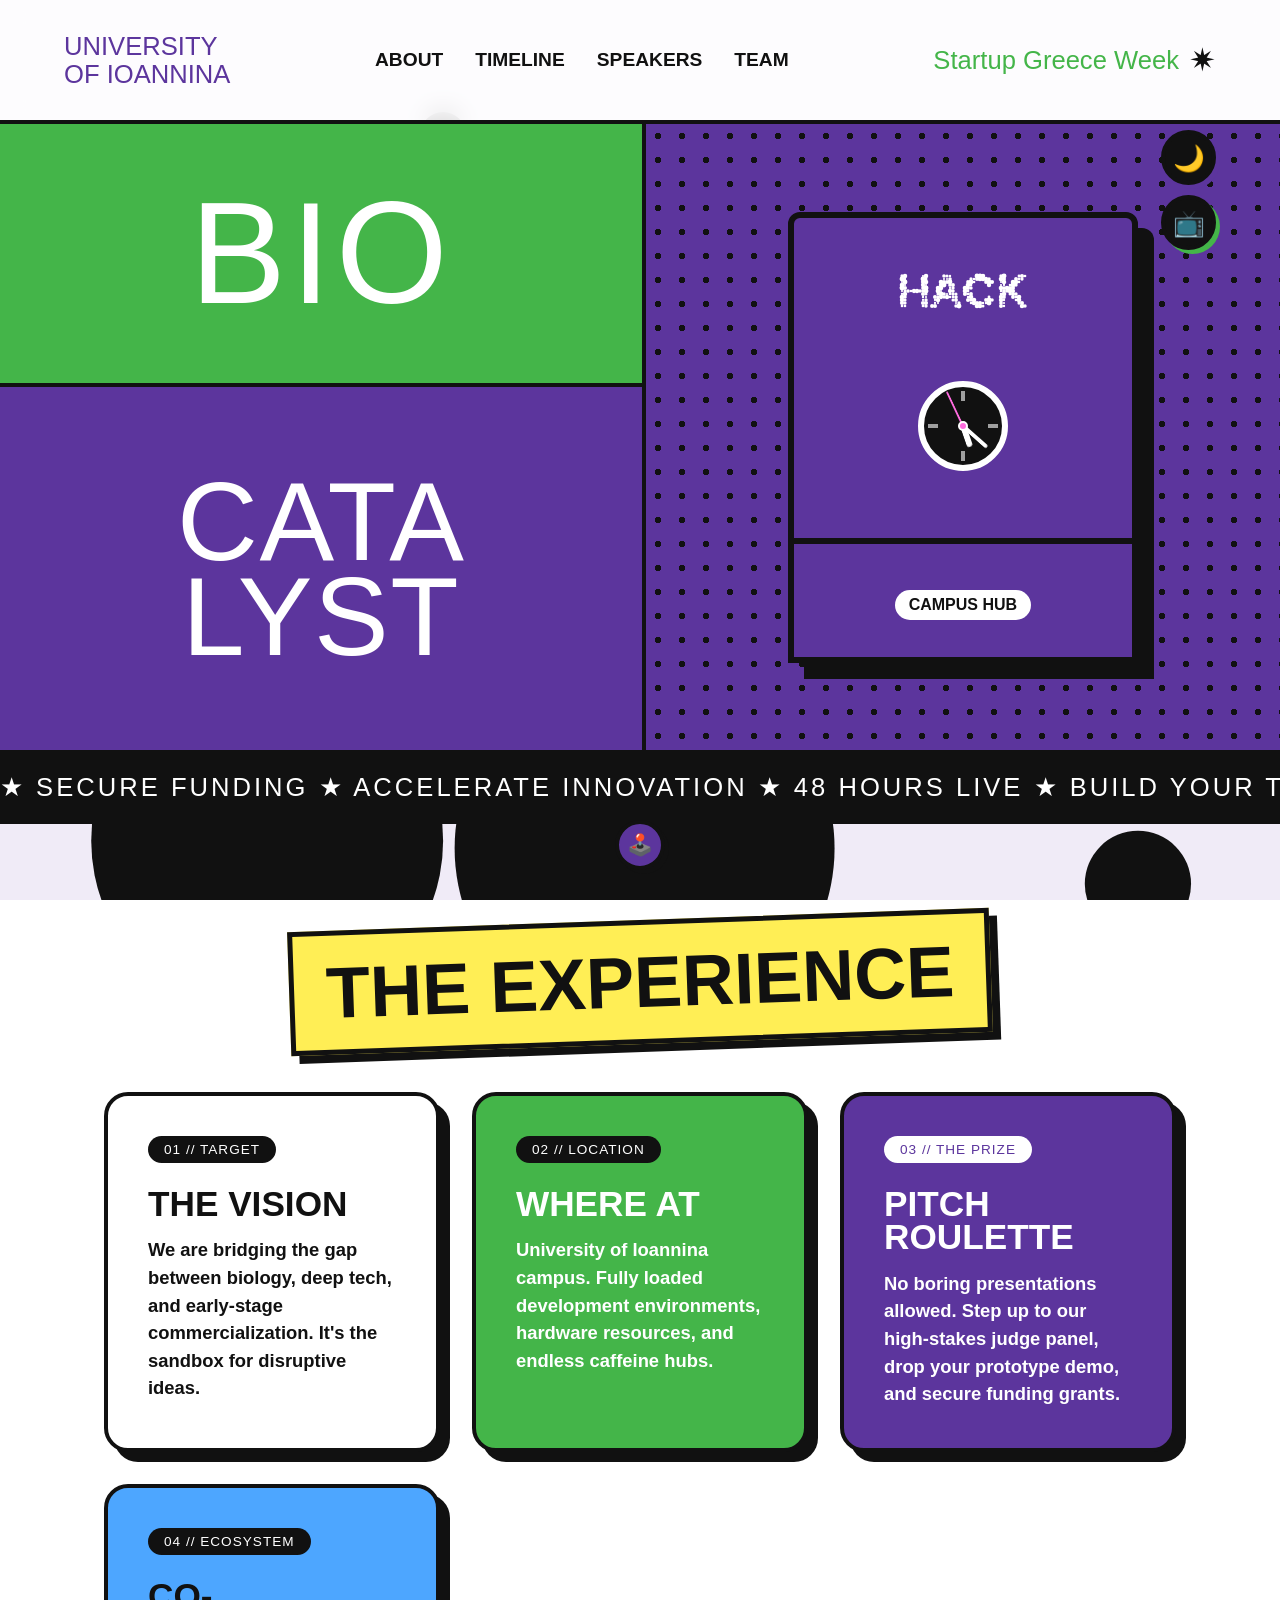
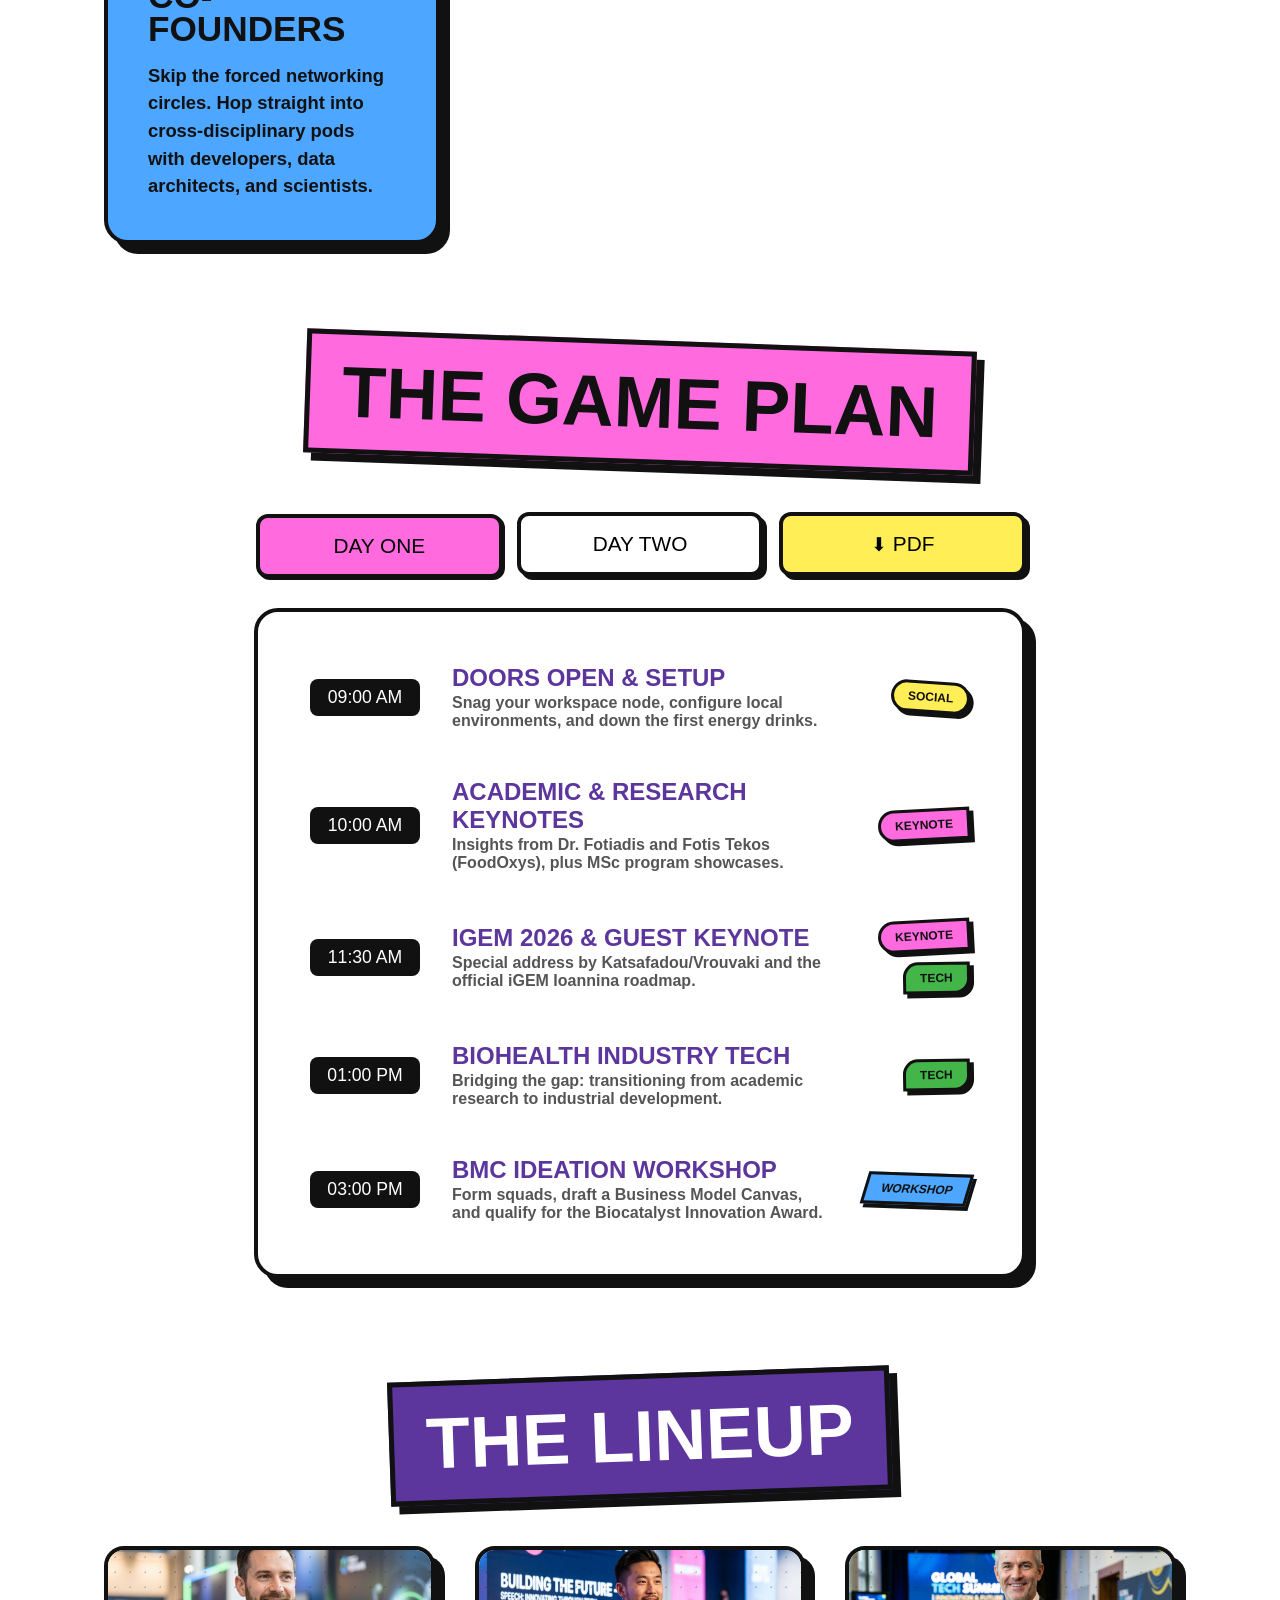
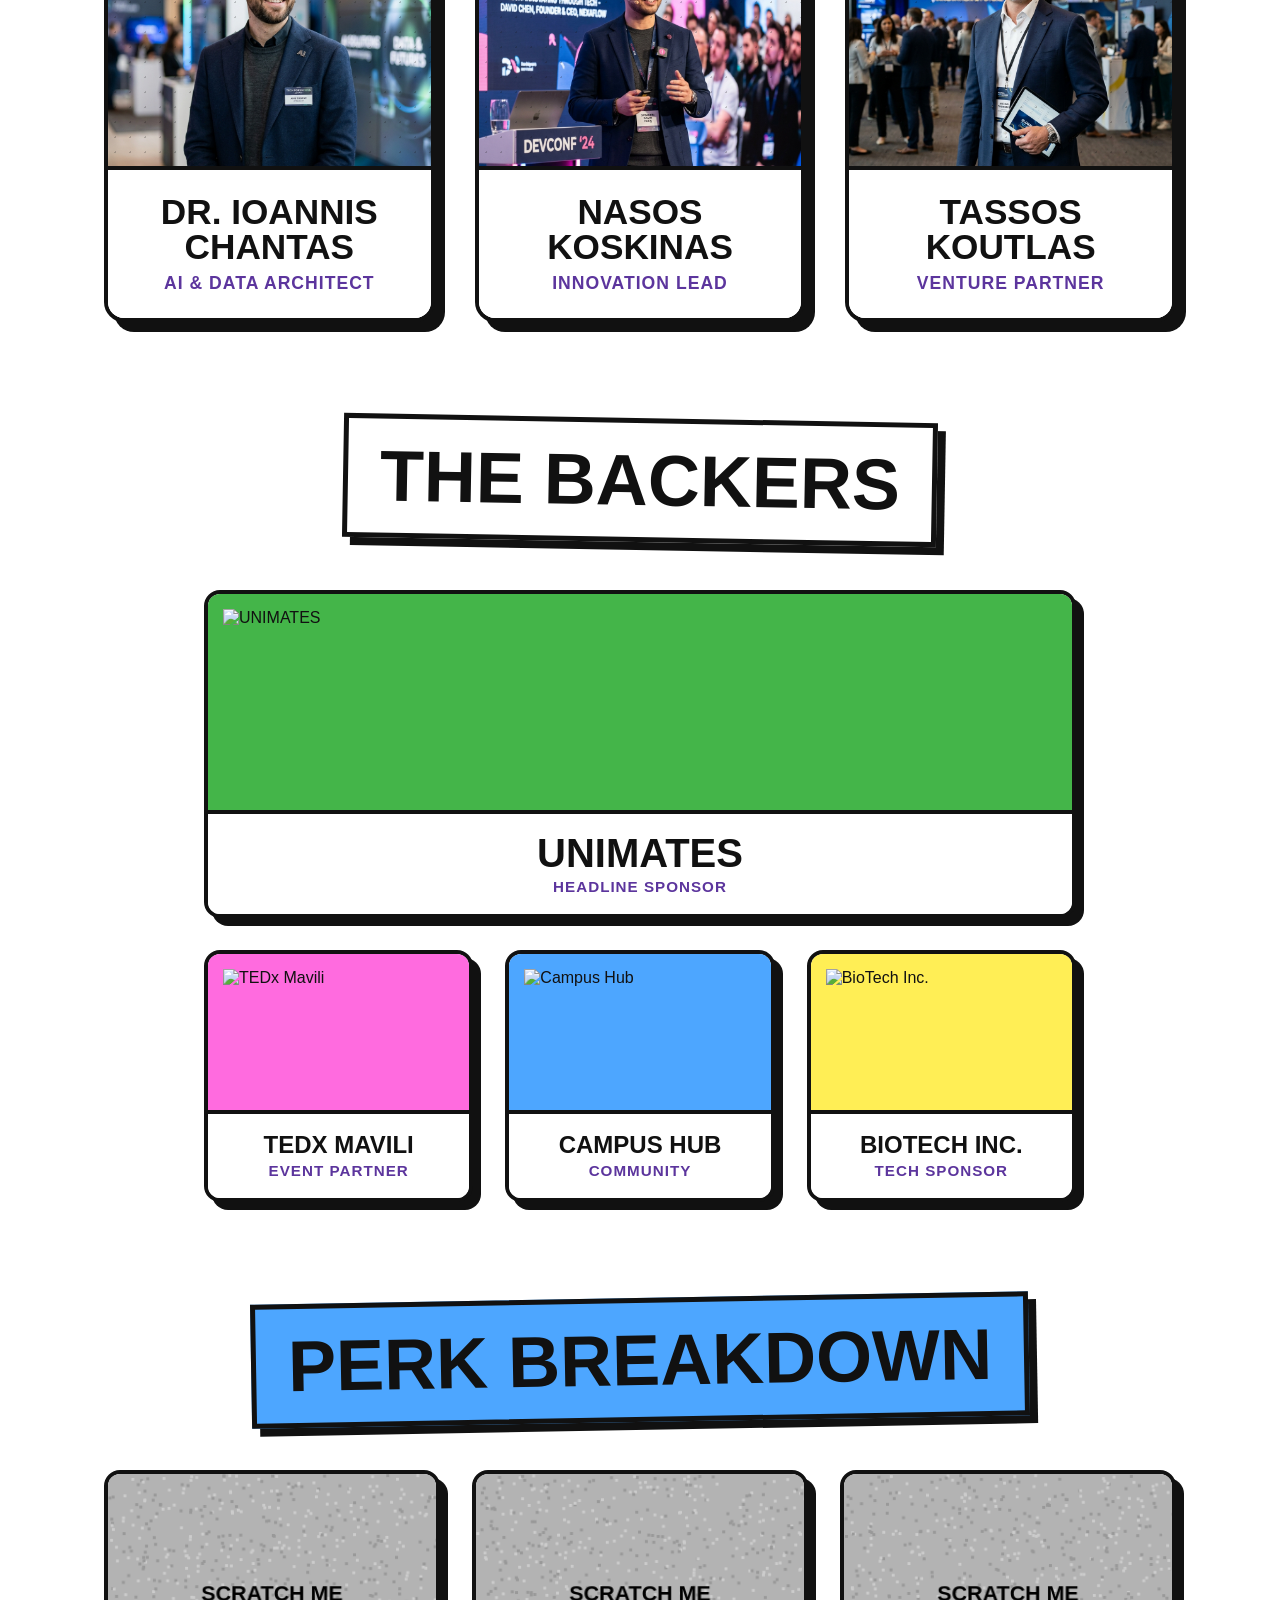
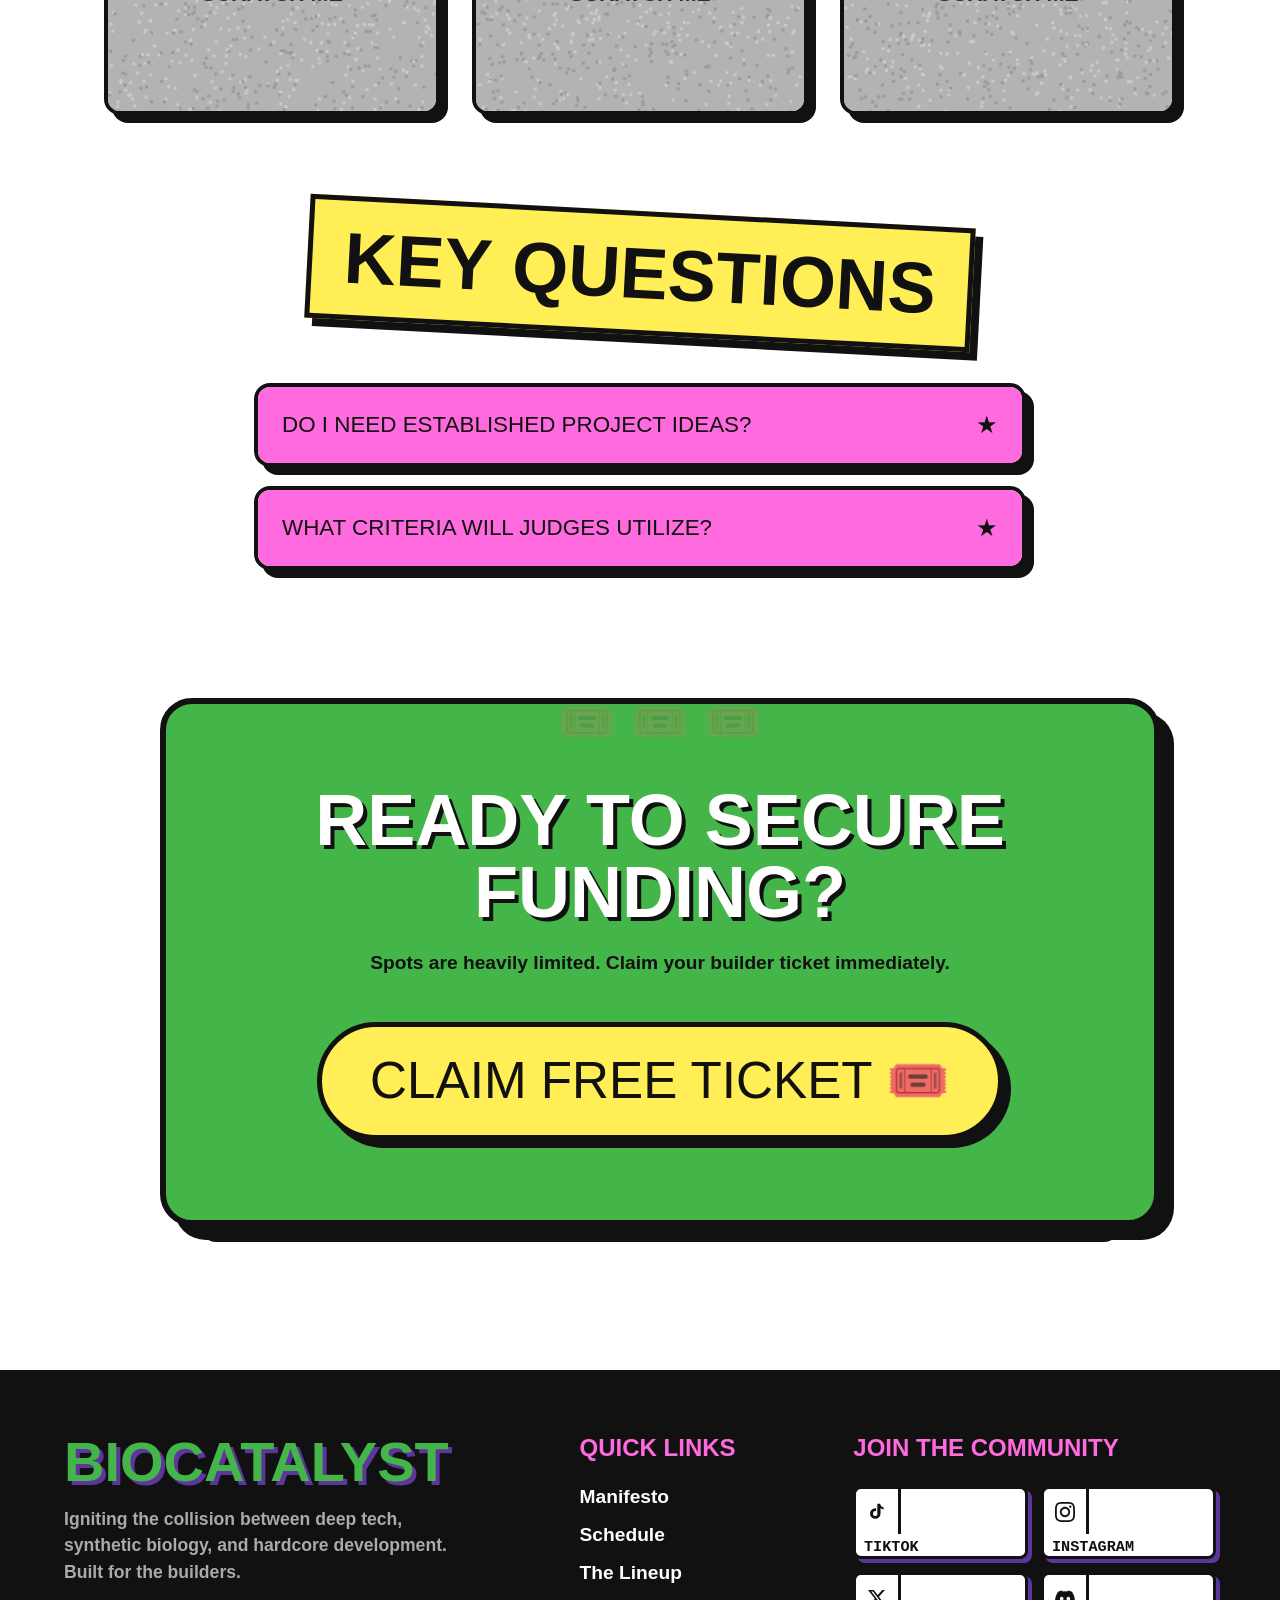
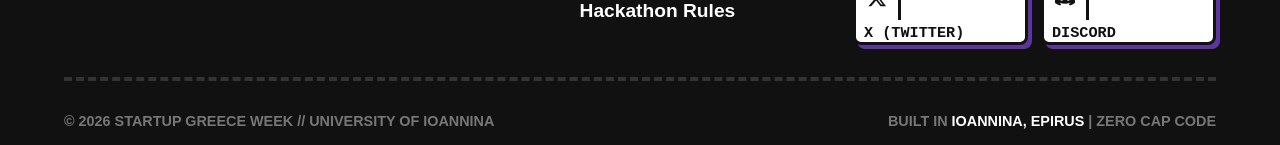
==== index.html @ 29395a61 "Add files via upload" ====
<!DOCTYPE html>
<html lang="en">
<head>
    <meta charset="UTF-8">
    <meta name="viewport" content="width=device-width, initial-scale=1.0">
    <title>BIOCATALYST 2026 | Deep-Tech & Biotech Hackathon — University of Ioannina | Startup Greece Week</title>

    <!-- Primary Meta Tags -->
    <meta name="title" content="BIOCATALYST 2026 | Deep-Tech & Biotech Hackathon — University of Ioannina">
    <meta name="description" content="BIOCATALYST is the premier 48-hour deep-tech and biotech hackathon at the University of Ioannina, Greece. Build prototypes, pitch to investors, and compete for funding grants during Startup Greece Week 2026.">
    <meta name="keywords" content="biocatalyst, hackathon, biotech hackathon, deep tech, university of ioannina, startup greece week, igem, biohealth, innovation, pitch competition, BMC workshop, Greece hackathon 2026, synthetic biology, bioinformatics, startup, entrepreneurship, ioannina, greek universities, tech event">
    <meta name="author" content="Biocatalyst Organizing Committee — University of Ioannina">
    <meta name="robots" content="index, follow, max-image-preview:large, max-snippet:-1, max-video-preview:-1">
    <meta name="googlebot" content="index, follow">
    <meta name="language" content="English">
    <meta name="revisit-after" content="3 days">
    <meta name="rating" content="General">
    <meta name="category" content="Education, Technology, Hackathon, Biotech">
    <link rel="canonical" href="https://biocatalyst.uoi.gr/">

    <!-- Open Graph / Facebook -->
    <meta property="og:type" content="website">
    <meta property="og:url" content="https://biocatalyst.uoi.gr/">
    <meta property="og:title" content="BIOCATALYST 2026 | Deep-Tech & Biotech Hackathon — University of Ioannina">
    <meta property="og:description" content="48 hours. One mission. Build disruptive biotech prototypes, pitch to investors, and secure funding grants at Greece's boldest hackathon during Startup Greece Week.">
    <meta property="og:image" content="https://biocatalyst.uoi.gr/assets/og-cover.png">
    <meta property="og:image:width" content="1200">
    <meta property="og:image:height" content="630">
    <meta property="og:image:alt" content="BIOCATALYST 2026 Hackathon — Bold brutalist design with BIO CATALYST text and event details">
    <meta property="og:site_name" content="BIOCATALYST 2026">
    <meta property="og:locale" content="en_US">
    <meta property="og:locale:alternate" content="el_GR">

    <!-- Twitter Card -->
    <meta name="twitter:card" content="summary_large_image">
    <meta name="twitter:url" content="https://biocatalyst.uoi.gr/">
    <meta name="twitter:title" content="BIOCATALYST 2026 | Deep-Tech & Biotech Hackathon">
    <meta name="twitter:description" content="48 hours of biotech innovation at the University of Ioannina. Build prototypes, compete for funding, and network with deep-tech founders during Startup Greece Week.">
    <meta name="twitter:image" content="https://biocatalyst.uoi.gr/assets/og-cover.png">
    <meta name="twitter:image:alt" content="BIOCATALYST 2026 Hackathon promotional banner">
    <meta name="twitter:site" content="@biocatalyst_uoi">
    <meta name="twitter:creator" content="@biocatalyst_uoi">

    <!-- Geographic & Location Meta -->
    <meta name="geo.region" content="GR-04">
    <meta name="geo.placename" content="Ioannina, Greece">
    <meta name="geo.position" content="39.6186;20.8506">
    <meta name="ICBM" content="39.6186, 20.8506">

    <!-- Theme & App Meta -->
    <meta name="theme-color" content="#5c359d">
    <meta name="msapplication-TileColor" content="#5c359d">
    <meta name="msapplication-navbutton-color" content="#5c359d">
    <meta name="apple-mobile-web-app-status-bar-style" content="black-translucent">
    <meta name="apple-mobile-web-app-capable" content="yes">
    <meta name="apple-mobile-web-app-title" content="BIOCATALYST">
    <meta name="application-name" content="BIOCATALYST 2026">
    <meta name="mobile-web-app-capable" content="yes">
    <meta name="format-detection" content="telephone=no">

    <!-- Structured Data: Event (JSON-LD) -->
    <script type="application/ld+json">
    {
        "@context": "https://schema.org",
        "@type": "Event",
        "name": "BIOCATALYST 2026 — Deep-Tech & Biotech Hackathon",
        "description": "BIOCATALYST is a 48-hour deep-tech and biotech hackathon at the University of Ioannina during Startup Greece Week 2026. Participants build prototypes, pitch to investors, and compete for innovation grants.",
        "startDate": "2026-07-12T09:00:00+03:00",
        "endDate": "2026-07-13T18:00:00+03:00",
        "eventStatus": "https://schema.org/EventScheduled",
        "eventAttendanceMode": "https://schema.org/OfflineEventAttendanceMode",
        "location": {
            "@type": "Place",
            "name": "University of Ioannina — Campus Hub",
            "address": {
                "@type": "PostalAddress",
                "streetAddress": "University Campus",
                "addressLocality": "Ioannina",
                "addressRegion": "Epirus",
                "postalCode": "45110",
                "addressCountry": "GR"
            },
            "geo": {
                "@type": "GeoCoordinates",
                "latitude": 39.6186,
                "longitude": 20.8506
            }
        },
        "image": "https://biocatalyst.uoi.gr/assets/og-cover.png",
        "organizer": {
            "@type": "Organization",
            "name": "Biocatalyst Organizing Committee",
            "url": "https://biocatalyst.uoi.gr"
        },
        "performer": [
            { "@type": "Person", "name": "Dr. Fotiadis" },
            { "@type": "Person", "name": "Fotis Tekos" }
        ],
        "offers": {
            "@type": "Offer",
            "url": "https://biocatalyst.uoi.gr/#register",
            "price": "0",
            "priceCurrency": "EUR",
            "availability": "https://schema.org/InStock",
            "validFrom": "2026-05-01T00:00:00+03:00"
        },
        "isAccessibleForFree": true,
        "inLanguage": ["en", "el"],
        "keywords": ["hackathon", "biotech", "deep tech", "startup", "iGEM", "University of Ioannina", "Startup Greece Week"]
    }
    </script>

    <!-- Structured Data: Organization (JSON-LD) -->
    <script type="application/ld+json">
    {
        "@context": "https://schema.org",
        "@type": "Organization",
        "name": "BIOCATALYST",
        "url": "https://biocatalyst.uoi.gr",
        "logo": "https://biocatalyst.uoi.gr/assets/logo.png",
        "sameAs": [
            "https://www.instagram.com/biocatalyst_uoi",
            "https://www.tiktok.com/@biocatalyst_uoi",
            "https://discord.gg/biocatalyst",
            "https://x.com/biocatalyst_uoi"
        ],
        "contactPoint": {
            "@type": "ContactPoint",
            "contactType": "Customer Support",
            "email": "biocatalyst@uoi.gr",
            "availableLanguage": ["English", "Greek"]
        }
    }
    </script>

    <!-- Structured Data: BreadcrumbList (JSON-LD) -->
    <script type="application/ld+json">
    {
        "@context": "https://schema.org",
        "@type": "BreadcrumbList",
        "itemListElement": [
            {
                "@type": "ListItem",
                "position": 1,
                "name": "Home",
                "item": "https://biocatalyst.uoi.gr/"
            },
            {
                "@type": "ListItem",
                "position": 2,
                "name": "Schedule",
                "item": "https://biocatalyst.uoi.gr/#schedule"
            },
            {
                "@type": "ListItem",
                "position": 3,
                "name": "Register",
                "item": "https://biocatalyst.uoi.gr/#register"
            }
        ]
    }
    </script>

    <!-- Structured Data: FAQ (JSON-LD) -->
    <script type="application/ld+json">
    {
        "@context": "https://schema.org",
        "@type": "FAQPage",
        "mainEntity": [
            {
                "@type": "Question",
                "name": "What is BIOCATALYST?",
                "acceptedAnswer": {
                    "@type": "Answer",
                    "text": "BIOCATALYST is a 48-hour deep-tech and biotech hackathon hosted at the University of Ioannina during Startup Greece Week. It bridges biology, technology, and early-stage commercialization."
                }
            },
            {
                "@type": "Question",
                "name": "Is BIOCATALYST free to attend?",
                "acceptedAnswer": {
                    "@type": "Answer",
                    "text": "Yes, BIOCATALYST is completely free. Registration is open to all students, researchers, developers, and entrepreneurs."
                }
            },
            {
                "@type": "Question",
                "name": "Where is BIOCATALYST held?",
                "acceptedAnswer": {
                    "@type": "Answer",
                    "text": "BIOCATALYST takes place at the University of Ioannina Campus Hub in Ioannina, Greece."
                }
            },
            {
                "@type": "Question",
                "name": "What can participants win?",
                "acceptedAnswer": {
                    "@type": "Answer",
                    "text": "Participants compete for the Biocatalyst Innovation Award and funding grants by pitching their prototypes to a panel of judges and investors."
                }
            }
        ]
    }
    </script>

    <script src="https://cdnjs.cloudflare.com/ajax/libs/jspdf/2.5.1/jspdf.umd.min.js" defer></script>
    <style>
        /* --- CSS Reset & Brutalist Design System --- */
        :root {
            --purple: #5c359d;
            --green: #44b549;
            --white: #ffffff;
            --black: #111111;
            --bg-color: #f0ebf7;
            --pink: #ff6bdf;
            --blue: #4da6ff;
            --yellow: #ffee55;
        }

        * {
            margin: 0;
            padding: 0;
            box-sizing: border-box;
            font-family: 'Arial Black', Impact, sans-serif;
            cursor: none !important; 
        }

        body {
            color: var(--black);
            overflow-x: hidden;
            position: relative;
        }

        /* --- THE DYNAMIC KIRBY KRACKLE CANVAS --- */
        #bgCanvas {
            position: fixed;
            top: 0;
            left: 0;
            width: 100vw;
            height: 100vh;
            z-index: -1;
            pointer-events: none; 
        }

        /* --- Custom Cursor Fix --- */
        #cursorDot {
            position: fixed;
            width: 24px;
            height: 24px;
            background-color: var(--pink);
            border: 3px solid var(--black);
            border-radius: 50%;
            pointer-events: none;
            z-index: 10000;
            transform: translate(-50%, -50%);
            left: -50px;
            top: -50px;
            display: block;
            box-shadow: 2px 2px 0px var(--black);
            transition: width 0.15s, height 0.15s, background-color 0.15s;
        }

        .cursor-hover {
            width: 45px !important;
            height: 45px !important;
            background-color: var(--yellow) !important;
            border: 4px dashed var(--black) !important;
            animation: cursorSpin 3s linear infinite;
        }

        /* --- Animations --- */
        @keyframes cursorSpin {
            from { transform: translate(-50%, -50%) rotate(0deg); }
            to { transform: translate(-50%, -50%) rotate(360deg); }
        }
        @keyframes float {
            0%, 100% { transform: translateY(0px) rotate(-3deg); }
            50% { transform: translateY(-15px) rotate(3deg); }
        }
        @keyframes marquee {
            0% { transform: translateX(0%); }
            100% { transform: translateX(-50%); }
        }
        @keyframes wiggle {
            0%, 100% { transform: rotate(0deg); }
            25% { transform: rotate(-4deg) scale(1.03); }
            50% { transform: rotate(4deg) scale(1.03); }
            75% { transform: rotate(-4deg) scale(1.03); }
        }
        @keyframes spin {
            from { transform: rotate(0deg); }
            to { transform: rotate(360deg); }
        }

        /* --- LOADER --- */
        #brutal-loader {
            position: fixed;
            top: 0;
            left: 0;
            width: 100vw;
            height: 100vh;
            background-color: var(--black);
            z-index: 999999;
            display: flex;
            flex-direction: column;
            align-items: center;
            justify-content: center;
            color: var(--green);
            font-family: 'Courier New', Courier, monospace;
            transition: transform 0.6s cubic-bezier(0.77, 0, 0.175, 1);
        }

        .loader-box {
            border: 4px solid var(--green);
            padding: 2rem;
            background: rgba(0, 255, 0, 0.05);
            box-shadow: 8px 8px 0px var(--purple);
            max-width: 80%;
            width: 400px;
        }

        .loader-text {
            font-size: 1.5rem;
            margin-bottom: 1rem;
            text-transform: uppercase;
            font-weight: bold;
            letter-spacing: 2px;
        }

        .loader-bar {
            width: 100%;
            height: 30px;
            border: 3px solid var(--green);
            position: relative;
            overflow: hidden;
            margin-bottom: 1rem;
        }

        .loader-fill {
            position: absolute;
            top: 0;
            left: 0;
            height: 100%;
            background-color: var(--green);
            width: 0%;
            transition: width 0.15s ease-out;
        }

        .loader-log {
            font-size: 1rem;
            color: var(--pink);
            min-height: 1.2rem;
            font-weight: bold;
        }

        /* --- Header & Nav --- */
        header {
            padding: 2rem 5%;
            display: flex;
            justify-content: space-between;
            align-items: center;
            border-bottom: 4px solid var(--black);
            background-color: rgba(255, 255, 255, 0.85);
            backdrop-filter: blur(12px);
            -webkit-backdrop-filter: blur(12px);
            position: sticky;
            top: 0;
            z-index: 100;
        }
        
        .header-nav { display: flex; gap: 2rem; align-items: center; flex-wrap: wrap; justify-content: center; }
        .nav-link { 
            font-size: 1.2rem; color: var(--black); text-decoration: none; 
            text-transform: uppercase; font-weight: bold; position: relative;
            transition: color 0.1s; display: inline-block; cursor: pointer;
        }
        .nav-link::before, .nav-link::after {
            position: absolute; opacity: 0; font-weight: 900;
            color: var(--pink); transition: all 0.15s cubic-bezier(0.175, 0.885, 0.32, 1.275);
        }
        .nav-link::before { content: '>'; left: -10px; }
        .nav-link::after { content: '<'; right: -10px; }
        .nav-link:hover { color: var(--purple); }
        .nav-link:hover::before { opacity: 1; left: -25px; }
        .nav-link:hover::after { opacity: 1; right: -25px; }

        .uni-text { font-size: 1.6rem; line-height: 1.1; color: var(--purple); text-transform: uppercase; display: inline-block; cursor: pointer; position: relative; }
        .startup-text { font-size: 1.6rem; color: var(--green); text-align: right; line-height: 1.1; display: flex; align-items: center; gap: 10px; cursor: pointer; position: relative; }
        .star-spin { display: inline-block; font-size: 2rem; color: var(--black); animation: spin 4s linear infinite; }
        
        /* Glitch Animation */
        .glitch-hover:hover {
            animation: textGlitch 0.25s cubic-bezier(.25, .46, .45, .94) both infinite;
            color: var(--pink);
        }
        @keyframes textGlitch {
            0% { transform: translate(0) skew(0deg); text-shadow: none; }
            20% { transform: translate(-3px, 3px) skew(10deg); text-shadow: -3px 0 var(--blue), 3px 0 var(--green); }
            40% { transform: translate(-3px, -3px) skew(-10deg); text-shadow: 3px 0 var(--blue), -3px 0 var(--green); }
            60% { transform: translate(3px, 3px) skew(5deg); text-shadow: -3px 0 var(--black), 3px 0 var(--pink); }
            80% { transform: translate(3px, -3px) skew(-5deg); text-shadow: 3px 0 var(--pink), -3px 0 var(--black); }
            100% { transform: translate(0) skew(0deg); text-shadow: none; }
        }

        /* --- Bio-Hazard Toggle Switch --- */
        .hazard-toggle {
            position: fixed;
            top: 130px;
            right: 5%;
            z-index: 99;
            background: var(--black);
            color: var(--yellow);
            border: 4px solid var(--black);
            width: 55px;
            height: 55px;
            border-radius: 50%;
            font-size: 1.6rem;
            display: flex;
            align-items: center;
            justify-content: center;
            box-shadow: 4px 4px 0px var(--purple);
            transition: background 0.2s, color 0.2s;
        }
        @keyframes liquidMorph {
            0% { border-radius: 40% 60% 70% 30% / 40% 50% 60% 50%; }
            34% { border-radius: 70% 30% 50% 50% / 30% 30% 70% 70%; }
            67% { border-radius: 100% 60% 60% 100% / 100% 100% 60% 60%; }
            100% { border-radius: 40% 60% 70% 30% / 40% 50% 60% 50%; }
        }
        @media (hover: hover) {
            .hazard-toggle:hover {
                animation: liquidMorph 1.5s linear infinite;
                background: var(--yellow);
                color: var(--black);
                box-shadow: 2px 2px 0px var(--black);
            }
        }

        /* =========================================
           BIO-HAZARD DARK MODE
           ========================================= */
        body.biohazard {
            --purple: #bb86fc;
            --green: #4ade80;
            --white: #1e1e1e;
            --black: #050505;
            --bg-color: #121212;
            --pink: #f48fb1;
            --blue: #82b1ff;
            --yellow: #fff59d;
            color: #e0e0e0;
        }

        body.biohazard header {
            background-color: rgba(18, 18, 18, 0.85);
            border-bottom-color: var(--black);
        }
        
        body.biohazard .star-spin { color: #e0e0e0; }

        body.biohazard .bento-box:not(.accent-green):not(.accent-purple):not(.accent-blue),
        body.biohazard .speaker-card,
        body.biohazard .speaker-info,
        body.biohazard .sponsor-box:not(.tier-1),
        body.biohazard .perk-card,
        body.biohazard .timeline-pane,
        body.biohazard .faq-content,
        body.biohazard .tab-btn {
            color: #e0e0e0;
        }

        body.biohazard .tab-btn.active { color: #121212; }
        body.biohazard .marquee-container { color: #e0e0e0; }
        body.biohazard .pill-badge { color: #e0e0e0; }
        body.biohazard .time-badge { color: #e0e0e0; }
        
        body.biohazard .event-info p,
        body.biohazard .perk-card p,
        body.biohazard .footer-brand p {
            color: #a1a1aa;
        }

        body.biohazard summary { color: #121212; }
        body.biohazard details[open] summary { color: #1e1e1e; }
        
        body.biohazard .main-footer { color: #e0e0e0; }
        body.biohazard .footer-links-col a { color: #e0e0e0; }
        body.biohazard .footer-bottom span { color: #e0e0e0; }
        
        body.biohazard .social-icon { 
            background-color: #1e1e1e; 
            color: #e0e0e0; 
        }

        body.biohazard .timeline-row { border-bottom-color: #333; }
        body.biohazard .footer-grid { border-bottom-color: #333; }
        
        body.biohazard .speaker-img::after { 
            background-image: radial-gradient(#e0e0e0 1px, transparent 1px); 
        }
        body.biohazard .hero-right { 
            background-image: radial-gradient(#333 3px, transparent 3px); 
        }

        /* --- Hero Grid --- */
        .hero { display: flex; flex-wrap: wrap; min-height: 70vh; border-bottom: 4px solid var(--black); position: relative; }
        
        .sticker {
            position: absolute; background: var(--white); border: 4px solid var(--black); padding: 12px 24px; border-radius: 50px; font-size: 1.4rem; box-shadow: 6px 6px 0px var(--black); z-index: 20; animation: float 5s ease-in-out infinite; user-select: none; will-change: transform;
        }
        .sticker-1 { top: 12%; left: 38%; background: var(--pink); animation-delay: 0s; }
        .sticker-2 { bottom: 18%; right: 42%; background: var(--yellow); animation-delay: 1.5s; }
        
        .hero-left { flex: 1.2; min-width: 320px; display: flex; flex-direction: column; }
        .block-green { background-color: var(--green); color: var(--white); flex: 1; display: flex; align-items: center; justify-content: center; font-size: clamp(4.5rem, 12vw, 9rem); letter-spacing: 0.3rem; border-right: 4px solid var(--black); border-bottom: 4px solid var(--black); transition: text-shadow 0.2s; }
        .block-purple { background-color: var(--purple); color: var(--white); flex: 1.4; display: flex; align-items: center; justify-content: center; font-size: clamp(3.5rem, 9vw, 7rem); line-height: 0.85; text-align: center; letter-spacing: 0.1rem; border-right: 4px solid var(--black); transition: text-shadow 0.2s; }
        .jelly-text { display: inline-block; transform-style: preserve-3d; will-change: transform; transform-origin: center; }
        
        @media (hover: hover) {
            .block-green:hover, .block-purple:hover { text-shadow: 8px 8px 0px var(--black); }
        }

        .hero-right {
            flex: 1; min-width: 320px; background-color: var(--purple); display: flex; align-items: center; justify-content: center; padding: 3rem;
            background-image: radial-gradient(var(--black) 3px, transparent 3px); background-size: 24px 24px; 
        }
        .tower-graphic {
            width: 65%; height: 85%; min-height: 300px; background-color: var(--purple); border: 6px solid var(--black); box-shadow: 16px 16px 0px var(--black); border-radius: 12px 12px 0 0; display: flex; flex-direction: column; align-items: center; justify-content: space-evenly; color: var(--white); text-align: center; background-image: none; 
        }
        .clock-face { 
            width: 90px; height: 90px; border: 6px solid var(--white); border-radius: 50%; position: relative; background: var(--black); 
            transition: transform 0.15s ease-out, box-shadow 0.15s ease-out; transform-style: preserve-3d;
            box-shadow: 0px 0px 0px rgba(0,0,0,0);
        }
        .clock-face:hover {
            transform: scale(1.15) rotate(5deg);
            box-shadow: 6px 6px 0px var(--black);
            cursor: grab;
        }
        .clock-hand { position: absolute; bottom: 50%; left: 50%; background-color: var(--white); transform-origin: bottom center; transform: translateX(-50%); border-radius: 4px; z-index: 2; will-change: transform; }
        .hour-hand { width: 6px; height: 22px; }
        .minute-hand { width: 4px; height: 32px; }
        .second-hand { width: 2px; height: 38px; background-color: var(--pink); z-index: 3; }
        .clock-pivot {
            position: absolute; top: 50%; left: 50%; width: 10px; height: 10px; background: var(--pink); border: 2px solid var(--white);
            border-radius: 50%; transform: translate(-50%, -50%); z-index: 4;
        }
        .clock-marker {
            position: absolute; background: var(--white); opacity: 0.6;
        }
        .mark-12 { top: 4px; left: 50%; width: 4px; height: 10px; transform: translateX(-50%); }
        .mark-6 { bottom: 4px; left: 50%; width: 4px; height: 10px; transform: translateX(-50%); }
        .mark-3 { right: 4px; top: 50%; width: 10px; height: 4px; transform: translateY(-50%); }
        .mark-9 { left: 4px; top: 50%; width: 10px; height: 4px; transform: translateY(-50%); }

        /* --- Continuous Ticker --- */
        .marquee-container { background-color: var(--black); color: var(--white); padding: 18px 0; overflow: hidden; white-space: nowrap; border-bottom: 4px solid var(--black); border-top: 4px solid var(--black); margin-top: -4px;}
        .marquee-content { display: inline-block; font-size: 1.6rem; text-transform: uppercase; letter-spacing: 3px; animation: marquee 20s linear infinite; will-change: transform; }
        .marquee-fast { animation: marquee 4s linear infinite !important; color: var(--yellow); }

        /* --- Section Titles --- */
        .section-header-wrapper { text-align: center; margin: 6rem 0 3rem 0; padding: 0 1rem; }
        .section-header { 
            display: inline-block; font-size: clamp(2rem, 6vw, 4.5rem); text-transform: uppercase; padding: 1rem 2rem; color: var(--black); background-color: var(--yellow); border: 5px solid var(--black); box-shadow: 8px 8px 0px var(--black); transform: rotate(-2deg);
        }

        /* --- Bento Info Grid --- */
        .bento-section { padding: 0 5%; max-width: 1200px; margin: 0 auto; }
        .bento-grid { display: grid; grid-template-columns: repeat(auto-fit, minmax(280px, 1fr)); gap: 2rem; }
        .bento-box {
            border: 4px solid var(--black); padding: 2.5rem; border-radius: 24px; background-color: var(--white); box-shadow: 10px 10px 0px var(--black); display: flex; flex-direction: column; transform-style: preserve-3d; will-change: transform, box-shadow;
        }
        .bento-box.accent-green { background-color: var(--green); color: var(--white); }
        .bento-box.accent-purple { background-color: var(--purple); color: var(--white); }
        .bento-box.accent-blue { background-color: var(--blue); }

        .pill-badge { align-self: flex-start; background-color: var(--black); color: var(--white); padding: 6px 16px; border-radius: 50px; font-size: 0.85rem; margin-bottom: 1.5rem; text-transform: uppercase; letter-spacing: 1px; }
        .bento-box.accent-purple .pill-badge { background-color: var(--white); color: var(--purple); }
        .bento-title { font-size: 2.2rem; margin-bottom: 1rem; text-transform: uppercase; line-height: 0.95; }
        .bento-text { font-family: 'Arial', sans-serif; font-weight: bold; font-size: 1.15rem; line-height: 1.5; }

        /* --- Speakers Section --- */
        .speaker-section { padding: 0 5%; max-width: 1200px; margin: 0 auto; }
        .speaker-grid { display: grid; grid-template-columns: repeat(auto-fit, minmax(300px, 1fr)); gap: 2.5rem; }
        .speaker-card { background: var(--white); border: 4px solid var(--black); border-radius: 20px; overflow: hidden; box-shadow: 10px 10px 0px var(--black); transition: transform 0.2s ease, box-shadow 0.2s ease; display: flex; flex-direction: column; }
        @media (hover: hover) { .speaker-card:hover { transform: translate(-4px, -4px) rotate(-1deg); box-shadow: 14px 14px 0px var(--black); } }
        .speaker-img { height: 220px; border-bottom: 4px solid var(--black); display: flex; align-items: center; justify-content: center; font-size: 6rem; position: relative; }
        .speaker-img::after { content: ''; position: absolute; top: 0; left: 0; width: 100%; height: 100%; background-image: radial-gradient(var(--black) 1px, transparent 1px); background-size: 15px 15px; opacity: 0.2; pointer-events: none; }
        .speaker-info { padding: 1.5rem; text-align: center; background: var(--white); }
        .speaker-name { font-size: 2.2rem; text-transform: uppercase; margin-bottom: 0.5rem; line-height: 1; }
        .speaker-role { font-family: 'Arial', sans-serif; font-weight: bold; color: var(--purple); font-size: 1.1rem; text-transform: uppercase; letter-spacing: 1px; }

        /* --- Schedule Switcher --- */
        .schedule-section { max-width: 900px; margin: 0 auto; padding: 0 5%; }
        .tabs { display: flex; gap: 1rem; margin-bottom: 2rem; justify-content: center; flex-wrap: wrap; }
        .tab-btn { background: var(--white); border: 4px solid var(--black); padding: 1rem 2rem; font-size: 1.3rem; text-transform: uppercase; border-radius: 12px; box-shadow: 4px 4px 0px var(--black); transition: all 0.15s; flex: 1; min-width: 140px; }
        .tab-btn.active { background: var(--pink); transform: translate(2px, 2px); box-shadow: 2px 2px 0px var(--black); }
        .timeline-pane { display: none; background: var(--white); border: 4px solid var(--black); padding: 2.5rem; border-radius: 24px; box-shadow: 10px 10px 0px var(--black); }
        .timeline-pane.active { display: block; }
        .timeline-row { display: flex; gap: 2rem; margin-bottom: 1.5rem; align-items: center; border-bottom: 3px dashed #ddd; padding-bottom: 1.5rem; transition: transform 0.2s, background-color 0.2s; border-radius: 8px; padding: 10px; border: 2px solid transparent; }
        @media (hover: hover) { .timeline-row:hover { transform: translateX(5px); background-color: rgba(0,0,0,0.03); border-bottom: 3px dashed transparent; box-shadow: 4px 4px 0px var(--black); border: 2px solid var(--black); } }
        body.cyber-red .timeline-row:hover { background-color: rgba(255,255,255,0.05); }
        .timeline-row:last-child { margin-bottom: 0; }
        .time-badge { background: var(--black); color: var(--white); padding: 0.5rem 1rem; font-size: 1.1rem; border-radius: 8px; min-width: 110px; text-align: center; }
        .event-info h4 { font-size: 1.5rem; text-transform: uppercase; color: var(--purple); }
        .event-info p { font-family: 'Arial', sans-serif; font-weight: bold; color: #555; margin-top: 2px; }

        /* --- Schedule Filter Bar --- */
        .schedule-filter-bar {
            background: var(--white);
            border: 4px solid var(--black);
            padding: 1.5rem;
            border-radius: 20px;
            box-shadow: 10px 10px 0px var(--black);
            margin-bottom: 2rem;
            display: flex;
            justify-content: center;
        }

        .filter-tags {
            display: flex;
            flex-wrap: wrap;
            gap: 0.8rem;
            justify-content: center;
        }

        .filter-tag-btn {
            background: var(--white);
            border: 3px solid var(--black);
            padding: 0.6rem 1.2rem;
            font-size: 0.9rem;
            font-family: 'Arial Black', Impact, sans-serif;
            text-transform: uppercase;
            border-radius: 8px;
            box-shadow: 4px 4px 0px var(--black);
            transition: all 0.15s;
        }

        .filter-tag-btn.active {
            background: var(--yellow);
            color: var(--black);
            transform: translate(2px, 2px);
            box-shadow: 2px 2px 0px var(--black);
        }
        
        /* Event Stickers */
        .event-tags {
            display: flex;
            gap: 10px;
            margin-left: auto;
            align-items: center;
            flex-wrap: wrap;
            justify-content: flex-end;
        }
        
        .sticker-tag {
            display: inline-block;
            padding: 6px 14px;
            font-size: 0.75rem;
            font-weight: 900;
            font-family: 'Arial Black', Impact, sans-serif;
            text-transform: uppercase;
            color: var(--black);
            position: relative;
            --sticker-bg: var(--white);
            background-color: var(--sticker-bg);
            border: 3px solid var(--black);
            box-shadow: 4px 4px 0px var(--black);
            transition: transform 0.2s, box-shadow 0.2s, border-radius 0.2s;
        }

        /* Unique Quirky Shapes */
        .sticker-tag.tag-keynote {
            --sticker-bg: var(--pink);
            /* Price tag shape (rounded left, flat right) */
            border-radius: 25px 0 0 25px;
            transform: rotate(-3deg);
        }

        .sticker-tag.tag-workshop {
            --sticker-bg: var(--blue);
            /* Fast skewed rectangle */
            border-radius: 0;
            transform: skew(-15deg) rotate(2deg);
        }

        .sticker-tag.tag-tech {
            --sticker-bg: var(--green);
            /* Asymmetric tech block */
            border-radius: 15px 0 15px 0;
            transform: rotate(-1deg);
        }

        .sticker-tag.tag-social {
            --sticker-bg: var(--yellow);
            /* Friendly pill */
            border-radius: 25px;
            transform: rotate(4deg);
        }

        @media (hover: hover) {
            .sticker-tag:hover {
                transform: scale(1.1) rotate(0deg) !important;
                box-shadow: 6px 6px 0px var(--black);
                /* Normalize shape slightly on hover for a morphing animated effect */
                border-radius: 8px;
            }
        }

        @media (max-width: 768px) {
            .event-tags {
                margin-left: 0;
                margin-top: 10px;
                justify-content: flex-start;
                width: 100%;
            }
            .timeline-row {
                flex-wrap: wrap;
            }
        }

        /* Biohazard/Cyber Red Mode Overrides */
        body.biohazard .schedule-filter-bar,
        body.cyber-red .schedule-filter-bar {
            background: #1e1e1e;
            border-color: var(--black);
        }
        body.biohazard .filter-tag-btn,
        body.cyber-red .filter-tag-btn {
            background: #1e1e1e;
            color: #e0e0e0;
            border-color: var(--black);
            box-shadow: 4px 4px 0px var(--black);
        }
        body.biohazard .filter-tag-btn.active,
        body.cyber-red .filter-tag-btn.active {
            background: var(--yellow);
            color: var(--black);
        }

        @media (max-width: 768px) {
            .schedule-filter-bar {
                padding: 1rem;
                box-shadow: 6px 6px 0px var(--black);
            }
            .filter-tag-btn {
                flex: 1 1 40%;
                text-align: center;
            }
        }

        /* --- Schedule Side Panel --- */
        .schedule-sidebar-overlay { position: fixed; top: 0; left: 0; width: 100%; height: 100%; background: rgba(0,0,0,0.6); z-index: 9998; opacity: 0; visibility: hidden; transition: all 0.3s ease; backdrop-filter: blur(4px); }
        .schedule-sidebar-overlay.active { opacity: 1; visibility: visible; }
        .schedule-sidebar { position: fixed; top: 0; right: -450px; width: 100%; max-width: 450px; height: 100%; background: var(--white); border-left: 6px solid var(--black); z-index: 9999; transition: right 0.4s cubic-bezier(0.175, 0.885, 0.32, 1.275); display: flex; flex-direction: column; box-shadow: -10px 0 0 rgba(0,0,0,0.2); }
        .schedule-sidebar-overlay.active .schedule-sidebar { right: 0; }
        .schedule-sidebar-header { padding: 2rem; border-bottom: 4px solid var(--black); display: flex; justify-content: space-between; align-items: center; background: var(--yellow); }
        .schedule-sidebar-header h3 { font-size: 2rem; text-transform: uppercase; line-height: 1; margin: 0; }
        .schedule-sidebar-close { background: var(--white); border: 3px solid var(--black); width: 40px; height: 40px; border-radius: 50%; display: flex; justify-content: center; align-items: center; font-weight: 900; font-size: 1.2rem; box-shadow: 2px 2px 0 var(--black); transition: transform 0.1s; }
        @media (hover: hover) { .schedule-sidebar-close:hover { background: var(--pink); transform: translate(2px, 2px); box-shadow: 0px 0px 0 var(--black); } }
        .schedule-sidebar-content { padding: 2rem; overflow-y: auto; flex-grow: 1; font-family: 'Arial', sans-serif; }
        .schedule-sidebar-time { display: inline-block; background: var(--black); color: var(--white); padding: 0.5rem 1rem; border-radius: 8px; font-weight: bold; margin-bottom: 1.5rem; text-transform: uppercase; font-size: 1.2rem; }
        .schedule-sidebar-desc { font-size: 1.15rem; line-height: 1.6; font-weight: bold; color: #444; margin-bottom: 2rem; }
        .schedule-sidebar-location { font-size: 1rem; color: var(--purple); text-transform: uppercase; border-top: 3px dashed #ddd; padding-top: 1.5rem; }
        body.cyber-red .schedule-sidebar { background: #1a1a1a; color: #eee; }
        body.cyber-red .schedule-sidebar-header { background: #ff073a; color: #000; }
        body.cyber-red .schedule-sidebar-desc { color: #ccc; }
        body.cyber-red .schedule-sidebar-location { border-top-color: #333; color: #ff073a; }

        /* --- Sponsors Section --- */
        .sponsor-section { padding: 0 5%; max-width: 1000px; margin: 0 auto; }
        .sponsor-grid { display: grid; grid-template-columns: repeat(auto-fit, minmax(220px, 1fr)); gap: 2rem; }
        .sponsor-card { background: var(--white); border: 4px solid var(--black); border-radius: 16px; overflow: hidden; box-shadow: 8px 8px 0px var(--black); transition: transform 0.2s ease, box-shadow 0.2s ease; display: flex; flex-direction: column; cursor: none !important; }
        @media (hover: hover) { .sponsor-card:hover { transform: translate(-4px, -4px) rotate(1deg); box-shadow: 12px 12px 0px var(--black); } }
        .sponsor-img { height: 160px; border-bottom: 4px solid var(--black); display: flex; align-items: center; justify-content: center; position: relative; background-color: var(--white); }
        .sponsor-img img { width: 100%; height: 100%; object-fit: contain; padding: 15px; display: block; }
        .sponsor-info { padding: 1.2rem; text-align: center; background: var(--white); flex-grow: 1; display: flex; flex-direction: column; justify-content: center; }
        .sponsor-name { font-size: 1.5rem; text-transform: uppercase; margin-bottom: 0.3rem; line-height: 1; color: var(--black); }
        .sponsor-role { font-family: 'Arial', sans-serif; font-weight: bold; color: var(--purple); font-size: 0.95rem; text-transform: uppercase; letter-spacing: 1px; }
        
        .sponsor-card.tier-1 { grid-column: 1 / -1; }
        .sponsor-card.tier-1 .sponsor-img { height: 220px; background-color: var(--green); }
        .sponsor-card.tier-1 .sponsor-name { font-size: 2.5rem; }
        
        body.cyber-red .sponsor-card { background: #1e1e1e; color: #e0e0e0; }
        body.cyber-red .sponsor-info { background: #1e1e1e; }
        body.cyber-red .sponsor-name { color: #e0e0e0; }

        /* --- Swag & Perks Section --- */
        .perks-grid { display: grid; grid-template-columns: repeat(auto-fit, minmax(220px, 1fr)); gap: 2rem; max-width: 1200px; margin: 0 auto; padding: 0 5%; }
        .perk-card { background: var(--white); border: 4px solid var(--black); padding: 2rem; border-radius: 16px; text-align: center; box-shadow: 8px 8px 0px var(--black); position: relative; overflow: hidden; }
        .perk-icon { font-size: 3.5rem; margin-bottom: 1rem; }
        .perk-card h4 { font-size: 1.6rem; text-transform: uppercase; margin-bottom: 0.5rem; }
        .perk-card p { font-family: 'Arial', sans-serif; font-weight: bold; font-size: 1rem; color: #444; }
        .scratch-pad {
            position: absolute; top: 0; left: 0; width: 100%; height: 100%; z-index: 10; cursor: crosshair; transition: opacity 0.5s ease-out;
        }
        .emoji-particle {
            position: fixed; pointer-events: none; font-size: 2.5rem; z-index: 9999;
            animation: burstUp forwards cubic-bezier(.25, 1, .5, 1);
            will-change: transform, opacity;
        }
        @keyframes burstUp {
            0% { transform: translateY(0) scale(0.5) rotate(0deg); opacity: 1; }
            100% { transform: translateY(-250px) scale(1.8) rotate(180deg); opacity: 0; }
        }

        /* --- FAQ Dropdowns --- */
        .faq-section { padding: 0 5%; max-width: 900px; margin: 0 auto; }
        .faq-item { background: var(--white); border: 4px solid var(--black); margin-bottom: 1.2rem; border-radius: 16px; box-shadow: 8px 8px 0px var(--black); overflow: hidden; }
        .faq-summary { padding: 1.5rem; font-size: 1.4rem; text-transform: uppercase; background: var(--pink); display: flex; justify-content: space-between; align-items: center; cursor: pointer; user-select: none; transition: background 0.2s; }
        .faq-icon { font-size: 1.5rem; display: inline-block; will-change: transform; transform-origin: center; }
        .faq-item[data-open="true"] .faq-summary { background: var(--purple); color: var(--white); }
        .faq-content-wrapper { height: 0; overflow: hidden; will-change: height; transform: translateZ(0); }
        .faq-content { padding: 1.5rem; font-family: 'Arial', sans-serif; font-weight: bold; font-size: 1.1rem; line-height: 1.6; background: var(--white); border-top: 4px solid var(--black); }

        /* --- MASSIVE TICKET REGISTRATION SECTION --- */
        .registration-wrapper { max-width: 1000px; margin: 8rem auto; position: relative; width: calc(100% - 40px); left: 20px; z-index: 5; perspective: 1000px; }
        .registration-box {
            background: var(--green); border: 6px solid var(--black); border-radius: 32px; padding: 5rem 2rem; text-align: center; box-shadow: 14px 14px 0px var(--black); position: relative; overflow: hidden; z-index: 2; transform-style: preserve-3d;
        }
        .registration-box::before { content: "🎟️ 🎟️ 🎟️"; position: absolute; top: -10px; font-size: 3rem; opacity: 0.2; width: 100%; left: 0; white-space: nowrap; pointer-events: none; }
        .reg-title { font-size: clamp(2.2rem, 6vw, 4.5rem); text-transform: uppercase; line-height: 1; margin-bottom: 1.5rem; color: var(--white); text-shadow: 4px 4px 0px var(--black); }
        .reg-sub { font-family: 'Arial', sans-serif; font-weight: bold; font-size: 1.2rem; margin-bottom: 3rem; color: var(--black); }
        
        .cta-btn {
            background-color: var(--yellow); color: var(--black); font-size: clamp(1.8rem, 4vw, 3.5rem); padding: 1.5rem 3rem; border: 5px solid var(--black); border-radius: 100px; text-transform: uppercase; box-shadow: 8px 8px 0px var(--black); transition: all 0.15s ease; display: inline-block; text-decoration: none; position: relative; z-index: 1;
        }
        @media (hover: hover) { .cta-btn:hover { animation: wiggle 0.4s ease-in-out infinite; transform: translate(4px, 4px); box-shadow: 4px 4px 0px var(--black); background-color: var(--white); } }

        .puncher-tool { position: absolute; top: -50px; right: 10px; width: 60px; height: 100px; background: var(--purple); border: 4px solid var(--black); border-radius: 10px; z-index: 10; opacity: 0; transform: translateY(-50px); transition: all 0.2s; pointer-events: none; }
        .puncher-tool::after { content: ''; position: absolute; bottom: -10px; left: 50%; transform: translateX(-50%); width: 20px; height: 30px; background: silver; border: 4px solid var(--black); border-radius: 0 0 10px 10px; }
        .puncher-tool.active { opacity: 1; transform: translateY(20px); }
        .puncher-tool.punching { transform: translateY(40px) scaleY(0.8); }
        
        .star-scrap { position: fixed; font-size: 2rem; color: var(--white); z-index: 9999; text-shadow: 2px 2px 0 #000; animation: scrapDrop 1s forwards cubic-bezier(.5, 0, 1, 1); pointer-events: none; }
        @keyframes scrapDrop { 0% { transform: translateY(0) rotate(0deg); opacity: 1; } 100% { transform: translateY(300px) rotate(180deg); opacity: 0; } }

        .printer-slot { height: 16px; background: var(--black); border-radius: 0 0 16px 16px; margin: 0 40px; position: relative; z-index: 1; box-shadow: inset 0px 8px 0px rgba(0,0,0,0.5); }
        .printed-ticket-container { height: 0; overflow: hidden; margin: 0 60px; position: relative; z-index: 0; transition: height 1s cubic-bezier(0.25, 1, 0.5, 1); }
        .printed-ticket { background: var(--white); border: 4px solid var(--black); border-top: none; padding: 2rem; text-align: center; box-shadow: 8px 8px 0px var(--black); transform-origin: top; position: relative; cursor: grab; }
        .printed-ticket.ripped { position: fixed; z-index: 9999; animation: floatUpRip 0.5s ease-out forwards; box-shadow: 16px 16px 0px rgba(0,0,0,0.3); cursor: grabbing; border-top: 4px solid var(--black); border-radius: 8px; }
        @keyframes floatUpRip { 0% { transform: scale(1); } 50% { transform: scale(1.1) rotate(5deg); } 100% { transform: scale(1) rotate(-5deg); } }
        
        .ticket-top-jagged { position: absolute; top: -10px; left: 0; width: 100%; height: 20px; background-image: radial-gradient(circle at 10px 0, transparent 10px, var(--white) 11px); background-size: 20px 20px; background-position: top; }
        .barcode { font-family: monospace; font-size: 2.5rem; letter-spacing: -2px; margin: 1rem 0; font-weight: 900; color: var(--black); }
        .rip-line { border-top: 4px dashed var(--black); margin-top: 1.5rem; padding-top: 0.5rem; font-weight: bold; font-family: monospace; color: #666; font-size: 0.9rem; user-select: none; }
        .punch-hole-result { position: absolute; top: 1rem; right: 1rem; font-size: 2rem; color: var(--white); text-shadow: 2px 2px 0 #000; opacity: 0; transform: scale(0); transition: all 0.3s; }
        .punch-hole-result.visible { opacity: 1; transform: scale(1); }

        /* --- BRUTALIST FOOTER WITH SOCIALS --- */
        .main-footer {
            background-color: var(--black);
            color: var(--white);
            padding: 3rem 5% 1rem 5%;
            position: relative;
            z-index: 10;
        }
        .slime-border {
            position: absolute; top: -40px; left: 0; width: 100%; height: 42px; pointer-events: none; z-index: 11;
        }
        .social-icon { transition: none !important; will-change: transform; transform-origin: center; display: flex; align-items: center; }
        .footer-grid {
            display: grid;
            grid-template-columns: 2fr 1fr 1.5fr;
            gap: 2rem;
            max-width: 1200px;
            margin: 0 auto;
            border-bottom: 4px dashed #333;
            padding-bottom: 2rem;
        }

        .footer-brand h2 {
            font-size: 3.5rem;
            text-transform: uppercase;
            color: var(--green);
            line-height: 1;
            margin-bottom: 1rem;
            text-shadow: 4px 4px 0px var(--purple);
        }
        .footer-brand p {
            font-family: 'Arial', sans-serif;
            font-weight: bold;
            font-size: 1.1rem;
            color: #aaa;
            max-width: 400px;
            line-height: 1.5;
        }

        .footer-links-col h4 {
            font-size: 1.5rem;
            text-transform: uppercase;
            margin-bottom: 1.5rem;
            color: var(--pink);
        }
        .footer-links-col ul {
            list-style: none;
            display: flex;
            flex-direction: column;
            gap: 1rem;
        }
        .footer-links-col a {
            color: var(--white);
            text-decoration: none;
            font-family: 'Arial', sans-serif;
            font-weight: bold;
            font-size: 1.2rem;
            transition: all 0.2s ease;
            display: inline-block;
        }
        @media (hover: hover) { 
            .footer-links-col a:hover { color: var(--yellow); transform: translateX(5px); } 
        }

        .social-icons {
            display: grid;
            grid-template-columns: 1fr 1fr;
            gap: 0.8rem;
            width: 100%;
        }
        .social-icon {
            display: flex;
            align-items: center;
            width: 100%;
            background-color: var(--white) !important;
            color: var(--black) !important;
            border: 3px solid var(--black);
            border-radius: 8px;
            box-shadow: 4px 4px 0px var(--purple);
            transition: all 0.2s ease;
            text-decoration: none !important;
            overflow: hidden;
            max-width: 100%;
        }
        .icon-wrap {
            width: 45px;
            height: 45px;
            display: flex;
            align-items: center;
            justify-content: center;
            border-right: 3px solid var(--black);
            transition: all 0.2s ease;
            flex-shrink: 0;
        }
        .social-icon svg {
            width: 20px;
            height: 20px;
            fill: currentColor;
        }
        .social-name {
            font-family: 'Courier New', Courier, monospace;
            font-weight: bold;
            font-size: 0.95rem;
            padding: 0 0.5rem;
            text-transform: uppercase;
            transition: all 0.2s ease;
            white-space: nowrap;
            overflow: hidden;
            text-overflow: ellipsis;
        }
        
        @media (hover: hover) {
            .tiktok-btn:hover {
                transform: translate(-4px, -4px);
                box-shadow: 6px 6px 0px #00f2fe; 
                background-color: #111 !important; 
                color: #ff0050 !important;
            }
            .tiktok-btn:hover .icon-wrap { background-color: #ff0050; color: #111; border-color: transparent; }
            
            .ig-btn:hover {
                transform: translate(-4px, -4px);
                box-shadow: 6px 6px 0px #fd5949; 
                background-color: #d6249f !important; 
                color: var(--white) !important;
            }
            .ig-btn:hover .icon-wrap { background-color: #fd5949; color: var(--white); border-color: transparent; }
            
            .x-btn:hover {
                transform: translate(-4px, -4px);
                box-shadow: 6px 6px 0px var(--black);
                background-color: #333 !important;
                color: var(--white) !important;
            }
            .x-btn:hover .icon-wrap { background-color: var(--black); color: var(--white); border-color: transparent; }
            
            .discord-btn:hover {
                transform: translate(-4px, -4px);
                box-shadow: 6px 6px 0px #5865F2; 
                background-color: #111 !important;
                color: #5865F2 !important;
            }
            .discord-btn:hover .icon-wrap { background-color: #5865F2; color: #111; border-color: transparent; }
        }

        .footer-bottom {
            max-width: 1200px;
            margin: 2rem auto 0 auto;
            display: flex;
            justify-content: space-between;
            align-items: center;
            font-family: 'Arial', sans-serif;
            font-weight: bold;
            text-transform: uppercase;
            font-size: 0.9rem;
            color: #777;
            flex-wrap: wrap;
            gap: 1rem;
        }
        .footer-bottom span {
            color: var(--white);
        }

        /* =========================================
           MOBILE SPECIFIC ADJUSTMENTS 
           ========================================= */
        @media (max-width: 768px) {
            * { cursor: auto !important; }
            #cursorDot { display: none !important; }
            header { flex-direction: column; align-items: center; text-align: center; gap: 0.8rem; padding: 1.5rem 5%; }
            .uni-text { font-size: 1.3rem; }
            .startup-text { text-align: center; justify-content: center; font-size: 1.3rem; }
            
            .hazard-toggle { top: auto; bottom: 80px; right: 20px; width: 48px; height: 48px; font-size: 1.4rem; z-index: 1000; position: fixed; }
            #crtToggle { top: auto !important; bottom: 140px !important; right: 20px !important; }
            
            .hero-left, .hero-right { min-width: 100%; border-right: none; }
            .block-green, .block-purple { font-size: clamp(3.5rem, 15vw, 5rem); border-right: none; padding: 2.5rem 1rem; }
            .block-purple { border-bottom: 4px solid var(--black); }
            .hero-right { padding: 3rem 1rem; }
            .tower-graphic { width: 90%; height: auto; padding: 2rem 0; box-shadow: 8px 8px 0px var(--black); min-height: 250px; }
            
            .sticker-1 { top: 2%; left: 2%; transform: scale(0.6); }
            .sticker-2 { display: block; bottom: 2%; right: 2%; transform: scale(0.6); }
            
            .bento-grid, .speaker-grid, .sponsor-grid, .perks-grid { grid-template-columns: 1fr; gap: 1.5rem; }
            .bento-box, .speaker-card, .sponsor-box, .perk-card, .timeline-pane { box-shadow: 6px 6px 0px var(--black); }
            .bento-box { padding: 1.5rem; }
            
            .timeline-row { flex-direction: column; gap: 0.8rem; align-items: flex-start; text-align: left; }
            .time-badge { align-self: flex-start; font-size: 1rem; padding: 0.4rem 0.8rem; }
            .event-info h4 { font-size: 1.3rem; }
            
            .registration-box { margin: 3rem 5%; padding: 3rem 1.5rem; border-width: 4px; box-shadow: 8px 8px 0px var(--black); border-radius: 20px; width: 90%; left: 0; }
            .reg-title { font-size: clamp(1.8rem, 6vw, 3rem); }
            .reg-sub { font-size: 1rem; margin-bottom: 2rem; }
            .cta-btn { width: 100%; padding: 1rem; box-shadow: 6px 6px 0px var(--black); border-width: 4px; font-size: 1.5rem; }
            
            .section-header { padding: 0.6rem 1rem; border-width: 4px; box-shadow: 6px 6px 0px var(--black); font-size: clamp(1.6rem, 6vw, 2.5rem); }
            
            /* Footer mobile wrapping */
            .footer-grid { grid-template-columns: 1fr; gap: 2rem; }
            .footer-brand h2 { font-size: 2.4rem; text-align: center; }
            .footer-brand p { text-align: center; margin: 0 auto; }
            .footer-links-col { text-align: center; }
            .footer-links-col ul { align-items: center; }
            .footer-bottom { flex-direction: column; text-align: center; gap: 1rem; padding-top: 1rem; }
            .social-icons { grid-template-columns: 1fr; max-width: 250px; margin: 0 auto; }
            
            .tabs { flex-direction: column; align-items: stretch; gap: 0.5rem; }
            .tab-btn { width: 100%; margin: 0; }
        }

        /* --- ARCADE MINI-GAME --- */
        .arcade-trigger {
            position: fixed; bottom: 30px; left: 50%; transform: translateX(-50%);
            z-index: 99; background: var(--purple); color: var(--white);
            border: 4px solid var(--black); width: 50px; height: 50px;
            border-radius: 50%; font-size: 1.3rem;
            display: flex; align-items: center; justify-content: center;
            box-shadow: 4px 4px 0px var(--black);
            cursor: none !important; transition: background 0.2s, color 0.2s, box-shadow 0.2s;
            animation: arcadePulse 2s ease-in-out infinite;
        }
        @keyframes arcadePulse {
            0%, 100% { box-shadow: 4px 4px 0px var(--black); }
            50% { box-shadow: 4px 4px 0px var(--black), 0 0 18px rgba(92,53,157,0.4); }
        }
        @media (hover: hover) { .arcade-trigger:hover { background: var(--pink); animation: liquidMorph 1.5s linear infinite, arcadePulse 2s ease-in-out infinite; } }
        /* Arcade biohazard styling removed for true dark mode */
        .arcade-overlay {
            position: fixed; top: 0; left: 0; width: 100vw; height: 100vh;
            background: rgba(0,0,0,0.85); z-index: 9998;
            display: none; align-items: center; justify-content: center;
            backdrop-filter: blur(4px);
        }
        .arcade-overlay.open { display: flex; }
        .arcade-window {
            background: #1e1e1e; border: 6px solid #111;
            border-radius: 20px; width: 420px; max-width: 95vw;
            box-shadow: 12px 12px 0px var(--purple), 12px 12px 0px 6px #111;
            overflow: hidden; position: relative;
        }
        .arcade-titlebar {
            background: var(--yellow); color: #111; padding: 12px 16px;
            display: flex; justify-content: space-between; align-items: center;
            font-family: 'Arial', sans-serif; font-weight: 900;
            font-size: 1.1rem; text-transform: uppercase; letter-spacing: 1px;
            border-bottom: 6px solid #111;
        }
        .arcade-close-btn {
            background: #ff073a; border: 3px solid #111; color: #111;
            width: 28px; height: 28px; font-size: 0.9rem; font-weight: bold;
            display: flex; align-items: center; justify-content: center;
            cursor: none !important; border-radius: 6px; box-shadow: 2px 2px 0px #111;
            transition: all 0.1s;
        }
        @media (hover: hover) { .arcade-close-btn:hover { transform: translate(-2px, -2px); box-shadow: 4px 4px 0px #111; } }
        .arcade-close-btn:active { transform: translate(2px, 2px); box-shadow: 0px 0px 0px #111; }
        
        .arcade-body { padding: 24px; position: relative; }
        .arcade-screen { 
            height: 420px; max-height: 50vh; aspect-ratio: 1/2; 
            border: 6px solid #111; border-radius: 8px; background: #050505; 
            display: block; margin: 0 auto; box-shadow: inset 0 0 20px rgba(0,0,0,0.9);
        }
        .arcade-screen-wrap { position: relative; }
        .arcade-screen-wrap::after {
            content: ''; position: absolute; top: 0; left: 0; width: 100%; height: 100%;
            background: repeating-linear-gradient(0deg, rgba(0,0,0,0.15) 0px, rgba(0,0,0,0.15) 1px, transparent 1px, transparent 3px);
            pointer-events: none; border-radius: 8px;
        }
        .arcade-hud {
            display: flex; justify-content: space-between; align-items: flex-end; 
            margin-top: 15px; padding: 10px 15px; background: #111;
            border: 4px solid #050505; border-radius: 8px;
            font-family: 'Courier New', Courier, monospace; color: var(--green);
            font-size: 0.8rem; font-weight: bold; text-transform: uppercase;
        }
        .arcade-hud .score-display { font-size: 1.3rem; color: var(--yellow); }
        .arcade-hud .lines-display { color: var(--pink); }
        .arcade-next-piece {
            display: flex; justify-content: center; align-items: center; gap: 12px; margin-top: 12px;
        }
        .arcade-next-piece canvas { border: 4px solid #111; background: #050505; border-radius: 6px; box-shadow: inset 0 0 10px rgba(0,0,0,0.8); }
        .arcade-mobile-controls { display: none; flex-direction: column; gap: 10px; margin-top: 12px; }
        .arcade-mobile-controls .arcade-dpad { display: flex; justify-content: center; gap: 15px; }
        .arcade-mobile-controls .arcade-action { display: flex; justify-content: space-around; margin-top: 5px; }
        .physical-btn {
            background: #1a1a1a; color: #44b549; font-family: 'Courier New', Courier, monospace;
            font-weight: bold; font-size: 1.4rem; padding: 12px 16px; border-radius: 8px;
            border: 3px solid #333; cursor: none !important;
            box-shadow: 0 6px 0px #111, 0 10px 10px rgba(0,0,0,0.5);
            transition: all 0.1s; text-align: center;
        }
        .physical-btn:active {
            transform: translateY(4px); box-shadow: 0 2px 0px #111, 0 4px 4px rgba(0,0,0,0.5);
            background: #2a2a2a; border-color: #44b549; color: #fff;
        }
        .action-btn { background: #331a44; color: #ff6bdf; border-color: #ff6bdf; box-shadow: 0 6px 0px #220533, 0 10px 10px rgba(0,0,0,0.5); border-radius: 50%; width: 60px; height: 60px; padding: 0; display: flex; justify-content: center; align-items: center; font-size: 1.8rem; }
        .action-btn:active { transform: translateY(4px); box-shadow: 0 2px 0px #220533, 0 4px 4px rgba(0,0,0,0.5); background: #442a55; color: #fff; }
        .action-btn.drop-btn { background: #44b549; color: #0a0a0a; border-color: #2e8a31; box-shadow: 0 6px 0px #1e5a1f, 0 10px 10px rgba(0,0,0,0.5); font-size: 1.4rem; }
        .action-btn.drop-btn:active { background: #55c65a; box-shadow: 0 2px 0px #1e5a1f, 0 4px 4px rgba(0,0,0,0.5); color: #fff; }
        .arcade-start-screen, .arcade-gameover-screen {
            position: absolute; top: 0; left: 0; width: 100%; height: 100%;
            background: rgba(0,0,0,0.92); display: flex; flex-direction: column;
            align-items: center; justify-content: center; z-index: 2;
            font-family: 'Courier New', Courier, monospace; color: #44b549;
            text-align: center; gap: 10px; padding: 1rem;
        }
        .arcade-start-screen h3, .arcade-gameover-screen h3 { font-size: 1.3rem; text-transform: uppercase; color: #ffee55; text-shadow: 2px 2px 0px #111; }
        .arcade-start-btn, .arcade-restart-btn {
            background: #44b549; color: #0a0a0a; border: 3px solid #111;
            padding: 8px 20px; font-family: 'Courier New', Courier, monospace;
            font-weight: bold; font-size: 0.9rem; text-transform: uppercase;
            border-radius: 8px; box-shadow: 4px 4px 0px #111; cursor: none !important;
        }
        .arcade-unlock-msg { color: #ff073a; font-size: 0.8rem; font-weight: bold; text-transform: uppercase; }

        @media (max-width: 768px) {
            .arcade-mobile-controls { display: flex; }
            .pocket-operator { bottom: 20px; right: 15px; }
            .po-panel { width: 230px; padding: 0.8rem; }
            .arcade-trigger { bottom: 20px; width: 42px; height: 42px; font-size: 1.1rem; }
            .arcade-window { border-width: 4px; border-radius: 12px; }
            .arcade-screen { height: 350px; }
        }

        /* --- CYBER-RED MODE (Unlocked via Game) --- */
        body.cyber-red {
            --purple: #3f1010;
            --green: #f43f5e;
            --white: #1e1e1e;
            --black: #050505;
            --bg-color: #121212;
            --pink: #fb7185;
            --blue: #fb923c;
            --yellow: #f87171;
            color: #e0e0e0;
        }
        body.cyber-red header { background-color: rgba(18, 18, 18, 0.85); border-bottom-color: var(--black); }
        body.cyber-red .star-spin { color: #e0e0e0; }

        body.cyber-red .bento-box:not(.accent-green):not(.accent-purple):not(.accent-blue),
        body.cyber-red .speaker-card,
        body.cyber-red .speaker-info,
        body.cyber-red .sponsor-box:not(.tier-1),
        body.cyber-red .perk-card,
        body.cyber-red .timeline-pane,
        body.cyber-red .faq-content,
        body.cyber-red .tab-btn { color: #e0e0e0; }

        body.cyber-red .tab-btn.active { color: #121212; }
        body.cyber-red .marquee-container { color: #e0e0e0; }
        body.cyber-red .pill-badge { color: #e0e0e0; }
        body.cyber-red .time-badge { color: #e0e0e0; }
        body.cyber-red .event-info p, body.cyber-red .perk-card p, body.cyber-red .footer-brand p { color: #a1a1aa; }
        body.cyber-red summary { color: #121212; }
        body.cyber-red details[open] summary { color: #1e1e1e; }
        body.cyber-red .main-footer { color: #e0e0e0; }
        body.cyber-red .footer-links-col a { color: #e0e0e0; }
        body.cyber-red .footer-bottom span { color: #e0e0e0; }
        body.cyber-red .social-icon { background-color: #1e1e1e; color: #e0e0e0; }
        body.cyber-red .timeline-row, body.cyber-red .footer-grid { border-bottom-color: #333; }
        body.cyber-red .speaker-img::after { background-image: radial-gradient(#e0e0e0 1px, transparent 1px); }
        body.cyber-red .hero-right { background-image: radial-gradient(#333 3px, transparent 3px); }

        /* Confetti */
        @keyframes confettiFall {
            0% { transform: translateY(-10vh) rotate(0deg); opacity: 1; }
            100% { transform: translateY(110vh) rotate(720deg); opacity: 0; }
        }
        .confetti-piece { position: fixed; top: -20px; width: 10px; height: 16px; z-index: 99999; animation: confettiFall 3s ease-in forwards; pointer-events: none; border-radius: 2px; }

        /* CRT scanlines and screen curved vignette overlay */
        #crtOverlay {
            position: fixed;
            top: 0;
            left: 0;
            width: 100vw;
            height: 100vh;
            background: linear-gradient(rgba(18, 16, 16, 0) 50%, rgba(0, 0, 0, 0.25) 50%), linear-gradient(90deg, rgba(255, 0, 0, 0.06), rgba(0, 255, 0, 0.02), rgba(0, 0, 255, 0.06));
            background-size: 100% 4px, 6px 100%;
            pointer-events: none;
            z-index: 999999;
            opacity: 0;
            transition: opacity 0.3s ease;
        }
        #crtOverlay::after {
            content: ' ';
            display: block;
            position: absolute;
            top: 0; left: 0; bottom: 0; right: 0;
            background: radial-gradient(circle, rgba(0,0,0,0) 60%, rgba(0,0,0,0.45) 100%);
            pointer-events: none;
        }
        body.crt-active #crtOverlay {
            opacity: 1;
        }
        @keyframes crtFlicker {
            0% { opacity: 0.985; }
            50% { opacity: 0.995; }
            100% { opacity: 0.985; }
        }
        body.crt-active {
            animation: crtFlicker 0.15s infinite;
        }
        .synth-btn:active {
            transform: translateY(2px) !important;
            box-shadow: 0 2px 0px #111 !important;
        }

        /* --- SPEAKER MODAL --- */
        .speaker-modal-overlay {
            position: fixed;
            top: 0; left: 0; width: 100vw; height: 100vh;
            background: rgba(17, 17, 17, 0.85);
            backdrop-filter: blur(5px);
            z-index: 9999;
            display: none;
            justify-content: center;
            align-items: center;
            padding: 20px;
        }
        .speaker-modal-overlay.active { display: flex; }
        
        .speaker-modal-box {
            background: var(--bg-color);
            border: 6px solid var(--black);
            width: 100%;
            max-width: 600px;
            box-shadow: 12px 12px 0px var(--black);
            display: flex;
            flex-direction: column;
            position: relative;
            transform: rotate(-1deg);
            transition: transform 0.2s;
        }
        .speaker-modal-box:hover { transform: rotate(0deg); }
        
        .speaker-modal-header {
            background: var(--purple);
            color: var(--white);
            padding: 15px 20px;
            display: flex;
            justify-content: space-between;
            align-items: center;
            border-bottom: 6px solid var(--black);
        }
        .speaker-modal-header h3 { font-size: 1.5rem; text-transform: uppercase; }
        .speaker-modal-close {
            background: var(--pink);
            border: 4px solid var(--black);
            width: 36px; height: 36px;
            display: flex; justify-content: center; align-items: center;
            font-size: 1.2rem; font-weight: bold; cursor: none !important;
            box-shadow: 4px 4px 0px var(--black);
            transition: all 0.1s;
        }
        .speaker-modal-close:active { transform: translate(2px, 2px); box-shadow: 2px 2px 0px var(--black); }
        
        .speaker-modal-content {
            display: flex;
            flex-direction: column;
            gap: 20px;
            padding: 20px;
            background: var(--white);
        }
        @media (min-width: 600px) {
            .speaker-modal-content { flex-direction: row; }
        }
        .speaker-modal-img {
            flex-shrink: 0;
            width: 150px; height: 150px;
            border: 4px solid var(--black);
            background: var(--blue);
            box-shadow: 6px 6px 0px var(--black);
            overflow: hidden;
            position: relative;
        }
        .speaker-modal-img img { width: 100%; height: 100%; object-fit: cover; display: block; }
        .speaker-modal-img::after {
            content: ''; position: absolute; top: 0; left: 0; width: 100%; height: 100%;
            background-image: radial-gradient(var(--black) 1px, transparent 1px);
            background-size: 4px 4px; opacity: 0.3; pointer-events: none;
        }
        .speaker-modal-info {
            flex-grow: 1;
            display: flex;
            flex-direction: column;
            gap: 15px;
        }
        .speaker-modal-role {
            font-size: 1.2rem;
            color: var(--green);
            text-transform: uppercase;
            text-shadow: 1px 1px 0px var(--black);
            border-bottom: 3px dashed var(--black);
            padding-bottom: 5px;
            display: inline-block;
        }
        .speaker-modal-bio {
            font-family: 'Courier New', Courier, monospace;
            font-size: 0.95rem;
            line-height: 1.4;
            font-weight: bold;
        }
        .speaker-modal-socials {
            display: flex;
            flex-wrap: wrap;
            gap: 10px;
            margin-top: auto;
        }
        .speaker-social-btn {
            background: var(--yellow);
            color: var(--black);
            text-decoration: none;
            padding: 8px 12px;
            border: 3px solid var(--black);
            font-size: 0.9rem;
            font-weight: bold;
            text-transform: uppercase;
            box-shadow: 4px 4px 0px var(--black);
            transition: all 0.1s;
            cursor: none !important;
        }
        .speaker-social-btn:active { transform: translate(2px, 2px); box-shadow: 2px 2px 0px var(--black); }
        
        body.cyber-red .speaker-modal-box { background: #121212; }
        body.cyber-red .speaker-modal-header { background: var(--purple); color: #e0e0e0; }
        body.cyber-red .speaker-modal-content { background: #1e1e1e; color: #e0e0e0; }
        body.cyber-red .speaker-modal-bio { color: #a1a1aa; }
        body.cyber-red .speaker-social-btn { background: var(--blue); color: #1e1e1e; }

        /* =========================================
           MOBILE NAV & BURGER MENU
           ========================================= */
        .burger-btn {
            display: none; flex-direction: column; gap: 6px; background: none; border: none; cursor: none !important; z-index: 1001; padding: 10px; position: fixed; top: 1.5rem; right: 5%;
        }
        .burger-btn span {
            width: 35px; height: 5px; background: var(--black); border-radius: 2px; transition: transform 0.3s cubic-bezier(0.77, 0, 0.175, 1), opacity 0.3s;
        }
        .burger-btn.open span:nth-child(1) { transform: translateY(11px) rotate(45deg); }
        .burger-btn.open span:nth-child(2) { opacity: 0; transform: scaleX(0); }
        .burger-btn.open span:nth-child(3) { transform: translateY(-11px) rotate(-45deg); }

        .mobile-nav-overlay {
            position: fixed; top: 0; left: 0; width: 100vw; height: 100vh; background: rgba(255, 255, 255, 0.95); z-index: 1000;
            display: flex; flex-direction: column; justify-content: center; align-items: center; gap: 2rem;
            transform: translateX(100%); transition: transform 0.4s cubic-bezier(0.77, 0, 0.175, 1);
            backdrop-filter: blur(12px); -webkit-backdrop-filter: blur(12px); border-left: 8px solid var(--black);
        }
        .mobile-nav-overlay.open { transform: translateX(0); }
        body.biohazard .mobile-nav-overlay { background: rgba(18, 18, 18, 0.95); }
        body.biohazard .burger-btn span { background: #e0e0e0; }
        
        .mobile-nav-overlay .nav-link { font-size: 2.5rem; text-shadow: 4px 4px 0px var(--yellow); border-bottom: 4px solid var(--black); display: inline-block; }
        body.biohazard .mobile-nav-overlay .nav-link { text-shadow: 4px 4px 0px var(--purple); border-bottom-color: #333; color: #e0e0e0; }


        /* =========================================
           MOBILE RESPONSIVE FIXES (OVERRIDES)
           ========================================= */
        @media (max-width: 768px) {
            /* Typography & Padding */
            .bento-box { padding: 1.5rem !important; }
            .timeline-pane { padding: 1.5rem !important; }
            .faq-content { padding: 1.25rem !important; font-size: 1.1rem; }
            .registration-box { padding: 2rem 1.5rem !important; }
            .section-header { 
                font-size: clamp(1.2rem, 7vw, 2.2rem) !important; 
                padding: 0.6rem 1rem !important; 
                max-width: 90vw !important; 
                box-sizing: border-box !important;
                word-wrap: break-word !important;
            }

            /* Header & Navigation */
            header {
                flex-direction: row !important;
                justify-content: space-between !important;
                padding: 1rem 5% !important;
            }
            .header-nav { display: none !important; }
            .startup-text { display: none !important; }
            .burger-btn { display: flex !important; }

            /* Hero Section */
            .hero-left, .hero-right { min-width: 100% !important; }
            .block-green { font-size: clamp(3rem, 15vw, 4.5rem) !important; padding: 2.5rem 1rem !important; border-bottom: 4px solid var(--black); }
            .block-purple { font-size: clamp(2.5rem, 12vw, 3.5rem) !important; padding: 2.5rem 1rem !important; }
            .hero-right { padding: 2rem 1rem !important; }
            .tower-graphic { width: 95% !important; min-height: 250px !important; }

            /* Footer */
            .footer-grid {
                grid-template-columns: 1fr !important;
                gap: 2rem !important;
                text-align: center !important;
            }
            .footer-links-col ul {
                display: flex !important;
                flex-direction: row !important;
                flex-wrap: wrap !important;
                justify-content: center !important;
                gap: 0.8rem 1.5rem !important;
            }
            .social-icons {
                display: grid !important;
                grid-template-columns: 1fr 1fr !important;
                gap: 1rem !important;
                max-width: 100% !important;
            }
            .social-icon {
                flex-direction: column !important;
                gap: 8px !important;
                padding: 12px 5px !important;
                text-align: center !important;
                justify-content: center !important;
            }

            /* Floating Utility Buttons */
            .hazard-toggle {
                width: 45px !important; height: 45px !important; font-size: 1.2rem !important;
                right: 15px !important; top: 80px !important; bottom: auto !important;
            }
            #crtToggle { top: 135px !important; bottom: auto !important; }
            .arcade-trigger {
                width: 45px !important; height: 45px !important; font-size: 1.1rem !important; bottom: 15px !important;
            }
            
            /* Interactive Ticket Section */
            .registration-wrapper { width: 100% !important; left: 0 !important; padding: 0 1rem; box-sizing: border-box; }
            .punch-hole-result { right: 0.5rem !important; top: 0.5rem !important; font-size: 1.5rem !important; }
            .printed-ticket-container { margin: 0 20px !important; }
            .printer-slot { margin: 0 10px !important; }
            .printed-ticket { padding: 1.5rem 1rem !important; }
            .barcode { font-size: 1.4rem !important; }
            .rip-line { font-size: 0.8rem !important; }
        }
    </style>
</head>
<body>


    <!-- CRT SCANLINE OVERLAY -->
    <div id="crtOverlay"></div>

    <!-- BRUTALIST LOADER -->
    <div id="brutal-loader">
        <div class="loader-box">
            <div class="loader-text">BIO_CORE BOOT</div>
            <div class="loader-bar"><div class="loader-fill" id="loaderFill"></div></div>
            <div class="loader-log" id="loaderLog">> Initializing...</div>
        </div>
    </div>

    <canvas id="bgCanvas"></canvas>

    <div id="cursorDot"></div>

    <header class="hover-trigger">
        <div class="uni-text glitch-hover" onclick="window.scrollTo({top: 0, behavior: 'smooth'})">University<br>of Ioannina</div>
        <nav class="header-nav">
            <a class="nav-link hover-trigger" onclick="document.querySelector('.bento-section').scrollIntoView({behavior: 'smooth'})">ABOUT</a>
            <a class="nav-link hover-trigger" onclick="document.querySelector('.schedule-section').scrollIntoView({behavior: 'smooth'})">TIMELINE</a>
            <a class="nav-link hover-trigger" onclick="document.querySelector('.speaker-section').scrollIntoView({behavior: 'smooth'})">SPEAKERS</a>
            <a class="nav-link hover-trigger" href="team.html">TEAM</a>
        </nav>
        <div class="startup-text glitch-hover">Startup Greece Week <span class="star-spin">✷</span></div>
    </header>
    
    <button class="burger-btn hover-trigger" id="burgerBtn" aria-label="Toggle Menu">
        <span></span><span></span><span></span>
    </button>
    
    <div class="mobile-nav-overlay" id="mobileNav">
        <a class="nav-link hover-trigger mobile-link" onclick="toggleMobileMenu(); document.querySelector('.bento-section').scrollIntoView({behavior: 'smooth'})">ABOUT</a>
        <a class="nav-link hover-trigger mobile-link" onclick="toggleMobileMenu(); document.querySelector('.schedule-section').scrollIntoView({behavior: 'smooth'})">TIMELINE</a>
        <a class="nav-link hover-trigger mobile-link" onclick="toggleMobileMenu(); document.querySelector('.speaker-section').scrollIntoView({behavior: 'smooth'})">SPEAKERS</a>
        <a class="nav-link hover-trigger mobile-link" href="team.html">TEAM</a>
    </div>
    
    <button class="hazard-toggle hover-trigger" id="hazardToggle" aria-label="Toggle Theme">🌙</button>
    <button class="hazard-toggle hover-trigger" id="crtToggle" style="display: none; top: 195px; background: var(--black); color: var(--pink); box-shadow: 4px 4px 0px var(--green);" aria-label="Toggle CRT Mode">📺</button>

    <section class="hero">

        <div class="hero-left">
            <div class="block-green hover-trigger"><span class="jelly-text">BIO</span></div>
            <div class="block-purple hover-trigger"><span class="jelly-text">CATA<br>LYST</span></div>
        </div>
        <div class="hero-right">
            <div class="tower-graphic">
                <canvas id="kineticText" width="200" height="80" style="margin-bottom: 10px; cursor: crosshair;"></canvas>
                <div class="clock-face hover-trigger" id="clockFace">
                    <div class="clock-marker mark-12"></div>
                    <div class="clock-marker mark-3"></div>
                    <div class="clock-marker mark-6"></div>
                    <div class="clock-marker mark-9"></div>
                    <div class="clock-hand hour-hand" id="hourHand"></div>
                    <div class="clock-hand minute-hand" id="minuteHand"></div>
                    <div class="clock-hand second-hand" id="secondHand"></div>
                    <div class="clock-pivot"></div>
                </div>
                <div style="border-top: 6px solid var(--black); width: 100%; margin-top: 30px; margin-bottom: 10px;"></div>
                <div style="font-family: 'Arial', sans-serif; font-weight: bold; color: var(--black); background: var(--white); padding: 6px 14px; border-radius: 30px;">CAMPUS HUB</div>
            </div>
        </div>
    </section>

    <div class="marquee-container hover-trigger" id="marqueeBox">
        <div class="marquee-content" id="marqueeText">
            ★ SECURE FUNDING ★ ACCELERATE INNOVATION ★ 48 HOURS LIVE ★ BUILD YOUR TEAM ★ SECURE FUNDING ★ ACCELERATE INNOVATION ★ 48 HOURS LIVE ★ BUILD YOUR TEAM ★ 
        </div>
    </div>

    <div class="section-header-wrapper">
        <h2 class="section-header hover-trigger">The Experience</h2>
    </div>
    <section class="bento-section">
        <div class="bento-grid">
            <div class="bento-box hover-trigger">
                <div class="pill-badge">01 // Target</div>
                <h3 class="bento-title">The Vision</h3>
                <p class="bento-text">We are bridging the gap between biology, deep tech, and early-stage commercialization. It's the sandbox for disruptive ideas.</p>
            </div>
            <div class="bento-box accent-green hover-trigger">
                <div class="pill-badge">02 // Location</div>
                <h3 class="bento-title">Where At</h3>
                <p class="bento-text">University of Ioannina campus. Fully loaded development environments, hardware resources, and endless caffeine hubs.</p>
            </div>
            <div class="bento-box accent-purple hover-trigger">
                <div class="pill-badge">03 // The Prize</div>
                <h3 class="bento-title">Pitch Roulette</h3>
                <p class="bento-text">No boring presentations allowed. Step up to our high-stakes judge panel, drop your prototype demo, and secure funding grants.</p>
            </div>
            <div class="bento-box accent-blue hover-trigger">
                <div class="pill-badge">04 // Ecosystem</div>
                <h3 class="bento-title">Co-Founders</h3>
                <p class="bento-text">Skip the forced networking circles. Hop straight into cross-disciplinary pods with developers, data architects, and scientists.</p>
            </div>

        </div>
    </section>

    <div class="section-header-wrapper">
        <h2 class="section-header hover-trigger" style="transform: rotate(2deg); background-color: var(--pink);">The Game Plan</h2>
    </div>
    <section class="schedule-section">
        <div class="tabs">
            <button class="tab-btn active hover-trigger" onclick="switchTab('day1', this)">Day One</button>
            <button class="tab-btn hover-trigger" onclick="switchTab('day2', this)">Day Two</button>
            <button class="tab-btn hover-trigger" id="downloadPdfBtn" style="background: var(--yellow);"><span style="font-size: 1.2rem;">⬇</span> PDF</button>
        </div>

        <div id="day1" class="timeline-pane active">
            <div class="timeline-row hover-trigger" data-event="Doors Open" data-tags="social">
                <div class="time-badge">09:00 AM</div>
                <div class="event-info">
                    <h4>Doors Open & Setup</h4>
                    <p>Snag your workspace node, configure local environments, and down the first energy drinks.</p>
                </div>
                <div class="event-tags">
                    <span class="sticker-tag tag-social hover-trigger">SOCIAL</span>
                </div>
            </div>
            <div class="timeline-row hover-trigger" data-event="Academic Insights" data-tags="keynote">
                <div class="time-badge">10:00 AM</div>
                <div class="event-info">
                    <h4>Academic & Research Keynotes</h4>
                    <p>Insights from Dr. Fotiadis and Fotis Tekos (FoodOxys), plus MSc program showcases.</p>
                </div>
                <div class="event-tags">
                    <span class="sticker-tag tag-keynote hover-trigger">KEYNOTE</span>
                </div>
            </div>
            <div class="timeline-row hover-trigger" data-event="iGEM & Keynote" data-tags="keynote,tech">
                <div class="time-badge">11:30 AM</div>
                <div class="event-info">
                    <h4>iGEM 2026 & Guest Keynote</h4>
                    <p>Special address by Katsafadou/Vrouvaki and the official iGEM Ioannina roadmap.</p>
                </div>
                <div class="event-tags">
                    <span class="sticker-tag tag-keynote hover-trigger">KEYNOTE</span>
                    <span class="sticker-tag tag-tech hover-trigger">TECH</span>
                </div>
            </div>
            <div class="timeline-row hover-trigger" data-event="Industry Transition" data-tags="tech">
                <div class="time-badge">01:00 PM</div>
                <div class="event-info">
                    <h4>BioHealth Industry Tech</h4>
                    <p>Bridging the gap: transitioning from academic research to industrial development.</p>
                </div>
                <div class="event-tags">
                    <span class="sticker-tag tag-tech hover-trigger">TECH</span>
                </div>
            </div>
            <div class="timeline-row hover-trigger" data-event="BMC Workshop" data-tags="workshop">
                <div class="time-badge">03:00 PM</div>
                <div class="event-info">
                    <h4>BMC Ideation Workshop</h4>
                    <p>Form squads, draft a Business Model Canvas, and qualify for the Biocatalyst Innovation Award.</p>
                </div>
                <div class="event-tags">
                    <span class="sticker-tag tag-workshop hover-trigger">WORKSHOP</span>
                </div>
            </div>
        </div>

        <div id="day2" class="timeline-pane">
            <div class="timeline-row hover-trigger" data-event="Forbes Panel" data-tags="keynote,social">
                <div class="time-badge">10:00 AM</div>
                <div class="event-info">
                    <h4>Forbes 30U30 Founders Panel</h4>
                    <p>Learn from Greek university alumni who successfully launched deep-tech startups.</p>
                </div>
                <div class="event-tags">
                    <span class="sticker-tag tag-keynote hover-trigger">KEYNOTE</span>
                    <span class="sticker-tag tag-social hover-trigger">SOCIAL</span>
                </div>
            </div>
            <div class="timeline-row hover-trigger" data-event="Prototype Lock-in" data-tags="tech">
                <div class="time-badge">12:30 PM</div>
                <div class="event-info">
                    <h4>Prototype Lock-in</h4>
                    <p>Final diagnostic review. Code freezes approach while presentation assets get built.</p>
                </div>
                <div class="event-tags">
                    <span class="sticker-tag tag-tech hover-trigger">TECH</span>
                </div>
            </div>
            <div class="timeline-row hover-trigger" data-event="Grand Pitch" data-tags="workshop,tech">
                <div class="time-badge">03:00 PM</div>
                <div class="event-info">
                    <h4>The Grand Pitch</h4>
                    <p>3 minutes to pitch, 2 minutes of Q&A. Judges evaluate innovation, feasibility, and impact.</p>
                </div>
                <div class="event-tags">
                    <span class="sticker-tag tag-workshop hover-trigger">WORKSHOP</span>
                    <span class="sticker-tag tag-tech hover-trigger">TECH</span>
                </div>
            </div>
            <div class="timeline-row hover-trigger" data-event="Awards & Wrap" data-tags="social">
                <div class="time-badge">06:00 PM</div>
                <div class="event-info">
                    <h4>Awards & Wrap Party</h4>
                    <p>Funding grants announced, networking with investors, and celebrating the survivors.</p>
                </div>
                <div class="event-tags">
                    <span class="sticker-tag tag-social hover-trigger">SOCIAL</span>
                </div>
            </div>
        </div>
    </section>

    <div class="section-header-wrapper">
        <h2 class="section-header hover-trigger" style="transform: rotate(-2deg); background-color: var(--purple); color: var(--white);">The Lineup</h2>
    </div>
    <section class="speaker-section">
        <div class="speaker-grid">
            <div class="speaker-card hover-trigger">
                <div class="speaker-img" style="background-color: var(--green);">
                    <img src="speaker_chantas.png" alt="Dr. Ioannis Chantas" style="width: 100%; height: 100%; object-fit: cover; display: block;">
                </div>
                <div class="speaker-info">
                    <h3 class="speaker-name">Dr. Ioannis Chantas</h3>
                    <p class="speaker-role">AI & Data Architect</p>
                </div>
            </div>
            <div class="speaker-card hover-trigger">
                <div class="speaker-img" style="background-color: var(--pink);">
                    <img src="speaker_koskinas.png" alt="Nasos Koskinas" style="width: 100%; height: 100%; object-fit: cover; display: block;">
                </div>
                <div class="speaker-info">
                    <h3 class="speaker-name">Nasos Koskinas</h3>
                    <p class="speaker-role">Innovation Lead</p>
                </div>
            </div>
            <div class="speaker-card hover-trigger">
                <div class="speaker-img" style="background-color: var(--blue);">
                    <img src="speaker_koutlas.png" alt="Tassos Koutlas" style="width: 100%; height: 100%; object-fit: cover; display: block;">
                </div>
                <div class="speaker-info">
                    <h3 class="speaker-name">Tassos Koutlas</h3>
                    <p class="speaker-role">Venture Partner</p>
                </div>
            </div>
        </div>
    </section>

    <div class="section-header-wrapper">
        <h2 class="section-header hover-trigger" style="transform: rotate(1deg); background-color: var(--white);">The Backers</h2>
    </div>
    <section class="sponsor-section">
        <div class="sponsor-grid">
            <div class="sponsor-card tier-1 hover-trigger" data-name="UNIMATES">
                <div class="sponsor-img">
                    <img src="logo_unimates_1782424150873.png" alt="UNIMATES">
                </div>
                <div class="sponsor-info">
                    <h3 class="sponsor-name">UNIMATES</h3>
                    <p class="sponsor-role">Headline Sponsor</p>
                </div>
            </div>
            <div class="sponsor-card hover-trigger" data-name="TEDx Mavili">
                <div class="sponsor-img" style="background-color: var(--pink);">
                    <img src="logo_tedx_1782424157933.png" alt="TEDx Mavili">
                </div>
                <div class="sponsor-info">
                    <h3 class="sponsor-name">TEDx Mavili</h3>
                    <p class="sponsor-role">Event Partner</p>
                </div>
            </div>
            <div class="sponsor-card hover-trigger" data-name="Campus Hub">
                <div class="sponsor-img" style="background-color: var(--blue);">
                    <img src="logo_campus_1782424165723.png" alt="Campus Hub">
                </div>
                <div class="sponsor-info">
                    <h3 class="sponsor-name">Campus Hub</h3>
                    <p class="sponsor-role">Community</p>
                </div>
            </div>
            <div class="sponsor-card hover-trigger" data-name="BioTech Inc.">
                <div class="sponsor-img" style="background-color: var(--yellow);">
                    <img src="logo_biotech_1782424172847.png" alt="BioTech Inc.">
                </div>
                <div class="sponsor-info">
                    <h3 class="sponsor-name">BioTech Inc.</h3>
                    <p class="sponsor-role">Tech Sponsor</p>
                </div>
            </div>
        </div>
    </section>

    <div class="section-header-wrapper">
        <h2 class="section-header hover-trigger" style="transform: rotate(-1deg); background-color: var(--blue);">Perk Breakdown</h2>
    </div>
    <section class="perks-grid">
        <div class="perk-card hover-trigger" data-perk="merch">
            <canvas class="scratch-pad"></canvas>
            <div class="perk-icon">👕</div>
            <h4>Exclusive Merch</h4>
            <p>Premium custom tees, custom dye sticker packs, and tailored accessories.</p>
        </div>
        <div class="perk-card hover-trigger" data-perk="catering">
            <canvas class="scratch-pad"></canvas>
            <div class="perk-icon">🍕</div>
            <h4>Premium Catering</h4>
            <p>High-tier meals, artisan snacks, and specialty espresso bars on-demand.</p>
        </div>
        <div class="perk-card hover-trigger" data-perk="hardware">
            <canvas class="scratch-pad"></canvas>
            <div class="perk-icon">🔋</div>
            <h4>Hardware Access</h4>
            <p>Dedicated compute nodes, high-speed arrays, and physical lab asset utilities.</p>
        </div>
    </section>

    <div class="section-header-wrapper">
        <h2 class="section-header hover-trigger" style="transform: rotate(3deg); background-color: var(--yellow);">Key Questions</h2>
    </div>
    <section class="faq-section">
        <div class="faq-item" data-open="false">
            <div class="faq-summary hover-trigger">
                <span>Do I need established project ideas?</span>
                <span class="faq-icon">★</span>
            </div>
            <div class="faq-content-wrapper">
                <div class="faq-content">Not at all. You can join the session completely open-minded, link up with an active workspace collective during team formations, and launch right into development.</div>
            </div>
        </div>
        <div class="faq-item" data-open="false">
            <div class="faq-summary hover-trigger">
                <span>What criteria will judges utilize?</span>
                <span class="faq-icon">★</span>
            </div>
            <div class="faq-content-wrapper">
                <div class="faq-content">Real utility, raw prototype functionality, architectural execution, and how creative your solution addresses complex bottlenecks. No fluff slides allowed.</div>
            </div>
        </div>
    </section>

    <section class="registration-wrapper" id="registrationWrapper">
        <div class="registration-box hover-trigger" id="registrationBox">
            <h2 class="reg-title">Ready To Secure Funding?</h2>
            <p class="reg-sub">Spots are heavily limited. Claim your builder ticket immediately.</p>
            <div style="position: relative; display: inline-block;">
                <button class="cta-btn hover-trigger" id="claimBtn">Claim Free Ticket 🎟️</button>
                <div id="puncherTool" class="puncher-tool"></div>
            </div>
        </div>
        <div class="printer-slot"></div>
        <div class="printed-ticket-container" id="ticketContainer">
            <div class="printed-ticket hover-trigger" id="printedTicket">
                <div class="ticket-top-jagged"></div>
                <div class="ticket-body">
                    <h3 style="font-size: 2rem; margin: 0; color: var(--black);">ADMIT ONE</h3>
                    <p style="margin: 0; font-weight: bold; font-size: 1.2rem; color: var(--purple);">BIOCATALYST BUILDER</p>
                    <div class="barcode">||| || | |||| | || | |||</div>
                    <div class="punch-hole-result" id="punchedHole">★</div>
                    <div class="rip-line" id="ripLine"><span>SWIPE TO RIP</span></div>
                </div>
            </div>
        </div>
    </section>


    <!-- ARCADE MINI GAME -->
    <button class="arcade-trigger hover-trigger" id="arcadeTrigger" aria-label="Play Game">🕹️</button>
    <div class="arcade-overlay" id="arcadeOverlay">
        <div class="arcade-window">
            <div class="arcade-titlebar">
                <span>GENOME_SEQ.exe</span>
                <button class="arcade-close-btn hover-trigger" id="arcadeCloseBtn">X</button>
            </div>
            <div class="arcade-body">
                <div class="arcade-screen-wrap">
                    <canvas class="arcade-screen" id="arcadeScreen"></canvas>
                    <div id="milestoneAlert" style="display: none; position: absolute; top: 25%; left: 10px; right: 10px; background: var(--yellow); border: 4px solid var(--black); box-shadow: 4px 4px 0 var(--black); padding: 15px; text-align: center; z-index: 10; font-family: monospace; font-weight: bold; font-size: 0.85rem; color: var(--black); text-transform: uppercase;">
                        <div style="font-size: 1.1rem; color: #ff073a; margin-bottom: 5px; font-weight: 900;">★ SYS_UNLOCK ★</div>
                        <div id="milestoneAlertText">CRITICAL UPGRADE ACTIVE</div>
                    </div>
                    <div class="arcade-start-screen" id="arcadeStartScreen">
                        <h3>BIO-TETRIS</h3>
                        <p>ENDLESS CHALLENGE<br>REACH MILESTONES TO UNLOCK</p>
                        <p style="font-size: 0.6rem; color: #888;">USE ARROWS TO PLAY</p>
                        <button class="arcade-start-btn hover-trigger" id="arcadeStartBtn">START</button>
                    </div>
                    <div class="arcade-gameover-screen" id="arcadeGameoverScreen" style="display: none;">
                        <h3 id="arcadeGameoverTitle">SYS_FAILURE</h3>
                        <p>SCORE: <span id="gameoverScore">0</span></p>
                        <p id="arcadeUnlockMsg" class="arcade-unlock-msg"></p>
                        <button class="arcade-restart-btn hover-trigger" id="arcadeRestartBtn">RETRY</button>
                    </div>
                </div>
                <div class="arcade-mobile-controls">
                    <div class="arcade-dpad">
                        <button class="hover-trigger physical-btn" id="arcadeLeftBtn">◀</button>
                        <button class="hover-trigger physical-btn" id="arcadeDownBtn">▼</button>
                        <button class="hover-trigger physical-btn" id="arcadeRightBtn">▶</button>
                    </div>
                    <div class="arcade-action">
                        <button class="hover-trigger physical-btn action-btn drop-btn" id="arcadeDropBtn">⤓</button>
                        <button class="hover-trigger physical-btn action-btn" id="arcadeRotateBtn">↻</button>
                    </div>
                </div>
                <div class="arcade-hud">
                    <span>LVL <span id="arcadeLvl">1</span></span>
                    <span class="lines-display">LNS <span id="arcadeLines">0</span></span>
                    <span class="score-display" id="arcadeScore">0</span>
                </div>
                <div class="arcade-next-piece">
                    <span style="font-size: 0.6rem; color: #888; text-transform: uppercase;">NEXT</span>
                    <canvas id="arcadeNextCanvas" width="60" height="60"></canvas>
                </div>
                <div class="arcade-synth-pad" id="arcadeSynthPad" style="display: none; margin-top: 15px; border-top: 4px dashed #333; padding-top: 15px; text-align: center;">
                    <div style="font-size: 0.7rem; color: #888; text-transform: uppercase; margin-bottom: 8px; font-family: monospace; font-weight: bold;">BIO_SYNTH ACTIVATED (A-T-C-G)</div>
                    <div class="synth-buttons" style="display: flex; gap: 8px; justify-content: center;">
                        <button class="hover-trigger physical-btn synth-btn" id="synthBtnA" style="background: #ff6bdf; color: #000; font-size: 1.1rem; width: 45px; height: 45px; border-radius: 50%; box-shadow: 0 4px 0 #111; padding: 0; display: flex; align-items: center; justify-content: center; font-weight: 900;">A</button>
                        <button class="hover-trigger physical-btn synth-btn" id="synthBtnT" style="background: #4da6ff; color: #000; font-size: 1.1rem; width: 45px; height: 45px; border-radius: 50%; box-shadow: 0 4px 0 #111; padding: 0; display: flex; align-items: center; justify-content: center; font-weight: 900;">T</button>
                        <button class="hover-trigger physical-btn synth-btn" id="synthBtnC" style="background: #ffee55; color: #000; font-size: 1.1rem; width: 45px; height: 45px; border-radius: 50%; box-shadow: 0 4px 0 #111; padding: 0; display: flex; align-items: center; justify-content: center; font-weight: 900;">C</button>
                        <button class="hover-trigger physical-btn synth-btn" id="synthBtnG" style="background: #44b549; color: #000; font-size: 1.1rem; width: 45px; height: 45px; border-radius: 50%; box-shadow: 0 4px 0 #111; padding: 0; display: flex; align-items: center; justify-content: center; font-weight: 900;">G</button>
                    </div>
                </div>
            </div>
        </div>
    </div>

    <footer class="main-footer hover-trigger" style="border-top: none; padding-top: 4rem;">
        <canvas class="slime-border" id="slimeCanvas"></canvas>
        <div class="footer-grid">
            
            <div class="footer-brand">
                <h2 id="footerBrand">BIOCATALYST</h2>
                <p>Igniting the collision between deep tech, synthetic biology, and hardcore development. Built for the builders.</p>
            </div>

            <div class="footer-links-col">
                <h4>Quick Links</h4>
                <ul>
                    <li><a href="#" class="hover-trigger">Manifesto</a></li>
                    <li><a href="#" class="hover-trigger">Schedule</a></li>
                    <li><a href="#" class="hover-trigger">The Lineup</a></li>
                    <li><a href="#" class="hover-trigger">Hackathon Rules</a></li>
                </ul>
            </div>

            <div class="footer-links-col">
                <h4>Join the Community</h4>
                <div class="social-icons">
                    <a href="#" class="social-icon hover-trigger tiktok-btn" aria-label="TikTok">
                        <div class="icon-wrap">
                            <svg viewBox="0 0 24 24">
                                <path d="M19.59 6.69a4.83 4.83 0 0 1-3.77-4.25V2h-3.45v13.67a2.89 2.89 0 0 1-5.2-1.94 2.89 2.89 0 0 1 2.86-2.89c.33 0 .65.06.94.18V7.53a6.32 6.32 0 0 0-1-.08 6.34 6.34 0 0 0 0 12.68 6.34 6.34 0 0 0 6.25-6.34V7.5a8.2 8.2 0 0 0 4.37 1.25z"/>
                            </svg>
                        </div>
                        <span class="social-name">TikTok</span>
                    </a>
                    <a href="#" class="social-icon hover-trigger ig-btn" aria-label="Instagram">
                        <div class="icon-wrap">
                            <svg viewBox="0 0 24 24">
                                <path d="M12 2.163c3.204 0 3.584.012 4.85.07 3.252.148 4.771 1.691 4.919 4.919.058 1.265.069 1.645.069 4.849 0 3.205-.012 3.584-.069 4.849-.149 3.225-1.664 4.771-4.919 4.919-1.266.058-1.644.07-4.85.07-3.204 0-3.584-.012-4.849-.07-3.26-.149-4.771-1.699-4.919-4.92-.058-1.265-.07-1.644-.07-4.849 0-3.204.013-3.583.07-4.849.149-3.227 1.664-4.771 4.919-4.919 1.266-.057 1.645-.069 4.849-.069zm0-2.163c-3.259 0-3.667.014-4.947.072-4.358.2-6.78 2.618-6.98 6.98-.059 1.281-.073 1.689-.073 4.948 0 3.259.014 3.668.072 4.948.2 4.358 2.618 6.78 6.98 6.98 1.281.058 1.689.072 4.948.072 3.259 0 3.668-.014 4.948-.072 4.354-.2 6.782-2.618 6.979-6.98.059-1.28.073-1.689.073-4.948 0-3.259-.014-3.667-.072-4.947-.196-4.354-2.617-6.78-6.979-6.98-1.281-.059-1.69-.073-4.949-.073zm0 5.838c-3.403 0-6.162 2.759-6.162 6.162s2.759 6.163 6.162 6.163 6.162-2.759 6.162-6.163c0-3.403-2.759-6.162-6.162-6.162zm0 10.162c-2.209 0-4-1.79-4-4 0-2.209 1.791-4 4-4s4 1.791 4 4c0 2.21-1.791 4-4 4zm6.406-11.845c-.796 0-1.441.645-1.441 1.44s.645 1.44 1.441 1.44c.795 0 1.439-.645 1.439-1.44s-.644-1.44-1.439-1.44z"/>
                            </svg>
                        </div>
                        <span class="social-name">Instagram</span>
                    </a>
                    <a href="#" class="social-icon hover-trigger x-btn" aria-label="X (Twitter)">
                        <div class="icon-wrap">
                            <svg viewBox="0 0 24 24">
                                <path d="M18.244 2.25h3.308l-7.227 8.26 8.502 11.24H16.17l-5.214-6.817L4.99 21.75H1.68l7.73-8.835L1.254 2.25H8.08l4.713 6.231zm-1.161 17.52h1.833L7.084 4.126H5.117z"/>
                            </svg>
                        </div>
                        <span class="social-name">X (Twitter)</span>
                    </a>
                    <a href="#" class="social-icon hover-trigger discord-btn" aria-label="Discord">
                        <div class="icon-wrap">
                            <svg viewBox="0 0 24 24">
                                <path d="M20.317 4.37a19.791 19.791 0 0 0-4.885-1.515a.074.074 0 0 0-.079.037c-.21.375-.444.864-.608 1.25a18.27 18.27 0 0 0-5.487 0a12.64 12.64 0 0 0-.617-1.25a.077.077 0 0 0-.079-.037A19.736 19.736 0 0 0 3.677 4.37a.07.07 0 0 0-.032.027C.533 9.046-.32 13.58.099 18.057a.082.082 0 0 0 .031.057a19.9 19.9 0 0 0 5.993 3.03a.078.078 0 0 0 .084-.028a14.09 14.09 0 0 0 1.226-1.994a.076.076 0 0 0-.041-.106a13.107 13.107 0 0 1-1.872-.892a.077.077 0 0 1-.008-.128a10.2 10.2 0 0 0 .372-.292a.074.074 0 0 1 .077-.01c3.928 1.793 8.18 1.793 12.062 0a.074.074 0 0 1 .078.01c.12.098.246.198.373.292a.077.077 0 0 1-.006.127a12.299 12.299 0 0 1-1.873.892a.077.077 0 0 0-.041.107c.36.698.772 1.362 1.225 1.993a.076.076 0 0 0 .084.028a19.839 19.839 0 0 0 6.002-3.03a.077.077 0 0 0 .032-.054c.5-5.177-.838-9.674-3.549-13.66a.061.061 0 0 0-.031-.028zM8.02 15.33c-1.183 0-2.157-1.085-2.157-2.419c0-1.333.956-2.419 2.157-2.419c1.21 0 2.176 1.096 2.157 2.42c0 1.333-.956 2.418-2.157 2.418zm7.975 0c-1.183 0-2.157-1.085-2.157-2.419c0-1.333.955-2.419 2.157-2.419c1.21 0 2.176 1.096 2.157 2.42c0 1.333-.946 2.418-2.157 2.418z"/>
                            </svg>
                        </div>
                        <span class="social-name">Discord</span>
                    </a>
                </div>
            </div>

        </div>
        
        <div class="footer-bottom">
            <div>&copy; 2026 Startup Greece Week // University of Ioannina</div>
            <div>Built in <span>Ioannina, Epirus</span> | Zero Cap Code</div>
        </div>
    </footer>

    <script>
        // 0. Brutalist Loader & Preloader
        const loader = document.getElementById('brutal-loader');
        const loaderFill = document.getElementById('loaderFill');
        const loaderLog = document.getElementById('loaderLog');
        
        const loadingLogs = [
            "> Synthesizing DNA strands...",
            "> Compiling Kirby Krackle Engine...",
            "> Fetching exclusive merch assets...",
            "> Allocating compute nodes...",
            "> Securing funding..."
        ];
        
        let loadProgress = 0;
        let logIdx = 0;
        let isWindowLoaded = false;
        
        window.addEventListener('load', () => {
            isWindowLoaded = true;
            loadState();
        });

        const simInterval = setInterval(() => {
            // Fast progress until 85%, then wait for actual load
            if (loadProgress < 85 || isWindowLoaded) {
                loadProgress += Math.random() * 15 + 5;
            }
            
            if (loadProgress > 100) loadProgress = 100;
            loaderFill.style.width = loadProgress + '%';
            
            let expectedLogIdx = Math.floor((loadProgress / 100) * loadingLogs.length);
            if (expectedLogIdx >= loadingLogs.length) expectedLogIdx = loadingLogs.length - 1;
            if (expectedLogIdx > logIdx) {
                logIdx = expectedLogIdx;
                loaderLog.innerText = loadingLogs[logIdx];
            }

            if (loadProgress >= 100 && isWindowLoaded) {
                clearInterval(simInterval);
                loaderLog.innerText = "> SYSTEM ONLINE. READY TO BUILD.";
                loaderLog.style.color = "var(--yellow)";
                
                setTimeout(() => {
                    loader.style.transform = 'translateY(-100vh)';
                    setTimeout(() => loader.remove(), 800);
                }, 600);
            }
        }, 120);

        // 1. Dynamic Canvas Animation (Kirby Krackle) with Mouse Physics
        const canvas = document.getElementById('bgCanvas');
        const ctx = canvas.getContext('2d');
        let width, height;
        let isBiohazard = false;
        const MOUSE_REPEL_RADIUS = 150;
        const MOUSE_REPEL_FORCE = 8;
        const MAX_BUBBLES = 60;
        let mouseCanvasX = -999;
        let mouseCanvasY = -999;

        // Matrix Rain State
        let canvasMode = 'kirby'; 
        const matrixChars = ['A', 'T', 'C', 'G', 'U', 'H₂O', 'CO₂', '🧬', '🔬', '☣️'];
        const fontSize = 16;
        let columns = [];

        function initMatrixMode() {
            const colCount = Math.floor(window.innerWidth / fontSize) + 1;
            columns = [];
            for (let i = 0; i < colCount; i++) {
                columns.push({
                    x: i * fontSize,
                    y: Math.random() * -window.innerHeight - 100,
                    speed: Math.random() * 3 + 2
                });
            }
        }

        function drawMatrixRain() {
            ctx.fillStyle = 'rgba(18, 18, 18, 0.08)';
            ctx.fillRect(0, 0, width, height);

            ctx.font = 'bold ' + fontSize + 'px monospace';

            columns.forEach(col => {
                const char = matrixChars[Math.floor(Math.random() * matrixChars.length)];
                
                if (document.body.classList.contains('cyber-red')) {
                    ctx.fillStyle = '#f43f5e';
                } else if (document.body.classList.contains('biohazard')) {
                    ctx.fillStyle = '#4ade80';
                } else {
                    ctx.fillStyle = '#5c359d'; // Purple in light theme
                }

                ctx.fillText(char, col.x, col.y);

                col.y += col.speed;
                if (col.y > height && Math.random() > 0.975) {
                    col.y = Math.random() * -100;
                    col.speed = Math.random() * 3 + 2;
                }
            });
        }

        function resizeCanvas() {
            width = canvas.width = window.innerWidth;
            height = canvas.height = window.innerHeight;
            if (canvasMode === 'matrix') initMatrixMode();
        }
        
        let resizeTimeout;
        window.addEventListener('resize', () => {
            clearTimeout(resizeTimeout);
            resizeTimeout = setTimeout(resizeCanvas, 200);
        });
        resizeCanvas();

        const bubbles = [];
        const numStandardBubbles = 20; 
        const numMassiveBubbles = 4;

        for (let i = 0; i < numStandardBubbles; i++) {
            bubbles.push({
                x: Math.random() * width,
                y: Math.random() * height,
                r: Math.random() * 50 + 15,
                vx: (Math.random() - 0.5) * 1.2,
                vy: (Math.random() - 0.5) * 1.2
            });
        }
        
        for (let i = 0; i < numMassiveBubbles; i++) {
            bubbles.push({
                x: Math.random() * width,
                y: Math.random() * height,
                r: Math.random() * 120 + 80,
                vx: (Math.random() - 0.5) * 0.5,
                vy: (Math.random() - 0.5) * 0.5
            });
        }

        // Track mouse position for canvas repulsion
        document.addEventListener('mousemove', (e) => {
            mouseCanvasX = e.clientX;
            mouseCanvasY = e.clientY;
        });
        document.addEventListener('mouseleave', () => {
            mouseCanvasX = -999;
            mouseCanvasY = -999;
        });

        // Click to split: find the closest bubble and divide it
        document.addEventListener('click', (e) => {
            if (bubbles.length >= MAX_BUBBLES) return;
            let closestIdx = -1;
            let closestDist = Infinity;

            bubbles.forEach((b, i) => {
                const dx = b.x - e.clientX;
                const dy = b.y - e.clientY;
                const dist = Math.sqrt(dx * dx + dy * dy);
                if (dist < b.r + 60 && dist < closestDist) {
                    closestDist = dist;
                    closestIdx = i;
                }
            });

            if (closestIdx !== -1) {
                const parent = bubbles[closestIdx];
                if (parent.r < 12) return; // too small to split
                const childR = parent.r * 0.65;
                const angle = Math.random() * Math.PI * 2;
                const offset = childR * 1.2;

                // Replace parent with two children
                bubbles.splice(closestIdx, 1,
                    {
                        x: parent.x + Math.cos(angle) * offset,
                        y: parent.y + Math.sin(angle) * offset,
                        r: childR,
                        vx: Math.cos(angle) * 2.5 + parent.vx,
                        vy: Math.sin(angle) * 2.5 + parent.vy
                    },
                    {
                        x: parent.x - Math.cos(angle) * offset,
                        y: parent.y - Math.sin(angle) * offset,
                        r: childR,
                        vx: -Math.cos(angle) * 2.5 + parent.vx,
                        vy: -Math.sin(angle) * 2.5 + parent.vy
                    }
                );
            }
        });

        function animateCanvas() {
            if (canvasMode === 'matrix') {
                drawMatrixRain();
            } else {
                // Background color
                ctx.fillStyle = document.body.classList.contains('cyber-red') ? '#18181b' : (isBiohazard ? '#18181b' : '#f0ebf7');
                ctx.fillRect(0, 0, width, height);

                // Draw grid lines in biohazard mode
                if (isBiohazard) {
                    ctx.strokeStyle = 'rgba(57, 255, 20, 0.06)';
                    ctx.lineWidth = 1;
                    const gridSize = 40;
                    for (let gx = 0; gx < width; gx += gridSize) {
                        ctx.beginPath();
                        ctx.moveTo(gx, 0);
                        ctx.lineTo(gx, height);
                        ctx.stroke();
                    }
                    for (let gy = 0; gy < height; gy += gridSize) {
                        ctx.beginPath();
                        ctx.moveTo(0, gy);
                        ctx.lineTo(width, gy);
                        ctx.stroke();
                    }
                }

                const isCyberRed = document.body.classList.contains('cyber-red');

                // Draw Mycelium connections
                ctx.lineWidth = 1.5;
                for (let i = 0; i < bubbles.length; i++) {
                    for (let j = i + 1; j < bubbles.length; j++) {
                        const dx = bubbles[i].x - bubbles[j].x;
                        const dy = bubbles[i].y - bubbles[j].y;
                        const dist = Math.sqrt(dx * dx + dy * dy);
                        const maxDist = 200;
                        if (dist < maxDist) {
                            const opacity = 1 - (dist / maxDist);
                            if (isCyberRed) {
                                ctx.strokeStyle = `rgba(244, 63, 94, ${opacity * 0.5})`;
                            } else if (isBiohazard) {
                                ctx.strokeStyle = `rgba(74, 222, 128, ${opacity * 0.8})`;
                            } else {
                                ctx.strokeStyle = `rgba(17, 17, 17, ${opacity * 0.3})`;
                            }
                            ctx.beginPath();
                            ctx.moveTo(bubbles[i].x, bubbles[i].y);
                            ctx.lineTo(bubbles[j].x, bubbles[j].y);
                            ctx.stroke();
                        }
                    }
                }

                bubbles.forEach(b => {
                    // Mouse repulsion physics
                    const dx = b.x - mouseCanvasX;
                    const dy = b.y - mouseCanvasY;
                    const dist = Math.sqrt(dx * dx + dy * dy);
                    if (dist < MOUSE_REPEL_RADIUS && dist > 0) {
                        const force = (MOUSE_REPEL_RADIUS - dist) / MOUSE_REPEL_RADIUS * MOUSE_REPEL_FORCE;
                        b.vx += (dx / dist) * force * 0.15;
                        b.vy += (dy / dist) * force * 0.15;
                    }

                    // Dampen velocity slightly so they don't fly off forever
                    b.vx *= 0.995;
                    b.vy *= 0.995;

                    b.x += b.vx;
                    b.y += b.vy;

                    if (b.x - b.r > width) b.x = -b.r;
                    if (b.x + b.r < 0) b.x = width + b.r;
                    if (b.y - b.r > height) b.y = -b.r;
                    if (b.y + b.r < 0) b.y = height + b.r;

                    if (isCyberRed) {
                        ctx.fillStyle = '#f43f5e';
                    } else if (isBiohazard) {
                        ctx.fillStyle = '#bb86fc';
                    } else {
                        ctx.fillStyle = '#111111';
                    }

                    ctx.beginPath();
                    ctx.arc(b.x, b.y, b.r, 0, Math.PI * 2);
                    ctx.fill();
                });
            }

            requestAnimationFrame(animateCanvas);
        }
        animateCanvas();

        // 2. Fix and Drive Custom Tracking Cursor
        const cursorDot = document.getElementById('cursorDot');
        let cursorX = -50;
        let cursorY = -50;
        let isCursorMoving = false;

        document.addEventListener('mousemove', (e) => {
            cursorX = e.clientX;
            cursorY = e.clientY;
            if (!isCursorMoving) {
                isCursorMoving = true;
                requestAnimationFrame(updateCursor);
            }
        });

        function updateCursor() {
            cursorDot.style.left = cursorX + 'px';
            cursorDot.style.top = cursorY + 'px';
            isCursorMoving = false;
        }

        // Track and Attach Hover Status for Click Elements (Updated with event delegation for dynamic elements)
        document.addEventListener('mouseover', (e) => {
            if (e.target.closest('.hover-trigger, button, summary, .bento-box, .perk-card, .speaker-card, .sponsor-card, a')) {
                cursorDot.classList.add('cursor-hover');
            }
        });
        
        document.addEventListener('mouseout', (e) => {
            if (e.target.closest('.hover-trigger, button, summary, .bento-box, .perk-card, .speaker-card, .sponsor-card, a')) {
                cursorDot.classList.remove('cursor-hover');
            }
        });

        // 3. Schedule View Controller & Filter Engine
        function filterSchedule() {
            const activeTagBtn = document.querySelector('.filter-tag-btn.active');
            const activeTag = activeTagBtn ? activeTagBtn.getAttribute('data-tag') : 'all';

            document.querySelectorAll('.timeline-pane').forEach(pane => {
                const isPaneActive = pane.classList.contains('active');
                const rows = pane.querySelectorAll('.timeline-row');
                let matchCount = 0;

                rows.forEach(row => {
                    const tagsStr = row.getAttribute('data-tags') || '';
                    const tags = tagsStr.split(',').map(t => t.trim());

                    const matchesTag = activeTag === 'all' || tags.includes(activeTag);

                    if (matchesTag) {
                        row.style.display = 'flex';
                        matchCount++;
                    } else {
                        row.style.display = 'none';
                    }
                });

                let emptyMsg = pane.querySelector('.empty-schedule-msg');
                if (matchCount === 0 && isPaneActive) {
                    if (!emptyMsg) {
                        emptyMsg = document.createElement('div');
                        emptyMsg.className = 'empty-schedule-msg';
                        emptyMsg.style.textAlign = 'center';
                        emptyMsg.style.padding = '3rem 1.5rem';
                        emptyMsg.style.fontWeight = 'bold';
                        emptyMsg.style.fontSize = '1.2rem';
                        emptyMsg.style.textTransform = 'uppercase';
                        emptyMsg.style.color = 'var(--pink)';
                        emptyMsg.style.fontFamily = 'monospace';
                        emptyMsg.innerText = '⚠️ NO BIO_EVENTS MATCH TAG CONFIG';
                        pane.appendChild(emptyMsg);
                    }
                } else if (emptyMsg) {
                    emptyMsg.remove();
                }
            });
        }

        // Attach listeners for schedule search & filtering
        document.addEventListener('DOMContentLoaded', () => {
            
            document.querySelectorAll('.filter-tag-btn').forEach(btn => {
                btn.addEventListener('click', (e) => {
                    e.stopPropagation();
                    document.querySelectorAll('.filter-tag-btn').forEach(b => b.classList.remove('active'));
                    btn.classList.add('active');
                    filterSchedule();
                    
                    if (typeof audioCtx !== 'undefined' && audioCtx) {
                        const now = audioCtx.currentTime;
                        const osc = audioCtx.createOscillator();
                        const gain = audioCtx.createGain();
                        osc.connect(gain);
                        gain.connect(audioCtx.destination);
                        osc.type = 'sine';
                        osc.frequency.setValueAtTime(500, now);
                        gain.gain.setValueAtTime(0.05, now);
                        gain.gain.linearRampToValueAtTime(0, now + 0.04);
                        osc.start(now);
                        osc.stop(now + 0.04);
                    }
                });
            });
        });

        function switchTab(tabId, btnElement) {
            document.querySelectorAll('.timeline-pane').forEach(p => p.classList.remove('active'));
            document.querySelectorAll('.tab-btn').forEach(b => b.classList.remove('active'));
            
            document.getElementById(tabId).classList.add('active');
            if (btnElement) {
                btnElement.classList.add('active');
            }
            filterSchedule();
        }

        // 4. Hyper-Marquee Accelerate Loop
        const marqueeBox = document.getElementById('marqueeBox');
        const marqueeText = document.getElementById('marqueeText');
        
        if (window.matchMedia("(hover: hover)").matches) {
            marqueeBox.addEventListener('mouseenter', () => marqueeText.classList.add('marquee-fast'));
            marqueeBox.addEventListener('mouseleave', () => marqueeText.classList.remove('marquee-fast'));
        }

        // 5. Time Warp Interactive Clock Loop
        const clockFace = document.getElementById('clockFace');
        const hourHand = document.getElementById('hourHand');
        const minuteHand = document.getElementById('minuteHand');
        const secondHand = document.getElementById('secondHand');

        let isTimeWarping = false;
        let warpOffset = 0;
        let warpVelocity = 0;
        let springOffset = 0;
        let springVel = 0;

        if (clockFace) {
            clockFace.addEventListener('mouseenter', () => { isTimeWarping = true; });
            clockFace.addEventListener('mouseleave', () => { isTimeWarping = false; });
        }

        function updateClockTime() {
            const current = new Date();
            let baseSec = current.getSeconds() + (current.getMilliseconds() / 1000);
            
            if (isTimeWarping) {
                warpVelocity = Math.min(60, warpVelocity + 0.5);
                warpOffset += warpVelocity;
                springOffset = warpOffset;
            } else {
                warpVelocity = 0;
                const tension = 0.08;
                const friction = 0.82;
                springVel += (0 - springOffset) * tension;
                springVel *= friction;
                springOffset += springVel;
                warpOffset = springOffset;
            }

            const totalSec = baseSec + warpOffset;
            const secRatio = totalSec / 60;
            const minRatio = (totalSec / 60 + current.getMinutes()) / 60;
            const hrRatio = (minRatio + current.getHours()) / 12;

            hourHand.style.transform = `translateX(-50%) rotate(${hrRatio * 360}deg)`;
            minuteHand.style.transform = `translateX(-50%) rotate(${minRatio * 360}deg)`;
            secondHand.style.transform = `translateX(-50%) rotate(${secRatio * 360}deg)`;
            
            requestAnimationFrame(updateClockTime);
        }
        updateClockTime();

        // 6. High Intensity Action Confirmation for Target Button
        const claimBtn = document.getElementById('claimBtn');
        const puncherTool = document.getElementById('puncherTool');
        const ticketContainer = document.getElementById('ticketContainer');
        const printedTicket = document.getElementById('printedTicket');
        const punchedHole = document.getElementById('punchedHole');
        let ticketPrinted = false;
        let isRipped = false;

        claimBtn.addEventListener('mouseenter', () => {
            if (!ticketPrinted) puncherTool.classList.add('active');
        });
        claimBtn.addEventListener('mouseleave', () => {
            if (!ticketPrinted) puncherTool.classList.remove('active');
        });

        claimBtn.addEventListener('click', (e) => {
            e.stopPropagation();
            if (ticketPrinted) return;
            ticketPrinted = true;
            
            // 1. Punch Animation
            puncherTool.classList.add('punching');
            
            // 2. Drop Star Scrap
            const scrap = document.createElement('div');
            scrap.className = 'star-scrap';
            scrap.innerText = '★';
            const rect = puncherTool.getBoundingClientRect();
            scrap.style.left = rect.left + 20 + 'px';
            scrap.style.top = rect.bottom + 'px';
            document.body.appendChild(scrap);
            setTimeout(() => scrap.remove(), 1000);

            // 3. Update Button
            setTimeout(() => {
                puncherTool.classList.remove('punching');
                puncherTool.classList.remove('active');
                claimBtn.innerHTML = "TICKET PUNCHED 💸";
                claimBtn.style.backgroundColor = "var(--purple)";
                claimBtn.style.color = "var(--white)";
                
                // 4. Roll out Receipt
                setTimeout(() => {
                    claimBtn.innerHTML = "PRINTING RECEIPT...";
                    ticketContainer.style.height = printedTicket.scrollHeight + 'px';
                    punchedHole.classList.add('visible');
                }, 400);
            }, 200);
        });

        // Rip mechanics
        let dragStartX = 0;
        let isDraggingTicket = false;
        
        printedTicket.addEventListener('mousedown', (e) => {
            if (!ticketPrinted || isRipped) return;
            isDraggingTicket = true;
            dragStartX = e.clientX;
        });
        window.addEventListener('mouseup', () => { isDraggingTicket = false; });
        window.addEventListener('mousemove', (e) => {
            if (!isDraggingTicket || isRipped) return;
            const deltaX = Math.abs(e.clientX - dragStartX);
            if (deltaX > 150) { // Rip threshold
                isRipped = true;
                isDraggingTicket = false;
                
                // Rip effect
                document.body.style.animation = 'wiggle 0.2s';
                setTimeout(() => document.body.style.animation = '', 200);
                
                const rect = printedTicket.getBoundingClientRect();
                printedTicket.classList.add('ripped');
                printedTicket.style.left = rect.left + 'px';
                printedTicket.style.top = rect.top + 'px';
                printedTicket.style.width = rect.width + 'px';
                ticketContainer.style.display = 'none';
                
                document.getElementById('ripLine').innerHTML = 'TICKET SECURED';
                
                // Confetti
                for(let i=0; i<40; i++) {
                    const particle = document.createElement('div');
                    particle.className = 'emoji-particle';
                    particle.innerText = Math.random() > 0.5 ? '🎟️' : '💸';
                    particle.style.left = e.clientX + 'px';
                    particle.style.top = e.clientY + 'px';
                    particle.style.animationDuration = (0.5 + Math.random()) + 's';
                    document.body.appendChild(particle);
                    setTimeout(() => particle.remove(), 1500);
                }
            }
        });

        // 7. Bio-Hazard / Cyber-Red Dark Mode Toggle
        let currentTheme = 0; // 0 = Default, 1 = Biohazard, 2 = Cyber-Red
        let cyberRedUnlocked = false;

        const hazardToggle = document.getElementById('hazardToggle');
        hazardToggle.addEventListener('click', (e) => {
            e.stopPropagation(); // Prevent bubble-split on toggle click
            
            let maxTheme = cyberRedUnlocked ? 2 : 1;
            currentTheme = (currentTheme + 1) % (maxTheme + 1);

            document.body.classList.remove('biohazard', 'cyber-red');
            isBiohazard = false;

            if (currentTheme === 1) {
                document.body.classList.add('biohazard');
                isBiohazard = true;
                hazardToggle.innerHTML = '☀️';
            } else if (currentTheme === 2) {
                document.body.classList.add('cyber-red');
                hazardToggle.innerHTML = '☢️';
            } else {
                hazardToggle.innerHTML = '🌙';
            }
        });

        // 10. ARCADE GAME: GENOME SEQUENCER
        let audioCtx = null;
        function initAudio() {
            if (audioCtx) return;
            const AudioContext = window.AudioContext || window.webkitAudioContext;
            audioCtx = new AudioContext();
            window.audioCtx = audioCtx;
        }

        function playSound(type) {
            if (!audioCtx) return;
            const osc = audioCtx.createOscillator();
            const gain = audioCtx.createGain();
            osc.connect(gain);
            gain.connect(audioCtx.destination);
            const now = audioCtx.currentTime;
            
            switch(type) {
                case 1: // line clear
                    osc.type = 'square';
                    osc.frequency.setValueAtTime(400, now);
                    osc.frequency.setValueAtTime(600, now + 0.1);
                    gain.gain.setValueAtTime(0.1, now);
                    gain.gain.linearRampToValueAtTime(0, now + 0.2);
                    osc.start(now); osc.stop(now + 0.2);
                    break;
                case 4: // soft drop
                    osc.type = 'sine';
                    osc.frequency.setValueAtTime(200, now);
                    gain.gain.setValueAtTime(0.05, now);
                    gain.gain.exponentialRampToValueAtTime(0.01, now + 0.05);
                    osc.start(now); osc.stop(now + 0.05);
                    break;
                case 5: // hard drop kick
                    osc.type = 'sine';
                    osc.frequency.setValueAtTime(150, now);
                    osc.frequency.exponentialRampToValueAtTime(20, now + 0.2);
                    gain.gain.setValueAtTime(0.2, now);
                    gain.gain.exponentialRampToValueAtTime(0.01, now + 0.2);
                    osc.start(now); osc.stop(now + 0.2);
                    break;
            }
        }

        const arcadeTrigger = document.getElementById('arcadeTrigger');
        const arcadeOverlay = document.getElementById('arcadeOverlay');
        const arcadeCloseBtn = document.getElementById('arcadeCloseBtn');
        
        arcadeTrigger.addEventListener('click', (e) => {
            e.stopPropagation();
            arcadeOverlay.classList.add('open');
        });
        arcadeCloseBtn.addEventListener('click', (e) => {
            e.stopPropagation();
            arcadeOverlay.classList.remove('open');
            stopGame();
        });

        const gCanvas = document.getElementById('arcadeScreen');
        const gCtx = gCanvas.getContext('2d');
        const btnStart = document.getElementById('arcadeStartBtn');
        const btnRestart = document.getElementById('arcadeRestartBtn');
        const screenStart = document.getElementById('arcadeStartScreen');
        const screenGameover = document.getElementById('arcadeGameoverScreen');
        
        let gWidth = 200;
        let gHeight = 400;
        gCanvas.width = gWidth;
        gCanvas.height = gHeight;
        
        let gameReq;
        let isPlaying = false;
        
        btnStart.addEventListener('click', startGame);
        btnRestart.addEventListener('click', startGame);
        
        let board = Array(20).fill().map(() => Array(10).fill(0));
        let score = 0;
        let lines = 0;
        let level = 1;

        // Unlocked Milestones state & functions
        let unlockedMilestones = {
            cyberRed: false,
            crtMode: false,
            bioSynth: false,
            matrixRain: false
        };

        function saveState() {
            sessionStorage.setItem('biocatalyst_unlocked_milestones', JSON.stringify(unlockedMilestones));
            sessionStorage.setItem('biocatalyst_cyberRedUnlocked', cyberRedUnlocked ? 'true' : 'false');
            sessionStorage.setItem('biocatalyst_canvasMode', canvasMode);
        }

        function loadState() {
            const stored = sessionStorage.getItem('biocatalyst_unlocked_milestones');
            if (stored) {
                unlockedMilestones = JSON.parse(stored);
                if (unlockedMilestones.cyberRed) {
                    cyberRedUnlocked = true;
                }
                if (unlockedMilestones.crtMode) {
                    document.getElementById('crtToggle').style.display = 'flex';
                }
                if (unlockedMilestones.bioSynth) {
                    document.getElementById('arcadeSynthPad').style.display = 'block';
                }
                if (unlockedMilestones.matrixRain) {
                    canvasMode = 'matrix';
                    initMatrixMode();
                }
            }
        }

        function checkMilestones() {
            let unlockedSomething = false;
            let alertMsg = "";
            
            // Milestone 1: 5 lines - Cyber-Red Mode
            if (lines >= 5 && !unlockedMilestones.cyberRed) {
                unlockedMilestones.cyberRed = true;
                cyberRedUnlocked = true;
                unlockedSomething = true;
                alertMsg = "MUTATION: CYBER-RED THEME!";
                triggerUnlockConfetti();
            }
            
            // Milestone 2: 15 lines - CRT Glitch Vision
            if (lines >= 15 && !unlockedMilestones.crtMode) {
                unlockedMilestones.crtMode = true;
                unlockedSomething = true;
                alertMsg = "UPGRADE: CRT SCANLINE MODE!";
                document.getElementById('crtToggle').style.display = 'flex';
                triggerUnlockConfetti();
            }
            
            // Milestone 3: 30 lines - Bio-Synth Drum Pad
            if (lines >= 30 && !unlockedMilestones.bioSynth) {
                unlockedMilestones.bioSynth = true;
                unlockedSomething = true;
                alertMsg = "HARDWARE: BIO-SYNTH PAD KEYPAD!";
                document.getElementById('arcadeSynthPad').style.display = 'block';
                triggerUnlockConfetti();
            }
            
            // Milestone 4: 50 lines - DNA Matrix Rain Canvas
            if (lines >= 50 && !unlockedMilestones.matrixRain) {
                unlockedMilestones.matrixRain = true;
                unlockedSomething = true;
                alertMsg = "SYSTEM: DNA MATRIX RAIN CANVAS!";
                canvasMode = 'matrix';
                initMatrixMode();
                triggerUnlockConfetti();
            }
            
            if (unlockedSomething) {
                saveState();
                displayMilestoneAlert(alertMsg);
            }
        }

        function displayMilestoneAlert(msg) {
            const alertDiv = document.getElementById('milestoneAlert');
            const textDiv = document.getElementById('milestoneAlertText');
            textDiv.innerText = msg;
            alertDiv.style.display = 'block';
            
            if (window.audioCtx) {
                // Triumphant sound
                const now = audioCtx.currentTime;
                const osc1 = audioCtx.createOscillator();
                const osc2 = audioCtx.createOscillator();
                const gain = audioCtx.createGain();
                osc1.connect(gain);
                osc2.connect(gain);
                gain.connect(audioCtx.destination);
                
                osc1.type = 'triangle';
                osc2.type = 'square';
                osc1.frequency.setValueAtTime(523.25, now); // C5
                osc1.frequency.setValueAtTime(659.25, now + 0.1); // E5
                osc1.frequency.setValueAtTime(783.99, now + 0.2); // G5
                osc1.frequency.setValueAtTime(1046.50, now + 0.3); // C6
                
                osc2.frequency.setValueAtTime(523.25 / 2, now);
                osc2.frequency.setValueAtTime(659.25 / 2, now + 0.1);
                osc2.frequency.setValueAtTime(783.99 / 2, now + 0.2);
                osc2.frequency.setValueAtTime(1046.50 / 2, now + 0.3);
                
                gain.gain.setValueAtTime(0.12, now);
                gain.gain.linearRampToValueAtTime(0, now + 0.6);
                
                osc1.start(now);
                osc2.start(now);
                osc1.stop(now + 0.6);
                osc2.stop(now + 0.6);
            }
            
            setTimeout(() => {
                alertDiv.style.display = 'none';
            }, 3500);
        }

        function triggerUnlockConfetti() {
            for(let i=0; i<60; i++) {
                const c = document.createElement('div');
                c.className = 'confetti-piece';
                c.style.left = Math.random() * 100 + 'vw';
                c.style.background = COLORS[Math.floor(Math.random() * 7) + 1];
                c.style.animationDuration = (Math.random() * 2 + 2) + 's';
                c.style.animationDelay = (Math.random() * 0.5) + 's';
                document.body.appendChild(c);
                setTimeout(() => c.remove(), 5000);
            }
        }
        
        const COLORS = [
            null,
            '#ff6bdf', // I (pink)
            '#4da6ff', // J (blue)
            '#ffb84d', // L (orange)
            '#ffee55', // O (yellow)
            '#44b549', // S (green)
            '#9d4edd', // T (purple)
            '#ff073a'  // Z (red)
        ];

        const PIECES = [
            [],
            [[0,0,0,0],[1,1,1,1],[0,0,0,0],[0,0,0,0]], // I
            [[2,0,0],[2,2,2],[0,0,0]],                 // J
            [[0,0,3],[3,3,3],[0,0,0]],                 // L
            [[4,4],[4,4]],                             // O
            [[0,5,5],[5,5,0],[0,0,0]],                 // S
            [[0,6,0],[6,6,6],[0,0,0]],                 // T
            [[7,7,0],[0,7,7],[0,0,0]]                  // Z
        ];

        let piece = null;
        let nextPieceType = 0;
        let dropCounter = 0;
        let dropInterval = 1000;
        let lastTime = 0;
        
        const nCanvas = document.getElementById('arcadeNextCanvas');
        const nCtx = nCanvas.getContext('2d');

        function createPiece(type) {
            return {
                matrix: PIECES[type],
                pos: {x: type === 4 ? 4 : 3, y: 0},
                type: type
            };
        }

        function drawMatrix(matrix, offset, ctxToDraw, isGhost = false) {
            matrix.forEach((row, y) => {
                row.forEach((value, x) => {
                    if (value !== 0) {
                        if (isGhost) {
                            ctxToDraw.fillStyle = 'rgba(255,255,255,0.05)';
                            ctxToDraw.fillRect(x + offset.x, y + offset.y, 1, 1);
                            ctxToDraw.lineWidth = 0.05;
                            ctxToDraw.strokeStyle = 'rgba(255,255,255,0.3)';
                            ctxToDraw.strokeRect(x + offset.x, y + offset.y, 1, 1);
                        } else {
                            ctxToDraw.fillStyle = COLORS[value];
                            ctxToDraw.fillRect(x + offset.x, y + offset.y, 1, 1);
                            ctxToDraw.lineWidth = 0.05;
                            ctxToDraw.strokeStyle = '#111';
                            ctxToDraw.strokeRect(x + offset.x, y + offset.y, 1, 1);
                            
                            // Inner highlight
                            ctxToDraw.fillStyle = 'rgba(255,255,255,0.2)';
                            ctxToDraw.fillRect(x + offset.x, y + offset.y, 1, 0.2);
                        }
                    }
                });
            });
        }

        function merge(board, piece) {
            piece.matrix.forEach((row, y) => {
                row.forEach((value, x) => {
                    if (value !== 0) {
                        board[y + piece.pos.y][x + piece.pos.x] = value;
                    }
                });
            });
        }

        function collide(board, piece) {
            const m = piece.matrix;
            const o = piece.pos;
            for (let y = 0; y < m.length; ++y) {
                for (let x = 0; x < m[y].length; ++x) {
                    if (m[y][x] !== 0 &&
                       (board[y + o.y] && board[y + o.y][x + o.x]) !== 0) {
                        return true;
                    }
                }
            }
            return false;
        }

        function rotate(matrix, dir) {
            const transposed = matrix.map((_, colIndex) => matrix.map(row => row[colIndex]));
            if (dir > 0) return transposed.map(row => row.reverse());
            return transposed.reverse();
        }

        function playerRotate() {
            if (!piece) return;
            const pos = piece.pos.x;
            let offset = 1;
            const rotated = rotate(piece.matrix, 1);
            const oldMatrix = piece.matrix;
            piece.matrix = rotated;
            while (collide(board, piece)) {
                piece.pos.x += offset;
                offset = -(offset + (offset > 0 ? 1 : -1));
                if (offset > rotated[0].length) {
                    piece.matrix = oldMatrix;
                    piece.pos.x = pos;
                    return;
                }
            }
            if (window.audioCtx) {
                const now = audioCtx.currentTime;
                const osc = audioCtx.createOscillator();
                const gain = audioCtx.createGain();
                osc.connect(gain);
                gain.connect(audioCtx.destination);
                osc.type = 'sine';
                osc.frequency.setValueAtTime(400, now);
                osc.frequency.exponentialRampToValueAtTime(800, now + 0.05);
                gain.gain.setValueAtTime(0.1, now);
                gain.gain.linearRampToValueAtTime(0, now + 0.05);
                osc.start(now);
                osc.stop(now + 0.05);
            }
        }

        function playerMove(offset) {
            if (!piece) return;
            piece.pos.x += offset;
            if (collide(board, piece)) {
                piece.pos.x -= offset;
            } else {
                if (window.audioCtx) {
                    const now = audioCtx.currentTime;
                    const osc = audioCtx.createOscillator();
                    const gain = audioCtx.createGain();
                    osc.connect(gain);
                    gain.connect(audioCtx.destination);
                    osc.type = 'sine';
                    osc.frequency.setValueAtTime(1200, now);
                    gain.gain.setValueAtTime(0.05, now);
                    gain.gain.linearRampToValueAtTime(0, now + 0.02);
                    osc.start(now);
                    osc.stop(now + 0.02);
                }
            }
        }

        function sweep() {
            let rowCount = 0;
            outer: for (let y = board.length - 1; y >= 0; --y) {
                for (let x = 0; x < board[y].length; ++x) {
                    if (board[y][x] === 0) continue outer;
                }
                const row = board.splice(y, 1)[0].fill(0);
                board.unshift(row);
                ++y;
                rowCount++;
            }
            if (rowCount > 0) {
                lines += rowCount;
                score += [0, 40, 100, 300, 1200][rowCount] * level;
                if (audioCtx) playSound(1); // Play sound on line clear
                if (lines >= level * 5) {
                    level++;
                    dropInterval *= 0.8;
                }
                updateHUD();

                checkMilestones();
            }
        }

        function playerDrop() {
            piece.pos.y++;
            if (collide(board, piece)) {
                piece.pos.y--;
                merge(board, piece);
                sweep();
                if(!isPlaying) return; // if game over triggered inside sweep
                piece = createPiece(nextPieceType);
                nextPieceType = Math.floor(Math.random() * 7) + 1;
                drawNextPiece();
                if (collide(board, piece)) {
                    gameOver();
                }
                if (audioCtx) playSound(4); // Drop sound
            }
            dropCounter = 0;
        }

        function drawNextPiece() {
            nCtx.fillStyle = '#050505';
            nCtx.fillRect(0, 0, nCanvas.width, nCanvas.height);
            const m = PIECES[nextPieceType];
            const offset = {
                x: m[0].length === 4 ? 0 : (m.length === 2 ? 1 : 0.5),
                y: m.length === 2 ? 1 : (m[0].length === 4 ? -0.5 : 0.5)
            };
            nCtx.save();
            nCtx.scale(15, 15); // Scale up to fit 60x60
            drawMatrix(m, offset, nCtx);
            nCtx.restore();
        }

        function updateHUD() {
            document.getElementById('arcadeScore').innerText = score;
            document.getElementById('arcadeLines').innerText = lines;
            document.getElementById('arcadeLvl').innerText = level;
        }

        function startGame(e) {
            if(e) e.stopPropagation();
            screenStart.style.display = 'none';
            screenGameover.style.display = 'none';
            
            board = Array(20).fill().map(() => Array(10).fill(0));
            score = 0;
            lines = 0;
            level = 1;
            dropInterval = 800;
            
            nextPieceType = Math.floor(Math.random() * 7) + 1;
            piece = createPiece(Math.floor(Math.random() * 7) + 1);
            drawNextPiece();
            
            updateHUD();
            isPlaying = true;
            lastTime = 0;
            gameLoop();
        }

        function stopGame() {
            isPlaying = false;
            cancelAnimationFrame(gameReq);
        }

        function gameOver() {
            stopGame();
            document.getElementById('gameoverScore').innerText = score;
            screenGameover.style.display = 'flex';
            document.getElementById('arcadeGameoverTitle').innerText = "SYS_FAILURE";
            
            let msg = "";
            if (lines >= 50) msg = "ALL MILESTONES CLEARED!";
            else if (lines >= 30) msg = "UNLOCKED: BIO-SYNTH PAD";
            else if (lines >= 15) msg = "UNLOCKED: CRT SCANLINES";
            else if (lines >= 5) msg = "UNLOCKED: CYBER-RED MODE";
            else msg = "CLEAR 5 LINES TO BEGIN UNLOCKS";
            
            document.getElementById('arcadeUnlockMsg').innerText = msg;
        }

        function gameLoop(time = 0) {
            if (!isPlaying) return;
            const deltaTime = time - lastTime;
            lastTime = time;

            dropCounter += deltaTime;
            if (dropCounter > dropInterval) {
                playerDrop();
            }

            gCtx.fillStyle = '#050505';
            gCtx.fillRect(0, 0, gWidth, gHeight);
            
            gCtx.save();
            gCtx.scale(gWidth / 10, gHeight / 20);
            
            drawMatrix(board, {x: 0, y: 0}, gCtx);
            if(piece) {
                // Draw ghost piece
                const ghost = {
                    matrix: piece.matrix,
                    pos: { x: piece.pos.x, y: piece.pos.y },
                    type: piece.type
                };
                while (!collide(board, ghost)) {
                    ghost.pos.y++;
                }
                ghost.pos.y--;
                drawMatrix(ghost.matrix, ghost.pos, gCtx, true);
                
                // Draw active piece
                drawMatrix(piece.matrix, piece.pos, gCtx);
            }
            
            gCtx.restore();

            gameReq = requestAnimationFrame(gameLoop);
        }

        function handleInput(action) {
            if(!isPlaying) return;
            if(!window.audioCtx) initAudio();
            else if(window.audioCtx.state === 'suspended') window.audioCtx.resume();
            
            if(action === 'left') playerMove(-1);
            if(action === 'right') playerMove(1);
            if(action === 'down') playerDrop();
            if(action === 'rotate') playerRotate();
            if(action === 'hardDrop') {
                if(!piece) return;
                while(!collide(board, piece)) {
                    piece.pos.y++;
                }
                piece.pos.y--;
                playerDrop();
                if (window.audioCtx) playSound(5); // Hard drop kick sound
            }
        }

        window.addEventListener('keydown', (e) => {
            if(!isPlaying) return;
            if(e.key === 'ArrowLeft') handleInput('left');
            if(e.key === 'ArrowRight') handleInput('right');
            if(e.key === 'ArrowDown') handleInput('down');
            if(e.key === 'ArrowUp') handleInput('rotate');
            if(e.key === ' ') handleInput('hardDrop');
            if(['ArrowLeft','ArrowRight','ArrowDown','ArrowUp',' '].includes(e.key)) e.preventDefault();
        });

        const mLeftBtn = document.getElementById('arcadeLeftBtn');
        const mRightBtn = document.getElementById('arcadeRightBtn');
        const mDownBtn = document.getElementById('arcadeDownBtn');
        const mRotBtn = document.getElementById('arcadeRotateBtn');
        const mDropBtn = document.getElementById('arcadeDropBtn');
        
        let softDropInterval;
        
        mLeftBtn.addEventListener('pointerdown', (e) => { e.stopPropagation(); handleInput('left'); });
        mRightBtn.addEventListener('pointerdown', (e) => { e.stopPropagation(); handleInput('right'); });
        mRotBtn.addEventListener('pointerdown', (e) => { e.stopPropagation(); handleInput('rotate'); });
        
        mDownBtn.addEventListener('pointerdown', (e) => {
            e.stopPropagation();
            handleInput('down');
            softDropInterval = setInterval(() => handleInput('down'), 100);
        });
        mDownBtn.addEventListener('pointerup', () => clearInterval(softDropInterval));
        mDownBtn.addEventListener('pointerleave', () => clearInterval(softDropInterval));

        mDropBtn.addEventListener('pointerdown', (e) => {
            e.stopPropagation();
            handleInput('hardDrop');
        });

        // CRT Toggle Listener
        const crtToggle = document.getElementById('crtToggle');
        crtToggle.addEventListener('click', (e) => {
            e.stopPropagation();
            document.body.classList.toggle('crt-active');
            
            // Save state of CRT toggle active
            const isCrt = document.body.classList.contains('crt-active');
            sessionStorage.setItem('biocatalyst_crt_active', isCrt ? 'true' : 'false');
            
            // Subtle sound click
            if (audioCtx) {
                const now = audioCtx.currentTime;
                const osc = audioCtx.createOscillator();
                const gain = audioCtx.createGain();
                osc.connect(gain);
                gain.connect(audioCtx.destination);
                osc.type = 'sine';
                osc.frequency.setValueAtTime(isCrt ? 800 : 400, now);
                gain.gain.setValueAtTime(0.08, now);
                gain.gain.linearRampToValueAtTime(0, now + 0.05);
                osc.start(now);
                osc.stop(now + 0.05);
            }
        });

        // Restore active CRT vision from storage
        if (sessionStorage.getItem('biocatalyst_crt_active') === 'true') {
            document.body.classList.add('crt-active');
        }

        // Bio-Synth drum machine synthesizer sound trigger function
        function triggerSynth(note) {
            if (!audioCtx) initAudio();
            if (audioCtx.state === 'suspended') audioCtx.resume();
            
            const now = audioCtx.currentTime;
            const osc = audioCtx.createOscillator();
            const gain = audioCtx.createGain();
            osc.connect(gain);
            gain.connect(audioCtx.destination);
            
            let freq = 440;
            let type = 'sine';
            
            switch(note) {
                case 'A': freq = 220; type = 'sawtooth'; break;
                case 'T': freq = 277.18; type = 'triangle'; break;
                case 'C': freq = 329.63; type = 'square'; break;
                case 'G': freq = 392.00; type = 'sine'; break;
            }
            
            osc.type = type;
            osc.frequency.setValueAtTime(freq, now);
            osc.frequency.exponentialRampToValueAtTime(freq * 1.5, now + 0.12);
            
            gain.gain.setValueAtTime(0.18, now);
            gain.gain.exponentialRampToValueAtTime(0.01, now + 0.3);
            
            osc.start(now);
            osc.stop(now + 0.3);
        }

        // Synth pad button hooks
        const btnA = document.getElementById('synthBtnA');
        const btnT = document.getElementById('synthBtnT');
        const btnC = document.getElementById('synthBtnC');
        const btnG = document.getElementById('synthBtnG');

        btnA.addEventListener('pointerdown', (e) => { e.stopPropagation(); triggerSynth('A'); });
        btnT.addEventListener('pointerdown', (e) => { e.stopPropagation(); triggerSynth('T'); });
        btnC.addEventListener('pointerdown', (e) => { e.stopPropagation(); triggerSynth('C'); });
        btnG.addEventListener('pointerdown', (e) => { e.stopPropagation(); triggerSynth('G'); });
    </script>

    <!-- SPEAKER MODAL -->
    <div id="speakerModalOverlay" class="speaker-modal-overlay">
        <div class="speaker-modal-box">
            <div class="speaker-modal-header hover-trigger">
                <h3 id="modalSpeakerName">Name</h3>
                <button class="speaker-modal-close hover-trigger" id="closeSpeakerModal">X</button>
            </div>
            <div class="speaker-modal-content">
                <div class="speaker-modal-img" id="modalSpeakerImgBg">
                    <img id="modalSpeakerImg" src="" alt="Speaker">
                </div>
                <div class="speaker-modal-info">
                    <div class="speaker-modal-role" id="modalSpeakerRole">Role</div>
                    <div class="speaker-modal-bio" id="modalSpeakerBio">Bio goes here.</div>
                    <div class="speaker-modal-socials" id="modalSpeakerSocials">
                        <!-- injected by js -->
                    </div>
                </div>
            </div>
        </div>
    </div>

    <script>
        // Speaker Modal Logic
        const speakerData = {
            "Dr. Ioannis Chantas": {
                role: "AI & Data Architect",
                bio: "Dr. Chantas leads the AI infrastructure initiative at the University, focusing on scalable neural network architectures and decentralized data processing. He previously engineered predictive models for top European tech firms.",
                img: "speaker_chantas.png",
                color: "var(--green)",
                socials: [
                    { name: "LinkedIn", link: "#" },
                    { name: "Twitter", link: "#" }
                ]
            },
            "Nasos Koskinas": {
                role: "Innovation Lead",
                bio: "Spearheading the transition from academic research to market-ready products. Koskinas has a proven track record of nurturing deep-tech startups and establishing vital industry partnerships across the Mediterranean.",
                img: "speaker_koskinas.png",
                color: "var(--pink)",
                socials: [
                    { name: "LinkedIn", link: "#" },
                    { name: "GitHub", link: "#" }
                ]
            },
            "Tassos Koutlas": {
                role: "Venture Partner",
                bio: "With over a decade of experience in early-stage venture capital, Koutlas identifies and accelerates high-potential bio-tech and software startups. He actively mentors the next generation of founders.",
                img: "speaker_koutlas.png",
                color: "var(--blue)",
                socials: [
                    { name: "LinkedIn", link: "#" },
                    { name: "Website", link: "#" }
                ]
            }
        };

        const speakerCards = document.querySelectorAll('.speaker-card');
        const modalOverlay = document.getElementById('speakerModalOverlay');
        const btnCloseModal = document.getElementById('closeSpeakerModal');
        
        const modName = document.getElementById('modalSpeakerName');
        const modRole = document.getElementById('modalSpeakerRole');
        const modBio = document.getElementById('modalSpeakerBio');
        const modImg = document.getElementById('modalSpeakerImg');
        const modImgBg = document.getElementById('modalSpeakerImgBg');
        const modSocials = document.getElementById('modalSpeakerSocials');

        function openSpeakerModal(name) {
            const data = speakerData[name];
            if (!data) return;
            
            modName.textContent = name;
            modRole.textContent = data.role;
            modBio.textContent = data.bio;
            modImg.src = data.img;
            modImgBg.style.backgroundColor = data.color;
            
            modSocials.innerHTML = '';
            data.socials.forEach(s => {
                const a = document.createElement('a');
                a.className = 'speaker-social-btn hover-trigger';
                a.href = s.link;
                a.target = '_blank';
                a.textContent = s.name;
                modSocials.appendChild(a);
            });
            
            modalOverlay.classList.add('active');
            
            if (typeof audioCtx !== 'undefined' && audioCtx) {
                const now = audioCtx.currentTime;
                const osc = audioCtx.createOscillator();
                const gain = audioCtx.createGain();
                osc.connect(gain);
                gain.connect(audioCtx.destination);
                osc.type = 'square';
                osc.frequency.setValueAtTime(600, now);
                osc.frequency.exponentialRampToValueAtTime(800, now + 0.05);
                gain.gain.setValueAtTime(0.05, now);
                gain.gain.exponentialRampToValueAtTime(0.01, now + 0.05);
                osc.start(now);
                osc.stop(now + 0.05);
            }
        }

        function closeSpeakerModal() {
            modalOverlay.classList.remove('active');
        }

        if (speakerCards.length > 0 && modalOverlay) {
            speakerCards.forEach(card => {
                card.addEventListener('click', () => {
                    const name = card.querySelector('.speaker-name').textContent.trim();
                    openSpeakerModal(name);
                });
            });

            btnCloseModal.addEventListener('click', closeSpeakerModal);
            modalOverlay.addEventListener('click', (e) => {
                if (e.target === modalOverlay) {
                    closeSpeakerModal();
                }
            });
        }
    </script>

    <!-- SPONSOR MODAL -->
    <div id="sponsorModalOverlay" class="speaker-modal-overlay">
        <div class="speaker-modal-box">
            <div class="speaker-modal-header hover-trigger">
                <h3 id="modalSponsorName">Company</h3>
                <button class="speaker-modal-close hover-trigger" id="closeSponsorModal">X</button>
            </div>
            <div class="speaker-modal-content">
                <div class="speaker-modal-img" id="modalSponsorImgBg" style="border-radius: 50%; width: 120px; height: 120px; box-shadow: 4px 4px 0px var(--black);">
                    <img id="modalSponsorImg" src="" alt="Sponsor" style="object-fit: contain; padding: 10px; mix-blend-mode: multiply;">
                </div>
                <div class="speaker-modal-info">
                    <div class="speaker-modal-role" id="modalSponsorTier">Tier</div>
                    <div class="speaker-modal-bio" id="modalSponsorBio">Bio goes here.</div>
                    <div class="speaker-modal-socials" id="modalSponsorLinks">
                        <!-- injected by js -->
                    </div>
                </div>
            </div>
        </div>
    </div>

    <script>
        // Sponsor Modal Logic
        const sponsorData = {
            "UNIMATES": {
                tier: "HEADLINE SPONSOR",
                bio: "UNIMATES is the premier startup incubator and tech community in the region. They provide the necessary capital, mentorship, and cloud credits to help student founders go from zero to one.",
                img: "logo_unimates_1782424150873.png",
                color: "var(--green)",
                links: [{ name: "Website", link: "#" }, { name: "Careers", link: "#" }]
            },
            "TEDx Mavili": {
                tier: "EVENT PARTNER",
                bio: "TEDx Mavili brings 'Ideas Worth Spreading' to the vibrant city of Ioannina. They support the hackathon by sourcing incredible speakers and providing presentation coaching.",
                img: "logo_tedx_1782424157933.png",
                color: "var(--pink)",
                links: [{ name: "Website", link: "#" }]
            },
            "Campus Hub": {
                tier: "COMMUNITY SPONSOR",
                bio: "Campus Hub is the ultimate student networking platform. They've sponsored our hardware labs and are providing free premium accounts for all hackathon attendees.",
                img: "logo_campus_1782424165723.png",
                color: "var(--blue)",
                links: [{ name: "App Store", link: "#" }]
            },
            "BioTech Inc.": {
                tier: "TECH SPONSOR",
                bio: "BioTech Inc. is a leading pioneer in computational biology. They've supplied the dataset APIs and bio-informatics tools that participants are using to build their prototypes.",
                img: "logo_biotech_1782424172847.png",
                color: "var(--yellow)",
                links: [{ name: "API Docs", link: "#" }, { name: "Website", link: "#" }]
            }
        };

        const sponsorCards = document.querySelectorAll('.sponsor-card');
        const spModalOverlay = document.getElementById('sponsorModalOverlay');
        const btnCloseSpModal = document.getElementById('closeSponsorModal');
        
        const spModName = document.getElementById('modalSponsorName');
        const spModTier = document.getElementById('modalSponsorTier');
        const spModBio = document.getElementById('modalSponsorBio');
        const spModImg = document.getElementById('modalSponsorImg');
        const spModImgBg = document.getElementById('modalSponsorImgBg');
        const spModLinks = document.getElementById('modalSponsorLinks');

        function openSponsorModal(name) {
            const data = sponsorData[name];
            if (!data) return;
            
            spModName.textContent = name;
            spModTier.textContent = data.tier;
            spModBio.textContent = data.bio;
            spModImg.src = data.img;
            spModImgBg.style.backgroundColor = data.color;
            
            spModLinks.innerHTML = '';
            data.links.forEach(s => {
                const a = document.createElement('a');
                a.className = 'speaker-social-btn hover-trigger';
                a.href = s.link;
                a.target = '_blank';
                a.textContent = s.name;
                spModLinks.appendChild(a);
            });
            
            spModalOverlay.classList.add('active');
            
            if (typeof audioCtx !== 'undefined' && audioCtx) {
                const now = audioCtx.currentTime;
                const osc = audioCtx.createOscillator();
                const gain = audioCtx.createGain();
                osc.connect(gain);
                gain.connect(audioCtx.destination);
                osc.type = 'triangle';
                osc.frequency.setValueAtTime(400, now);
                osc.frequency.exponentialRampToValueAtTime(600, now + 0.05);
                gain.gain.setValueAtTime(0.05, now);
                gain.gain.exponentialRampToValueAtTime(0.01, now + 0.05);
                osc.start(now);
                osc.stop(now + 0.05);
            }
        }

        function closeSponsorModal() {
            spModalOverlay.classList.remove('active');
        }

        if (sponsorCards.length > 0 && spModalOverlay) {
            sponsorCards.forEach(card => {
                card.addEventListener('click', () => {
                    const name = card.getAttribute('data-name');
                    openSponsorModal(name);
                });
            });

            btnCloseSpModal.addEventListener('click', closeSponsorModal);
            spModalOverlay.addEventListener('click', (e) => {
                if (e.target === spModalOverlay) {
                    closeSponsorModal();
                }
            });
        }
    </script>

    <!-- SCHEDULE SIDE PANEL -->
    <div id="scheduleSidebarOverlay" class="schedule-sidebar-overlay">
        <div class="schedule-sidebar">
            <div class="schedule-sidebar-header">
                <h3 id="sidebarEventTitle">Event</h3>
                <button class="schedule-sidebar-close hover-trigger" id="closeSidebarBtn">X</button>
            </div>
            <div class="schedule-sidebar-content">
                <div class="schedule-sidebar-time" id="sidebarEventTime">00:00</div>
                <div class="schedule-sidebar-desc" id="sidebarEventDesc">Description</div>
                <div class="schedule-sidebar-location" id="sidebarEventLoc">📍 Location: MAIN HALL</div>
            </div>
        </div>
    </div>

    <script>
        // Schedule Sidebar Logic
        const scheduleData = {
            "Doors Open": {
                title: "Doors Open & Setup",
                time: "09:00 AM",
                desc: "Check-in at the front desk to receive your RFID badge and premium swag bag. Find your designated zone, boot up your rigs, hook up to the Gigabit network, and grab a complementary nitro cold brew to start the day. Mentors will be circulating to assist with hardware constraints.",
                loc: "📍 LOBBY & MAIN ATRIUM"
            },
            "Academic Insights": {
                title: "Academic & Research Keynotes",
                time: "10:00 AM",
                desc: "Dive into cutting-edge research with talks from leading academic figures, including Dr. Fotiadis (BME UoI) and Fotis Tekos (Biochemistry, FoodOxys). This session also features comprehensive presentations on the 'Digital Health' and 'Bio-entrepreneurship' MSc programs.",
                loc: "📍 AUDITORIUM A"
            },
            "iGEM & Keynote": {
                title: "iGEM 2026 & Guest Keynote",
                time: "11:30 AM",
                desc: "An exclusive keynote address featuring industry pioneers (Katsafadou / Vrouvaki), followed by the official roadmap presentation for the iGEM Ioannina 2026 initiative. Discover how synthetic biology is shaping the future.",
                loc: "📍 AUDITORIUM A"
            },
            "Industry Transition": {
                title: "BioHealth Industry Tech",
                time: "01:00 PM",
                desc: "A series of corporate talks focusing on the BioHealth sector. Learn how to bridge the gap between academic theory and modern technologies, exploring the practical transition from academic research to industrial development.",
                loc: "📍 VIRTUAL & MAIN STAGE"
            },
            "BMC Workshop": {
                title: "BMC Ideation Workshop",
                time: "03:00 PM",
                desc: "Time to build. Attendees will be grouped into cross-disciplinary squads to draft a raw Business Model Canvas (BMC). Mentors will evaluate the frameworks, and the highest-potential teams will be selected to pitch tomorrow for the 'Biocatalyst Innovation Award'.",
                loc: "📍 HACKER BAY 1 & 2"
            },
            "Forbes Panel": {
                title: "Forbes 30 Under 30 Panel",
                time: "10:00 AM",
                desc: "Start Day Two with pure inspiration. Listen to successful Greek startup founders who transitioned directly from the university community to making the Forbes 30 Under 30 list. Q&A session included.",
                loc: "📍 MAIN STAGE"
            },
            "Prototype Lock-in": {
                title: "Prototype Lock-in",
                time: "12:30 PM",
                desc: "All code repositories must be committed. No new features can be pushed after this deadline. Spend this time debugging critical crashes, polishing the UI, and building your final BMC presentation deck.",
                loc: "📍 HACKER BAY 1 & 2"
            },
            "Grand Pitch": {
                title: "The Grand Pitch Runway",
                time: "03:30 PM",
                desc: "The spotlight is on you. Each selected team gets exactly 3 minutes to pitch their BMC and prototype, followed by intense Q&A from our judge panel. The winner will be crowned and awarded the Biocatalyst Innovation Award.",
                loc: "📍 MAIN STAGE"
            }
        };

        const timelineRows = document.querySelectorAll('.timeline-row');
        const sidebarOverlay = document.getElementById('scheduleSidebarOverlay');
        const btnCloseSidebar = document.getElementById('closeSidebarBtn');
        
        const sbTitle = document.getElementById('sidebarEventTitle');
        const sbTime = document.getElementById('sidebarEventTime');
        const sbDesc = document.getElementById('sidebarEventDesc');
        const sbLoc = document.getElementById('sidebarEventLoc');

        function openScheduleSidebar(eventId) {
            const data = scheduleData[eventId];
            if (!data) return;
            
            sbTitle.textContent = data.title;
            sbTime.textContent = data.time;
            sbDesc.textContent = data.desc;
            sbLoc.textContent = data.loc;
            
            sidebarOverlay.classList.add('active');
            
            if (typeof audioCtx !== 'undefined' && audioCtx) {
                const now = audioCtx.currentTime;
                const osc = audioCtx.createOscillator();
                const gain = audioCtx.createGain();
                osc.connect(gain);
                gain.connect(audioCtx.destination);
                osc.type = 'sawtooth';
                osc.frequency.setValueAtTime(300, now);
                osc.frequency.exponentialRampToValueAtTime(100, now + 0.1);
                gain.gain.setValueAtTime(0.05, now);
                gain.gain.exponentialRampToValueAtTime(0.01, now + 0.1);
                osc.start(now);
                osc.stop(now + 0.1);
            }
        }

        function closeScheduleSidebar() {
            sidebarOverlay.classList.remove('active');
        }

        if (timelineRows.length > 0 && sidebarOverlay) {
            timelineRows.forEach(row => {
                row.addEventListener('click', () => {
                    const eventId = row.getAttribute('data-event');
                    openScheduleSidebar(eventId);
                });
            });

            btnCloseSidebar.addEventListener('click', closeScheduleSidebar);
            sidebarOverlay.addEventListener('click', (e) => {
                if (e.target === sidebarOverlay) {
                    closeScheduleSidebar();
                }
            });
        }

        // Direct PDF Download via jsPDF — Brutalist Bio-Hackathon Theme
        const downloadPdfBtn = document.getElementById('downloadPdfBtn');

        if(downloadPdfBtn && typeof jspdf !== 'undefined') {
            downloadPdfBtn.addEventListener('click', () => {
                const originalText = downloadPdfBtn.innerHTML;
                downloadPdfBtn.innerHTML = 'GENERATING...';
                downloadPdfBtn.style.pointerEvents = 'none';

                try {
                    const { jsPDF } = jspdf;
                    const doc = new jsPDF({ orientation: 'portrait', unit: 'mm', format: 'a4' });
                    const pageW = doc.internal.pageSize.getWidth();
                    const pageH = doc.internal.pageSize.getHeight();
                    const mL = 15;
                    const mR = 15;
                    const cW = pageW - mL - mR;
                    let y = 0;
                    let pageNum = 1;

                    const C = {
                        purple: [92, 53, 157],
                        green: [68, 181, 73],
                        pink: [255, 107, 223],
                        yellow: [255, 238, 85],
                        blue: [77, 166, 255],
                        black: [17, 17, 17],
                        white: [255, 255, 255],
                        grey: [200, 200, 200]
                    };

                    function checkPage(needed) {
                        if (y + needed > pageH - 18) {
                            addPageFooter();
                            doc.addPage();
                            pageNum++;
                            y = 12;
                        }
                    }

                    function addPageFooter() {
                        const stripeY = pageH - 10;
                        doc.setFillColor(...C.yellow);
                        doc.rect(0, stripeY, pageW, 10, 'F');
                        for (let sx = -5; sx < pageW + 20; sx += 8) {
                            doc.setFillColor(...C.black);
                            doc.triangle(sx, stripeY, sx + 4, stripeY, sx + 4, pageH, 'F');
                        }
                        doc.setFontSize(7);
                        doc.setFont('courier', 'normal');
                        doc.setTextColor(...C.black);
                        doc.text('PAGE ' + pageNum, pageW - mR - 14, pageH - 3);
                    }

                    // ============ PAGE 1 HEADER ============
                    doc.setFillColor(...C.black);
                    doc.rect(0, 0, pageW, 65, 'F');

                    doc.setFillColor(...C.purple);
                    doc.rect(0, 0, pageW, 4, 'F');

                    doc.setFillColor(...C.green);
                    for (let dx = mL; dx < pageW - mR; dx += 12) {
                        const dotY = 8 + Math.sin(dx * 0.15) * 3;
                        doc.circle(dx, dotY, 1.2, 'F');
                    }

                    doc.setTextColor(...C.white);
                    doc.setFontSize(36);
                    doc.setFont('helvetica', 'bold');
                    doc.text('BIOCATALYST', mL, 28);

                    doc.setTextColor(...C.pink);
                    doc.setFontSize(16);
                    doc.setFont('courier', 'bold');
                    doc.text('// THE GAME PLAN', mL, 38);

                    doc.setTextColor(...C.grey);
                    doc.setFontSize(9);
                    doc.setFont('helvetica', 'normal');
                    doc.text('STARTUP GREECE WEEK  |  UNIVERSITY OF IOANNINA', mL, 47);

                    doc.setFillColor(...C.yellow);
                    doc.rect(mL, 52, 55, 8, 'F');
                    doc.setTextColor(...C.black);
                    doc.setFontSize(8);
                    doc.setFont('courier', 'bold');
                    doc.text('OFFICIAL SCHEDULE', mL + 3, 57.5);

                    doc.setFillColor(...C.green);
                    doc.rect(0, 63, pageW, 2, 'F');

                    y = 74;

                    // ============ SCHEDULE EVENTS ============
                    const days = [
                        { name: 'DAY ONE', color: C.purple, keys: ['Doors Open', 'Academic Insights', 'iGEM & Keynote', 'Industry Transition', 'BMC Workshop'] },
                        { name: 'DAY TWO', color: C.green, keys: ['Forbes Panel', 'Prototype Lock-in', 'Grand Pitch'] }
                    ];

                    days.forEach((day, dayIdx) => {
                        checkPage(22);

                        doc.setFillColor(...C.black);
                        doc.rect(mL, y - 2, cW, 14, 'F');
                        doc.setFillColor(...day.color);
                        doc.rect(mL, y - 2, 4, 14, 'F');

                        doc.setTextColor(...C.white);
                        doc.setFontSize(16);
                        doc.setFont('helvetica', 'bold');
                        doc.text(day.name, mL + 10, y + 8);

                        doc.setTextColor(...C.yellow);
                        doc.setFontSize(14);
                        doc.text('*', mL + cW - 10, y + 8);

                        y += 20;

                        day.keys.forEach((k, evIdx) => {
                            const d = scheduleData[k];
                            if (!d) return;

                            const locClean = d.loc.replace(/[^\x00-\x7F]/g, '').trim();
                            const descLines = doc.splitTextToSize(d.desc, cW - 22);
                            const blockH = 12 + (descLines.length * 4.5) + 10 + 8;
                            checkPage(blockH);

                            const isAlt = evIdx % 2 === 0;
                            doc.setFillColor(isAlt ? 245 : 252, isAlt ? 243 : 250, isAlt ? 250 : 255);
                            doc.rect(mL, y - 3, cW, blockH, 'F');

                            doc.setFillColor(...day.color);
                            doc.rect(mL, y - 3, 4, blockH, 'F');

                            doc.setFillColor(...C.black);
                            doc.circle(mL + 12, y + 3, 4, 'F');
                            doc.setTextColor(...C.white);
                            doc.setFontSize(8);
                            doc.setFont('courier', 'bold');
                            const globalIdx = dayIdx * 5 + evIdx + 1;
                            doc.text(String(globalIdx).padStart(2, '0'), mL + 9.8, y + 4.8);

                            doc.setFillColor(...C.black);
                            doc.setFontSize(9);
                            doc.setFont('courier', 'bold');
                            const tw = doc.getTextWidth(d.time) + 8;
                            doc.roundedRect(mL + 20, y - 1, tw, 7, 1.5, 1.5, 'F');
                            doc.setTextColor(...C.yellow);
                            doc.text(d.time, mL + 24, y + 4);

                            y += 12;

                            doc.setTextColor(...C.black);
                            doc.setFontSize(12);
                            doc.setFont('helvetica', 'bold');
                            doc.text(d.title.toUpperCase(), mL + 10, y);
                            y += 6;

                            doc.setTextColor(70, 70, 70);
                            doc.setFontSize(9);
                            doc.setFont('helvetica', 'normal');
                            descLines.forEach(line => {
                                doc.text(line, mL + 10, y);
                                y += 4.5;
                            });
                            y += 2;

                            doc.setDrawColor(...C.grey);
                            doc.setLineWidth(0.2);
                            doc.setLineDashPattern([2, 2], 0);
                            doc.line(mL + 10, y, mL + 10 + 60, y);
                            doc.setLineDashPattern([], 0);
                            y += 4;
                            doc.setTextColor(...day.color);
                            doc.setFontSize(7);
                            doc.setFont('courier', 'bold');
                            doc.text(locClean, mL + 10, y);

                            y += 10;
                        });

                        y += 6;
                    });

                    // ============ FOOTER ============
                    checkPage(25);
                    doc.setFillColor(...C.black);
                    doc.rect(mL, y, cW, 0.8, 'F');
                    y += 6;
                    doc.setTextColor(150, 150, 150);
                    doc.setFontSize(7);
                    doc.setFont('courier', 'normal');
                    doc.text('GENERATED FROM BIOCATALYST.GR  //  ALL TIMES APPROXIMATE  //  SCHEDULE SUBJECT TO CHANGE', mL, y);
                    y += 5;
                    doc.setTextColor(...C.purple);
                    doc.setFontSize(8);
                    doc.setFont('courier', 'bold');
                    doc.text('#BIOCATALYST  #STARTUPGREECEWEEK  #UOI', mL, y);

                    addPageFooter();

                    doc.save('Biocatalyst_GamePlan.pdf');
                } catch(err) {
                    console.error('PDF generation error:', err);
                }

                downloadPdfBtn.innerHTML = originalText;
                downloadPdfBtn.style.pointerEvents = 'auto';
            });
        }
    </script>

    <script>
        // Speed-Inertia Skewing (Scroll Dynamics)
        const skewElements = document.querySelectorAll('.bento-grid, .speaker-grid, .sponsor-grid, .perks-grid');
        let currentScroll = window.scrollY;
        let skewVelocity = 0;

        function animateSkew() {
            const newScroll = window.scrollY;
            const delta = newScroll - currentScroll;
            currentScroll = newScroll;
            
            skewVelocity = skewVelocity * 0.8 + (delta * 0.05);
            const skewAngle = Math.max(-12, Math.min(12, skewVelocity));
            
            skewElements.forEach(el => {
                el.style.transform = `skewY(${skewAngle}deg)`;
            });

            if (Math.abs(delta) < 1 && Math.abs(skewAngle) < 0.1) {
                skewVelocity = 0;
                skewElements.forEach(el => el.style.transform = 'skewY(0deg)');
            } else {
                window.skewRafId = requestAnimationFrame(animateSkew);
            }
        }
        window.addEventListener('scroll', () => {
            if (!window.skewRafId) window.skewRafId = requestAnimationFrame(animateSkew);
        });
        window.skewRafId = requestAnimationFrame(animateSkew);

        // Kinetic Particle Typography
        const kCanvas = document.getElementById('kineticText');
        if (kCanvas) {
            const kCtx = kCanvas.getContext('2d', { willReadFrequently: true });
            const pWidth = kCanvas.width;
            const pHeight = kCanvas.height;
            let particles = [];
            
            const words = ['HACK', 'BUILD', 'CODE', 'MUTATE', 'SOLVE'];
            let currentWordIndex = 0;
            
            const osCanvas = document.createElement('canvas');
            osCanvas.width = pWidth;
            osCanvas.height = pHeight;
            const osCtx = osCanvas.getContext('2d', { willReadFrequently: true });
            
            function sampleWord(word) {
                osCtx.clearRect(0, 0, pWidth, pHeight);
                osCtx.fillStyle = 'white';
                osCtx.font = 'bold 45px "Arial Black", Impact, sans-serif';
                osCtx.textAlign = 'center';
                osCtx.textBaseline = 'middle';
                osCtx.fillText(word, pWidth/2, pHeight/2);
                
                const imgData = osCtx.getImageData(0, 0, pWidth, pHeight).data;
                const newTargets = [];
                for (let y = 0; y < pHeight; y += 3) {
                    for (let x = 0; x < pWidth; x += 3) {
                        const idx = (y * pWidth + x) * 4;
                        if (imgData[idx + 3] > 128) {
                            newTargets.push({x, y});
                        }
                    }
                }
                
                while (particles.length < newTargets.length) {
                    particles.push({
                        x: Math.random() * pWidth,
                        y: Math.random() * pHeight,
                        baseX: pWidth/2,
                        baseY: pHeight/2,
                        vx: 0, vy: 0,
                        size: Math.random() * 1.5 + 1
                    });
                }
                if (particles.length > newTargets.length) {
                    particles.length = newTargets.length;
                }
                
                newTargets.sort(() => Math.random() - 0.5);
                for (let i = 0; i < newTargets.length; i++) {
                    particles[i].baseX = newTargets[i].x;
                    particles[i].baseY = newTargets[i].y;
                }
            }
            
            sampleWord(words[currentWordIndex]);
            
            let kmouse = { x: -999, y: -999 };
            kCanvas.addEventListener('mousemove', (e) => {
                const rect = kCanvas.getBoundingClientRect();
                kmouse.x = e.clientX - rect.left;
                kmouse.y = e.clientY - rect.top;
            });
            kCanvas.addEventListener('mouseleave', () => {
                kmouse.x = -999;
                kmouse.y = -999;
            });
            
            kCanvas.addEventListener('click', () => {
                particles.forEach(p => {
                    p.vx = (Math.random() - 0.5) * 50;
                    p.vy = (Math.random() - 0.5) * 50;
                });
                
                currentWordIndex = (currentWordIndex + 1) % words.length;
                sampleWord(words[currentWordIndex]);
                
                if (window.audioCtx) {
                    const now = window.audioCtx.currentTime;
                    const osc = window.audioCtx.createOscillator();
                    osc.connect(window.audioCtx.destination);
                    osc.type = 'sawtooth';
                    osc.frequency.setValueAtTime(100, now);
                    osc.frequency.exponentialRampToValueAtTime(800, now + 0.1);
                    osc.start(now); osc.stop(now + 0.1);
                }
            });

            function animateKinetic() {
                kCtx.clearRect(0, 0, pWidth, pHeight);
                kCtx.fillStyle = document.body.classList.contains('cyber-red') ? '#f43f5e' : (document.body.classList.contains('biohazard') ? '#4ade80' : '#ffffff');
                
                particles.forEach(p => {
                    const dx = p.x - kmouse.x;
                    const dy = p.y - kmouse.y;
                    const dist = Math.sqrt(dx*dx + dy*dy);
                    
                    if (dist < 40) {
                        const force = (40 - dist) / 40;
                        p.vx += (dx / dist) * force * 5;
                        p.vy += (dy / dist) * force * 5;
                    }
                    
                    p.vx += (p.baseX - p.x) * 0.05;
                    p.vy += (p.baseY - p.y) * 0.05;
                    
                    p.vx *= 0.8;
                    p.vy *= 0.8;
                    
                    p.x += p.vx;
                    p.y += p.vy;
                    
                    kCtx.beginPath();
                    kCtx.arc(p.x, p.y, p.size, 0, Math.PI*2);
                    kCtx.fill();
                });
                
                requestAnimationFrame(animateKinetic);
            }
            animateKinetic();
        }


        // Wobbly "Bio-Wave" Headers
        const wobblyHeaders = document.querySelectorAll('h1, h2.section-header');
        wobblyHeaders.forEach(header => {
            const text = header.innerText;
            header.innerHTML = '';
            header.style.display = 'inline-block';
            text.split('').forEach(char => {
                const span = document.createElement('span');
                span.innerText = char === ' ' ? '\u00A0' : char;
                span.style.display = 'inline-block';
                span.style.transition = 'transform 0.15s cubic-bezier(0.175, 0.885, 0.32, 1.275)';
                header.appendChild(span);
            });
            
            header.addEventListener('mouseenter', () => {
                const spans = header.querySelectorAll('span');
                spans.forEach((span, i) => {
                    setTimeout(() => {
                        span.style.transform = 'translateY(-15px) scaleY(1.3) skewX(-10deg)';
                        setTimeout(() => {
                            span.style.transform = 'translateY(0) scaleY(1) skewX(0)';
                        }, 200);
                    }, i * 35);
                });
            });
        });

        // Spring-Loaded CTA Buttons
        const springBtns = document.querySelectorAll('.cta-btn, .tab-btn, button');
        springBtns.forEach(btn => {
            btn.style.transformOrigin = 'center';
            btn.style.display = 'inline-block';
            let sScale = 1; let vScale = 0; let tScale = 1;
            
            btn.addEventListener('mousedown', () => { tScale = 0.85; if (!btn.rafId) btn.rafId = requestAnimationFrame(animateBtn); });
            btn.addEventListener('mouseup', () => { tScale = 1; vScale = 0.2; if (!btn.rafId) btn.rafId = requestAnimationFrame(animateBtn); });
            btn.addEventListener('mouseleave', () => { tScale = 1; if (!btn.rafId) btn.rafId = requestAnimationFrame(animateBtn); });
            
            function animateBtn() {
                vScale += (tScale - sScale) * 0.3;
                vScale *= 0.7;
                sScale += vScale;
                if (Math.abs(vScale) > 0.001 || Math.abs(tScale - sScale) > 0.001) {
                    btn.style.transform = `scale(${sScale})`;
                    btn.rafId = requestAnimationFrame(animateBtn);
                } else {
                    btn.rafId = null;
                }
            }
        });

        // 6. Elastic "Jelly" Bento Cards Physics
        const bentoBoxes = document.querySelectorAll('.bento-box');
        bentoBoxes.forEach(box => {
            box.spring = {
                rotX: 0, vRotX: 0, tRotX: 0,
                rotY: 0, vRotY: 0, tRotY: 0,
                scaleX: 1, vScaleX: 0, tScaleX: 1,
                scaleY: 1, vScaleY: 0, tScaleY: 1,
                transX: 0, vTransX: 0, tTransX: 0,
                transY: 0, vTransY: 0, tTransY: 0,
                shadow: 10, vShadow: 0, tShadow: 10
            };
            
            box.addEventListener('mousemove', (e) => {
                const rect = box.getBoundingClientRect();
                const x = e.clientX - rect.left;
                const y = e.clientY - rect.top;
                const centerX = rect.width / 2;
                const centerY = rect.height / 2;
                
                box.spring.tRotX = ((y - centerY) / centerY) * -10; 
                box.spring.tRotY = ((x - centerX) / centerX) * 10;
                box.spring.tScaleX = 1.02;
                box.spring.tScaleY = 1.02;
                box.spring.tTransX = 4;
                box.spring.tTransY = 4;
                box.spring.tShadow = 4;
                if (!window.jellyRafId) window.jellyRafId = requestAnimationFrame(animateJelly);
            });

            box.addEventListener('mouseleave', () => {
                box.spring.tRotX = 0;
                box.spring.tRotY = 0;
                box.spring.tScaleX = 1;
                box.spring.tScaleY = 1;
                box.spring.tTransX = 0;
                box.spring.tTransY = 0;
                box.spring.tShadow = 10;
                
                // Organic wobble on exit
                box.spring.vScaleX = (Math.random() > 0.5 ? 0.04 : -0.04);
                box.spring.vScaleY = (Math.random() > 0.5 ? 0.04 : -0.04);
                box.spring.vRotX = (Math.random() > 0.5 ? 2 : -2);
                box.spring.vRotY = (Math.random() > 0.5 ? 2 : -2);
                if (!window.jellyRafId) window.jellyRafId = requestAnimationFrame(animateJelly);
            });
            
            box.addEventListener('mousedown', () => {
                box.spring.tScaleX = 0.95;
                box.spring.tScaleY = 0.95;
                if (!window.jellyRafId) window.jellyRafId = requestAnimationFrame(animateJelly);
            });
            
            box.addEventListener('mouseup', () => {
                box.spring.tScaleX = 1.02;
                box.spring.tScaleY = 1.02;
                box.spring.vScaleX = 0.08;
                box.spring.vScaleY = 0.08;
                if (!window.jellyRafId) window.jellyRafId = requestAnimationFrame(animateJelly);
            });
        });

        function animateJelly() {
            const tension = 0.15;
            const friction = 0.75;
            let active = false;
            
            bentoBoxes.forEach(box => {
                const s = box.spring;
                
                s.vRotX += (s.tRotX - s.rotX) * tension; s.vRotX *= friction; s.rotX += s.vRotX;
                s.vRotY += (s.tRotY - s.rotY) * tension; s.vRotY *= friction; s.rotY += s.vRotY;
                s.vScaleX += (s.tScaleX - s.scaleX) * tension; s.vScaleX *= friction; s.scaleX += s.vScaleX;
                s.vScaleY += (s.tScaleY - s.scaleY) * tension; s.vScaleY *= friction; s.scaleY += s.vScaleY;
                s.vTransX += (s.tTransX - s.transX) * tension; s.vTransX *= friction; s.transX += s.vTransX;
                s.vTransY += (s.tTransY - s.transY) * tension; s.vTransY *= friction; s.transY += s.vTransY;
                s.vShadow += (s.tShadow - s.shadow) * tension; s.vShadow *= friction; s.shadow += s.vShadow;
                
                if (Math.abs(s.vRotX)>0.01 || Math.abs(s.tRotX-s.rotX)>0.01 || Math.abs(s.vRotY)>0.01 || Math.abs(s.tRotY-s.rotY)>0.01 || Math.abs(s.vScaleX)>0.01 || Math.abs(s.tScaleX-s.scaleX)>0.01 || Math.abs(s.vScaleY)>0.01 || Math.abs(s.tScaleY-s.scaleY)>0.01 || Math.abs(s.vTransX)>0.01 || Math.abs(s.tTransX-s.transX)>0.01 || Math.abs(s.vTransY)>0.01 || Math.abs(s.tTransY-s.transY)>0.01 || Math.abs(s.vShadow)>0.01 || Math.abs(s.tShadow-s.shadow)>0.01) {
                    active = true;
                    box.style.transform = `perspective(1000px) translate(${s.transX}px, ${s.transY}px) rotateX(${s.rotX}deg) rotateY(${s.rotY}deg) scale3d(${s.scaleX}, ${s.scaleY}, 1)`;
                    box.style.boxShadow = `${s.shadow}px ${s.shadow}px 0px var(--black)`;
                }
            });
            
            if (active) window.jellyRafId = requestAnimationFrame(animateJelly);
            else window.jellyRafId = null;
        }

        // 7. Hero Jelly Blocks Physics
        const heroContainers = document.querySelectorAll('.block-green, .block-purple');
        heroContainers.forEach(container => {
            const jellyText = container.querySelector('.jelly-text');
            if (!jellyText) return;
            
            jellyText.spring = {
                rotX: 0, vRotX: 0, tRotX: 0,
                rotY: 0, vRotY: 0, tRotY: 0,
                scaleX: 1, vScaleX: 0, tScaleX: 1,
                scaleY: 1, vScaleY: 0, tScaleY: 1
            };
            
            container.addEventListener('mousemove', (e) => {
                const rect = container.getBoundingClientRect();
                const x = e.clientX - rect.left;
                const y = e.clientY - rect.top;
                const centerX = rect.width / 2;
                const centerY = rect.height / 2;
                
                jellyText.spring.tRotX = ((y - centerY) / centerY) * -25;
                jellyText.spring.tRotY = ((x - centerX) / centerX) * 25;
                jellyText.spring.tScaleX = 1.1;
                jellyText.spring.tScaleY = 1.1;
                if (!window.heroJellyRafId) window.heroJellyRafId = requestAnimationFrame(animateHeroJelly);
            });

            container.addEventListener('mouseleave', () => {
                jellyText.spring.tRotX = 0;
                jellyText.spring.tRotY = 0;
                jellyText.spring.tScaleX = 1;
                jellyText.spring.tScaleY = 1;
                
                jellyText.spring.vScaleX = (Math.random() > 0.5 ? 0.1 : -0.1);
                jellyText.spring.vScaleY = (Math.random() > 0.5 ? 0.1 : -0.1);
                jellyText.spring.vRotX = (Math.random() > 0.5 ? 8 : -8);
                jellyText.spring.vRotY = (Math.random() > 0.5 ? 8 : -8);
                if (!window.heroJellyRafId) window.heroJellyRafId = requestAnimationFrame(animateHeroJelly);
            });
            
            container.addEventListener('mousedown', () => {
                jellyText.spring.tScaleX = 0.85;
                jellyText.spring.tScaleY = 0.85;
                if (!window.heroJellyRafId) window.heroJellyRafId = requestAnimationFrame(animateHeroJelly);
            });
            
            container.addEventListener('mouseup', () => {
                jellyText.spring.tScaleX = 1.1;
                jellyText.spring.tScaleY = 1.1;
                jellyText.spring.vScaleX = 0.2;
                jellyText.spring.vScaleY = 0.2;
                if (!window.heroJellyRafId) window.heroJellyRafId = requestAnimationFrame(animateHeroJelly);
            });
        });

        function animateHeroJelly() {
            const tension = 0.12;
            const friction = 0.70;
            let active = false;
            
            const jellyTexts = document.querySelectorAll('.jelly-text');
            jellyTexts.forEach(jellyText => {
                if (!jellyText.spring) return;
                const s = jellyText.spring;
                
                s.vRotX += (s.tRotX - s.rotX) * tension; s.vRotX *= friction; s.rotX += s.vRotX;
                s.vRotY += (s.tRotY - s.rotY) * tension; s.vRotY *= friction; s.rotY += s.vRotY;
                s.vScaleX += (s.tScaleX - s.scaleX) * tension; s.vScaleX *= friction; s.scaleX += s.vScaleX;
                s.vScaleY += (s.tScaleY - s.scaleY) * tension; s.vScaleY *= friction; s.scaleY += s.vScaleY;
                
                if (Math.abs(s.vRotX)>0.01 || Math.abs(s.tRotX-s.rotX)>0.01 || Math.abs(s.vRotY)>0.01 || Math.abs(s.tRotY-s.rotY)>0.01 || Math.abs(s.vScaleX)>0.01 || Math.abs(s.tScaleX-s.scaleX)>0.01 || Math.abs(s.vScaleY)>0.01 || Math.abs(s.tScaleY-s.scaleY)>0.01) {
                    active = true;
                    jellyText.style.transform = `perspective(800px) rotateX(${s.rotX}deg) rotateY(${s.rotY}deg) scale3d(${s.scaleX}, ${s.scaleY}, 1)`;
                }
            });
            
            if (active) window.heroJellyRafId = requestAnimationFrame(animateHeroJelly);
            else window.heroJellyRafId = null;
        }

        // 8. Perk Scratch & Burst Physics
        const perkCards = document.querySelectorAll('.perk-card');
        const burstThemes = {
            'merch': ['👕', '🧢', '🕶️', '🏷️', '✨'],
            'catering': ['🍕', '☕', '🍔', '🍩', '🥤'],
            'hardware': ['🔋', '💻', '⚡', '💾', '⚙️']
        };

        perkCards.forEach(card => {
            const canvas = card.querySelector('.scratch-pad');
            if (!canvas) return;
            const ctx = canvas.getContext('2d');
            let isDrawing = false;
            let isRevealed = false;

            function initCanvas() {
                canvas.width = card.offsetWidth;
                canvas.height = card.offsetHeight;
                
                ctx.fillStyle = '#b3b3b3';
                ctx.fillRect(0, 0, canvas.width, canvas.height);
                
                for(let i=0; i<800; i++) {
                    ctx.fillStyle = Math.random() > 0.5 ? '#999' : '#ccc';
                    ctx.fillRect(Math.random() * canvas.width, Math.random() * canvas.height, 3, 3);
                }
                
                ctx.fillStyle = '#000';
                ctx.font = 'bold 22px Arial';
                ctx.textAlign = 'center';
                ctx.fillText('SCRATCH ME', canvas.width/2, canvas.height/2 + 8);
                
                ctx.lineJoin = 'round';
                ctx.lineCap = 'round';
                ctx.lineWidth = 45;
                ctx.globalCompositeOperation = 'destination-out';
            }
            setTimeout(initCanvas, 150);
            window.addEventListener('resize', () => { if(!isRevealed) initCanvas(); });

            function getMousePos(e) {
                const rect = canvas.getBoundingClientRect();
                return { x: e.clientX - rect.left, y: e.clientY - rect.top };
            }

            function scratch(e) {
                if (!isDrawing || isRevealed) return;
                const pos = getMousePos(e);
                ctx.lineTo(pos.x, pos.y);
                ctx.stroke();
                
                if (Math.random() > 0.8) checkReveal();
            }

            canvas.addEventListener('mousedown', (e) => {
                if(isRevealed) return;
                isDrawing = true;
                const pos = getMousePos(e);
                ctx.beginPath();
                ctx.moveTo(pos.x, pos.y);
            });

            canvas.addEventListener('mousemove', scratch);
            window.addEventListener('mouseup', () => { isDrawing = false; });

            function checkReveal() {
                const pixels = ctx.getImageData(0, 0, canvas.width, canvas.height).data;
                let transparentPixels = 0;
                for (let i = 3; i < pixels.length; i += 4) {
                    if (pixels[i] === 0) transparentPixels++;
                }
                const clearPercentage = transparentPixels / (pixels.length / 4);
                
                if (clearPercentage > 0.40) { 
                    isRevealed = true;
                    canvas.style.opacity = '0';
                    setTimeout(() => canvas.style.pointerEvents = 'none', 500);
                    triggerBurst(card);
                }
            }

            function triggerBurst(card) {
                const rect = card.getBoundingClientRect();
                const theme = card.getAttribute('data-perk');
                const emojis = burstThemes[theme] || ['✨'];
                
                for(let i=0; i<30; i++) {
                    const particle = document.createElement('div');
                    particle.className = 'emoji-particle';
                    particle.innerText = emojis[Math.floor(Math.random() * emojis.length)];
                    
                    const startX = rect.left + (Math.random() * rect.width);
                    const startY = rect.top + (rect.height / 2);
                    particle.style.left = startX + 'px';
                    particle.style.top = startY + 'px';
                    
                    const duration = 0.8 + Math.random() * 0.7;
                    particle.style.animationDuration = duration + 's';
                    
                    document.body.appendChild(particle);
                    setTimeout(() => particle.remove(), duration * 1000);
                }
            }
        });

        // 9. Tactile Elastic Accordion
        const faqItems = document.querySelectorAll('.faq-item');
        faqItems.forEach(item => {
            const summary = item.querySelector('.faq-summary');
            const icon = item.querySelector('.faq-icon');
            const wrapper = item.querySelector('.faq-content-wrapper');
            const content = item.querySelector('.faq-content');
            
            let isOpen = false;
            let currentHeight = 0;
            let targetHeight = 0;
            let currentRot = 0;
            let targetRot = 0;
            
            let vHeight = 0;
            let vRot = 0;
            
            const tension = 0.15;
            const friction = 0.75;
            
            summary.addEventListener('click', () => {
                isOpen = !isOpen;
                item.setAttribute('data-open', isOpen);
                targetHeight = isOpen ? content.offsetHeight : 0;
                targetRot = isOpen ? 180 : 0;
                if (!item.faqRafId) item.faqRafId = requestAnimationFrame(animateFAQ);
            });

            function animateFAQ() {
                vHeight += (targetHeight - currentHeight) * tension;
                vHeight *= friction;
                currentHeight += vHeight;
                
                vRot += (targetRot - currentRot) * tension;
                vRot *= friction;
                currentRot += vRot;
                
                let active = false;
                if (Math.abs(vHeight) > 0.01 || Math.abs(targetHeight - currentHeight) > 0.01) {
                    wrapper.style.height = Math.max(0, currentHeight) + 'px';
                    active = true;
                }
                if (Math.abs(vRot) > 0.01 || Math.abs(targetRot - currentRot) > 0.01) {
                    icon.style.transform = `rotate(${currentRot}deg)`;
                    active = true;
                }
                
                if (active) {
                    item.faqRafId = requestAnimationFrame(animateFAQ);
                } else {
                    item.faqRafId = null;
                }
            }
        });

        // 10. Footer Bio-Slime Wave
        const slimeCanvas = document.getElementById('slimeCanvas');
        if (slimeCanvas) {
            const ctxSlime = slimeCanvas.getContext('2d');
            let nodes = [];
            const numNodes = 100;

            function initSlime() {
                slimeCanvas.width = window.innerWidth;
                slimeCanvas.height = 42;
                nodes = [];
                for (let i = 0; i <= numNodes; i++) {
                    nodes.push({ x: (i / numNodes) * slimeCanvas.width, y: 35, vy: 0, targetY: 35 });
                }
            }
            initSlime();
            window.addEventListener('resize', initSlime);

            window.addEventListener('mousemove', (e) => {
                const rect = slimeCanvas.getBoundingClientRect();
                const mouseX = e.clientX - rect.left;
                const mouseY = e.clientY - rect.top;
                
                // If cursor is near the canvas top edge (which is at top -40)
                if (mouseX > 0 && mouseX < slimeCanvas.width && mouseY > -50 && mouseY < 100) {
                    const index = Math.round((mouseX / slimeCanvas.width) * numNodes);
                    if (index >= 0 && index <= numNodes) {
                        // Push node down
                        nodes[index].vy += 15;
                        if (index > 0) nodes[index-1].vy += 8;
                        if (index < numNodes) nodes[index+1].vy += 8;
                        if (index > 1) nodes[index-2].vy += 4;
                        if (index < numNodes-1) nodes[index+2].vy += 4;
                    }
                    if (!slimeCanvas.slimeRafId) slimeCanvas.slimeRafId = requestAnimationFrame(drawSlime);
                }
            });

            function drawSlime() {
                ctxSlime.clearRect(0, 0, slimeCanvas.width, slimeCanvas.height);
                
                const tension = 0.05;
                const friction = 0.85;
                let active = false;
                for (let i = 0; i <= numNodes; i++) {
                    let n = nodes[i];
                    n.vy += (n.targetY - n.y) * tension;
                    n.vy *= friction;
                    n.y += n.vy;
                    if (Math.abs(n.vy) > 0.01 || Math.abs(n.targetY - n.y) > 0.01) active = true;
                }

                ctxSlime.beginPath();
                ctxSlime.moveTo(nodes[0].x, nodes[0].y);
                for (let i = 1; i <= numNodes; i++) {
                    ctxSlime.lineTo(nodes[i].x, nodes[i].y);
                }
                ctxSlime.strokeStyle = '#00ff00';
                ctxSlime.lineWidth = 6;
                ctxSlime.lineJoin = 'round';
                ctxSlime.stroke();

                ctxSlime.lineTo(slimeCanvas.width, slimeCanvas.height);
                ctxSlime.lineTo(0, slimeCanvas.height);
                ctxSlime.closePath();
                ctxSlime.fillStyle = '#111111'; // var(--black) equivalent
                ctxSlime.fill();
                
                if (active) slimeCanvas.slimeRafId = requestAnimationFrame(drawSlime);
                else slimeCanvas.slimeRafId = null;
            }
        }

        // 11. Springy Socials

        const socialIconsList = document.querySelectorAll('.social-icon');
        socialIconsList.forEach(icon => {
            icon.spring = { rot: 0, vRot: 0, tRot: 0, y: 0, vY: 0, tY: 0 };
            icon.addEventListener('mouseenter', () => { 
                icon.spring.tY = -15; 
                icon.spring.tRot = -10 + Math.random() * 20; 
                if (!window.socialsRafId) window.socialsRafId = requestAnimationFrame(animateSocials);
            });
            icon.addEventListener('mouseleave', () => { 
                icon.spring.tY = 0; 
                icon.spring.tRot = 0; 
                if (!window.socialsRafId) window.socialsRafId = requestAnimationFrame(animateSocials);
            });
        });
        
        function animateSocials() {
            let active = false;
            socialIconsList.forEach(icon => {
                let s = icon.spring;
                s.vY += (s.tY - s.y) * 0.2; s.vY *= 0.7; s.y += s.vY;
                s.vRot += (s.tRot - s.rot) * 0.2; s.vRot *= 0.7; s.rot += s.vRot;
                if (Math.abs(s.vY) > 0.01 || Math.abs(s.vRot) > 0.01 || Math.abs(s.tY - s.y) > 0.01) {
                    active = true;
                    icon.style.transform = `translateY(${s.y}px) rotate(${s.rot}deg)`;
                }
            });
            if (active) window.socialsRafId = requestAnimationFrame(animateSocials);
            else window.socialsRafId = null;
        }

        // 12. Liquid Squish Physics for Floating Buttons
        const liquidBtns = [document.getElementById('hazardToggle'), document.getElementById('crtToggle'), document.getElementById('arcadeTrigger')].filter(Boolean);
        
        liquidBtns.forEach(btn => {
            btn.liquidSpring = { x: 0, y: 0, vx: 0, vy: 0, tx: 0, ty: 0, squish: 1, vs: 0 };
            
            // On Click Squish
            btn.addEventListener('click', () => {
                btn.liquidSpring.squish = 0.4; // flatten vertically
                if (!window.liquidRafId) window.liquidRafId = requestAnimationFrame(animateLiquidBtns);
            });
            btn.addEventListener('mouseenter', () => { if (!window.liquidRafId) window.liquidRafId = requestAnimationFrame(animateLiquidBtns); });
            btn.addEventListener('mouseleave', () => { if (!window.liquidRafId) window.liquidRafId = requestAnimationFrame(animateLiquidBtns); });
        });

        function animateLiquidBtns() {
            let active = false;
            liquidBtns.forEach(btn => {
                const isArcade = btn.id === 'arcadeTrigger';

                // Spring Physics
                btn.liquidSpring.vx += (btn.liquidSpring.tx - btn.liquidSpring.x) * 0.15;
                btn.liquidSpring.vx *= 0.75;
                btn.liquidSpring.x += btn.liquidSpring.vx;

                btn.liquidSpring.vy += (btn.liquidSpring.ty - btn.liquidSpring.y) * 0.15;
                btn.liquidSpring.vy *= 0.75;
                btn.liquidSpring.y += btn.liquidSpring.vy;

                // Squish physics
                btn.liquidSpring.vs += (1 - btn.liquidSpring.squish) * 0.25;
                btn.liquidSpring.vs *= 0.7;
                btn.liquidSpring.squish += btn.liquidSpring.vs;

                if (Math.abs(btn.liquidSpring.vx)>0.01 || Math.abs(btn.liquidSpring.vy)>0.01 || Math.abs(btn.liquidSpring.vs)>0.01 || Math.abs(btn.liquidSpring.tx-btn.liquidSpring.x)>0.01 || Math.abs(btn.liquidSpring.ty-btn.liquidSpring.y)>0.01 || Math.abs(1-btn.liquidSpring.squish)>0.01) {
                    active = true;
                    let transformStr = isArcade ? `translateX(calc(-50% + ${btn.liquidSpring.x}px))` : `translateX(${btn.liquidSpring.x}px)`;
                    transformStr += ` translateY(${btn.liquidSpring.y}px) scaleY(${btn.liquidSpring.squish}) scaleX(${1 + (1 - btn.liquidSpring.squish) * 0.5})`;
                    btn.style.transform = transformStr;
                }
            });
            if (active) window.liquidRafId = requestAnimationFrame(animateLiquidBtns);
            else window.liquidRafId = null;
        }
        // 13. Mobile Burger Menu Toggle
        function toggleMobileMenu() {
            document.getElementById('mobileNav').classList.toggle('open');
            document.getElementById('burgerBtn').classList.toggle('open');
        }
        document.getElementById('burgerBtn')?.addEventListener('click', toggleMobileMenu);

    </script>
</body>
</html>
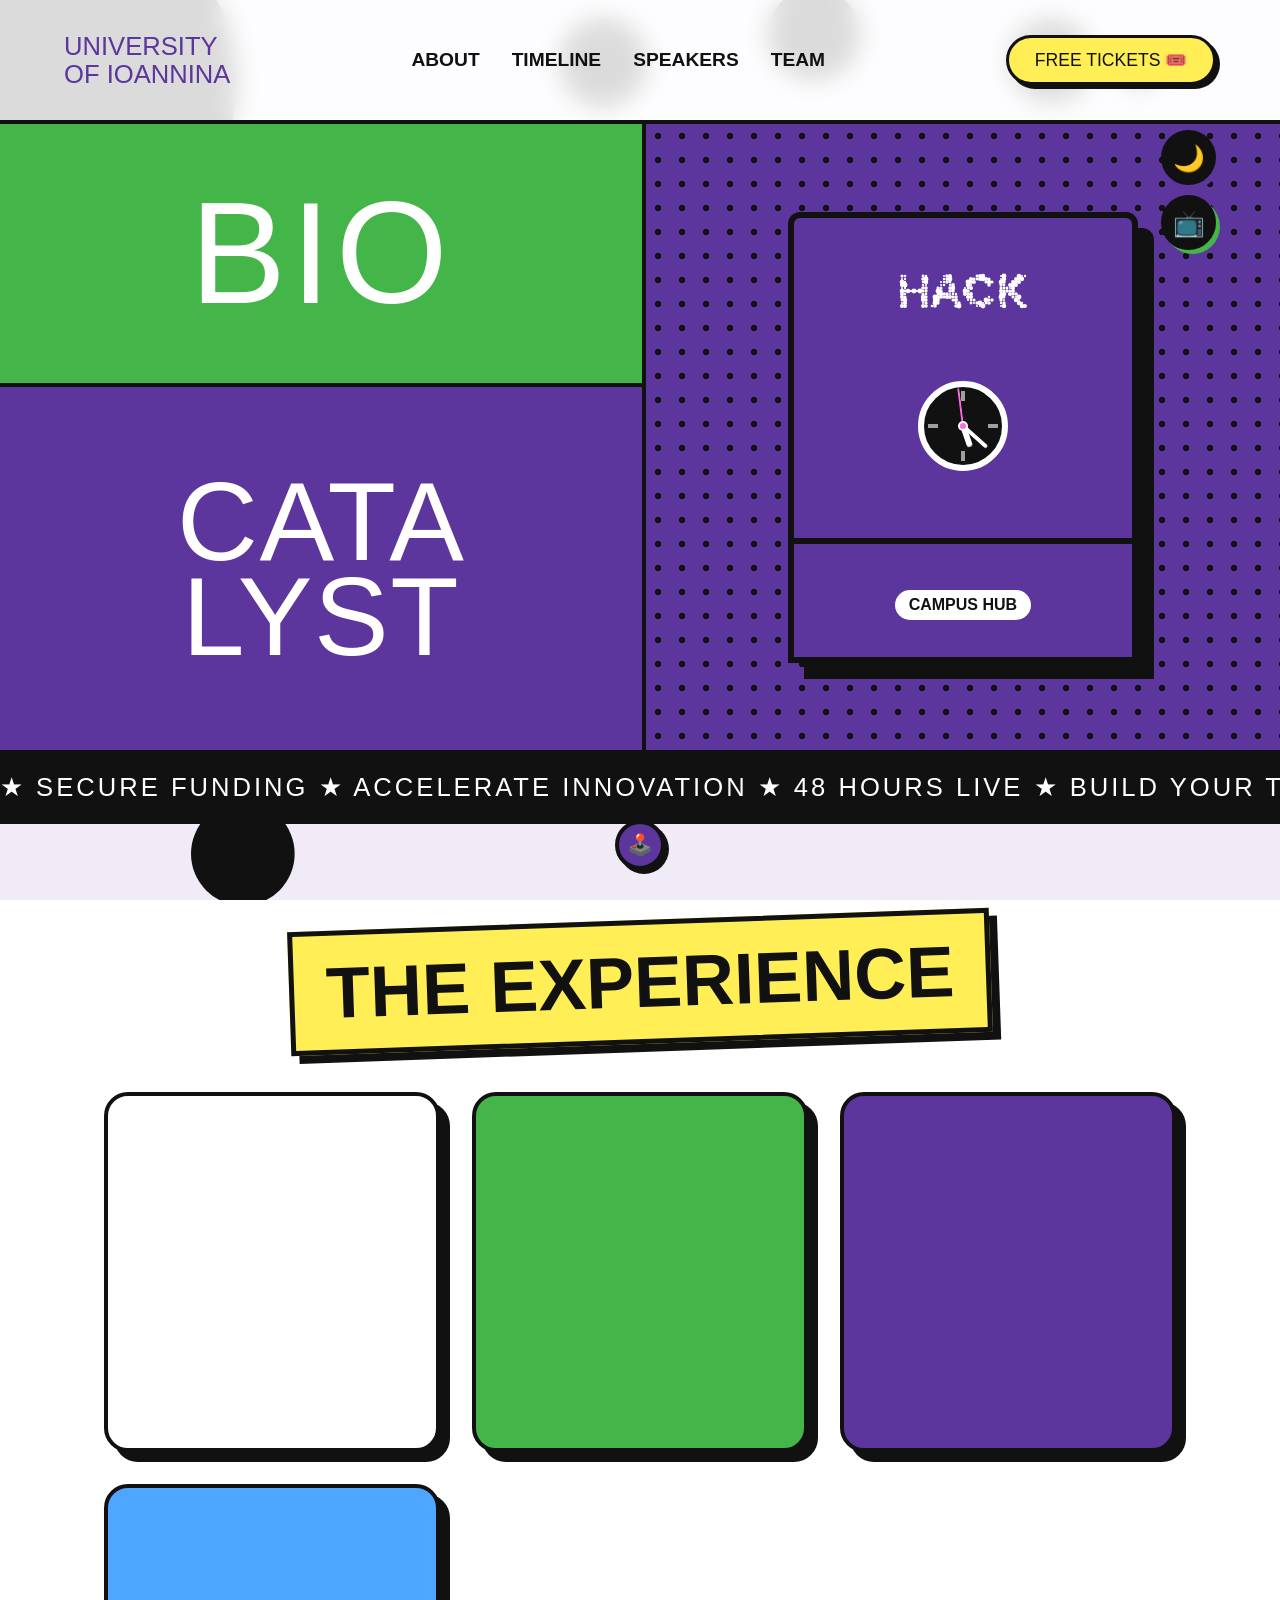
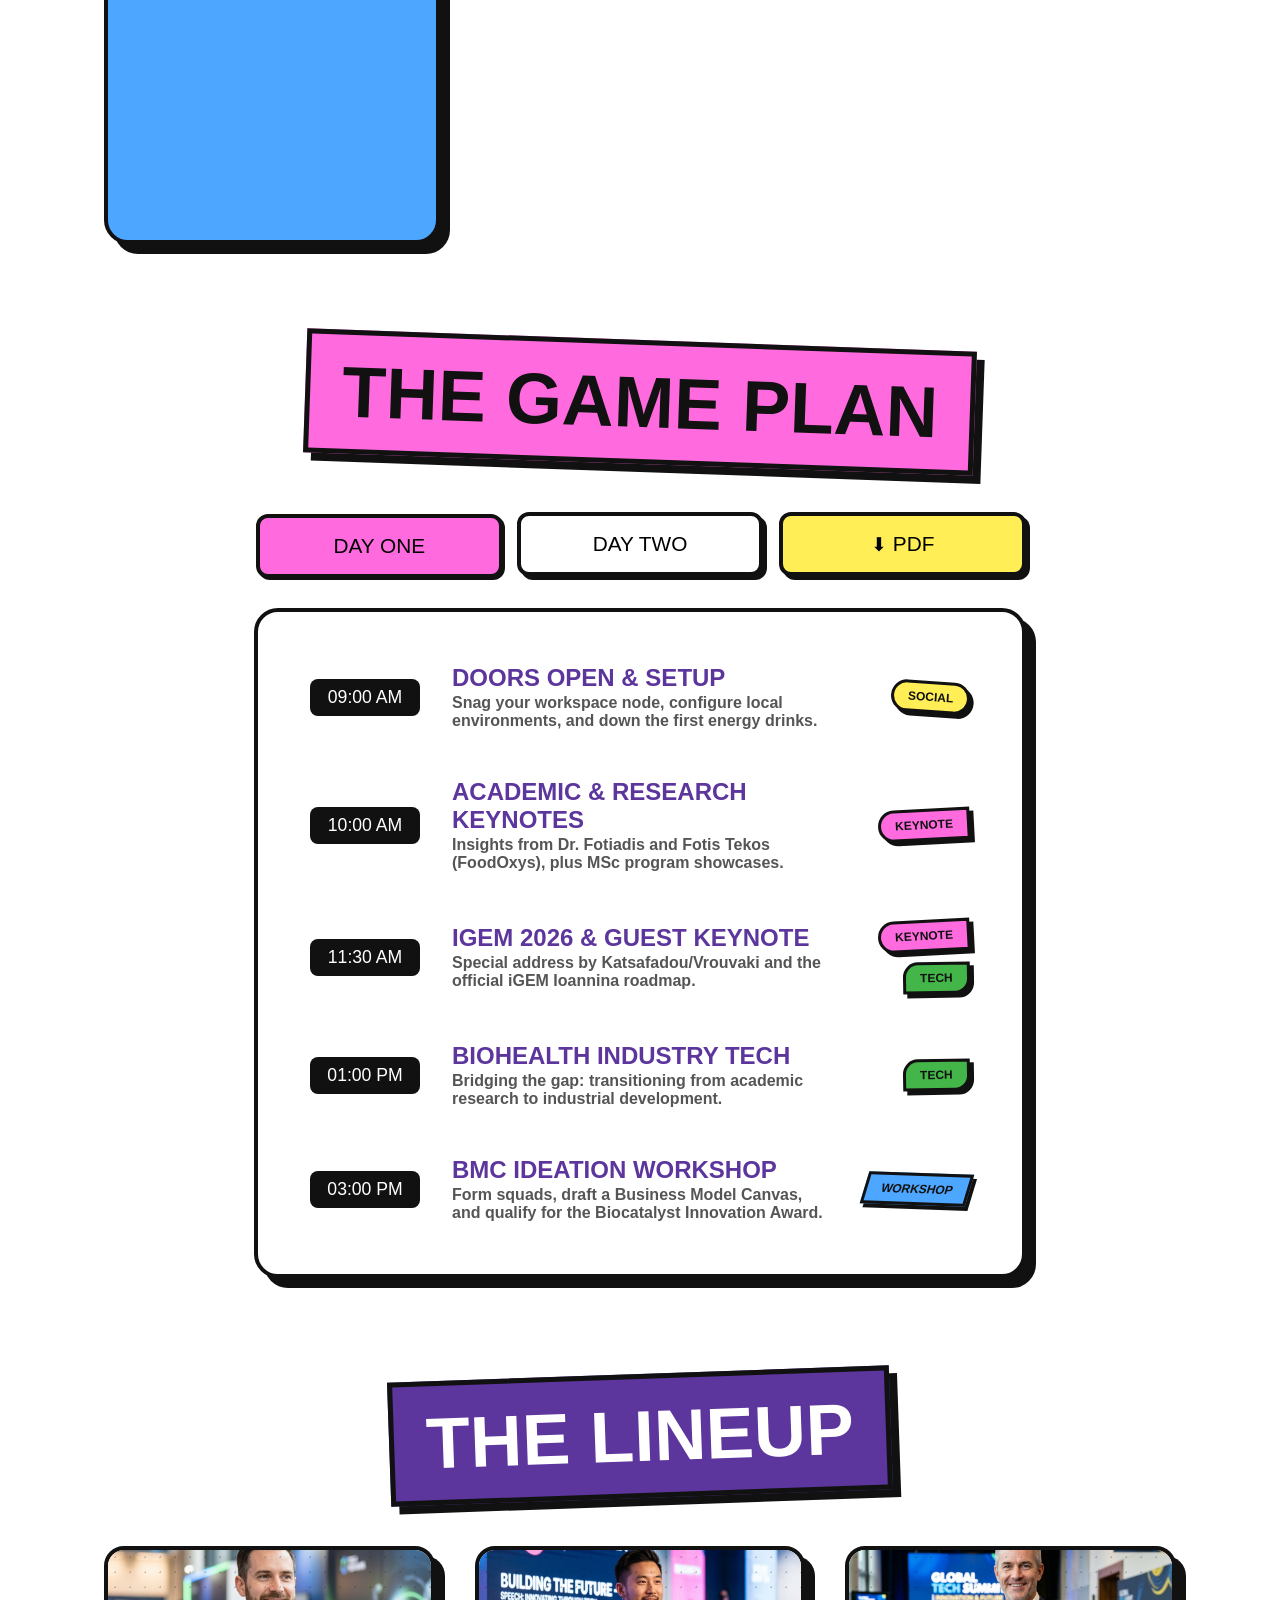
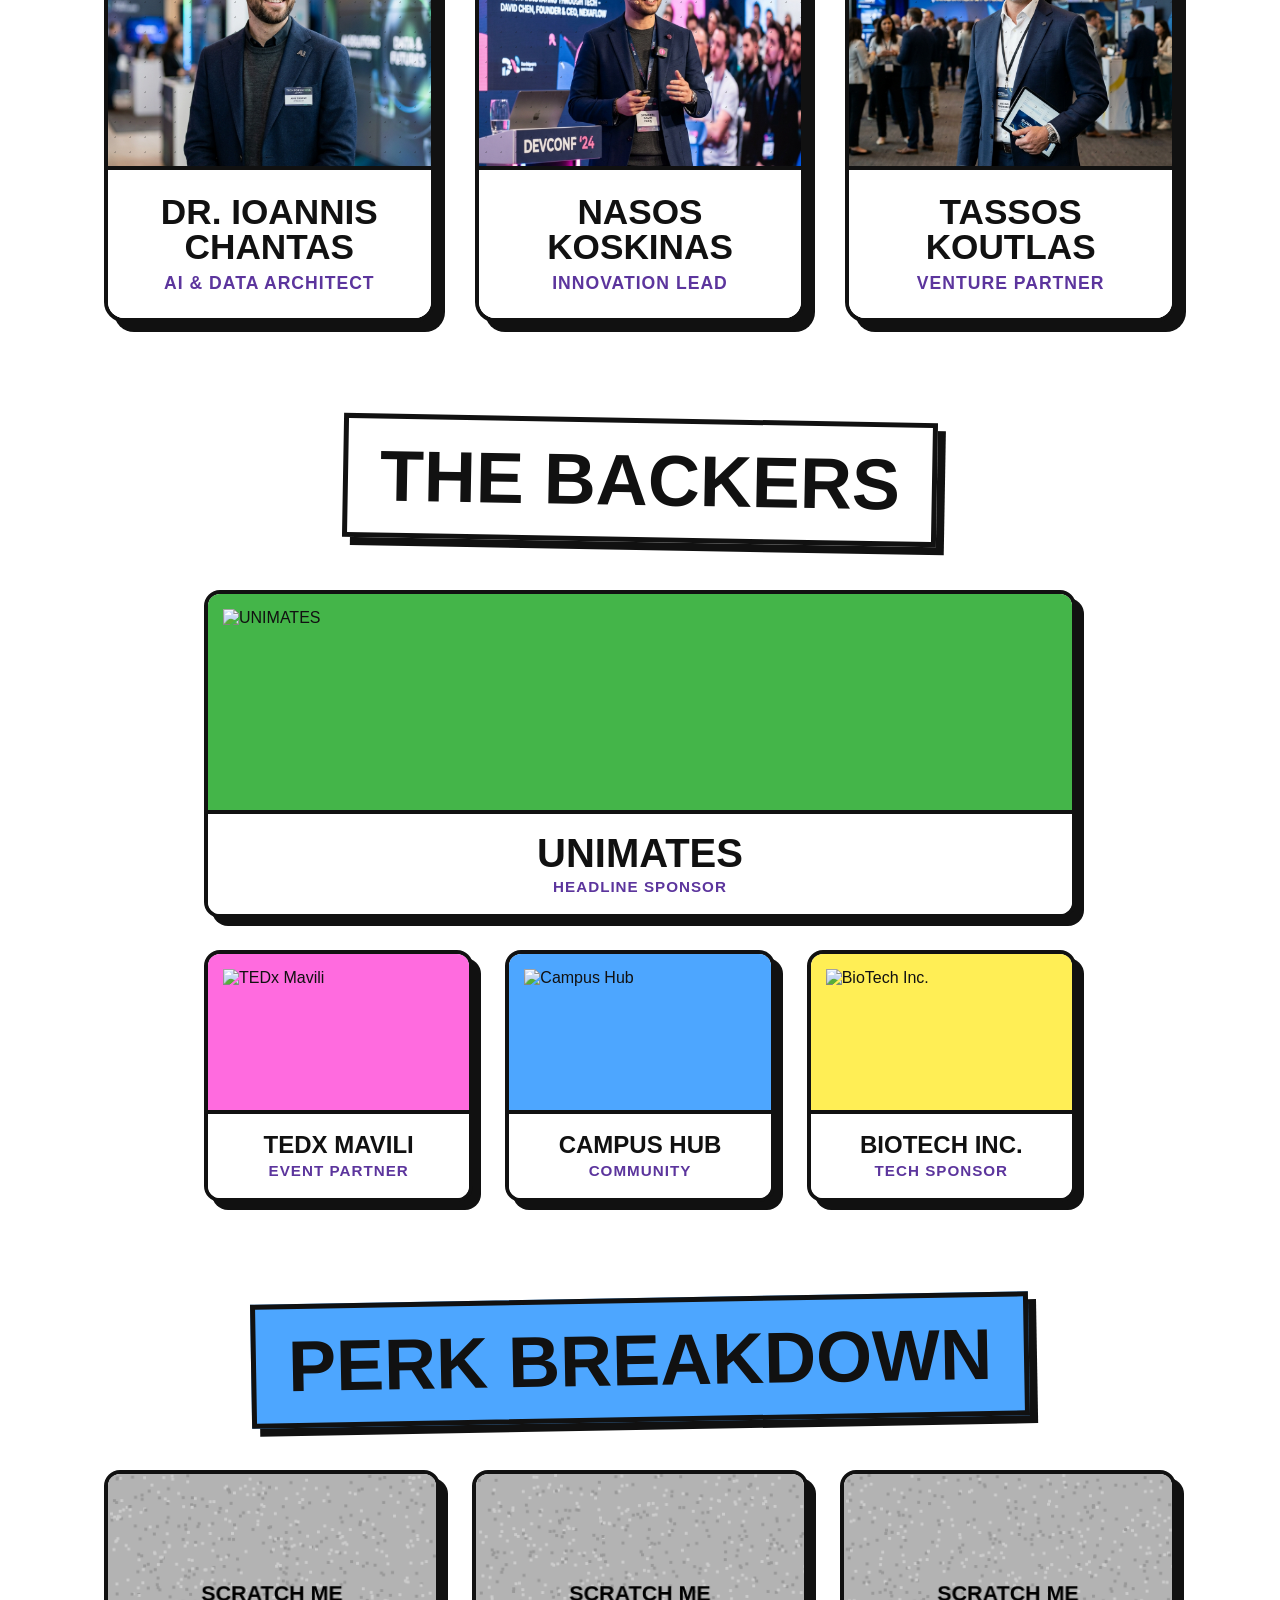
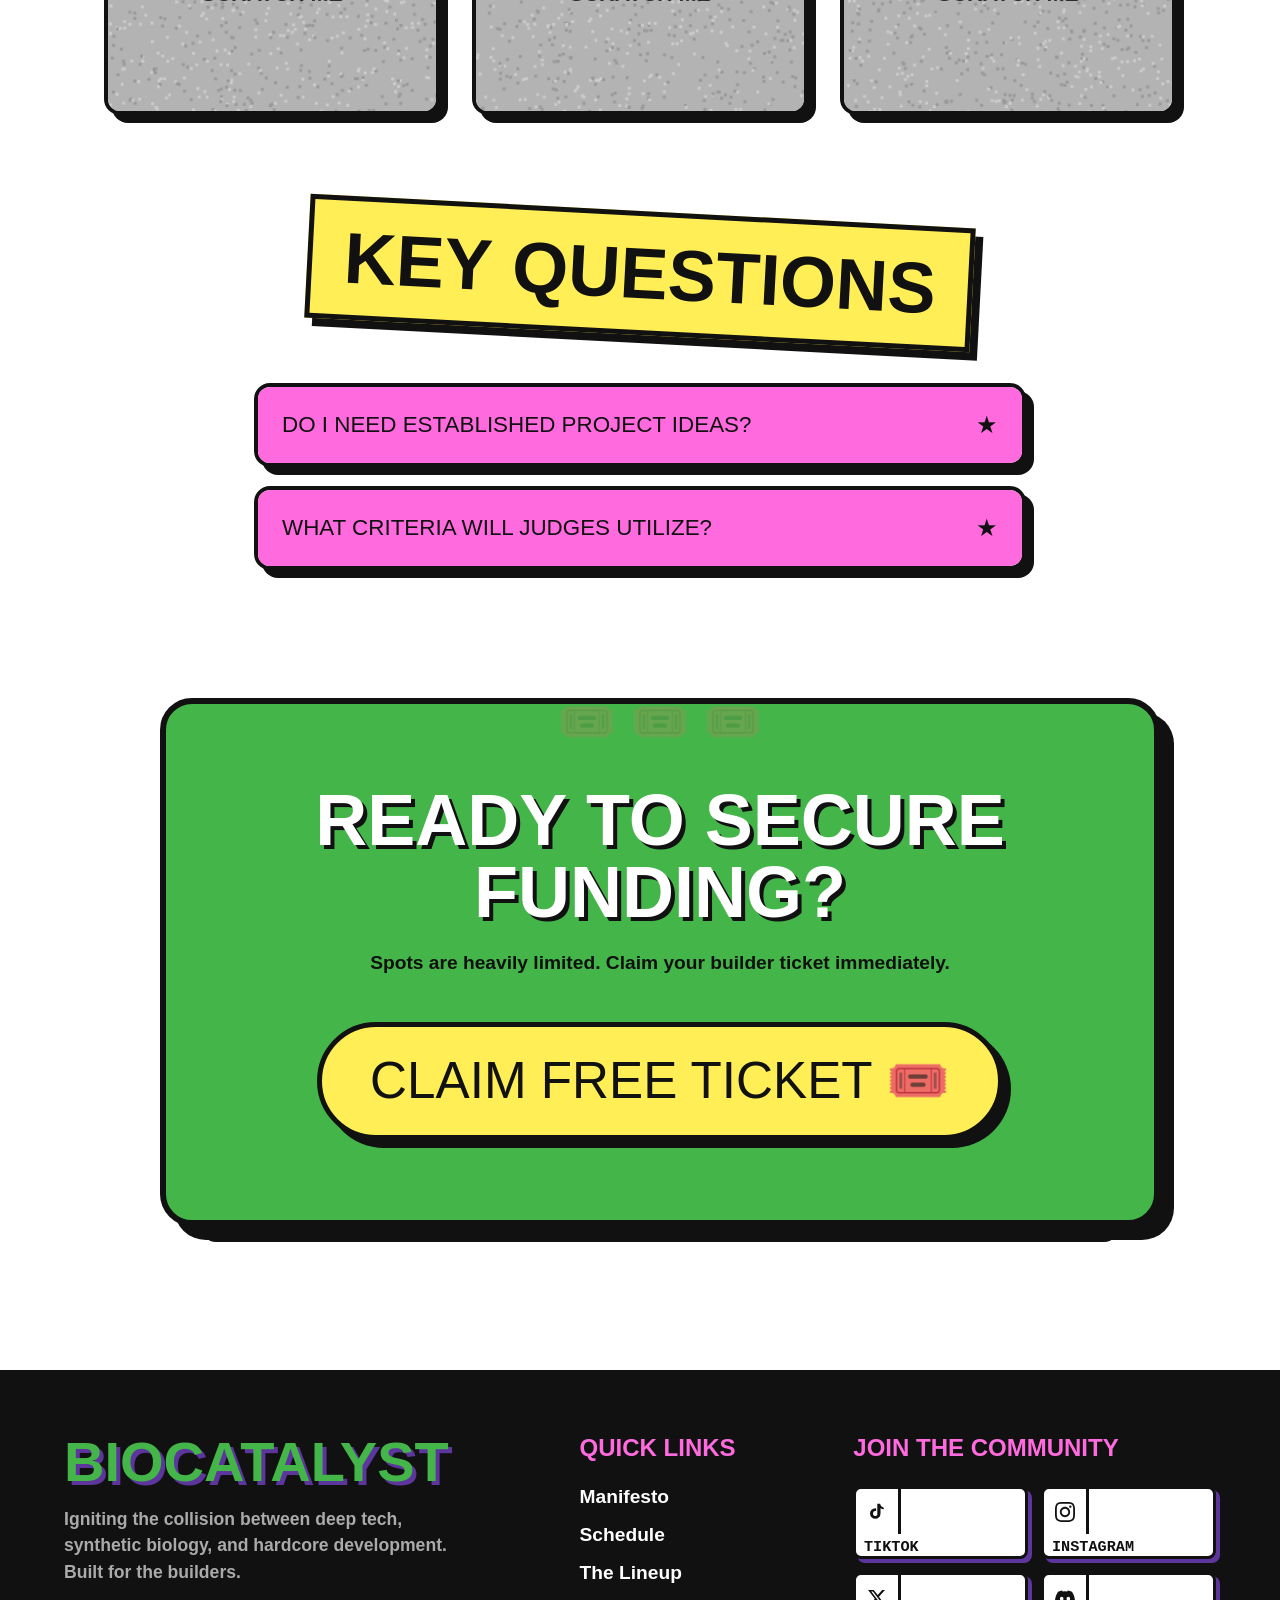
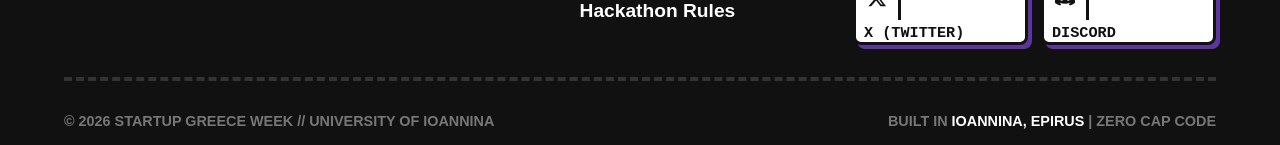
==== commit 73e301d0: "Fix the team page and the header" ====
--- a/index.html
+++ b/index.html
@@ -385,9 +385,8 @@
         .nav-link:hover::after { opacity: 1; right: -25px; }
 
         .uni-text { font-size: 1.6rem; line-height: 1.1; color: var(--purple); text-transform: uppercase; display: inline-block; cursor: pointer; position: relative; }
-        .startup-text { font-size: 1.6rem; color: var(--green); text-align: right; line-height: 1.1; display: flex; align-items: center; gap: 10px; cursor: pointer; position: relative; }
-        .star-spin { display: inline-block; font-size: 2rem; color: var(--black); animation: spin 4s linear infinite; }
-        
+        .header-cta-btn { background-color: var(--yellow); color: var(--black); font-size: 1.1rem; padding: 0.7rem 1.6rem; border: 3px solid var(--black); border-radius: 50px; text-transform: uppercase; box-shadow: 4px 4px 0px var(--black); transition: all 0.15s ease; text-decoration: none; cursor: pointer; white-space: nowrap; }
+        @media (hover: hover) { .header-cta-btn:hover { animation: wiggle 0.4s ease-in-out infinite; transform: translate(2px, 2px); box-shadow: 2px 2px 0px var(--black); background-color: var(--white); } }
         /* Glitch Animation */
         .glitch-hover:hover {
             animation: textGlitch 0.25s cubic-bezier(.25, .46, .45, .94) both infinite;
@@ -456,8 +455,6 @@
             border-bottom-color: var(--black);
         }
         
-        body.biohazard .star-spin { color: #e0e0e0; }
-
         body.biohazard .bento-box:not(.accent-green):not(.accent-purple):not(.accent-blue),
         body.biohazard .speaker-card,
         body.biohazard .speaker-info,
@@ -1019,8 +1016,7 @@
             #cursorDot { display: none !important; }
             header { flex-direction: column; align-items: center; text-align: center; gap: 0.8rem; padding: 1.5rem 5%; }
             .uni-text { font-size: 1.3rem; }
-            .startup-text { text-align: center; justify-content: center; font-size: 1.3rem; }
-            
+
             .hazard-toggle { top: auto; bottom: 80px; right: 20px; width: 48px; height: 48px; font-size: 1.4rem; z-index: 1000; position: fixed; }
             #crtToggle { top: auto !important; bottom: 140px !important; right: 20px !important; }
             
@@ -1189,8 +1185,6 @@
             color: #e0e0e0;
         }
         body.cyber-red header { background-color: rgba(18, 18, 18, 0.85); border-bottom-color: var(--black); }
-        body.cyber-red .star-spin { color: #e0e0e0; }
-
         body.cyber-red .bento-box:not(.accent-green):not(.accent-purple):not(.accent-blue),
         body.cyber-red .speaker-card,
         body.cyber-red .speaker-info,
@@ -1433,7 +1427,7 @@
                 padding: 1rem 5% !important;
             }
             .header-nav { display: none !important; }
-            .startup-text { display: none !important; }
+            .header-cta-btn { display: none !important; }
             .burger-btn { display: flex !important; }
 
             /* Hero Section */
@@ -1518,7 +1512,7 @@
             <a class="nav-link hover-trigger" onclick="document.querySelector('.speaker-section').scrollIntoView({behavior: 'smooth'})">SPEAKERS</a>
             <a class="nav-link hover-trigger" href="team.html">TEAM</a>
         </nav>
-        <div class="startup-text glitch-hover">Startup Greece Week <span class="star-spin">✷</span></div>
+        <a class="header-cta-btn hover-trigger" onclick="document.querySelector('.registration-wrapper').scrollIntoView({behavior: 'smooth'})">Free Tickets 🎟️</a>
     </header>
     
     <button class="burger-btn hover-trigger" id="burgerBtn" aria-label="Toggle Menu">
@@ -1530,6 +1524,7 @@
         <a class="nav-link hover-trigger mobile-link" onclick="toggleMobileMenu(); document.querySelector('.schedule-section').scrollIntoView({behavior: 'smooth'})">TIMELINE</a>
         <a class="nav-link hover-trigger mobile-link" onclick="toggleMobileMenu(); document.querySelector('.speaker-section').scrollIntoView({behavior: 'smooth'})">SPEAKERS</a>
         <a class="nav-link hover-trigger mobile-link" href="team.html">TEAM</a>
+        <a class="nav-link hover-trigger mobile-link" onclick="toggleMobileMenu(); document.querySelector('.registration-wrapper').scrollIntoView({behavior: 'smooth'})">Free Tickets</a>
     </div>
     
     <button class="hazard-toggle hover-trigger" id="hazardToggle" aria-label="Toggle Theme">🌙</button>
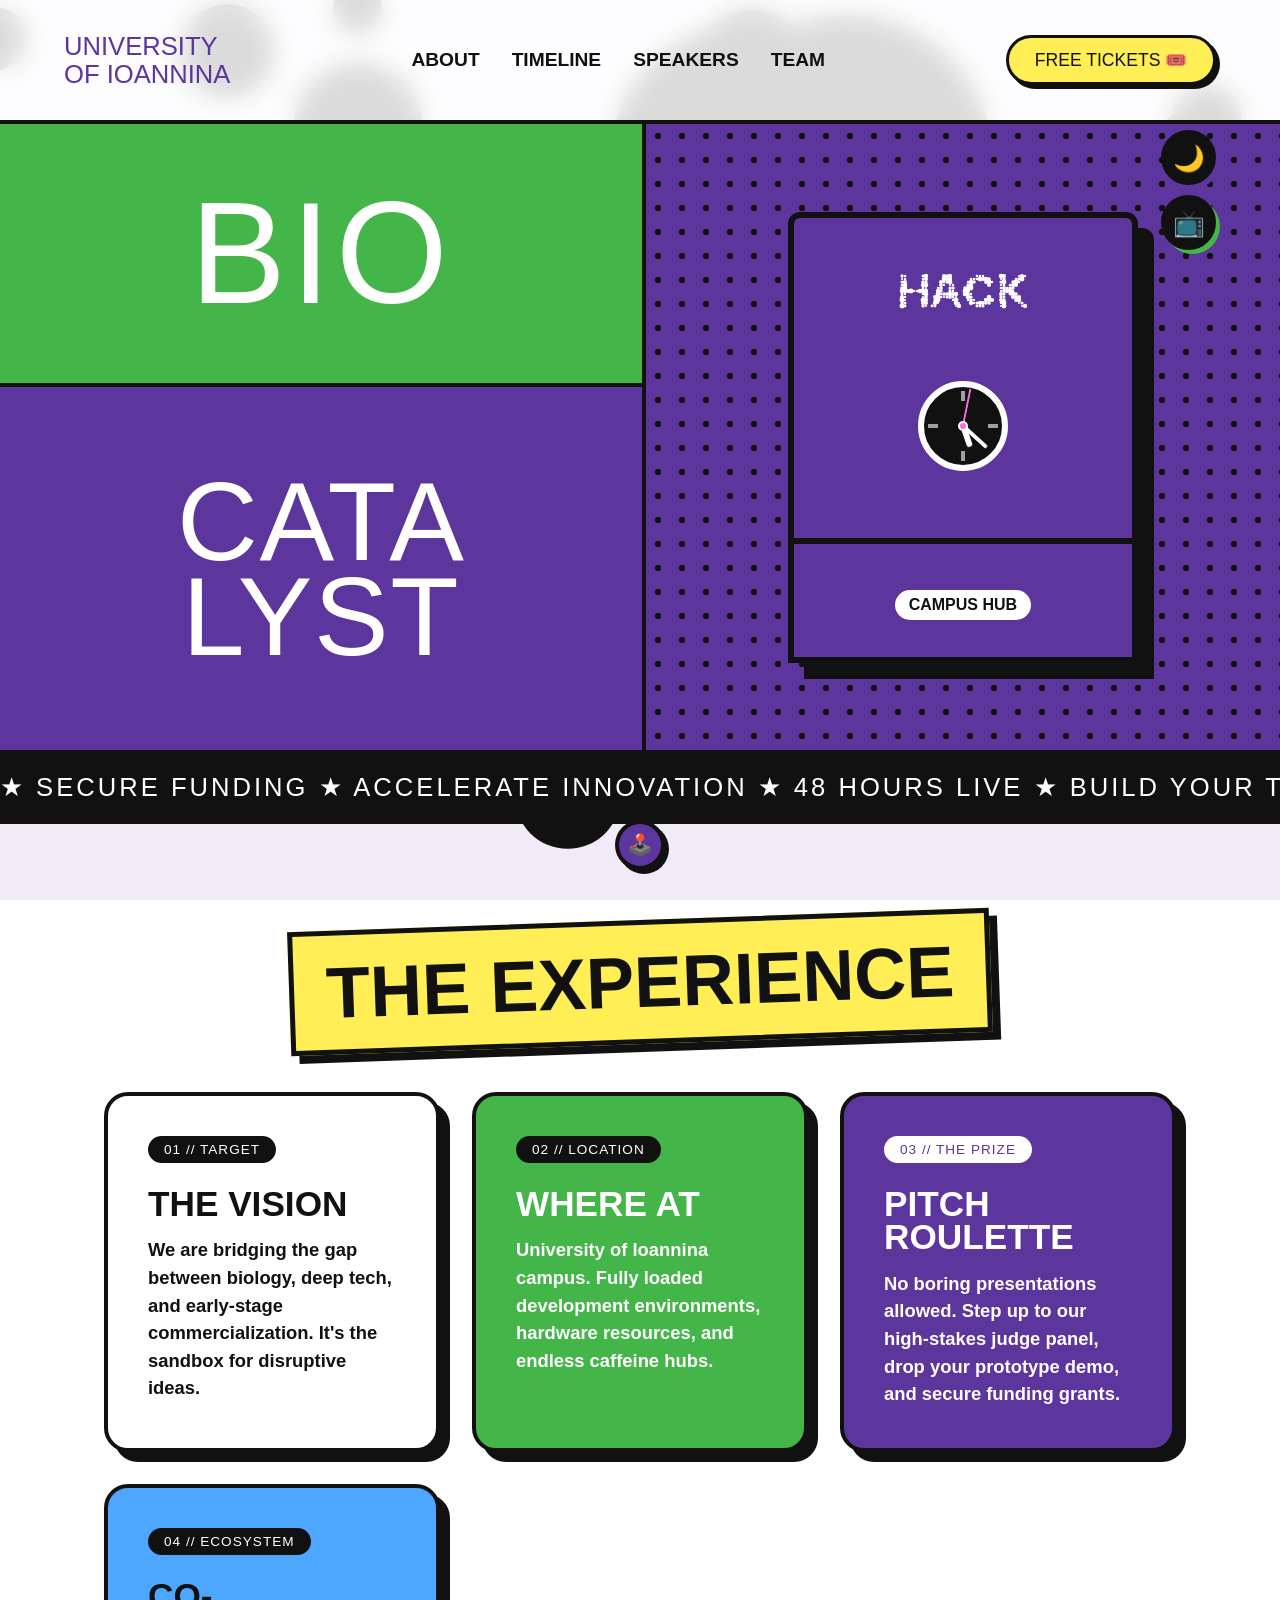
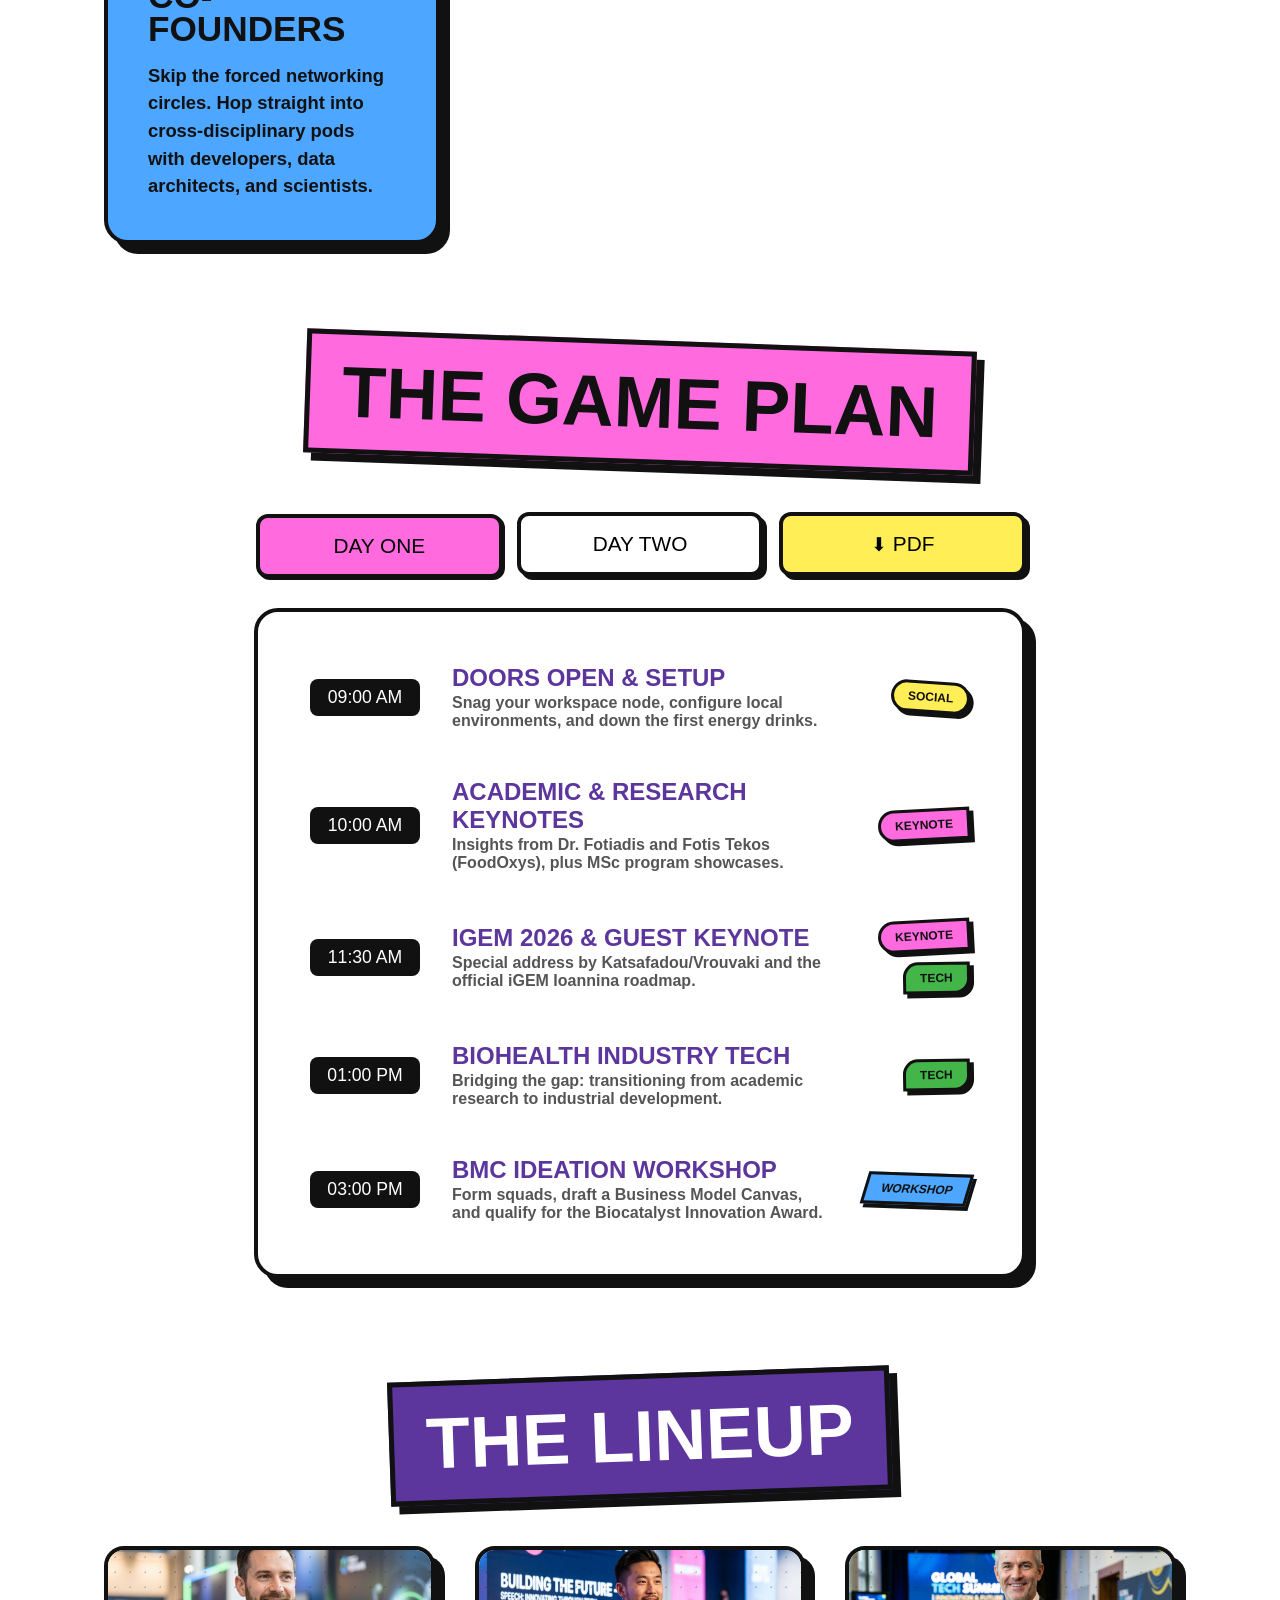
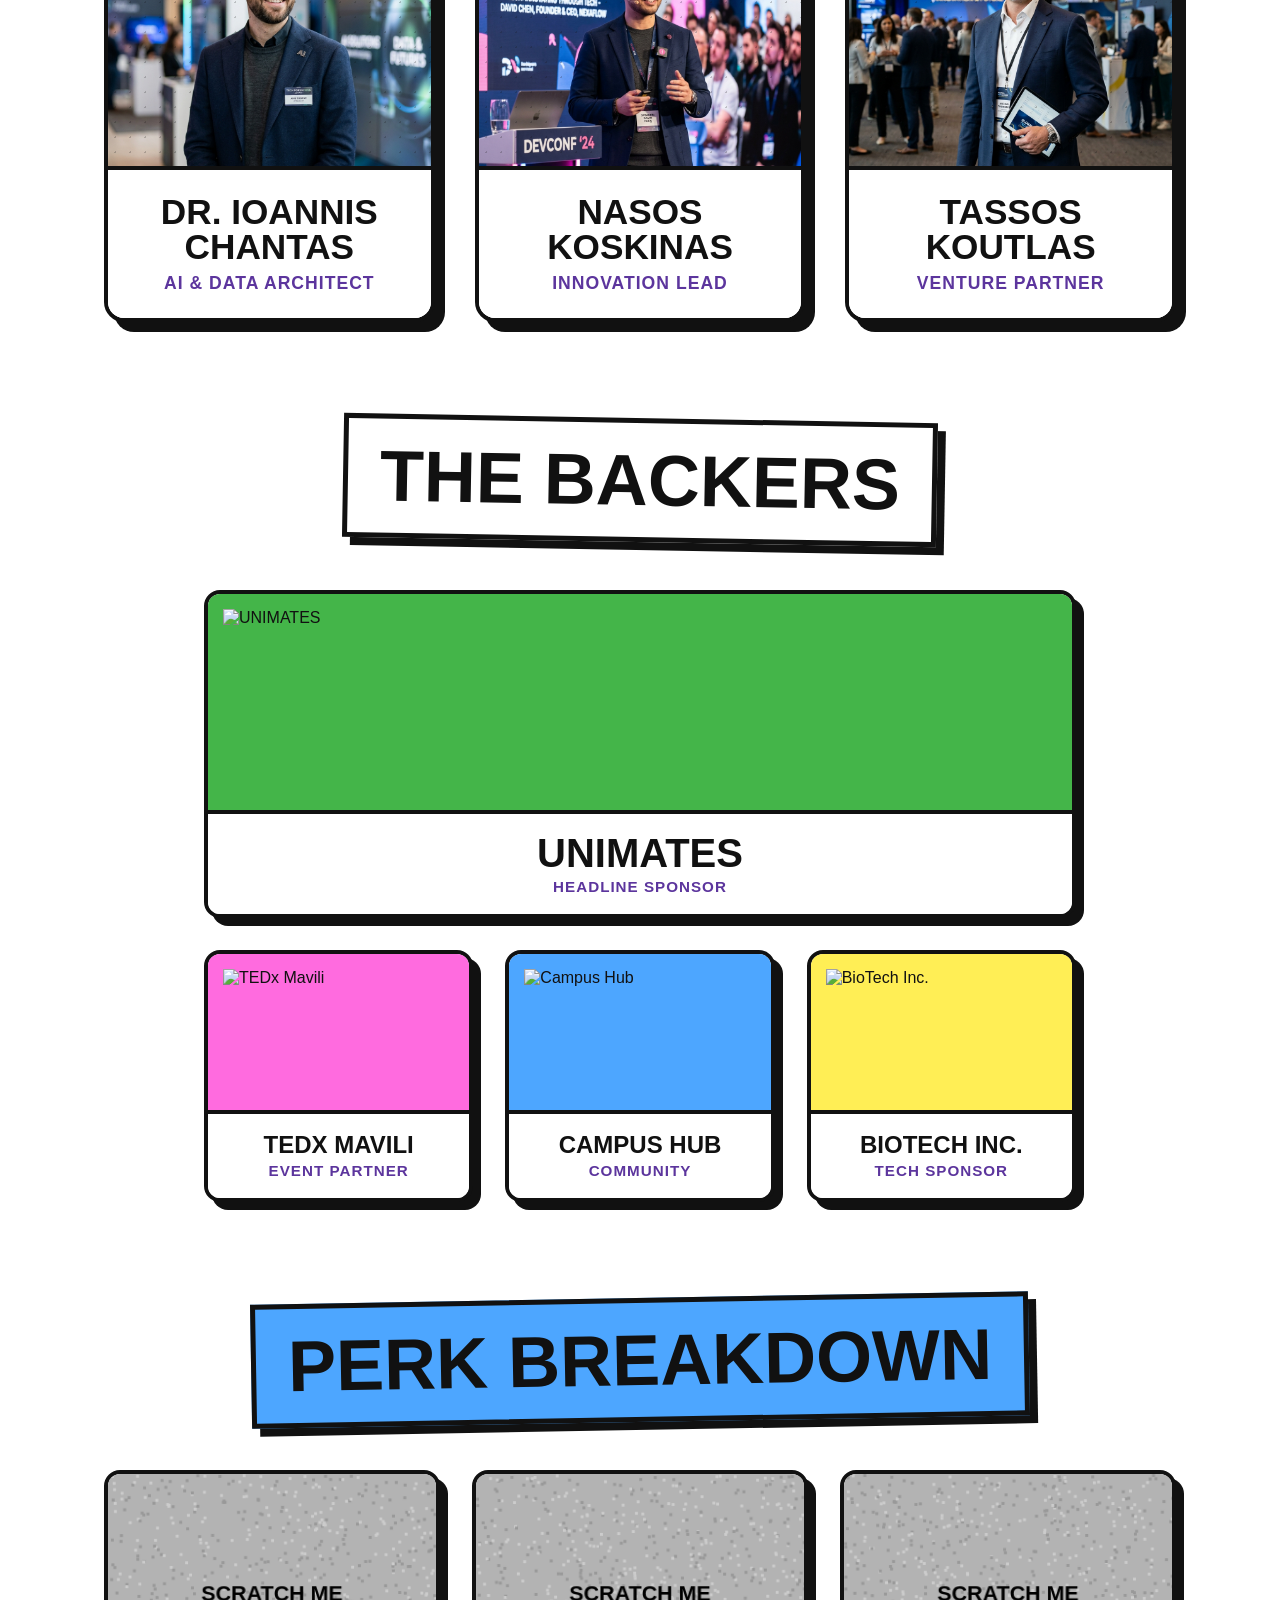
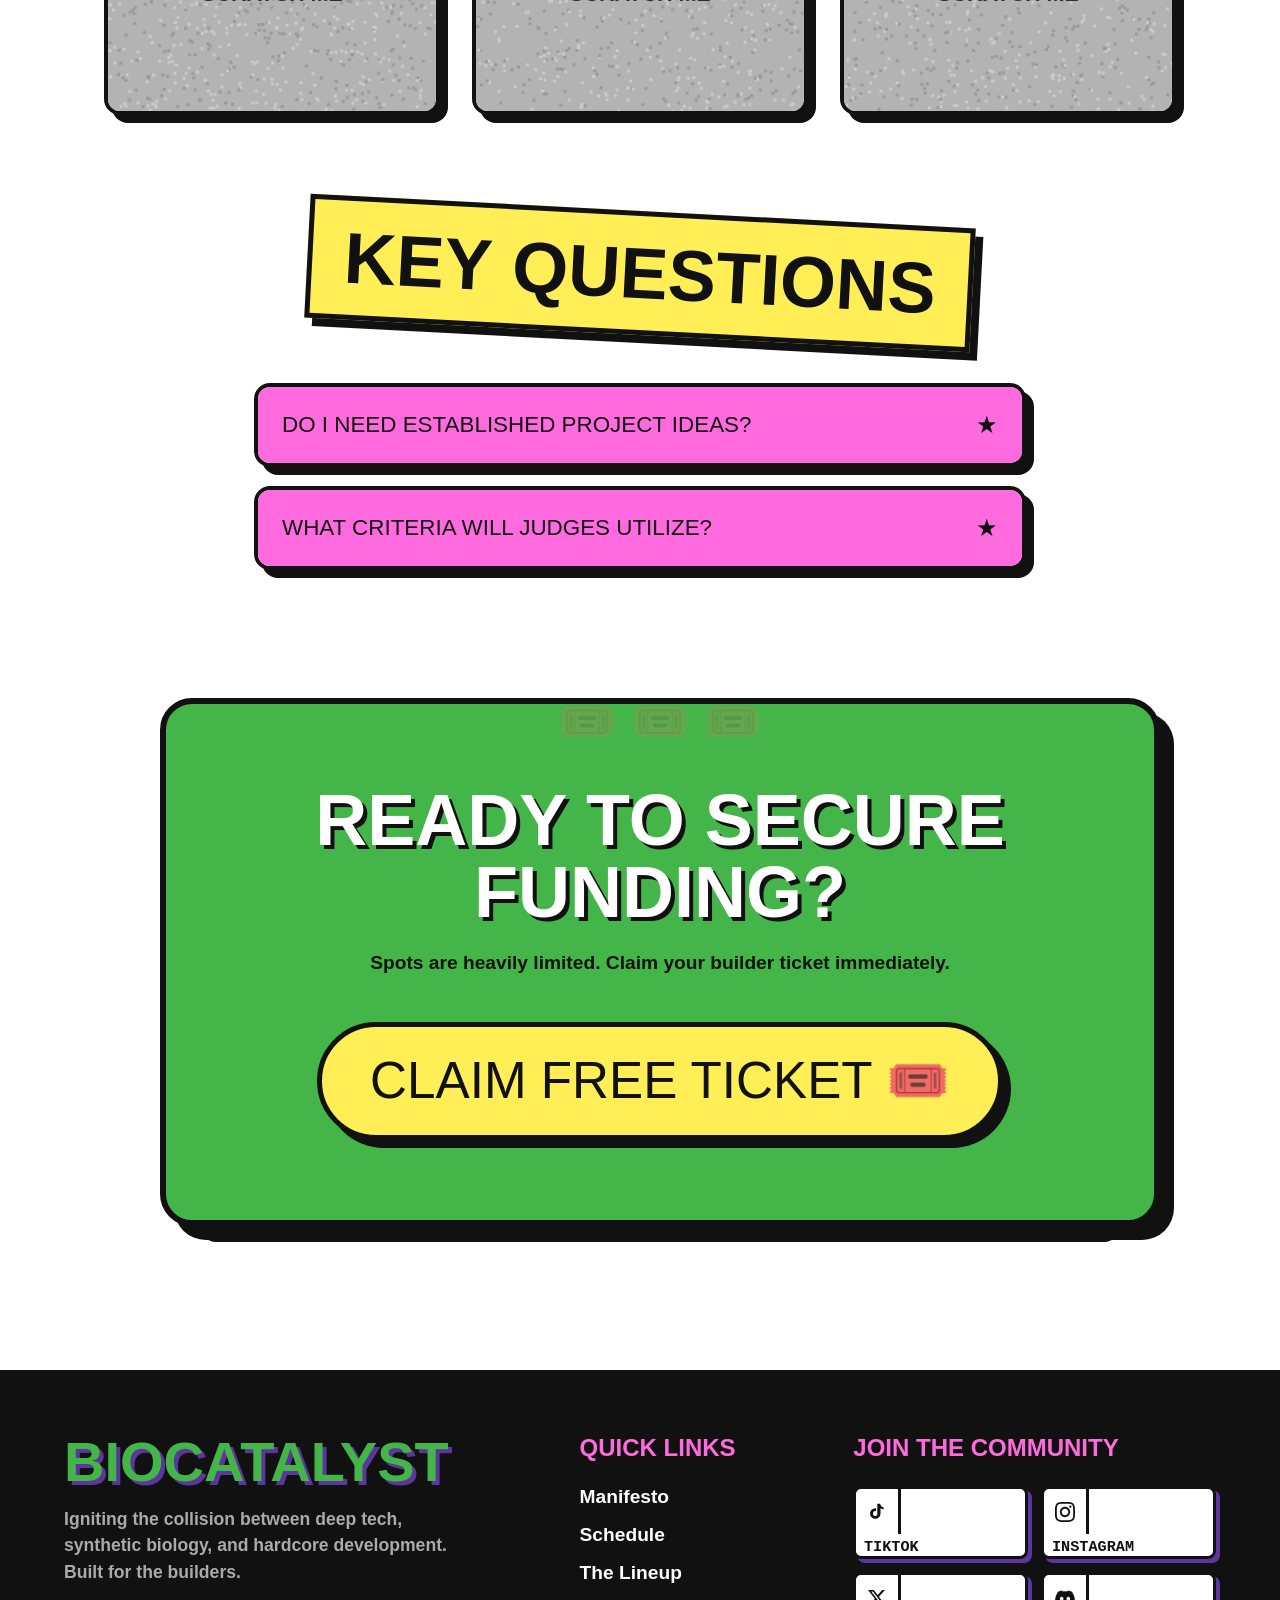
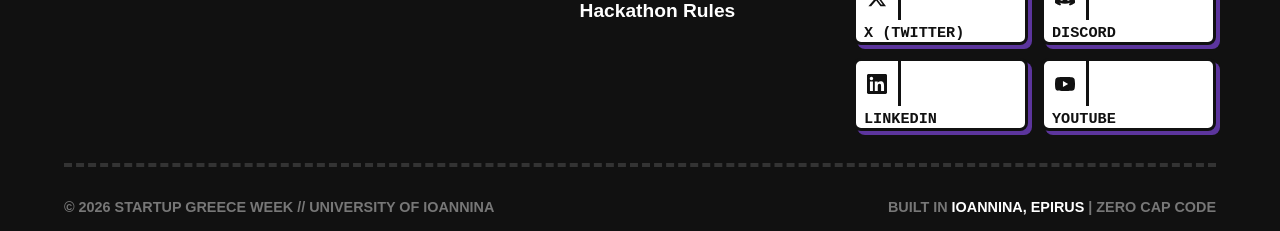
==== commit 341a452e: "Fix the footer" ====
--- a/index.html
+++ b/index.html
@@ -988,6 +988,22 @@
                 color: #5865F2 !important;
             }
             .discord-btn:hover .icon-wrap { background-color: #5865F2; color: #111; border-color: transparent; }
+
+            .linkedin-btn:hover {
+                transform: translate(-4px, -4px);
+                box-shadow: 6px 6px 0px #0A66C2;
+                background-color: #111 !important;
+                color: #0A66C2 !important;
+            }
+            .linkedin-btn:hover .icon-wrap { background-color: #0A66C2; color: #111; border-color: transparent; }
+
+            .youtube-btn:hover {
+                transform: translate(-4px, -4px);
+                box-shadow: 6px 6px 0px #FF0000;
+                background-color: #111 !important;
+                color: #FF0000 !important;
+            }
+            .youtube-btn:hover .icon-wrap { background-color: #FF0000; color: #111; border-color: transparent; }
         }
 
         .footer-bottom {
@@ -1967,6 +1983,22 @@
                         </div>
                         <span class="social-name">Discord</span>
                     </a>
+                    <a href="#" class="social-icon hover-trigger linkedin-btn" aria-label="LinkedIn">
+                        <div class="icon-wrap">
+                            <svg viewBox="0 0 24 24">
+                                <path d="M20.447 20.452h-3.554v-5.569c0-1.328-.027-3.037-1.852-3.037-1.853 0-2.136 1.445-2.136 2.939v5.667H9.351V9h3.414v1.561h.046c.477-.9 1.637-1.85 3.37-1.85 3.601 0 4.267 2.37 4.267 5.455v6.286zM5.337 7.433c-1.144 0-2.063-.926-2.063-2.065 0-1.138.92-2.063 2.063-2.063 1.14 0 2.064.925 2.064 2.063 0 1.139-.925 2.065-2.064 2.065zm1.782 13.019H3.555V9h3.564v11.452zM22.225 0H1.771C.792 0 0 .774 0 1.729v20.542C0 23.227.792 24 1.771 24h20.451C23.2 24 24 23.227 24 22.271V1.729C24 .774 23.2 0 22.222 0h.003z"/>
+                            </svg>
+                        </div>
+                        <span class="social-name">LinkedIn</span>
+                    </a>
+                    <a href="#" class="social-icon hover-trigger youtube-btn" aria-label="YouTube">
+                        <div class="icon-wrap">
+                            <svg viewBox="0 0 24 24">
+                                <path d="M23.498 6.186a2.997 2.997 0 0 0-2.11-2.12C19.505 3.545 12 3.545 12 3.545s-7.505 0-9.388.521a2.997 2.997 0 0 0-2.11 2.12A31.32 31.32 0 0 0 0 12a31.32 31.32 0 0 0 .502 5.814 2.997 2.997 0 0 0 2.11 2.12c1.883.521 9.388.521 9.388.521s7.505 0 9.388-.521a2.997 2.997 0 0 0 2.11-2.12A31.32 31.32 0 0 0 24 12a31.32 31.32 0 0 0-.502-5.814zM9.545 15.568V8.432L15.818 12l-6.273 3.568z"/>
+                            </svg>
+                        </div>
+                        <span class="social-name">YouTube</span>
+                    </a>
                 </div>
             </div>
 
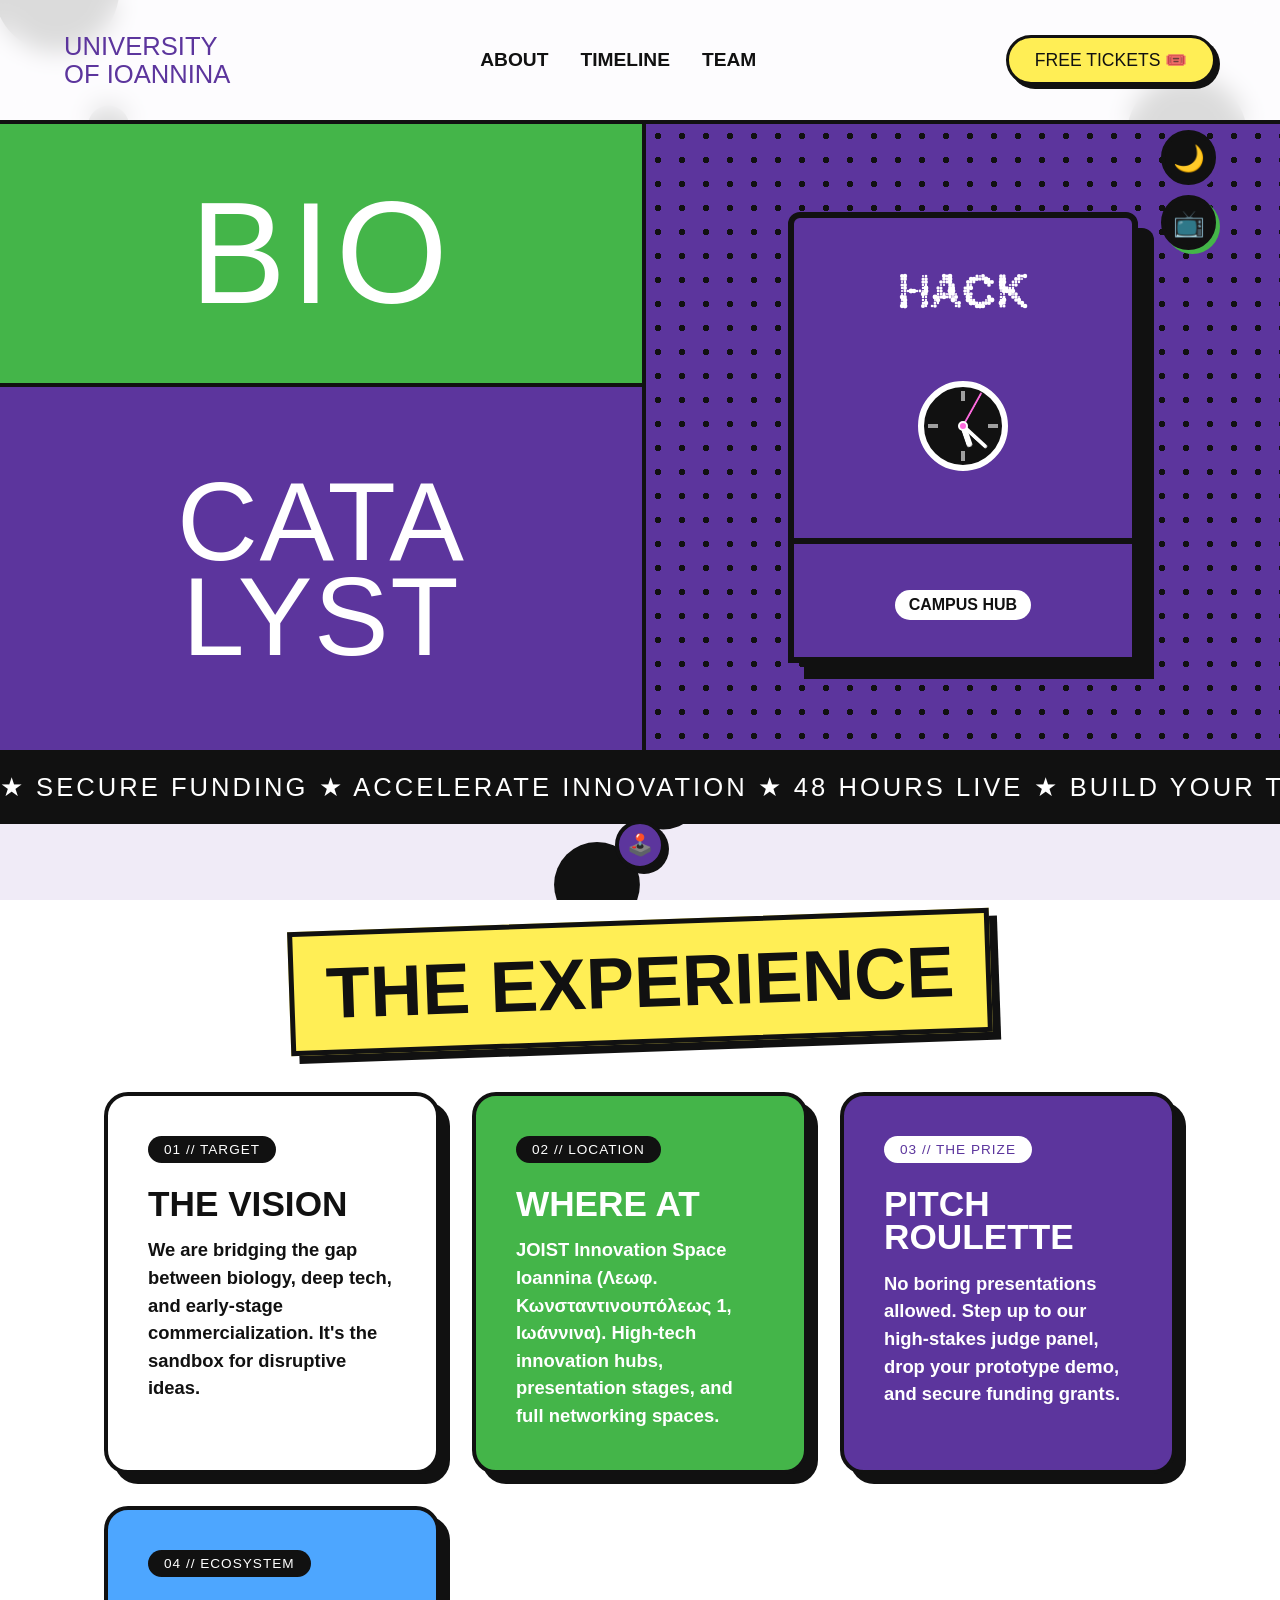
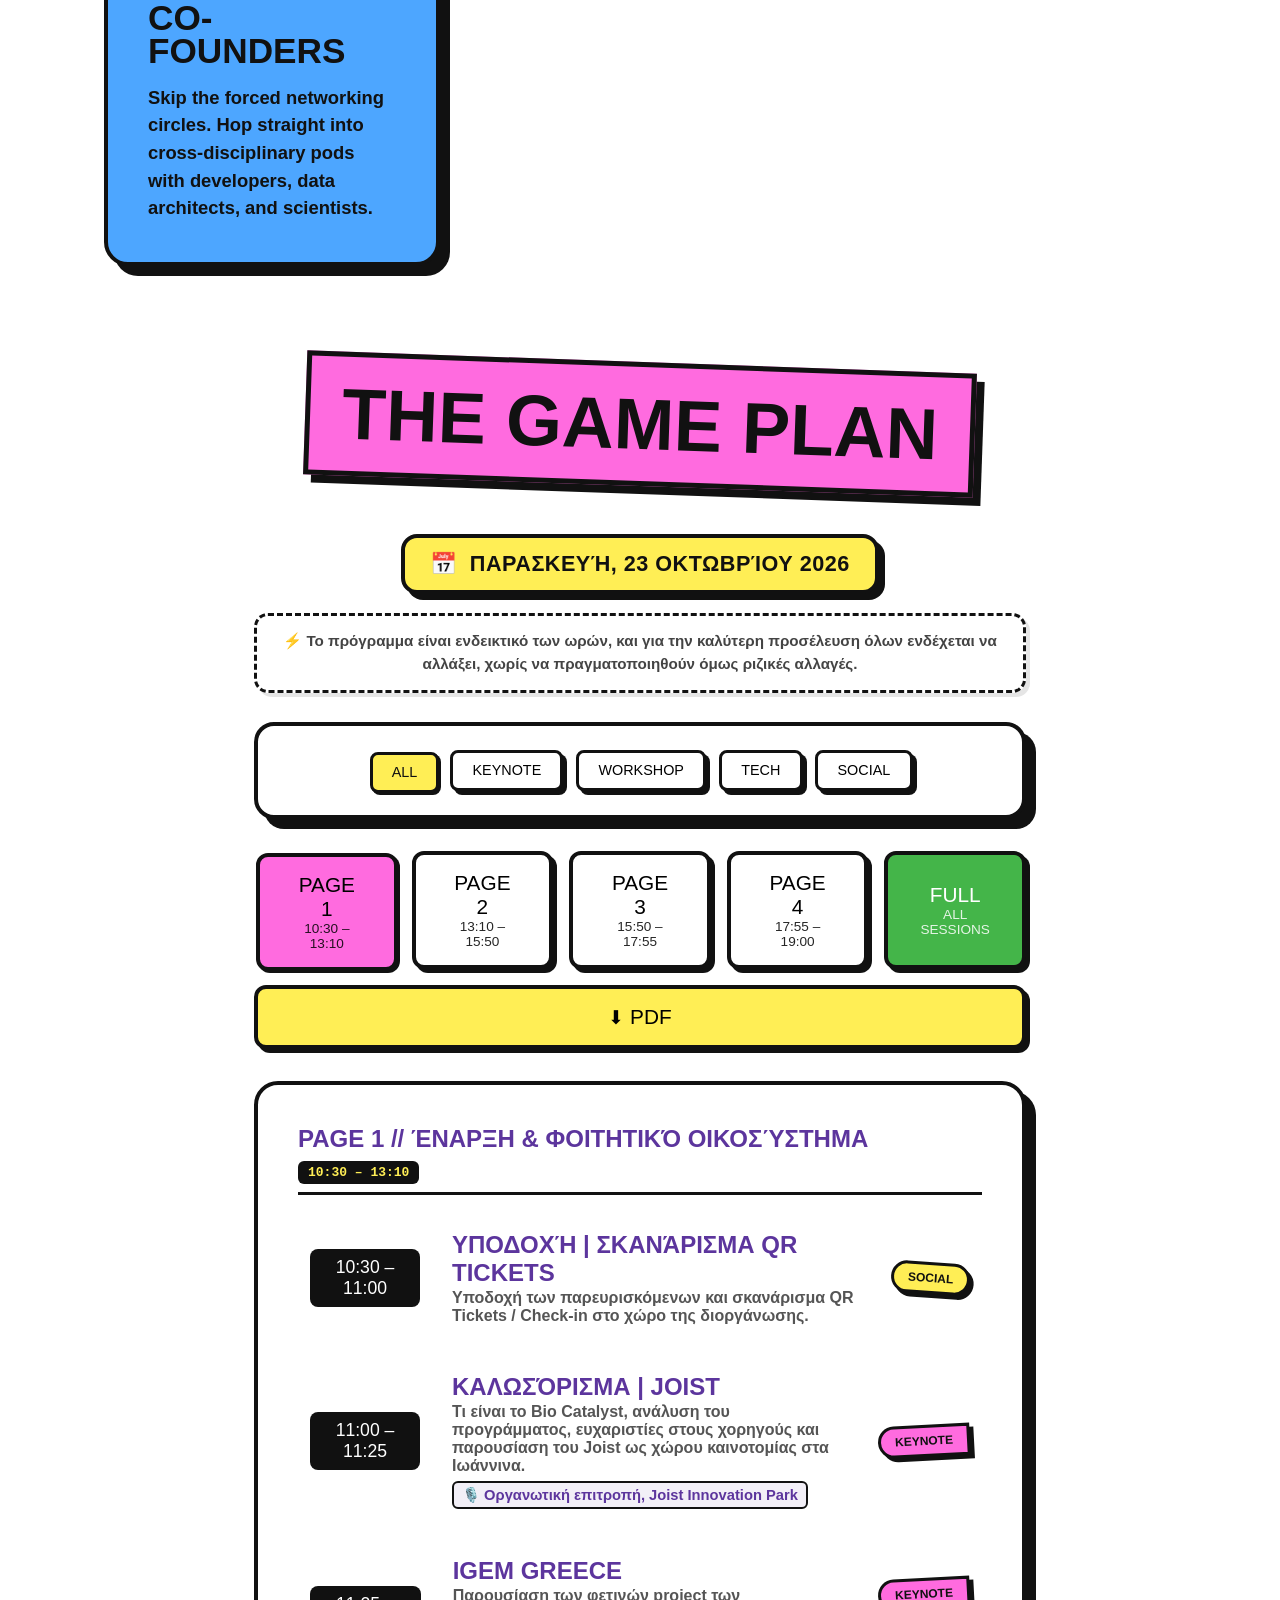
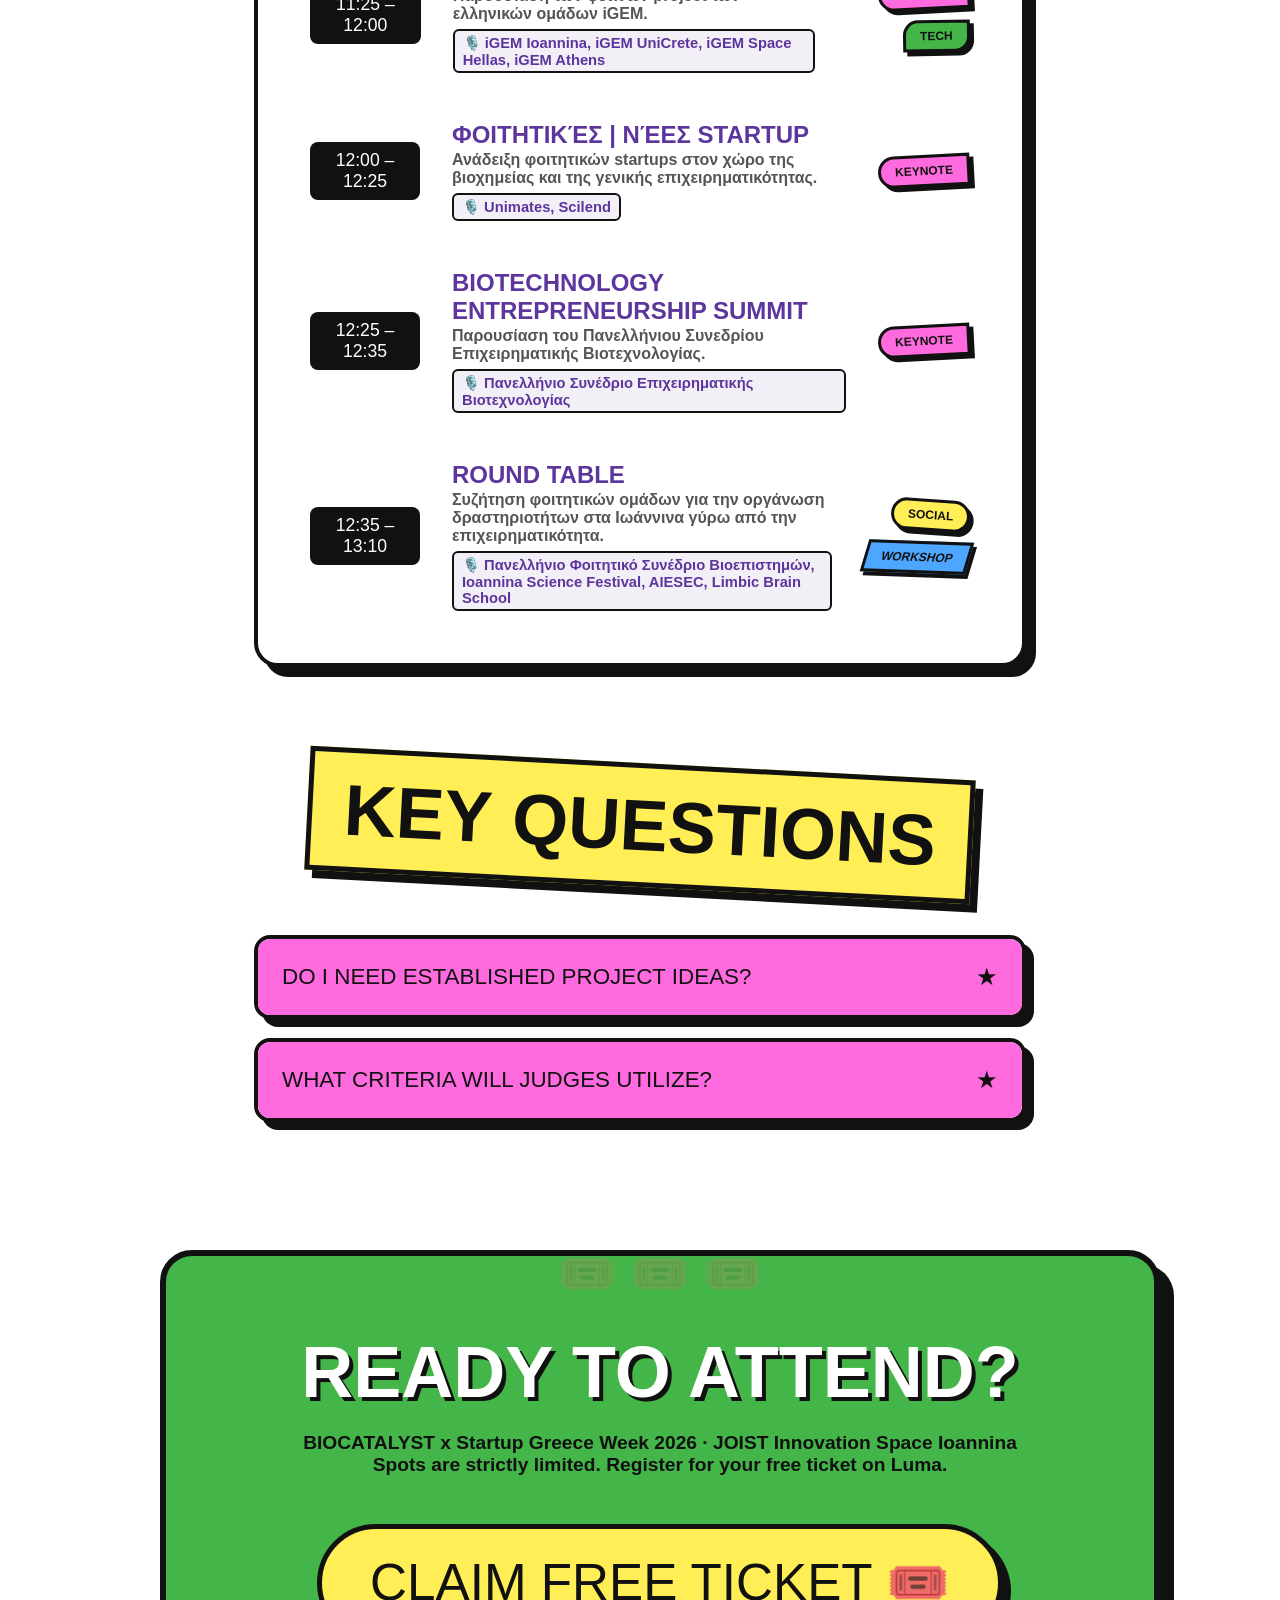
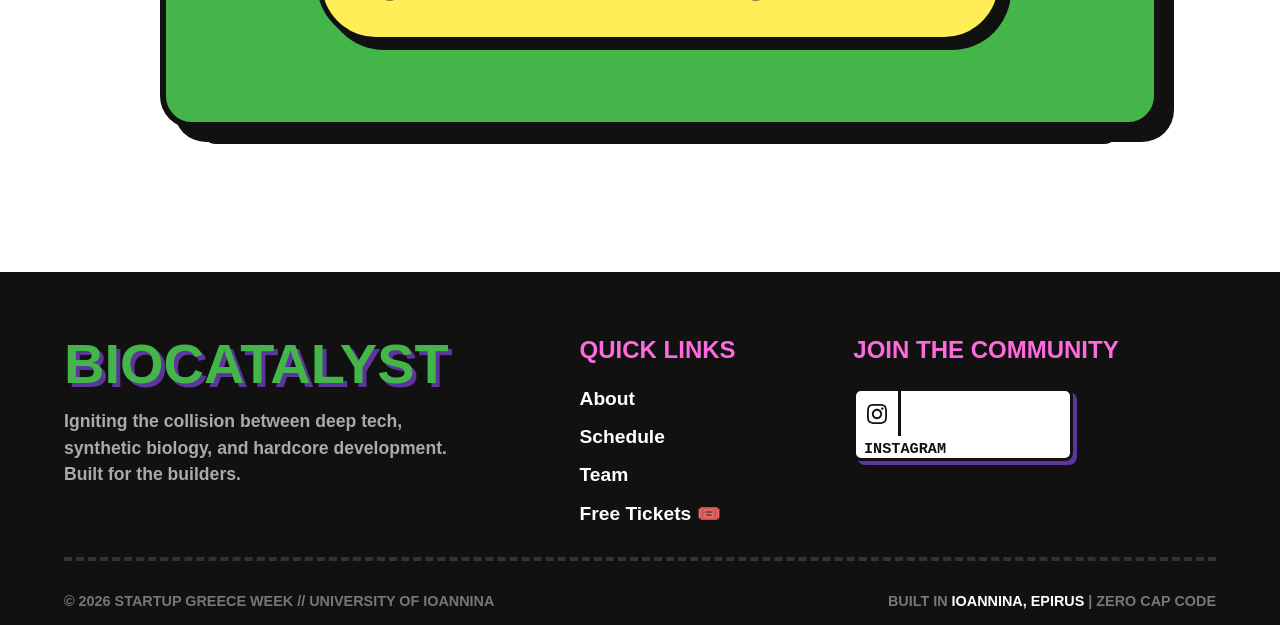
==== commit 4b1fa340: "Update team cards with bio popups, draft agenda, Luma tickets, and clean Instagram footer" ====
--- a/index.html
+++ b/index.html
@@ -63,10 +63,10 @@
     {
         "@context": "https://schema.org",
         "@type": "Event",
-        "name": "BIOCATALYST 2026 — Deep-Tech & Biotech Hackathon",
-        "description": "BIOCATALYST is a 48-hour deep-tech and biotech hackathon at the University of Ioannina during Startup Greece Week 2026. Participants build prototypes, pitch to investors, and compete for innovation grants.",
-        "startDate": "2026-07-12T09:00:00+03:00",
-        "endDate": "2026-07-13T18:00:00+03:00",
+        "name": "BIOCATALYST 2026 — Deep-Tech & Biotech Event",
+        "description": "BIOCATALYST is the premier deep-tech and biotech event at the University of Ioannina during Startup Greece Week 2026 on Friday, October 23, 2026. Participants explore synthetic biology, join the BMC Ideation workshop, pitch prototypes to investors, and compete for innovation grants.",
+        "startDate": "2026-10-23T10:30:00+03:00",
+        "endDate": "2026-10-23T19:00:00+03:00",
         "eventStatus": "https://schema.org/EventScheduled",
         "eventAttendanceMode": "https://schema.org/OfflineEventAttendanceMode",
         "location": {
@@ -93,8 +93,11 @@
             "url": "https://biocatalyst.uoi.gr"
         },
         "performer": [
-            { "@type": "Person", "name": "Dr. Fotiadis" },
-            { "@type": "Person", "name": "Fotis Tekos" }
+            { "@type": "Person", "name": "Prof. Dimitrios Fotiadis" },
+            { "@type": "Person", "name": "Roula Bachtalia" },
+            { "@type": "Person", "name": "Thodoris Zervas" },
+            { "@type": "Person", "name": "Prof. Dimitrios Leonidas" },
+            { "@type": "Person", "name": "George Gkoletsis" }
         ],
         "offers": {
             "@type": "Offer",
@@ -204,1302 +207,7 @@
     </script>
 
     <script src="https://cdnjs.cloudflare.com/ajax/libs/jspdf/2.5.1/jspdf.umd.min.js" defer></script>
-    <style>
-        /* --- CSS Reset & Brutalist Design System --- */
-        :root {
-            --purple: #5c359d;
-            --green: #44b549;
-            --white: #ffffff;
-            --black: #111111;
-            --bg-color: #f0ebf7;
-            --pink: #ff6bdf;
-            --blue: #4da6ff;
-            --yellow: #ffee55;
-        }
-
-        * {
-            margin: 0;
-            padding: 0;
-            box-sizing: border-box;
-            font-family: 'Arial Black', Impact, sans-serif;
-            cursor: none !important; 
-        }
-
-        body {
-            color: var(--black);
-            overflow-x: hidden;
-            position: relative;
-        }
-
-        /* --- THE DYNAMIC KIRBY KRACKLE CANVAS --- */
-        #bgCanvas {
-            position: fixed;
-            top: 0;
-            left: 0;
-            width: 100vw;
-            height: 100vh;
-            z-index: -1;
-            pointer-events: none; 
-        }
-
-        /* --- Custom Cursor Fix --- */
-        #cursorDot {
-            position: fixed;
-            width: 24px;
-            height: 24px;
-            background-color: var(--pink);
-            border: 3px solid var(--black);
-            border-radius: 50%;
-            pointer-events: none;
-            z-index: 10000;
-            transform: translate(-50%, -50%);
-            left: -50px;
-            top: -50px;
-            display: block;
-            box-shadow: 2px 2px 0px var(--black);
-            transition: width 0.15s, height 0.15s, background-color 0.15s;
-        }
-
-        .cursor-hover {
-            width: 45px !important;
-            height: 45px !important;
-            background-color: var(--yellow) !important;
-            border: 4px dashed var(--black) !important;
-            animation: cursorSpin 3s linear infinite;
-        }
-
-        /* --- Animations --- */
-        @keyframes cursorSpin {
-            from { transform: translate(-50%, -50%) rotate(0deg); }
-            to { transform: translate(-50%, -50%) rotate(360deg); }
-        }
-        @keyframes float {
-            0%, 100% { transform: translateY(0px) rotate(-3deg); }
-            50% { transform: translateY(-15px) rotate(3deg); }
-        }
-        @keyframes marquee {
-            0% { transform: translateX(0%); }
-            100% { transform: translateX(-50%); }
-        }
-        @keyframes wiggle {
-            0%, 100% { transform: rotate(0deg); }
-            25% { transform: rotate(-4deg) scale(1.03); }
-            50% { transform: rotate(4deg) scale(1.03); }
-            75% { transform: rotate(-4deg) scale(1.03); }
-        }
-        @keyframes spin {
-            from { transform: rotate(0deg); }
-            to { transform: rotate(360deg); }
-        }
-
-        /* --- LOADER --- */
-        #brutal-loader {
-            position: fixed;
-            top: 0;
-            left: 0;
-            width: 100vw;
-            height: 100vh;
-            background-color: var(--black);
-            z-index: 999999;
-            display: flex;
-            flex-direction: column;
-            align-items: center;
-            justify-content: center;
-            color: var(--green);
-            font-family: 'Courier New', Courier, monospace;
-            transition: transform 0.6s cubic-bezier(0.77, 0, 0.175, 1);
-        }
-
-        .loader-box {
-            border: 4px solid var(--green);
-            padding: 2rem;
-            background: rgba(0, 255, 0, 0.05);
-            box-shadow: 8px 8px 0px var(--purple);
-            max-width: 80%;
-            width: 400px;
-        }
-
-        .loader-text {
-            font-size: 1.5rem;
-            margin-bottom: 1rem;
-            text-transform: uppercase;
-            font-weight: bold;
-            letter-spacing: 2px;
-        }
-
-        .loader-bar {
-            width: 100%;
-            height: 30px;
-            border: 3px solid var(--green);
-            position: relative;
-            overflow: hidden;
-            margin-bottom: 1rem;
-        }
-
-        .loader-fill {
-            position: absolute;
-            top: 0;
-            left: 0;
-            height: 100%;
-            background-color: var(--green);
-            width: 0%;
-            transition: width 0.15s ease-out;
-        }
-
-        .loader-log {
-            font-size: 1rem;
-            color: var(--pink);
-            min-height: 1.2rem;
-            font-weight: bold;
-        }
-
-        /* --- Header & Nav --- */
-        header {
-            padding: 2rem 5%;
-            display: flex;
-            justify-content: space-between;
-            align-items: center;
-            border-bottom: 4px solid var(--black);
-            background-color: rgba(255, 255, 255, 0.85);
-            backdrop-filter: blur(12px);
-            -webkit-backdrop-filter: blur(12px);
-            position: sticky;
-            top: 0;
-            z-index: 100;
-        }
-        
-        .header-nav { display: flex; gap: 2rem; align-items: center; flex-wrap: wrap; justify-content: center; }
-        .nav-link { 
-            font-size: 1.2rem; color: var(--black); text-decoration: none; 
-            text-transform: uppercase; font-weight: bold; position: relative;
-            transition: color 0.1s; display: inline-block; cursor: pointer;
-        }
-        .nav-link::before, .nav-link::after {
-            position: absolute; opacity: 0; font-weight: 900;
-            color: var(--pink); transition: all 0.15s cubic-bezier(0.175, 0.885, 0.32, 1.275);
-        }
-        .nav-link::before { content: '>'; left: -10px; }
-        .nav-link::after { content: '<'; right: -10px; }
-        .nav-link:hover { color: var(--purple); }
-        .nav-link:hover::before { opacity: 1; left: -25px; }
-        .nav-link:hover::after { opacity: 1; right: -25px; }
-
-        .uni-text { font-size: 1.6rem; line-height: 1.1; color: var(--purple); text-transform: uppercase; display: inline-block; cursor: pointer; position: relative; }
-        .header-cta-btn { background-color: var(--yellow); color: var(--black); font-size: 1.1rem; padding: 0.7rem 1.6rem; border: 3px solid var(--black); border-radius: 50px; text-transform: uppercase; box-shadow: 4px 4px 0px var(--black); transition: all 0.15s ease; text-decoration: none; cursor: pointer; white-space: nowrap; }
-        @media (hover: hover) { .header-cta-btn:hover { animation: wiggle 0.4s ease-in-out infinite; transform: translate(2px, 2px); box-shadow: 2px 2px 0px var(--black); background-color: var(--white); } }
-        /* Glitch Animation */
-        .glitch-hover:hover {
-            animation: textGlitch 0.25s cubic-bezier(.25, .46, .45, .94) both infinite;
-            color: var(--pink);
-        }
-        @keyframes textGlitch {
-            0% { transform: translate(0) skew(0deg); text-shadow: none; }
-            20% { transform: translate(-3px, 3px) skew(10deg); text-shadow: -3px 0 var(--blue), 3px 0 var(--green); }
-            40% { transform: translate(-3px, -3px) skew(-10deg); text-shadow: 3px 0 var(--blue), -3px 0 var(--green); }
-            60% { transform: translate(3px, 3px) skew(5deg); text-shadow: -3px 0 var(--black), 3px 0 var(--pink); }
-            80% { transform: translate(3px, -3px) skew(-5deg); text-shadow: 3px 0 var(--pink), -3px 0 var(--black); }
-            100% { transform: translate(0) skew(0deg); text-shadow: none; }
-        }
-
-        /* --- Bio-Hazard Toggle Switch --- */
-        .hazard-toggle {
-            position: fixed;
-            top: 130px;
-            right: 5%;
-            z-index: 99;
-            background: var(--black);
-            color: var(--yellow);
-            border: 4px solid var(--black);
-            width: 55px;
-            height: 55px;
-            border-radius: 50%;
-            font-size: 1.6rem;
-            display: flex;
-            align-items: center;
-            justify-content: center;
-            box-shadow: 4px 4px 0px var(--purple);
-            transition: background 0.2s, color 0.2s;
-        }
-        @keyframes liquidMorph {
-            0% { border-radius: 40% 60% 70% 30% / 40% 50% 60% 50%; }
-            34% { border-radius: 70% 30% 50% 50% / 30% 30% 70% 70%; }
-            67% { border-radius: 100% 60% 60% 100% / 100% 100% 60% 60%; }
-            100% { border-radius: 40% 60% 70% 30% / 40% 50% 60% 50%; }
-        }
-        @media (hover: hover) {
-            .hazard-toggle:hover {
-                animation: liquidMorph 1.5s linear infinite;
-                background: var(--yellow);
-                color: var(--black);
-                box-shadow: 2px 2px 0px var(--black);
-            }
-        }
-
-        /* =========================================
-           BIO-HAZARD DARK MODE
-           ========================================= */
-        body.biohazard {
-            --purple: #bb86fc;
-            --green: #4ade80;
-            --white: #1e1e1e;
-            --black: #050505;
-            --bg-color: #121212;
-            --pink: #f48fb1;
-            --blue: #82b1ff;
-            --yellow: #fff59d;
-            color: #e0e0e0;
-        }
-
-        body.biohazard header {
-            background-color: rgba(18, 18, 18, 0.85);
-            border-bottom-color: var(--black);
-        }
-        
-        body.biohazard .bento-box:not(.accent-green):not(.accent-purple):not(.accent-blue),
-        body.biohazard .speaker-card,
-        body.biohazard .speaker-info,
-        body.biohazard .sponsor-box:not(.tier-1),
-        body.biohazard .perk-card,
-        body.biohazard .timeline-pane,
-        body.biohazard .faq-content,
-        body.biohazard .tab-btn {
-            color: #e0e0e0;
-        }
-
-        body.biohazard .tab-btn.active { color: #121212; }
-        body.biohazard .marquee-container { color: #e0e0e0; }
-        body.biohazard .pill-badge { color: #e0e0e0; }
-        body.biohazard .time-badge { color: #e0e0e0; }
-        
-        body.biohazard .event-info p,
-        body.biohazard .perk-card p,
-        body.biohazard .footer-brand p {
-            color: #a1a1aa;
-        }
-
-        body.biohazard summary { color: #121212; }
-        body.biohazard details[open] summary { color: #1e1e1e; }
-        
-        body.biohazard .main-footer { color: #e0e0e0; }
-        body.biohazard .footer-links-col a { color: #e0e0e0; }
-        body.biohazard .footer-bottom span { color: #e0e0e0; }
-        
-        body.biohazard .social-icon { 
-            background-color: #1e1e1e; 
-            color: #e0e0e0; 
-        }
-
-        body.biohazard .timeline-row { border-bottom-color: #333; }
-        body.biohazard .footer-grid { border-bottom-color: #333; }
-        
-        body.biohazard .speaker-img::after { 
-            background-image: radial-gradient(#e0e0e0 1px, transparent 1px); 
-        }
-        body.biohazard .hero-right { 
-            background-image: radial-gradient(#333 3px, transparent 3px); 
-        }
-
-        /* --- Hero Grid --- */
-        .hero { display: flex; flex-wrap: wrap; min-height: 70vh; border-bottom: 4px solid var(--black); position: relative; }
-        
-        .sticker {
-            position: absolute; background: var(--white); border: 4px solid var(--black); padding: 12px 24px; border-radius: 50px; font-size: 1.4rem; box-shadow: 6px 6px 0px var(--black); z-index: 20; animation: float 5s ease-in-out infinite; user-select: none; will-change: transform;
-        }
-        .sticker-1 { top: 12%; left: 38%; background: var(--pink); animation-delay: 0s; }
-        .sticker-2 { bottom: 18%; right: 42%; background: var(--yellow); animation-delay: 1.5s; }
-        
-        .hero-left { flex: 1.2; min-width: 320px; display: flex; flex-direction: column; }
-        .block-green { background-color: var(--green); color: var(--white); flex: 1; display: flex; align-items: center; justify-content: center; font-size: clamp(4.5rem, 12vw, 9rem); letter-spacing: 0.3rem; border-right: 4px solid var(--black); border-bottom: 4px solid var(--black); transition: text-shadow 0.2s; }
-        .block-purple { background-color: var(--purple); color: var(--white); flex: 1.4; display: flex; align-items: center; justify-content: center; font-size: clamp(3.5rem, 9vw, 7rem); line-height: 0.85; text-align: center; letter-spacing: 0.1rem; border-right: 4px solid var(--black); transition: text-shadow 0.2s; }
-        .jelly-text { display: inline-block; transform-style: preserve-3d; will-change: transform; transform-origin: center; }
-        
-        @media (hover: hover) {
-            .block-green:hover, .block-purple:hover { text-shadow: 8px 8px 0px var(--black); }
-        }
-
-        .hero-right {
-            flex: 1; min-width: 320px; background-color: var(--purple); display: flex; align-items: center; justify-content: center; padding: 3rem;
-            background-image: radial-gradient(var(--black) 3px, transparent 3px); background-size: 24px 24px; 
-        }
-        .tower-graphic {
-            width: 65%; height: 85%; min-height: 300px; background-color: var(--purple); border: 6px solid var(--black); box-shadow: 16px 16px 0px var(--black); border-radius: 12px 12px 0 0; display: flex; flex-direction: column; align-items: center; justify-content: space-evenly; color: var(--white); text-align: center; background-image: none; 
-        }
-        .clock-face { 
-            width: 90px; height: 90px; border: 6px solid var(--white); border-radius: 50%; position: relative; background: var(--black); 
-            transition: transform 0.15s ease-out, box-shadow 0.15s ease-out; transform-style: preserve-3d;
-            box-shadow: 0px 0px 0px rgba(0,0,0,0);
-        }
-        .clock-face:hover {
-            transform: scale(1.15) rotate(5deg);
-            box-shadow: 6px 6px 0px var(--black);
-            cursor: grab;
-        }
-        .clock-hand { position: absolute; bottom: 50%; left: 50%; background-color: var(--white); transform-origin: bottom center; transform: translateX(-50%); border-radius: 4px; z-index: 2; will-change: transform; }
-        .hour-hand { width: 6px; height: 22px; }
-        .minute-hand { width: 4px; height: 32px; }
-        .second-hand { width: 2px; height: 38px; background-color: var(--pink); z-index: 3; }
-        .clock-pivot {
-            position: absolute; top: 50%; left: 50%; width: 10px; height: 10px; background: var(--pink); border: 2px solid var(--white);
-            border-radius: 50%; transform: translate(-50%, -50%); z-index: 4;
-        }
-        .clock-marker {
-            position: absolute; background: var(--white); opacity: 0.6;
-        }
-        .mark-12 { top: 4px; left: 50%; width: 4px; height: 10px; transform: translateX(-50%); }
-        .mark-6 { bottom: 4px; left: 50%; width: 4px; height: 10px; transform: translateX(-50%); }
-        .mark-3 { right: 4px; top: 50%; width: 10px; height: 4px; transform: translateY(-50%); }
-        .mark-9 { left: 4px; top: 50%; width: 10px; height: 4px; transform: translateY(-50%); }
-
-        /* --- Continuous Ticker --- */
-        .marquee-container { background-color: var(--black); color: var(--white); padding: 18px 0; overflow: hidden; white-space: nowrap; border-bottom: 4px solid var(--black); border-top: 4px solid var(--black); margin-top: -4px;}
-        .marquee-content { display: inline-block; font-size: 1.6rem; text-transform: uppercase; letter-spacing: 3px; animation: marquee 20s linear infinite; will-change: transform; }
-        .marquee-fast { animation: marquee 4s linear infinite !important; color: var(--yellow); }
-
-        /* --- Section Titles --- */
-        .section-header-wrapper { text-align: center; margin: 6rem 0 3rem 0; padding: 0 1rem; }
-        .section-header { 
-            display: inline-block; font-size: clamp(2rem, 6vw, 4.5rem); text-transform: uppercase; padding: 1rem 2rem; color: var(--black); background-color: var(--yellow); border: 5px solid var(--black); box-shadow: 8px 8px 0px var(--black); transform: rotate(-2deg);
-        }
-
-        /* --- Bento Info Grid --- */
-        .bento-section { padding: 0 5%; max-width: 1200px; margin: 0 auto; }
-        .bento-grid { display: grid; grid-template-columns: repeat(auto-fit, minmax(280px, 1fr)); gap: 2rem; }
-        .bento-box {
-            border: 4px solid var(--black); padding: 2.5rem; border-radius: 24px; background-color: var(--white); box-shadow: 10px 10px 0px var(--black); display: flex; flex-direction: column; transform-style: preserve-3d; will-change: transform, box-shadow;
-        }
-        .bento-box.accent-green { background-color: var(--green); color: var(--white); }
-        .bento-box.accent-purple { background-color: var(--purple); color: var(--white); }
-        .bento-box.accent-blue { background-color: var(--blue); }
-
-        .pill-badge { align-self: flex-start; background-color: var(--black); color: var(--white); padding: 6px 16px; border-radius: 50px; font-size: 0.85rem; margin-bottom: 1.5rem; text-transform: uppercase; letter-spacing: 1px; }
-        .bento-box.accent-purple .pill-badge { background-color: var(--white); color: var(--purple); }
-        .bento-title { font-size: 2.2rem; margin-bottom: 1rem; text-transform: uppercase; line-height: 0.95; }
-        .bento-text { font-family: 'Arial', sans-serif; font-weight: bold; font-size: 1.15rem; line-height: 1.5; }
-
-        /* --- Speakers Section --- */
-        .speaker-section { padding: 0 5%; max-width: 1200px; margin: 0 auto; }
-        .speaker-grid { display: grid; grid-template-columns: repeat(auto-fit, minmax(300px, 1fr)); gap: 2.5rem; }
-        .speaker-card { background: var(--white); border: 4px solid var(--black); border-radius: 20px; overflow: hidden; box-shadow: 10px 10px 0px var(--black); transition: transform 0.2s ease, box-shadow 0.2s ease; display: flex; flex-direction: column; }
-        @media (hover: hover) { .speaker-card:hover { transform: translate(-4px, -4px) rotate(-1deg); box-shadow: 14px 14px 0px var(--black); } }
-        .speaker-img { height: 220px; border-bottom: 4px solid var(--black); display: flex; align-items: center; justify-content: center; font-size: 6rem; position: relative; }
-        .speaker-img::after { content: ''; position: absolute; top: 0; left: 0; width: 100%; height: 100%; background-image: radial-gradient(var(--black) 1px, transparent 1px); background-size: 15px 15px; opacity: 0.2; pointer-events: none; }
-        .speaker-info { padding: 1.5rem; text-align: center; background: var(--white); }
-        .speaker-name { font-size: 2.2rem; text-transform: uppercase; margin-bottom: 0.5rem; line-height: 1; }
-        .speaker-role { font-family: 'Arial', sans-serif; font-weight: bold; color: var(--purple); font-size: 1.1rem; text-transform: uppercase; letter-spacing: 1px; }
-
-        /* --- Schedule Switcher --- */
-        .schedule-section { max-width: 900px; margin: 0 auto; padding: 0 5%; }
-        .tabs { display: flex; gap: 1rem; margin-bottom: 2rem; justify-content: center; flex-wrap: wrap; }
-        .tab-btn { background: var(--white); border: 4px solid var(--black); padding: 1rem 2rem; font-size: 1.3rem; text-transform: uppercase; border-radius: 12px; box-shadow: 4px 4px 0px var(--black); transition: all 0.15s; flex: 1; min-width: 140px; }
-        .tab-btn.active { background: var(--pink); transform: translate(2px, 2px); box-shadow: 2px 2px 0px var(--black); }
-        .timeline-pane { display: none; background: var(--white); border: 4px solid var(--black); padding: 2.5rem; border-radius: 24px; box-shadow: 10px 10px 0px var(--black); }
-        .timeline-pane.active { display: block; }
-        .timeline-row { display: flex; gap: 2rem; margin-bottom: 1.5rem; align-items: center; border-bottom: 3px dashed #ddd; padding-bottom: 1.5rem; transition: transform 0.2s, background-color 0.2s; border-radius: 8px; padding: 10px; border: 2px solid transparent; }
-        @media (hover: hover) { .timeline-row:hover { transform: translateX(5px); background-color: rgba(0,0,0,0.03); border-bottom: 3px dashed transparent; box-shadow: 4px 4px 0px var(--black); border: 2px solid var(--black); } }
-        body.cyber-red .timeline-row:hover { background-color: rgba(255,255,255,0.05); }
-        .timeline-row:last-child { margin-bottom: 0; }
-        .time-badge { background: var(--black); color: var(--white); padding: 0.5rem 1rem; font-size: 1.1rem; border-radius: 8px; min-width: 110px; text-align: center; }
-        .event-info h4 { font-size: 1.5rem; text-transform: uppercase; color: var(--purple); }
-        .event-info p { font-family: 'Arial', sans-serif; font-weight: bold; color: #555; margin-top: 2px; }
-
-        /* --- Schedule Filter Bar --- */
-        .schedule-filter-bar {
-            background: var(--white);
-            border: 4px solid var(--black);
-            padding: 1.5rem;
-            border-radius: 20px;
-            box-shadow: 10px 10px 0px var(--black);
-            margin-bottom: 2rem;
-            display: flex;
-            justify-content: center;
-        }
-
-        .filter-tags {
-            display: flex;
-            flex-wrap: wrap;
-            gap: 0.8rem;
-            justify-content: center;
-        }
-
-        .filter-tag-btn {
-            background: var(--white);
-            border: 3px solid var(--black);
-            padding: 0.6rem 1.2rem;
-            font-size: 0.9rem;
-            font-family: 'Arial Black', Impact, sans-serif;
-            text-transform: uppercase;
-            border-radius: 8px;
-            box-shadow: 4px 4px 0px var(--black);
-            transition: all 0.15s;
-        }
-
-        .filter-tag-btn.active {
-            background: var(--yellow);
-            color: var(--black);
-            transform: translate(2px, 2px);
-            box-shadow: 2px 2px 0px var(--black);
-        }
-        
-        /* Event Stickers */
-        .event-tags {
-            display: flex;
-            gap: 10px;
-            margin-left: auto;
-            align-items: center;
-            flex-wrap: wrap;
-            justify-content: flex-end;
-        }
-        
-        .sticker-tag {
-            display: inline-block;
-            padding: 6px 14px;
-            font-size: 0.75rem;
-            font-weight: 900;
-            font-family: 'Arial Black', Impact, sans-serif;
-            text-transform: uppercase;
-            color: var(--black);
-            position: relative;
-            --sticker-bg: var(--white);
-            background-color: var(--sticker-bg);
-            border: 3px solid var(--black);
-            box-shadow: 4px 4px 0px var(--black);
-            transition: transform 0.2s, box-shadow 0.2s, border-radius 0.2s;
-        }
-
-        /* Unique Quirky Shapes */
-        .sticker-tag.tag-keynote {
-            --sticker-bg: var(--pink);
-            /* Price tag shape (rounded left, flat right) */
-            border-radius: 25px 0 0 25px;
-            transform: rotate(-3deg);
-        }
-
-        .sticker-tag.tag-workshop {
-            --sticker-bg: var(--blue);
-            /* Fast skewed rectangle */
-            border-radius: 0;
-            transform: skew(-15deg) rotate(2deg);
-        }
-
-        .sticker-tag.tag-tech {
-            --sticker-bg: var(--green);
-            /* Asymmetric tech block */
-            border-radius: 15px 0 15px 0;
-            transform: rotate(-1deg);
-        }
-
-        .sticker-tag.tag-social {
-            --sticker-bg: var(--yellow);
-            /* Friendly pill */
-            border-radius: 25px;
-            transform: rotate(4deg);
-        }
-
-        @media (hover: hover) {
-            .sticker-tag:hover {
-                transform: scale(1.1) rotate(0deg) !important;
-                box-shadow: 6px 6px 0px var(--black);
-                /* Normalize shape slightly on hover for a morphing animated effect */
-                border-radius: 8px;
-            }
-        }
-
-        @media (max-width: 768px) {
-            .event-tags {
-                margin-left: 0;
-                margin-top: 10px;
-                justify-content: flex-start;
-                width: 100%;
-            }
-            .timeline-row {
-                flex-wrap: wrap;
-            }
-        }
-
-        /* Biohazard/Cyber Red Mode Overrides */
-        body.biohazard .schedule-filter-bar,
-        body.cyber-red .schedule-filter-bar {
-            background: #1e1e1e;
-            border-color: var(--black);
-        }
-        body.biohazard .filter-tag-btn,
-        body.cyber-red .filter-tag-btn {
-            background: #1e1e1e;
-            color: #e0e0e0;
-            border-color: var(--black);
-            box-shadow: 4px 4px 0px var(--black);
-        }
-        body.biohazard .filter-tag-btn.active,
-        body.cyber-red .filter-tag-btn.active {
-            background: var(--yellow);
-            color: var(--black);
-        }
-
-        @media (max-width: 768px) {
-            .schedule-filter-bar {
-                padding: 1rem;
-                box-shadow: 6px 6px 0px var(--black);
-            }
-            .filter-tag-btn {
-                flex: 1 1 40%;
-                text-align: center;
-            }
-        }
-
-        /* --- Schedule Side Panel --- */
-        .schedule-sidebar-overlay { position: fixed; top: 0; left: 0; width: 100%; height: 100%; background: rgba(0,0,0,0.6); z-index: 9998; opacity: 0; visibility: hidden; transition: all 0.3s ease; backdrop-filter: blur(4px); }
-        .schedule-sidebar-overlay.active { opacity: 1; visibility: visible; }
-        .schedule-sidebar { position: fixed; top: 0; right: -450px; width: 100%; max-width: 450px; height: 100%; background: var(--white); border-left: 6px solid var(--black); z-index: 9999; transition: right 0.4s cubic-bezier(0.175, 0.885, 0.32, 1.275); display: flex; flex-direction: column; box-shadow: -10px 0 0 rgba(0,0,0,0.2); }
-        .schedule-sidebar-overlay.active .schedule-sidebar { right: 0; }
-        .schedule-sidebar-header { padding: 2rem; border-bottom: 4px solid var(--black); display: flex; justify-content: space-between; align-items: center; background: var(--yellow); }
-        .schedule-sidebar-header h3 { font-size: 2rem; text-transform: uppercase; line-height: 1; margin: 0; }
-        .schedule-sidebar-close { background: var(--white); border: 3px solid var(--black); width: 40px; height: 40px; border-radius: 50%; display: flex; justify-content: center; align-items: center; font-weight: 900; font-size: 1.2rem; box-shadow: 2px 2px 0 var(--black); transition: transform 0.1s; }
-        @media (hover: hover) { .schedule-sidebar-close:hover { background: var(--pink); transform: translate(2px, 2px); box-shadow: 0px 0px 0 var(--black); } }
-        .schedule-sidebar-content { padding: 2rem; overflow-y: auto; flex-grow: 1; font-family: 'Arial', sans-serif; }
-        .schedule-sidebar-time { display: inline-block; background: var(--black); color: var(--white); padding: 0.5rem 1rem; border-radius: 8px; font-weight: bold; margin-bottom: 1.5rem; text-transform: uppercase; font-size: 1.2rem; }
-        .schedule-sidebar-desc { font-size: 1.15rem; line-height: 1.6; font-weight: bold; color: #444; margin-bottom: 2rem; }
-        .schedule-sidebar-location { font-size: 1rem; color: var(--purple); text-transform: uppercase; border-top: 3px dashed #ddd; padding-top: 1.5rem; }
-        body.cyber-red .schedule-sidebar { background: #1a1a1a; color: #eee; }
-        body.cyber-red .schedule-sidebar-header { background: #ff073a; color: #000; }
-        body.cyber-red .schedule-sidebar-desc { color: #ccc; }
-        body.cyber-red .schedule-sidebar-location { border-top-color: #333; color: #ff073a; }
-
-        /* --- Sponsors Section --- */
-        .sponsor-section { padding: 0 5%; max-width: 1000px; margin: 0 auto; }
-        .sponsor-grid { display: grid; grid-template-columns: repeat(auto-fit, minmax(220px, 1fr)); gap: 2rem; }
-        .sponsor-card { background: var(--white); border: 4px solid var(--black); border-radius: 16px; overflow: hidden; box-shadow: 8px 8px 0px var(--black); transition: transform 0.2s ease, box-shadow 0.2s ease; display: flex; flex-direction: column; cursor: none !important; }
-        @media (hover: hover) { .sponsor-card:hover { transform: translate(-4px, -4px) rotate(1deg); box-shadow: 12px 12px 0px var(--black); } }
-        .sponsor-img { height: 160px; border-bottom: 4px solid var(--black); display: flex; align-items: center; justify-content: center; position: relative; background-color: var(--white); }
-        .sponsor-img img { width: 100%; height: 100%; object-fit: contain; padding: 15px; display: block; }
-        .sponsor-info { padding: 1.2rem; text-align: center; background: var(--white); flex-grow: 1; display: flex; flex-direction: column; justify-content: center; }
-        .sponsor-name { font-size: 1.5rem; text-transform: uppercase; margin-bottom: 0.3rem; line-height: 1; color: var(--black); }
-        .sponsor-role { font-family: 'Arial', sans-serif; font-weight: bold; color: var(--purple); font-size: 0.95rem; text-transform: uppercase; letter-spacing: 1px; }
-        
-        .sponsor-card.tier-1 { grid-column: 1 / -1; }
-        .sponsor-card.tier-1 .sponsor-img { height: 220px; background-color: var(--green); }
-        .sponsor-card.tier-1 .sponsor-name { font-size: 2.5rem; }
-        
-        body.cyber-red .sponsor-card { background: #1e1e1e; color: #e0e0e0; }
-        body.cyber-red .sponsor-info { background: #1e1e1e; }
-        body.cyber-red .sponsor-name { color: #e0e0e0; }
-
-        /* --- Swag & Perks Section --- */
-        .perks-grid { display: grid; grid-template-columns: repeat(auto-fit, minmax(220px, 1fr)); gap: 2rem; max-width: 1200px; margin: 0 auto; padding: 0 5%; }
-        .perk-card { background: var(--white); border: 4px solid var(--black); padding: 2rem; border-radius: 16px; text-align: center; box-shadow: 8px 8px 0px var(--black); position: relative; overflow: hidden; }
-        .perk-icon { font-size: 3.5rem; margin-bottom: 1rem; }
-        .perk-card h4 { font-size: 1.6rem; text-transform: uppercase; margin-bottom: 0.5rem; }
-        .perk-card p { font-family: 'Arial', sans-serif; font-weight: bold; font-size: 1rem; color: #444; }
-        .scratch-pad {
-            position: absolute; top: 0; left: 0; width: 100%; height: 100%; z-index: 10; cursor: crosshair; transition: opacity 0.5s ease-out;
-        }
-        .emoji-particle {
-            position: fixed; pointer-events: none; font-size: 2.5rem; z-index: 9999;
-            animation: burstUp forwards cubic-bezier(.25, 1, .5, 1);
-            will-change: transform, opacity;
-        }
-        @keyframes burstUp {
-            0% { transform: translateY(0) scale(0.5) rotate(0deg); opacity: 1; }
-            100% { transform: translateY(-250px) scale(1.8) rotate(180deg); opacity: 0; }
-        }
-
-        /* --- FAQ Dropdowns --- */
-        .faq-section { padding: 0 5%; max-width: 900px; margin: 0 auto; }
-        .faq-item { background: var(--white); border: 4px solid var(--black); margin-bottom: 1.2rem; border-radius: 16px; box-shadow: 8px 8px 0px var(--black); overflow: hidden; }
-        .faq-summary { padding: 1.5rem; font-size: 1.4rem; text-transform: uppercase; background: var(--pink); display: flex; justify-content: space-between; align-items: center; cursor: pointer; user-select: none; transition: background 0.2s; }
-        .faq-icon { font-size: 1.5rem; display: inline-block; will-change: transform; transform-origin: center; }
-        .faq-item[data-open="true"] .faq-summary { background: var(--purple); color: var(--white); }
-        .faq-content-wrapper { height: 0; overflow: hidden; will-change: height; transform: translateZ(0); }
-        .faq-content { padding: 1.5rem; font-family: 'Arial', sans-serif; font-weight: bold; font-size: 1.1rem; line-height: 1.6; background: var(--white); border-top: 4px solid var(--black); }
-
-        /* --- MASSIVE TICKET REGISTRATION SECTION --- */
-        .registration-wrapper { max-width: 1000px; margin: 8rem auto; position: relative; width: calc(100% - 40px); left: 20px; z-index: 5; perspective: 1000px; }
-        .registration-box {
-            background: var(--green); border: 6px solid var(--black); border-radius: 32px; padding: 5rem 2rem; text-align: center; box-shadow: 14px 14px 0px var(--black); position: relative; overflow: hidden; z-index: 2; transform-style: preserve-3d;
-        }
-        .registration-box::before { content: "🎟️ 🎟️ 🎟️"; position: absolute; top: -10px; font-size: 3rem; opacity: 0.2; width: 100%; left: 0; white-space: nowrap; pointer-events: none; }
-        .reg-title { font-size: clamp(2.2rem, 6vw, 4.5rem); text-transform: uppercase; line-height: 1; margin-bottom: 1.5rem; color: var(--white); text-shadow: 4px 4px 0px var(--black); }
-        .reg-sub { font-family: 'Arial', sans-serif; font-weight: bold; font-size: 1.2rem; margin-bottom: 3rem; color: var(--black); }
-        
-        .cta-btn {
-            background-color: var(--yellow); color: var(--black); font-size: clamp(1.8rem, 4vw, 3.5rem); padding: 1.5rem 3rem; border: 5px solid var(--black); border-radius: 100px; text-transform: uppercase; box-shadow: 8px 8px 0px var(--black); transition: all 0.15s ease; display: inline-block; text-decoration: none; position: relative; z-index: 1;
-        }
-        @media (hover: hover) { .cta-btn:hover { animation: wiggle 0.4s ease-in-out infinite; transform: translate(4px, 4px); box-shadow: 4px 4px 0px var(--black); background-color: var(--white); } }
-
-        .puncher-tool { position: absolute; top: -50px; right: 10px; width: 60px; height: 100px; background: var(--purple); border: 4px solid var(--black); border-radius: 10px; z-index: 10; opacity: 0; transform: translateY(-50px); transition: all 0.2s; pointer-events: none; }
-        .puncher-tool::after { content: ''; position: absolute; bottom: -10px; left: 50%; transform: translateX(-50%); width: 20px; height: 30px; background: silver; border: 4px solid var(--black); border-radius: 0 0 10px 10px; }
-        .puncher-tool.active { opacity: 1; transform: translateY(20px); }
-        .puncher-tool.punching { transform: translateY(40px) scaleY(0.8); }
-        
-        .star-scrap { position: fixed; font-size: 2rem; color: var(--white); z-index: 9999; text-shadow: 2px 2px 0 #000; animation: scrapDrop 1s forwards cubic-bezier(.5, 0, 1, 1); pointer-events: none; }
-        @keyframes scrapDrop { 0% { transform: translateY(0) rotate(0deg); opacity: 1; } 100% { transform: translateY(300px) rotate(180deg); opacity: 0; } }
-
-        .printer-slot { height: 16px; background: var(--black); border-radius: 0 0 16px 16px; margin: 0 40px; position: relative; z-index: 1; box-shadow: inset 0px 8px 0px rgba(0,0,0,0.5); }
-        .printed-ticket-container { height: 0; overflow: hidden; margin: 0 60px; position: relative; z-index: 0; transition: height 1s cubic-bezier(0.25, 1, 0.5, 1); }
-        .printed-ticket { background: var(--white); border: 4px solid var(--black); border-top: none; padding: 2rem; text-align: center; box-shadow: 8px 8px 0px var(--black); transform-origin: top; position: relative; cursor: grab; }
-        .printed-ticket.ripped { position: fixed; z-index: 9999; animation: floatUpRip 0.5s ease-out forwards; box-shadow: 16px 16px 0px rgba(0,0,0,0.3); cursor: grabbing; border-top: 4px solid var(--black); border-radius: 8px; }
-        @keyframes floatUpRip { 0% { transform: scale(1); } 50% { transform: scale(1.1) rotate(5deg); } 100% { transform: scale(1) rotate(-5deg); } }
-        
-        .ticket-top-jagged { position: absolute; top: -10px; left: 0; width: 100%; height: 20px; background-image: radial-gradient(circle at 10px 0, transparent 10px, var(--white) 11px); background-size: 20px 20px; background-position: top; }
-        .barcode { font-family: monospace; font-size: 2.5rem; letter-spacing: -2px; margin: 1rem 0; font-weight: 900; color: var(--black); }
-        .rip-line { border-top: 4px dashed var(--black); margin-top: 1.5rem; padding-top: 0.5rem; font-weight: bold; font-family: monospace; color: #666; font-size: 0.9rem; user-select: none; }
-        .punch-hole-result { position: absolute; top: 1rem; right: 1rem; font-size: 2rem; color: var(--white); text-shadow: 2px 2px 0 #000; opacity: 0; transform: scale(0); transition: all 0.3s; }
-        .punch-hole-result.visible { opacity: 1; transform: scale(1); }
-
-        /* --- BRUTALIST FOOTER WITH SOCIALS --- */
-        .main-footer {
-            background-color: var(--black);
-            color: var(--white);
-            padding: 3rem 5% 1rem 5%;
-            position: relative;
-            z-index: 10;
-        }
-        .slime-border {
-            position: absolute; top: -40px; left: 0; width: 100%; height: 42px; pointer-events: none; z-index: 11;
-        }
-        .social-icon { transition: none !important; will-change: transform; transform-origin: center; display: flex; align-items: center; }
-        .footer-grid {
-            display: grid;
-            grid-template-columns: 2fr 1fr 1.5fr;
-            gap: 2rem;
-            max-width: 1200px;
-            margin: 0 auto;
-            border-bottom: 4px dashed #333;
-            padding-bottom: 2rem;
-        }
-
-        .footer-brand h2 {
-            font-size: 3.5rem;
-            text-transform: uppercase;
-            color: var(--green);
-            line-height: 1;
-            margin-bottom: 1rem;
-            text-shadow: 4px 4px 0px var(--purple);
-        }
-        .footer-brand p {
-            font-family: 'Arial', sans-serif;
-            font-weight: bold;
-            font-size: 1.1rem;
-            color: #aaa;
-            max-width: 400px;
-            line-height: 1.5;
-        }
-
-        .footer-links-col h4 {
-            font-size: 1.5rem;
-            text-transform: uppercase;
-            margin-bottom: 1.5rem;
-            color: var(--pink);
-        }
-        .footer-links-col ul {
-            list-style: none;
-            display: flex;
-            flex-direction: column;
-            gap: 1rem;
-        }
-        .footer-links-col a {
-            color: var(--white);
-            text-decoration: none;
-            font-family: 'Arial', sans-serif;
-            font-weight: bold;
-            font-size: 1.2rem;
-            transition: all 0.2s ease;
-            display: inline-block;
-        }
-        @media (hover: hover) { 
-            .footer-links-col a:hover { color: var(--yellow); transform: translateX(5px); } 
-        }
-
-        .social-icons {
-            display: grid;
-            grid-template-columns: 1fr 1fr;
-            gap: 0.8rem;
-            width: 100%;
-        }
-        .social-icon {
-            display: flex;
-            align-items: center;
-            width: 100%;
-            background-color: var(--white) !important;
-            color: var(--black) !important;
-            border: 3px solid var(--black);
-            border-radius: 8px;
-            box-shadow: 4px 4px 0px var(--purple);
-            transition: all 0.2s ease;
-            text-decoration: none !important;
-            overflow: hidden;
-            max-width: 100%;
-        }
-        .icon-wrap {
-            width: 45px;
-            height: 45px;
-            display: flex;
-            align-items: center;
-            justify-content: center;
-            border-right: 3px solid var(--black);
-            transition: all 0.2s ease;
-            flex-shrink: 0;
-        }
-        .social-icon svg {
-            width: 20px;
-            height: 20px;
-            fill: currentColor;
-        }
-        .social-name {
-            font-family: 'Courier New', Courier, monospace;
-            font-weight: bold;
-            font-size: 0.95rem;
-            padding: 0 0.5rem;
-            text-transform: uppercase;
-            transition: all 0.2s ease;
-            white-space: nowrap;
-            overflow: hidden;
-            text-overflow: ellipsis;
-        }
-        
-        @media (hover: hover) {
-            .tiktok-btn:hover {
-                transform: translate(-4px, -4px);
-                box-shadow: 6px 6px 0px #00f2fe; 
-                background-color: #111 !important; 
-                color: #ff0050 !important;
-            }
-            .tiktok-btn:hover .icon-wrap { background-color: #ff0050; color: #111; border-color: transparent; }
-            
-            .ig-btn:hover {
-                transform: translate(-4px, -4px);
-                box-shadow: 6px 6px 0px #fd5949; 
-                background-color: #d6249f !important; 
-                color: var(--white) !important;
-            }
-            .ig-btn:hover .icon-wrap { background-color: #fd5949; color: var(--white); border-color: transparent; }
-            
-            .x-btn:hover {
-                transform: translate(-4px, -4px);
-                box-shadow: 6px 6px 0px var(--black);
-                background-color: #333 !important;
-                color: var(--white) !important;
-            }
-            .x-btn:hover .icon-wrap { background-color: var(--black); color: var(--white); border-color: transparent; }
-            
-            .discord-btn:hover {
-                transform: translate(-4px, -4px);
-                box-shadow: 6px 6px 0px #5865F2; 
-                background-color: #111 !important;
-                color: #5865F2 !important;
-            }
-            .discord-btn:hover .icon-wrap { background-color: #5865F2; color: #111; border-color: transparent; }
-
-            .linkedin-btn:hover {
-                transform: translate(-4px, -4px);
-                box-shadow: 6px 6px 0px #0A66C2;
-                background-color: #111 !important;
-                color: #0A66C2 !important;
-            }
-            .linkedin-btn:hover .icon-wrap { background-color: #0A66C2; color: #111; border-color: transparent; }
-
-            .youtube-btn:hover {
-                transform: translate(-4px, -4px);
-                box-shadow: 6px 6px 0px #FF0000;
-                background-color: #111 !important;
-                color: #FF0000 !important;
-            }
-            .youtube-btn:hover .icon-wrap { background-color: #FF0000; color: #111; border-color: transparent; }
-        }
-
-        .footer-bottom {
-            max-width: 1200px;
-            margin: 2rem auto 0 auto;
-            display: flex;
-            justify-content: space-between;
-            align-items: center;
-            font-family: 'Arial', sans-serif;
-            font-weight: bold;
-            text-transform: uppercase;
-            font-size: 0.9rem;
-            color: #777;
-            flex-wrap: wrap;
-            gap: 1rem;
-        }
-        .footer-bottom span {
-            color: var(--white);
-        }
-
-        /* =========================================
-           MOBILE SPECIFIC ADJUSTMENTS 
-           ========================================= */
-        @media (max-width: 768px) {
-            * { cursor: auto !important; }
-            #cursorDot { display: none !important; }
-            header { flex-direction: column; align-items: center; text-align: center; gap: 0.8rem; padding: 1.5rem 5%; }
-            .uni-text { font-size: 1.3rem; }
-
-            .hazard-toggle { top: auto; bottom: 80px; right: 20px; width: 48px; height: 48px; font-size: 1.4rem; z-index: 1000; position: fixed; }
-            #crtToggle { top: auto !important; bottom: 140px !important; right: 20px !important; }
-            
-            .hero-left, .hero-right { min-width: 100%; border-right: none; }
-            .block-green, .block-purple { font-size: clamp(3.5rem, 15vw, 5rem); border-right: none; padding: 2.5rem 1rem; }
-            .block-purple { border-bottom: 4px solid var(--black); }
-            .hero-right { padding: 3rem 1rem; }
-            .tower-graphic { width: 90%; height: auto; padding: 2rem 0; box-shadow: 8px 8px 0px var(--black); min-height: 250px; }
-            
-            .sticker-1 { top: 2%; left: 2%; transform: scale(0.6); }
-            .sticker-2 { display: block; bottom: 2%; right: 2%; transform: scale(0.6); }
-            
-            .bento-grid, .speaker-grid, .sponsor-grid, .perks-grid { grid-template-columns: 1fr; gap: 1.5rem; }
-            .bento-box, .speaker-card, .sponsor-box, .perk-card, .timeline-pane { box-shadow: 6px 6px 0px var(--black); }
-            .bento-box { padding: 1.5rem; }
-            
-            .timeline-row { flex-direction: column; gap: 0.8rem; align-items: flex-start; text-align: left; }
-            .time-badge { align-self: flex-start; font-size: 1rem; padding: 0.4rem 0.8rem; }
-            .event-info h4 { font-size: 1.3rem; }
-            
-            .registration-box { margin: 3rem 5%; padding: 3rem 1.5rem; border-width: 4px; box-shadow: 8px 8px 0px var(--black); border-radius: 20px; width: 90%; left: 0; }
-            .reg-title { font-size: clamp(1.8rem, 6vw, 3rem); }
-            .reg-sub { font-size: 1rem; margin-bottom: 2rem; }
-            .cta-btn { width: 100%; padding: 1rem; box-shadow: 6px 6px 0px var(--black); border-width: 4px; font-size: 1.5rem; }
-            
-            .section-header { padding: 0.6rem 1rem; border-width: 4px; box-shadow: 6px 6px 0px var(--black); font-size: clamp(1.6rem, 6vw, 2.5rem); }
-            
-            /* Footer mobile wrapping */
-            .footer-grid { grid-template-columns: 1fr; gap: 2rem; }
-            .footer-brand h2 { font-size: 2.4rem; text-align: center; }
-            .footer-brand p { text-align: center; margin: 0 auto; }
-            .footer-links-col { text-align: center; }
-            .footer-links-col ul { align-items: center; }
-            .footer-bottom { flex-direction: column; text-align: center; gap: 1rem; padding-top: 1rem; }
-            .social-icons { grid-template-columns: 1fr; max-width: 250px; margin: 0 auto; }
-            
-            .tabs { flex-direction: column; align-items: stretch; gap: 0.5rem; }
-            .tab-btn { width: 100%; margin: 0; }
-        }
-
-        /* --- ARCADE MINI-GAME --- */
-        .arcade-trigger {
-            position: fixed; bottom: 30px; left: 50%; transform: translateX(-50%);
-            z-index: 99; background: var(--purple); color: var(--white);
-            border: 4px solid var(--black); width: 50px; height: 50px;
-            border-radius: 50%; font-size: 1.3rem;
-            display: flex; align-items: center; justify-content: center;
-            box-shadow: 4px 4px 0px var(--black);
-            cursor: none !important; transition: background 0.2s, color 0.2s, box-shadow 0.2s;
-            animation: arcadePulse 2s ease-in-out infinite;
-        }
-        @keyframes arcadePulse {
-            0%, 100% { box-shadow: 4px 4px 0px var(--black); }
-            50% { box-shadow: 4px 4px 0px var(--black), 0 0 18px rgba(92,53,157,0.4); }
-        }
-        @media (hover: hover) { .arcade-trigger:hover { background: var(--pink); animation: liquidMorph 1.5s linear infinite, arcadePulse 2s ease-in-out infinite; } }
-        /* Arcade biohazard styling removed for true dark mode */
-        .arcade-overlay {
-            position: fixed; top: 0; left: 0; width: 100vw; height: 100vh;
-            background: rgba(0,0,0,0.85); z-index: 9998;
-            display: none; align-items: center; justify-content: center;
-            backdrop-filter: blur(4px);
-        }
-        .arcade-overlay.open { display: flex; }
-        .arcade-window {
-            background: #1e1e1e; border: 6px solid #111;
-            border-radius: 20px; width: 420px; max-width: 95vw;
-            box-shadow: 12px 12px 0px var(--purple), 12px 12px 0px 6px #111;
-            overflow: hidden; position: relative;
-        }
-        .arcade-titlebar {
-            background: var(--yellow); color: #111; padding: 12px 16px;
-            display: flex; justify-content: space-between; align-items: center;
-            font-family: 'Arial', sans-serif; font-weight: 900;
-            font-size: 1.1rem; text-transform: uppercase; letter-spacing: 1px;
-            border-bottom: 6px solid #111;
-        }
-        .arcade-close-btn {
-            background: #ff073a; border: 3px solid #111; color: #111;
-            width: 28px; height: 28px; font-size: 0.9rem; font-weight: bold;
-            display: flex; align-items: center; justify-content: center;
-            cursor: none !important; border-radius: 6px; box-shadow: 2px 2px 0px #111;
-            transition: all 0.1s;
-        }
-        @media (hover: hover) { .arcade-close-btn:hover { transform: translate(-2px, -2px); box-shadow: 4px 4px 0px #111; } }
-        .arcade-close-btn:active { transform: translate(2px, 2px); box-shadow: 0px 0px 0px #111; }
-        
-        .arcade-body { padding: 24px; position: relative; }
-        .arcade-screen { 
-            height: 420px; max-height: 50vh; aspect-ratio: 1/2; 
-            border: 6px solid #111; border-radius: 8px; background: #050505; 
-            display: block; margin: 0 auto; box-shadow: inset 0 0 20px rgba(0,0,0,0.9);
-        }
-        .arcade-screen-wrap { position: relative; }
-        .arcade-screen-wrap::after {
-            content: ''; position: absolute; top: 0; left: 0; width: 100%; height: 100%;
-            background: repeating-linear-gradient(0deg, rgba(0,0,0,0.15) 0px, rgba(0,0,0,0.15) 1px, transparent 1px, transparent 3px);
-            pointer-events: none; border-radius: 8px;
-        }
-        .arcade-hud {
-            display: flex; justify-content: space-between; align-items: flex-end; 
-            margin-top: 15px; padding: 10px 15px; background: #111;
-            border: 4px solid #050505; border-radius: 8px;
-            font-family: 'Courier New', Courier, monospace; color: var(--green);
-            font-size: 0.8rem; font-weight: bold; text-transform: uppercase;
-        }
-        .arcade-hud .score-display { font-size: 1.3rem; color: var(--yellow); }
-        .arcade-hud .lines-display { color: var(--pink); }
-        .arcade-next-piece {
-            display: flex; justify-content: center; align-items: center; gap: 12px; margin-top: 12px;
-        }
-        .arcade-next-piece canvas { border: 4px solid #111; background: #050505; border-radius: 6px; box-shadow: inset 0 0 10px rgba(0,0,0,0.8); }
-        .arcade-mobile-controls { display: none; flex-direction: column; gap: 10px; margin-top: 12px; }
-        .arcade-mobile-controls .arcade-dpad { display: flex; justify-content: center; gap: 15px; }
-        .arcade-mobile-controls .arcade-action { display: flex; justify-content: space-around; margin-top: 5px; }
-        .physical-btn {
-            background: #1a1a1a; color: #44b549; font-family: 'Courier New', Courier, monospace;
-            font-weight: bold; font-size: 1.4rem; padding: 12px 16px; border-radius: 8px;
-            border: 3px solid #333; cursor: none !important;
-            box-shadow: 0 6px 0px #111, 0 10px 10px rgba(0,0,0,0.5);
-            transition: all 0.1s; text-align: center;
-        }
-        .physical-btn:active {
-            transform: translateY(4px); box-shadow: 0 2px 0px #111, 0 4px 4px rgba(0,0,0,0.5);
-            background: #2a2a2a; border-color: #44b549; color: #fff;
-        }
-        .action-btn { background: #331a44; color: #ff6bdf; border-color: #ff6bdf; box-shadow: 0 6px 0px #220533, 0 10px 10px rgba(0,0,0,0.5); border-radius: 50%; width: 60px; height: 60px; padding: 0; display: flex; justify-content: center; align-items: center; font-size: 1.8rem; }
-        .action-btn:active { transform: translateY(4px); box-shadow: 0 2px 0px #220533, 0 4px 4px rgba(0,0,0,0.5); background: #442a55; color: #fff; }
-        .action-btn.drop-btn { background: #44b549; color: #0a0a0a; border-color: #2e8a31; box-shadow: 0 6px 0px #1e5a1f, 0 10px 10px rgba(0,0,0,0.5); font-size: 1.4rem; }
-        .action-btn.drop-btn:active { background: #55c65a; box-shadow: 0 2px 0px #1e5a1f, 0 4px 4px rgba(0,0,0,0.5); color: #fff; }
-        .arcade-start-screen, .arcade-gameover-screen {
-            position: absolute; top: 0; left: 0; width: 100%; height: 100%;
-            background: rgba(0,0,0,0.92); display: flex; flex-direction: column;
-            align-items: center; justify-content: center; z-index: 2;
-            font-family: 'Courier New', Courier, monospace; color: #44b549;
-            text-align: center; gap: 10px; padding: 1rem;
-        }
-        .arcade-start-screen h3, .arcade-gameover-screen h3 { font-size: 1.3rem; text-transform: uppercase; color: #ffee55; text-shadow: 2px 2px 0px #111; }
-        .arcade-start-btn, .arcade-restart-btn {
-            background: #44b549; color: #0a0a0a; border: 3px solid #111;
-            padding: 8px 20px; font-family: 'Courier New', Courier, monospace;
-            font-weight: bold; font-size: 0.9rem; text-transform: uppercase;
-            border-radius: 8px; box-shadow: 4px 4px 0px #111; cursor: none !important;
-        }
-        .arcade-unlock-msg { color: #ff073a; font-size: 0.8rem; font-weight: bold; text-transform: uppercase; }
-
-        @media (max-width: 768px) {
-            .arcade-mobile-controls { display: flex; }
-            .pocket-operator { bottom: 20px; right: 15px; }
-            .po-panel { width: 230px; padding: 0.8rem; }
-            .arcade-trigger { bottom: 20px; width: 42px; height: 42px; font-size: 1.1rem; }
-            .arcade-window { border-width: 4px; border-radius: 12px; }
-            .arcade-screen { height: 350px; }
-        }
-
-        /* --- CYBER-RED MODE (Unlocked via Game) --- */
-        body.cyber-red {
-            --purple: #3f1010;
-            --green: #f43f5e;
-            --white: #1e1e1e;
-            --black: #050505;
-            --bg-color: #121212;
-            --pink: #fb7185;
-            --blue: #fb923c;
-            --yellow: #f87171;
-            color: #e0e0e0;
-        }
-        body.cyber-red header { background-color: rgba(18, 18, 18, 0.85); border-bottom-color: var(--black); }
-        body.cyber-red .bento-box:not(.accent-green):not(.accent-purple):not(.accent-blue),
-        body.cyber-red .speaker-card,
-        body.cyber-red .speaker-info,
-        body.cyber-red .sponsor-box:not(.tier-1),
-        body.cyber-red .perk-card,
-        body.cyber-red .timeline-pane,
-        body.cyber-red .faq-content,
-        body.cyber-red .tab-btn { color: #e0e0e0; }
-
-        body.cyber-red .tab-btn.active { color: #121212; }
-        body.cyber-red .marquee-container { color: #e0e0e0; }
-        body.cyber-red .pill-badge { color: #e0e0e0; }
-        body.cyber-red .time-badge { color: #e0e0e0; }
-        body.cyber-red .event-info p, body.cyber-red .perk-card p, body.cyber-red .footer-brand p { color: #a1a1aa; }
-        body.cyber-red summary { color: #121212; }
-        body.cyber-red details[open] summary { color: #1e1e1e; }
-        body.cyber-red .main-footer { color: #e0e0e0; }
-        body.cyber-red .footer-links-col a { color: #e0e0e0; }
-        body.cyber-red .footer-bottom span { color: #e0e0e0; }
-        body.cyber-red .social-icon { background-color: #1e1e1e; color: #e0e0e0; }
-        body.cyber-red .timeline-row, body.cyber-red .footer-grid { border-bottom-color: #333; }
-        body.cyber-red .speaker-img::after { background-image: radial-gradient(#e0e0e0 1px, transparent 1px); }
-        body.cyber-red .hero-right { background-image: radial-gradient(#333 3px, transparent 3px); }
-
-        /* Confetti */
-        @keyframes confettiFall {
-            0% { transform: translateY(-10vh) rotate(0deg); opacity: 1; }
-            100% { transform: translateY(110vh) rotate(720deg); opacity: 0; }
-        }
-        .confetti-piece { position: fixed; top: -20px; width: 10px; height: 16px; z-index: 99999; animation: confettiFall 3s ease-in forwards; pointer-events: none; border-radius: 2px; }
-
-        /* CRT scanlines and screen curved vignette overlay */
-        #crtOverlay {
-            position: fixed;
-            top: 0;
-            left: 0;
-            width: 100vw;
-            height: 100vh;
-            background: linear-gradient(rgba(18, 16, 16, 0) 50%, rgba(0, 0, 0, 0.25) 50%), linear-gradient(90deg, rgba(255, 0, 0, 0.06), rgba(0, 255, 0, 0.02), rgba(0, 0, 255, 0.06));
-            background-size: 100% 4px, 6px 100%;
-            pointer-events: none;
-            z-index: 999999;
-            opacity: 0;
-            transition: opacity 0.3s ease;
-        }
-        #crtOverlay::after {
-            content: ' ';
-            display: block;
-            position: absolute;
-            top: 0; left: 0; bottom: 0; right: 0;
-            background: radial-gradient(circle, rgba(0,0,0,0) 60%, rgba(0,0,0,0.45) 100%);
-            pointer-events: none;
-        }
-        body.crt-active #crtOverlay {
-            opacity: 1;
-        }
-        @keyframes crtFlicker {
-            0% { opacity: 0.985; }
-            50% { opacity: 0.995; }
-            100% { opacity: 0.985; }
-        }
-        body.crt-active {
-            animation: crtFlicker 0.15s infinite;
-        }
-        .synth-btn:active {
-            transform: translateY(2px) !important;
-            box-shadow: 0 2px 0px #111 !important;
-        }
-
-        /* --- SPEAKER MODAL --- */
-        .speaker-modal-overlay {
-            position: fixed;
-            top: 0; left: 0; width: 100vw; height: 100vh;
-            background: rgba(17, 17, 17, 0.85);
-            backdrop-filter: blur(5px);
-            z-index: 9999;
-            display: none;
-            justify-content: center;
-            align-items: center;
-            padding: 20px;
-        }
-        .speaker-modal-overlay.active { display: flex; }
-        
-        .speaker-modal-box {
-            background: var(--bg-color);
-            border: 6px solid var(--black);
-            width: 100%;
-            max-width: 600px;
-            box-shadow: 12px 12px 0px var(--black);
-            display: flex;
-            flex-direction: column;
-            position: relative;
-            transform: rotate(-1deg);
-            transition: transform 0.2s;
-        }
-        .speaker-modal-box:hover { transform: rotate(0deg); }
-        
-        .speaker-modal-header {
-            background: var(--purple);
-            color: var(--white);
-            padding: 15px 20px;
-            display: flex;
-            justify-content: space-between;
-            align-items: center;
-            border-bottom: 6px solid var(--black);
-        }
-        .speaker-modal-header h3 { font-size: 1.5rem; text-transform: uppercase; }
-        .speaker-modal-close {
-            background: var(--pink);
-            border: 4px solid var(--black);
-            width: 36px; height: 36px;
-            display: flex; justify-content: center; align-items: center;
-            font-size: 1.2rem; font-weight: bold; cursor: none !important;
-            box-shadow: 4px 4px 0px var(--black);
-            transition: all 0.1s;
-        }
-        .speaker-modal-close:active { transform: translate(2px, 2px); box-shadow: 2px 2px 0px var(--black); }
-        
-        .speaker-modal-content {
-            display: flex;
-            flex-direction: column;
-            gap: 20px;
-            padding: 20px;
-            background: var(--white);
-        }
-        @media (min-width: 600px) {
-            .speaker-modal-content { flex-direction: row; }
-        }
-        .speaker-modal-img {
-            flex-shrink: 0;
-            width: 150px; height: 150px;
-            border: 4px solid var(--black);
-            background: var(--blue);
-            box-shadow: 6px 6px 0px var(--black);
-            overflow: hidden;
-            position: relative;
-        }
-        .speaker-modal-img img { width: 100%; height: 100%; object-fit: cover; display: block; }
-        .speaker-modal-img::after {
-            content: ''; position: absolute; top: 0; left: 0; width: 100%; height: 100%;
-            background-image: radial-gradient(var(--black) 1px, transparent 1px);
-            background-size: 4px 4px; opacity: 0.3; pointer-events: none;
-        }
-        .speaker-modal-info {
-            flex-grow: 1;
-            display: flex;
-            flex-direction: column;
-            gap: 15px;
-        }
-        .speaker-modal-role {
-            font-size: 1.2rem;
-            color: var(--green);
-            text-transform: uppercase;
-            text-shadow: 1px 1px 0px var(--black);
-            border-bottom: 3px dashed var(--black);
-            padding-bottom: 5px;
-            display: inline-block;
-        }
-        .speaker-modal-bio {
-            font-family: 'Courier New', Courier, monospace;
-            font-size: 0.95rem;
-            line-height: 1.4;
-            font-weight: bold;
-        }
-        .speaker-modal-socials {
-            display: flex;
-            flex-wrap: wrap;
-            gap: 10px;
-            margin-top: auto;
-        }
-        .speaker-social-btn {
-            background: var(--yellow);
-            color: var(--black);
-            text-decoration: none;
-            padding: 8px 12px;
-            border: 3px solid var(--black);
-            font-size: 0.9rem;
-            font-weight: bold;
-            text-transform: uppercase;
-            box-shadow: 4px 4px 0px var(--black);
-            transition: all 0.1s;
-            cursor: none !important;
-        }
-        .speaker-social-btn:active { transform: translate(2px, 2px); box-shadow: 2px 2px 0px var(--black); }
-        
-        body.cyber-red .speaker-modal-box { background: #121212; }
-        body.cyber-red .speaker-modal-header { background: var(--purple); color: #e0e0e0; }
-        body.cyber-red .speaker-modal-content { background: #1e1e1e; color: #e0e0e0; }
-        body.cyber-red .speaker-modal-bio { color: #a1a1aa; }
-        body.cyber-red .speaker-social-btn { background: var(--blue); color: #1e1e1e; }
-
-        /* =========================================
-           MOBILE NAV & BURGER MENU
-           ========================================= */
-        .burger-btn {
-            display: none; flex-direction: column; gap: 6px; background: none; border: none; cursor: none !important; z-index: 1001; padding: 10px; position: fixed; top: 1.5rem; right: 5%;
-        }
-        .burger-btn span {
-            width: 35px; height: 5px; background: var(--black); border-radius: 2px; transition: transform 0.3s cubic-bezier(0.77, 0, 0.175, 1), opacity 0.3s;
-        }
-        .burger-btn.open span:nth-child(1) { transform: translateY(11px) rotate(45deg); }
-        .burger-btn.open span:nth-child(2) { opacity: 0; transform: scaleX(0); }
-        .burger-btn.open span:nth-child(3) { transform: translateY(-11px) rotate(-45deg); }
-
-        .mobile-nav-overlay {
-            position: fixed; top: 0; left: 0; width: 100vw; height: 100vh; background: rgba(255, 255, 255, 0.95); z-index: 1000;
-            display: flex; flex-direction: column; justify-content: center; align-items: center; gap: 2rem;
-            transform: translateX(100%); transition: transform 0.4s cubic-bezier(0.77, 0, 0.175, 1);
-            backdrop-filter: blur(12px); -webkit-backdrop-filter: blur(12px); border-left: 8px solid var(--black);
-        }
-        .mobile-nav-overlay.open { transform: translateX(0); }
-        body.biohazard .mobile-nav-overlay { background: rgba(18, 18, 18, 0.95); }
-        body.biohazard .burger-btn span { background: #e0e0e0; }
-        
-        .mobile-nav-overlay .nav-link { font-size: 2.5rem; text-shadow: 4px 4px 0px var(--yellow); border-bottom: 4px solid var(--black); display: inline-block; }
-        body.biohazard .mobile-nav-overlay .nav-link { text-shadow: 4px 4px 0px var(--purple); border-bottom-color: #333; color: #e0e0e0; }
-
-
-        /* =========================================
-           MOBILE RESPONSIVE FIXES (OVERRIDES)
-           ========================================= */
-        @media (max-width: 768px) {
-            /* Typography & Padding */
-            .bento-box { padding: 1.5rem !important; }
-            .timeline-pane { padding: 1.5rem !important; }
-            .faq-content { padding: 1.25rem !important; font-size: 1.1rem; }
-            .registration-box { padding: 2rem 1.5rem !important; }
-            .section-header { 
-                font-size: clamp(1.2rem, 7vw, 2.2rem) !important; 
-                padding: 0.6rem 1rem !important; 
-                max-width: 90vw !important; 
-                box-sizing: border-box !important;
-                word-wrap: break-word !important;
-            }
-
-            /* Header & Navigation */
-            header {
-                flex-direction: row !important;
-                justify-content: space-between !important;
-                padding: 1rem 5% !important;
-            }
-            .header-nav { display: none !important; }
-            .header-cta-btn { display: none !important; }
-            .burger-btn { display: flex !important; }
-
-            /* Hero Section */
-            .hero-left, .hero-right { min-width: 100% !important; }
-            .block-green { font-size: clamp(3rem, 15vw, 4.5rem) !important; padding: 2.5rem 1rem !important; border-bottom: 4px solid var(--black); }
-            .block-purple { font-size: clamp(2.5rem, 12vw, 3.5rem) !important; padding: 2.5rem 1rem !important; }
-            .hero-right { padding: 2rem 1rem !important; }
-            .tower-graphic { width: 95% !important; min-height: 250px !important; }
-
-            /* Footer */
-            .footer-grid {
-                grid-template-columns: 1fr !important;
-                gap: 2rem !important;
-                text-align: center !important;
-            }
-            .footer-links-col ul {
-                display: flex !important;
-                flex-direction: row !important;
-                flex-wrap: wrap !important;
-                justify-content: center !important;
-                gap: 0.8rem 1.5rem !important;
-            }
-            .social-icons {
-                display: grid !important;
-                grid-template-columns: 1fr 1fr !important;
-                gap: 1rem !important;
-                max-width: 100% !important;
-            }
-            .social-icon {
-                flex-direction: column !important;
-                gap: 8px !important;
-                padding: 12px 5px !important;
-                text-align: center !important;
-                justify-content: center !important;
-            }
-
-            /* Floating Utility Buttons */
-            .hazard-toggle {
-                width: 45px !important; height: 45px !important; font-size: 1.2rem !important;
-                right: 15px !important; top: 80px !important; bottom: auto !important;
-            }
-            #crtToggle { top: 135px !important; bottom: auto !important; }
-            .arcade-trigger {
-                width: 45px !important; height: 45px !important; font-size: 1.1rem !important; bottom: 15px !important;
-            }
-            
-            /* Interactive Ticket Section */
-            .registration-wrapper { width: 100% !important; left: 0 !important; padding: 0 1rem; box-sizing: border-box; }
-            .punch-hole-result { right: 0.5rem !important; top: 0.5rem !important; font-size: 1.5rem !important; }
-            .printed-ticket-container { margin: 0 20px !important; }
-            .printer-slot { margin: 0 10px !important; }
-            .printed-ticket { padding: 1.5rem 1rem !important; }
-            .barcode { font-size: 1.4rem !important; }
-            .rip-line { font-size: 0.8rem !important; }
-        }
-    </style>
+    <link rel="stylesheet" href="css/style.css">
 </head>
 <body>
 
@@ -1525,10 +233,9 @@
         <nav class="header-nav">
             <a class="nav-link hover-trigger" onclick="document.querySelector('.bento-section').scrollIntoView({behavior: 'smooth'})">ABOUT</a>
             <a class="nav-link hover-trigger" onclick="document.querySelector('.schedule-section').scrollIntoView({behavior: 'smooth'})">TIMELINE</a>
-            <a class="nav-link hover-trigger" onclick="document.querySelector('.speaker-section').scrollIntoView({behavior: 'smooth'})">SPEAKERS</a>
             <a class="nav-link hover-trigger" href="team.html">TEAM</a>
         </nav>
-        <a class="header-cta-btn hover-trigger" onclick="document.querySelector('.registration-wrapper').scrollIntoView({behavior: 'smooth'})">Free Tickets 🎟️</a>
+        <a class="header-cta-btn hover-trigger" href="https://luma.com/ucuahrx5?utm_content=link_in_bio&utm_id=97760_v0_s00_e0_tv3&utm_medium=social&utm_source=ig" target="_blank" rel="noopener noreferrer">Free Tickets 🎟️</a>
     </header>
     
     <button class="burger-btn hover-trigger" id="burgerBtn" aria-label="Toggle Menu">
@@ -1538,9 +245,8 @@
     <div class="mobile-nav-overlay" id="mobileNav">
         <a class="nav-link hover-trigger mobile-link" onclick="toggleMobileMenu(); document.querySelector('.bento-section').scrollIntoView({behavior: 'smooth'})">ABOUT</a>
         <a class="nav-link hover-trigger mobile-link" onclick="toggleMobileMenu(); document.querySelector('.schedule-section').scrollIntoView({behavior: 'smooth'})">TIMELINE</a>
-        <a class="nav-link hover-trigger mobile-link" onclick="toggleMobileMenu(); document.querySelector('.speaker-section').scrollIntoView({behavior: 'smooth'})">SPEAKERS</a>
         <a class="nav-link hover-trigger mobile-link" href="team.html">TEAM</a>
-        <a class="nav-link hover-trigger mobile-link" onclick="toggleMobileMenu(); document.querySelector('.registration-wrapper').scrollIntoView({behavior: 'smooth'})">Free Tickets</a>
+        <a class="nav-link hover-trigger mobile-link" href="https://luma.com/ucuahrx5?utm_content=link_in_bio&utm_id=97760_v0_s00_e0_tv3&utm_medium=social&utm_source=ig" target="_blank" rel="noopener noreferrer" onclick="toggleMobileMenu()">Free Tickets 🎟️</a>
     </div>
     
     <button class="hazard-toggle hover-trigger" id="hazardToggle" aria-label="Toggle Theme">🌙</button>
@@ -1577,7 +283,7 @@
         </div>
     </div>
 
-    <div class="section-header-wrapper">
+    <div class="section-header-wrapper" id="about">
         <h2 class="section-header hover-trigger">The Experience</h2>
     </div>
     <section class="bento-section">
@@ -1590,7 +296,7 @@
             <div class="bento-box accent-green hover-trigger">
                 <div class="pill-badge">02 // Location</div>
                 <h3 class="bento-title">Where At</h3>
-                <p class="bento-text">University of Ioannina campus. Fully loaded development environments, hardware resources, and endless caffeine hubs.</p>
+                <p class="bento-text">JOIST Innovation Space Ioannina (Λεωφ. Κωνσταντινουπόλεως 1, Ιωάννινα). High-tech innovation hubs, presentation stages, and full networking spaces.</p>
             </div>
             <div class="bento-box accent-purple hover-trigger">
                 <div class="pill-badge">03 // The Prize</div>
@@ -1606,218 +312,337 @@
         </div>
     </section>
 
-    <div class="section-header-wrapper">
+    <div class="section-header-wrapper" id="schedule">
         <h2 class="section-header hover-trigger" style="transform: rotate(2deg); background-color: var(--pink);">The Game Plan</h2>
     </div>
     <section class="schedule-section">
+        <div style="display: flex; justify-content: center; margin-bottom: 1.2rem;">
+            <div class="schedule-date-badge hover-trigger">
+                <span>📅</span>
+                <span>Παρασκευή, 23 Οκτωβρίου 2026</span>
+            </div>
+        </div>
+        <p class="schedule-disclaimer">
+            ⚡ Το πρόγραμμα είναι ενδεικτικό των ωρών, και για την καλύτερη προσέλευση όλων ενδέχεται να αλλάξει, χωρίς να πραγματοποιηθούν όμως ριζικές αλλαγές.
+        </p>
+
+        <!-- SCHEDULE FILTER BAR -->
+        <div class="schedule-filter-bar">
+            <div class="filter-tags">
+                <button class="filter-tag-btn active hover-trigger" data-tag="all">ALL</button>
+                <button class="filter-tag-btn hover-trigger" data-tag="keynote">KEYNOTE</button>
+                <button class="filter-tag-btn hover-trigger" data-tag="workshop">WORKSHOP</button>
+                <button class="filter-tag-btn hover-trigger" data-tag="tech">TECH</button>
+                <button class="filter-tag-btn hover-trigger" data-tag="social">SOCIAL</button>
+            </div>
+        </div>
+
         <div class="tabs">
-            <button class="tab-btn active hover-trigger" onclick="switchTab('day1', this)">Day One</button>
-            <button class="tab-btn hover-trigger" onclick="switchTab('day2', this)">Day Two</button>
+            <button class="tab-btn active hover-trigger" onclick="switchTab('page1', this)">Page 1 <span style="font-size: 0.85rem; display: block; opacity: 0.85;">10:30 – 13:10</span></button>
+            <button class="tab-btn hover-trigger" onclick="switchTab('page2', this)">Page 2 <span style="font-size: 0.85rem; display: block; opacity: 0.85;">13:10 – 15:50</span></button>
+            <button class="tab-btn hover-trigger" onclick="switchTab('page3', this)">Page 3 <span style="font-size: 0.85rem; display: block; opacity: 0.85;">15:50 – 17:55</span></button>
+            <button class="tab-btn hover-trigger" onclick="switchTab('page4', this)">Page 4 <span style="font-size: 0.85rem; display: block; opacity: 0.85;">17:55 – 19:00</span></button>
+            <button class="tab-btn hover-trigger" onclick="switchTab('all', this)" style="background: var(--green); color: var(--white);">Full <span style="font-size: 0.85rem; display: block; opacity: 0.85;">All Sessions</span></button>
             <button class="tab-btn hover-trigger" id="downloadPdfBtn" style="background: var(--yellow);"><span style="font-size: 1.2rem;">⬇</span> PDF</button>
         </div>
 
-        <div id="day1" class="timeline-pane active">
-            <div class="timeline-row hover-trigger" data-event="Doors Open" data-tags="social">
-                <div class="time-badge">09:00 AM</div>
-                <div class="event-info">
-                    <h4>Doors Open & Setup</h4>
-                    <p>Snag your workspace node, configure local environments, and down the first energy drinks.</p>
+        <!-- PAGE 1 PANE -->
+        <div id="page1" class="timeline-pane active">
+            <div style="margin-bottom: 1.5rem; border-bottom: 3px solid var(--black); padding-bottom: 0.5rem; display: flex; justify-content: space-between; align-items: center; flex-wrap: wrap; gap: 0.5rem;">
+                <h3 style="font-size: 1.5rem; text-transform: uppercase; color: var(--purple);">Page 1 // Έναρξη & Φοιτητικό Οικοσύστημα</h3>
+                <span style="font-family: monospace; font-weight: bold; background: var(--black); color: var(--yellow); padding: 4px 10px; border-radius: 6px;">10:30 – 13:10</span>
+            </div>
+
+            <div class="timeline-row hover-trigger" data-event="qr-tickets" data-tags="social">
+                <div class="time-badge">10:30 – 11:00</div>
+                <div class="event-info">
+                    <h4>Υποδοχή | Σκανάρισμα QR Tickets</h4>
+                    <p>Υποδοχή των παρευρισκόμενων και σκανάρισμα QR Tickets / Check-in στο χώρο της διοργάνωσης.</p>
                 </div>
                 <div class="event-tags">
                     <span class="sticker-tag tag-social hover-trigger">SOCIAL</span>
                 </div>
             </div>
-            <div class="timeline-row hover-trigger" data-event="Academic Insights" data-tags="keynote">
-                <div class="time-badge">10:00 AM</div>
-                <div class="event-info">
-                    <h4>Academic & Research Keynotes</h4>
-                    <p>Insights from Dr. Fotiadis and Fotis Tekos (FoodOxys), plus MSc program showcases.</p>
-                </div>
-                <div class="event-tags">
-                    <span class="sticker-tag tag-keynote hover-trigger">KEYNOTE</span>
-                </div>
-            </div>
-            <div class="timeline-row hover-trigger" data-event="iGEM & Keynote" data-tags="keynote,tech">
-                <div class="time-badge">11:30 AM</div>
-                <div class="event-info">
-                    <h4>iGEM 2026 & Guest Keynote</h4>
-                    <p>Special address by Katsafadou/Vrouvaki and the official iGEM Ioannina roadmap.</p>
+
+            <div class="timeline-row hover-trigger" data-event="welcome-joist" data-tags="keynote">
+                <div class="time-badge">11:00 – 11:25</div>
+                <div class="event-info">
+                    <h4>Καλωσόρισμα | Joist</h4>
+                    <p>Τι είναι το Bio Catalyst, ανάλυση του προγράμματος, ευχαριστίες στους χορηγούς και παρουσίαση του Joist ως χώρου καινοτομίας στα Ιωάννινα.</p>
+                    <span class="event-speaker">🎙️ Οργανωτική επιτροπή, Joist Innovation Park</span>
+                </div>
+                <div class="event-tags">
+                    <span class="sticker-tag tag-keynote hover-trigger">KEYNOTE</span>
+                </div>
+            </div>
+
+            <div class="timeline-row hover-trigger" data-event="igem-greece" data-tags="tech,keynote">
+                <div class="time-badge">11:25 – 12:00</div>
+                <div class="event-info">
+                    <h4>iGEM Greece</h4>
+                    <p>Παρουσίαση των φετινών project των ελληνικών ομάδων iGEM.</p>
+                    <span class="event-speaker">🎙️ iGEM Ioannina, iGEM UniCrete, iGEM Space Hellas, iGEM Athens</span>
                 </div>
                 <div class="event-tags">
                     <span class="sticker-tag tag-keynote hover-trigger">KEYNOTE</span>
                     <span class="sticker-tag tag-tech hover-trigger">TECH</span>
                 </div>
             </div>
-            <div class="timeline-row hover-trigger" data-event="Industry Transition" data-tags="tech">
-                <div class="time-badge">01:00 PM</div>
-                <div class="event-info">
-                    <h4>BioHealth Industry Tech</h4>
-                    <p>Bridging the gap: transitioning from academic research to industrial development.</p>
-                </div>
-                <div class="event-tags">
-                    <span class="sticker-tag tag-tech hover-trigger">TECH</span>
-                </div>
-            </div>
-            <div class="timeline-row hover-trigger" data-event="BMC Workshop" data-tags="workshop">
-                <div class="time-badge">03:00 PM</div>
-                <div class="event-info">
-                    <h4>BMC Ideation Workshop</h4>
-                    <p>Form squads, draft a Business Model Canvas, and qualify for the Biocatalyst Innovation Award.</p>
-                </div>
-                <div class="event-tags">
+
+            <div class="timeline-row hover-trigger" data-event="student-startups" data-tags="keynote">
+                <div class="time-badge">12:00 – 12:25</div>
+                <div class="event-info">
+                    <h4>Φοιτητικές | Νέες Startup</h4>
+                    <p>Ανάδειξη φοιτητικών startups στον χώρο της βιοχημείας και της γενικής επιχειρηματικότητας.</p>
+                    <span class="event-speaker">🎙️ Unimates, Scilend</span>
+                </div>
+                <div class="event-tags">
+                    <span class="sticker-tag tag-keynote hover-trigger">KEYNOTE</span>
+                </div>
+            </div>
+
+            <div class="timeline-row hover-trigger" data-event="bio-entrepreneurship-summit" data-tags="keynote">
+                <div class="time-badge">12:25 – 12:35</div>
+                <div class="event-info">
+                    <h4>Biotechnology Entrepreneurship Summit</h4>
+                    <p>Παρουσίαση του Πανελλήνιου Συνεδρίου Επιχειρηματικής Βιοτεχνολογίας.</p>
+                    <span class="event-speaker">🎙️ Πανελλήνιο Συνέδριο Επιχειρηματικής Βιοτεχνολογίας</span>
+                </div>
+                <div class="event-tags">
+                    <span class="sticker-tag tag-keynote hover-trigger">KEYNOTE</span>
+                </div>
+            </div>
+
+            <div class="timeline-row hover-trigger" data-event="round-table" data-tags="social,workshop">
+                <div class="time-badge">12:35 – 13:10</div>
+                <div class="event-info">
+                    <h4>Round Table</h4>
+                    <p>Συζήτηση φοιτητικών ομάδων για την οργάνωση δραστηριοτήτων στα Ιωάννινα γύρω από την επιχειρηματικότητα.</p>
+                    <span class="event-speaker">🎙️ Πανελλήνιο Φοιτητικό Συνέδριο Βιοεπιστημών, Ioannina Science Festival, AIESEC, Limbic Brain School</span>
+                </div>
+                <div class="event-tags">
+                    <span class="sticker-tag tag-social hover-trigger">SOCIAL</span>
                     <span class="sticker-tag tag-workshop hover-trigger">WORKSHOP</span>
                 </div>
             </div>
         </div>
 
-        <div id="day2" class="timeline-pane">
-            <div class="timeline-row hover-trigger" data-event="Forbes Panel" data-tags="keynote,social">
-                <div class="time-badge">10:00 AM</div>
-                <div class="event-info">
-                    <h4>Forbes 30U30 Founders Panel</h4>
-                    <p>Learn from Greek university alumni who successfully launched deep-tech startups.</p>
-                </div>
-                <div class="event-tags">
-                    <span class="sticker-tag tag-keynote hover-trigger">KEYNOTE</span>
-                    <span class="sticker-tag tag-social hover-trigger">SOCIAL</span>
-                </div>
-            </div>
-            <div class="timeline-row hover-trigger" data-event="Prototype Lock-in" data-tags="tech">
-                <div class="time-badge">12:30 PM</div>
-                <div class="event-info">
-                    <h4>Prototype Lock-in</h4>
-                    <p>Final diagnostic review. Code freezes approach while presentation assets get built.</p>
-                </div>
-                <div class="event-tags">
-                    <span class="sticker-tag tag-tech hover-trigger">TECH</span>
-                </div>
-            </div>
-            <div class="timeline-row hover-trigger" data-event="Grand Pitch" data-tags="workshop,tech">
-                <div class="time-badge">03:00 PM</div>
-                <div class="event-info">
-                    <h4>The Grand Pitch</h4>
-                    <p>3 minutes to pitch, 2 minutes of Q&A. Judges evaluate innovation, feasibility, and impact.</p>
+        <!-- PAGE 2 PANE -->
+        <div id="page2" class="timeline-pane">
+            <div style="margin-bottom: 1.5rem; border-bottom: 3px solid var(--black); padding-bottom: 0.5rem; display: flex; justify-content: space-between; align-items: center; flex-wrap: wrap; gap: 0.5rem;">
+                <h3 style="font-size: 1.5rem; text-transform: uppercase; color: var(--green);">Page 2 // Startups, BMC & Χρηματοδότηση</h3>
+                <span style="font-family: monospace; font-weight: bold; background: var(--black); color: var(--yellow); padding: 4px 10px; border-radius: 6px;">13:10 – 15:50</span>
+            </div>
+
+            <div class="timeline-row hover-trigger" data-event="local-scaleup" data-tags="keynote">
+                <div class="time-badge">13:10 – 13:30</div>
+                <div class="event-info">
+                    <h4>Local Scale Up | Success Story</h4>
+                    <p>Μια επιχείρηση των Ιωαννίνων μιλάει για τη δική της πορεία μέχρι να φτάσει στην κλιμάκωση.</p>
+                    <span class="event-speaker">🎙️ Snappi</span>
+                </div>
+                <div class="event-tags">
+                    <span class="sticker-tag tag-keynote hover-trigger">KEYNOTE</span>
+                </div>
+            </div>
+
+            <div class="timeline-row hover-trigger" data-event="how-to-startup" data-tags="keynote,workshop">
+                <div class="time-badge">13:30 – 13:50</div>
+                <div class="event-info">
+                    <h4>How to “Start-Up”</h4>
+                    <p>Προσκεκλημένοι ομιλητές, ακαδημαϊκοί και επαγγελματίες, δίνουν τα θεμέλια του πώς κατασκευάζεις μια startup.</p>
+                    <span class="event-speaker">🎙️ Στελέχη συμβουλευτικών εταιρειών</span>
+                </div>
+                <div class="event-tags">
+                    <span class="sticker-tag tag-keynote hover-trigger">KEYNOTE</span>
+                    <span class="sticker-tag tag-workshop hover-trigger">WORKSHOP</span>
+                </div>
+            </div>
+
+            <div class="timeline-row hover-trigger" data-event="how-to-bmc" data-tags="workshop,tech">
+                <div class="time-badge">13:50 – 14:10</div>
+                <div class="event-info">
+                    <h4>How to make your BMC</h4>
+                    <p>Έναρξη καθοδήγησης και διαγωνισμού. Οι ομιλητές καθοδηγούν τους διαγωνιζόμενους στην κατασκευή ενός robust business plan, με βάση όσα έμαθαν.</p>
+                    <span class="event-speaker">🎙️ ΜΟΚΕ Παν. Ιωαννίνων (Γιώργος Γκολέτσης) & στελέχη συμβουλευτικών</span>
                 </div>
                 <div class="event-tags">
                     <span class="sticker-tag tag-workshop hover-trigger">WORKSHOP</span>
                     <span class="sticker-tag tag-tech hover-trigger">TECH</span>
                 </div>
             </div>
-            <div class="timeline-row hover-trigger" data-event="Awards & Wrap" data-tags="social">
-                <div class="time-badge">06:00 PM</div>
-                <div class="event-info">
-                    <h4>Awards & Wrap Party</h4>
-                    <p>Funding grants announced, networking with investors, and celebrating the survivors.</p>
+
+            <div class="timeline-row hover-trigger" data-event="lunch-bmc-networking" data-tags="social,workshop">
+                <div class="time-badge">14:10 – 14:50</div>
+                <div class="event-info">
+                    <h4>Lunch Break | BMC Workshop | Networking</h4>
+                    <p>Παράλληλη δράση του BMC Workshop: κατασκευή BMC και pitch decks για παρουσίαση στους παρευρισκόμενους.</p>
+                    <span class="event-speaker">🎙️ ΜΟΚΕ Πανεπιστημίου Ιωαννίνων & στελέχη συμβουλευτικών</span>
                 </div>
                 <div class="event-tags">
                     <span class="sticker-tag tag-social hover-trigger">SOCIAL</span>
+                    <span class="sticker-tag tag-workshop hover-trigger">WORKSHOP</span>
+                </div>
+            </div>
+
+            <div class="timeline-row hover-trigger" data-event="funding-session" data-tags="workshop,keynote">
+                <div class="time-badge">14:50 – 15:20</div>
+                <div class="event-info">
+                    <h4>Funding Session</h4>
+                    <p>Καθηγητές και τραπεζικά στελέχη καθοδηγούν τους φοιτητές στο πώς να χρηματοδοτήσουν την ιδέα τους (κυρίως startup).</p>
+                    <span class="event-speaker">🎙️ Ρούλα Μπαχταλιά, Head of Venture Banking, Eurobank</span>
+                </div>
+                <div class="event-tags">
+                    <span class="sticker-tag tag-workshop hover-trigger">WORKSHOP</span>
+                    <span class="sticker-tag tag-keynote hover-trigger">KEYNOTE</span>
+                </div>
+            </div>
+
+            <div class="timeline-row hover-trigger" data-event="legal-patent" data-tags="workshop">
+                <div class="time-badge">15:20 – 15:50</div>
+                <div class="event-info">
+                    <h4>Νομικό Πλαίσιο | Κατοχύρωση Πατέντας</h4>
+                    <p>Consulting session για νομικά και επιχειρηματικά θέματα που αφορούν μια startup.</p>
+                    <span class="event-speaker">🎙️ Θοδωρής Ζέρβας, Ιδρυτής, startuplawyer.gr</span>
+                </div>
+                <div class="event-tags">
+                    <span class="sticker-tag tag-workshop hover-trigger">WORKSHOP</span>
+                </div>
+            </div>
+        </div>
+
+        <!-- PAGE 3 PANE -->
+        <div id="page3" class="timeline-pane">
+            <div style="margin-bottom: 1.5rem; border-bottom: 3px solid var(--black); padding-bottom: 0.5rem; display: flex; justify-content: space-between; align-items: center; flex-wrap: wrap; gap: 0.5rem;">
+                <h3 style="font-size: 1.5rem; text-transform: uppercase; color: var(--pink);">Page 3 // Βιοοικονομία, Industry & Έρευνα</h3>
+                <span style="font-family: monospace; font-weight: bold; background: var(--black); color: var(--yellow); padding: 4px 10px; border-radius: 6px;">15:50 – 17:55</span>
+            </div>
+
+            <div class="timeline-row hover-trigger" data-event="escape-to-industry" data-tags="keynote,social">
+                <div class="time-badge">15:50 – 16:15</div>
+                <div class="event-info">
+                    <h4>Escape to Industry</h4>
+                    <p>Η μετάβαση από τις σπουδές στην αγορά εργασίας αλλά και στα soft skills που χρειάζεται κάποιος. Τόσο στο επιχειρείν όσο και στη καριέρα του.</p>
+                    <span class="event-speaker">🎙️ Υπό διαμόρφωση</span>
+                </div>
+                <div class="event-tags">
+                    <span class="sticker-tag tag-keynote hover-trigger">KEYNOTE</span>
+                    <span class="sticker-tag tag-social hover-trigger">SOCIAL</span>
+                </div>
+            </div>
+
+            <div class="timeline-row hover-trigger" data-event="coffee-bmc-check" data-tags="social,workshop">
+                <div class="time-badge">16:15 – 16:30</div>
+                <div class="event-info">
+                    <h4>Coffee Break | Έλεγχος των BMC Projects</h4>
+                    <p>Διάλειμμα καφέ και έλεγχος των BMC Projects από τους μέντορες.</p>
+                </div>
+                <div class="event-tags">
+                    <span class="sticker-tag tag-social hover-trigger">SOCIAL</span>
+                    <span class="sticker-tag tag-workshop hover-trigger">WORKSHOP</span>
+                </div>
+            </div>
+
+            <div class="timeline-row hover-trigger" data-event="bioeconomy-career" data-tags="keynote">
+                <div class="time-badge">16:30 – 16:50</div>
+                <div class="event-info">
+                    <h4>Καριέρα στη Βιοοικονομία</h4>
+                    <p>Ομιλητές και επαγγελματίες εξηγούν πώς κάποιος χτίζει κάτι στον τομέα.</p>
+                    <span class="event-speaker">🎙️ Βίτσος</span>
+                </div>
+                <div class="event-tags">
+                    <span class="sticker-tag tag-keynote hover-trigger">KEYNOTE</span>
+                </div>
+            </div>
+
+            <div class="timeline-row hover-trigger" data-event="panathenea" data-tags="keynote">
+                <div class="time-badge">16:50 – 17:00</div>
+                <div class="event-info">
+                    <h4>Panathēnea</h4>
+                    <p>Εκπρόσωπος του γνωστού ελληνικού φεστιβάλ καινοτομίας μιλάει για την επιχειρηματικότητα στην Ελλάδα και την ανάπτυξη των ελληνικών startups σε ευρωπαϊκό επίπεδο.</p>
+                    <span class="event-speaker">🎙️ Panathēnea</span>
+                </div>
+                <div class="event-tags">
+                    <span class="sticker-tag tag-keynote hover-trigger">KEYNOTE</span>
+                </div>
+            </div>
+
+            <div class="timeline-row hover-trigger" data-event="bioepixeirein" data-tags="keynote,tech">
+                <div class="time-badge">17:00 – 17:20</div>
+                <div class="event-info">
+                    <h4>BIOEPIXEIREIN</h4>
+                    <p>Παρουσίαση του μεταπτυχιακού προγράμματος από καθηγητή βιοχημείας.</p>
+                    <span class="event-speaker">🎙️ Δημήτριος Λεωνίδας, Καθηγητής Βιοχημείας, Πανεπιστήμιο Θεσσαλίας</span>
+                </div>
+                <div class="event-tags">
+                    <span class="sticker-tag tag-keynote hover-trigger">KEYNOTE</span>
+                    <span class="sticker-tag tag-tech hover-trigger">TECH</span>
+                </div>
+            </div>
+
+            <div class="timeline-row hover-trigger" data-event="research-anchor" data-tags="tech,keynote">
+                <div class="time-badge">17:20 – 17:55</div>
+                <div class="event-info">
+                    <h4>Research Anchor</h4>
+                    <p>Ολιγόλεπτες παρουσιάσεις πτυχιακών και ερευνών φοιτητών που αφορούν την αγορά την οποία στοχεύουν οι ίδιοι.</p>
+                    <span class="event-speaker">🎙️ Κατερίνα Τούντα (Falling Walls Lab Athens) & regrape project</span>
+                </div>
+                <div class="event-tags">
+                    <span class="sticker-tag tag-tech hover-trigger">TECH</span>
+                    <span class="sticker-tag tag-keynote hover-trigger">KEYNOTE</span>
+                </div>
+            </div>
+        </div>
+
+        <!-- PAGE 4 PANE -->
+        <div id="page4" class="timeline-pane">
+            <div style="margin-bottom: 1.5rem; border-bottom: 3px solid var(--black); padding-bottom: 0.5rem; display: flex; justify-content: space-between; align-items: center; flex-wrap: wrap; gap: 0.5rem;">
+                <h3 style="font-size: 1.5rem; text-transform: uppercase; color: var(--blue);">Page 4 // Informatics, Οικοσύστημα & Βραβεύσεις</h3>
+                <span style="font-family: monospace; font-weight: bold; background: var(--black); color: var(--yellow); padding: 4px 10px; border-radius: 6px;">17:55 – 19:00</span>
+            </div>
+
+            <div class="timeline-row hover-trigger" data-event="informatics-biohealth" data-tags="tech,keynote">
+                <div class="time-badge">17:55 – 18:15</div>
+                <div class="event-info">
+                    <h4>Informatics | BioHealth</h4>
+                    <p>Η πληροφορική στον χώρο της βιοϋγείας και παρουσίαση του μεταπτυχιακού προγράμματος «Ψηφιακή Ιατρική» του Πανεπιστημίου Ιωαννίνων.</p>
+                    <span class="event-speaker">🎙️ Δημήτριος Φωτιάδης, Καθηγητής, Διευθυντής ΔΠΜΣ «Ψηφιακή Ιατρική», Παν. Ιωαννίνων</span>
+                </div>
+                <div class="event-tags">
+                    <span class="sticker-tag tag-tech hover-trigger">TECH</span>
+                    <span class="sticker-tag tag-keynote hover-trigger">KEYNOTE</span>
+                </div>
+            </div>
+
+            <div class="timeline-row hover-trigger" data-event="ioannina-ecosystem" data-tags="keynote,social">
+                <div class="time-badge">18:15 – 18:35</div>
+                <div class="event-info">
+                    <h4>Οικοσύστημα Ιωαννίνων</h4>
+                    <p>Προέλευση και δημιουργία της κοινότητας Ψηφιακών Νομάδων. Παρόν και μέλλον του οικοσυστήματος των Ιωαννίνων.</p>
+                    <span class="event-speaker">🎙️ κ. Γκούτλας, Κοινότητα Ψηφιακών Νομάδων Ιωαννίνων</span>
+                </div>
+                <div class="event-tags">
+                    <span class="sticker-tag tag-keynote hover-trigger">KEYNOTE</span>
+                    <span class="sticker-tag tag-social hover-trigger">SOCIAL</span>
+                </div>
+            </div>
+
+            <div class="timeline-row hover-trigger" data-event="closing-awards" data-tags="social,workshop">
+                <div class="time-badge">18:35 – 19:00</div>
+                <div class="event-info">
+                    <h4>Κλείσιμο | Ευχαριστίες | Networking</h4>
+                    <p>Βράβευση της καλύτερης BMC ιδέας και του καλύτερου pitch deck, που επιλέγονται από κριτική επιτροπή αποτελούμενη από τους ομιλητές της ημέρας.</p>
+                    <span class="event-speaker">🎙️ Οργανωτική επιτροπή</span>
+                </div>
+                <div class="event-tags">
+                    <span class="sticker-tag tag-social hover-trigger">SOCIAL</span>
+                    <span class="sticker-tag tag-workshop hover-trigger">WORKSHOP</span>
                 </div>
             </div>
         </div>
     </section>
 
-    <div class="section-header-wrapper">
-        <h2 class="section-header hover-trigger" style="transform: rotate(-2deg); background-color: var(--purple); color: var(--white);">The Lineup</h2>
-    </div>
-    <section class="speaker-section">
-        <div class="speaker-grid">
-            <div class="speaker-card hover-trigger">
-                <div class="speaker-img" style="background-color: var(--green);">
-                    <img src="speaker_chantas.png" alt="Dr. Ioannis Chantas" style="width: 100%; height: 100%; object-fit: cover; display: block;">
-                </div>
-                <div class="speaker-info">
-                    <h3 class="speaker-name">Dr. Ioannis Chantas</h3>
-                    <p class="speaker-role">AI & Data Architect</p>
-                </div>
-            </div>
-            <div class="speaker-card hover-trigger">
-                <div class="speaker-img" style="background-color: var(--pink);">
-                    <img src="speaker_koskinas.png" alt="Nasos Koskinas" style="width: 100%; height: 100%; object-fit: cover; display: block;">
-                </div>
-                <div class="speaker-info">
-                    <h3 class="speaker-name">Nasos Koskinas</h3>
-                    <p class="speaker-role">Innovation Lead</p>
-                </div>
-            </div>
-            <div class="speaker-card hover-trigger">
-                <div class="speaker-img" style="background-color: var(--blue);">
-                    <img src="speaker_koutlas.png" alt="Tassos Koutlas" style="width: 100%; height: 100%; object-fit: cover; display: block;">
-                </div>
-                <div class="speaker-info">
-                    <h3 class="speaker-name">Tassos Koutlas</h3>
-                    <p class="speaker-role">Venture Partner</p>
-                </div>
-            </div>
-        </div>
-    </section>
-
-    <div class="section-header-wrapper">
-        <h2 class="section-header hover-trigger" style="transform: rotate(1deg); background-color: var(--white);">The Backers</h2>
-    </div>
-    <section class="sponsor-section">
-        <div class="sponsor-grid">
-            <div class="sponsor-card tier-1 hover-trigger" data-name="UNIMATES">
-                <div class="sponsor-img">
-                    <img src="logo_unimates_1782424150873.png" alt="UNIMATES">
-                </div>
-                <div class="sponsor-info">
-                    <h3 class="sponsor-name">UNIMATES</h3>
-                    <p class="sponsor-role">Headline Sponsor</p>
-                </div>
-            </div>
-            <div class="sponsor-card hover-trigger" data-name="TEDx Mavili">
-                <div class="sponsor-img" style="background-color: var(--pink);">
-                    <img src="logo_tedx_1782424157933.png" alt="TEDx Mavili">
-                </div>
-                <div class="sponsor-info">
-                    <h3 class="sponsor-name">TEDx Mavili</h3>
-                    <p class="sponsor-role">Event Partner</p>
-                </div>
-            </div>
-            <div class="sponsor-card hover-trigger" data-name="Campus Hub">
-                <div class="sponsor-img" style="background-color: var(--blue);">
-                    <img src="logo_campus_1782424165723.png" alt="Campus Hub">
-                </div>
-                <div class="sponsor-info">
-                    <h3 class="sponsor-name">Campus Hub</h3>
-                    <p class="sponsor-role">Community</p>
-                </div>
-            </div>
-            <div class="sponsor-card hover-trigger" data-name="BioTech Inc.">
-                <div class="sponsor-img" style="background-color: var(--yellow);">
-                    <img src="logo_biotech_1782424172847.png" alt="BioTech Inc.">
-                </div>
-                <div class="sponsor-info">
-                    <h3 class="sponsor-name">BioTech Inc.</h3>
-                    <p class="sponsor-role">Tech Sponsor</p>
-                </div>
-            </div>
-        </div>
-    </section>
-
-    <div class="section-header-wrapper">
-        <h2 class="section-header hover-trigger" style="transform: rotate(-1deg); background-color: var(--blue);">Perk Breakdown</h2>
-    </div>
-    <section class="perks-grid">
-        <div class="perk-card hover-trigger" data-perk="merch">
-            <canvas class="scratch-pad"></canvas>
-            <div class="perk-icon">👕</div>
-            <h4>Exclusive Merch</h4>
-            <p>Premium custom tees, custom dye sticker packs, and tailored accessories.</p>
-        </div>
-        <div class="perk-card hover-trigger" data-perk="catering">
-            <canvas class="scratch-pad"></canvas>
-            <div class="perk-icon">🍕</div>
-            <h4>Premium Catering</h4>
-            <p>High-tier meals, artisan snacks, and specialty espresso bars on-demand.</p>
-        </div>
-        <div class="perk-card hover-trigger" data-perk="hardware">
-            <canvas class="scratch-pad"></canvas>
-            <div class="perk-icon">🔋</div>
-            <h4>Hardware Access</h4>
-            <p>Dedicated compute nodes, high-speed arrays, and physical lab asset utilities.</p>
-        </div>
-    </section>
+
 
     <div class="section-header-wrapper">
         <h2 class="section-header hover-trigger" style="transform: rotate(3deg); background-color: var(--yellow);">Key Questions</h2>
@@ -1843,12 +668,12 @@
         </div>
     </section>
 
-    <section class="registration-wrapper" id="registrationWrapper">
+    <section class="registration-wrapper" id="registration">
         <div class="registration-box hover-trigger" id="registrationBox">
-            <h2 class="reg-title">Ready To Secure Funding?</h2>
-            <p class="reg-sub">Spots are heavily limited. Claim your builder ticket immediately.</p>
+            <h2 class="reg-title">Ready To Attend?</h2>
+            <p class="reg-sub">BIOCATALYST x Startup Greece Week 2026 · JOIST Innovation Space Ioannina<br>Spots are strictly limited. Register for your free ticket on Luma.</p>
             <div style="position: relative; display: inline-block;">
-                <button class="cta-btn hover-trigger" id="claimBtn">Claim Free Ticket 🎟️</button>
+                <a href="https://luma.com/ucuahrx5?utm_content=link_in_bio&utm_id=97760_v0_s00_e0_tv3&utm_medium=social&utm_source=ig" target="_blank" rel="noopener noreferrer" class="cta-btn hover-trigger" id="claimBtn">Claim Free Ticket 🎟️</a>
                 <div id="puncherTool" class="puncher-tool"></div>
             </div>
         </div>
@@ -1858,10 +683,14 @@
                 <div class="ticket-top-jagged"></div>
                 <div class="ticket-body">
                     <h3 style="font-size: 2rem; margin: 0; color: var(--black);">ADMIT ONE</h3>
-                    <p style="margin: 0; font-weight: bold; font-size: 1.2rem; color: var(--purple);">BIOCATALYST BUILDER</p>
+                    <p style="margin: 0; font-weight: bold; font-size: 1.2rem; color: var(--purple);">BIOCATALYST x STARTUP GREECE WEEK</p>
+                    <p style="margin: 4px 0 0; font-family: monospace; font-size: 0.9rem; color: #555;">JOIST INNOVATION SPACE · OCT 23, 2026</p>
                     <div class="barcode">||| || | |||| | || | |||</div>
                     <div class="punch-hole-result" id="punchedHole">★</div>
-                    <div class="rip-line" id="ripLine"><span>SWIPE TO RIP</span></div>
+                    <div style="margin-top: 12px;">
+                        <a href="https://luma.com/ucuahrx5?utm_content=link_in_bio&utm_id=97760_v0_s00_e0_tv3&utm_medium=social&utm_source=ig" target="_blank" rel="noopener noreferrer" style="display: inline-block; background: var(--black); color: var(--yellow); padding: 10px 22px; border-radius: 30px; text-decoration: none; font-weight: bold; font-size: 1rem; font-family: 'Space Grotesk', sans-serif; border: 3px solid var(--black); box-shadow: 4px 4px 0 var(--black);">REGISTER ON LUMA ↗</a>
+                    </div>
+                    <div class="rip-line" id="ripLine"><span>SWIPE TO RIP & OPEN LUMA</span></div>
                 </div>
             </div>
         </div>
@@ -1941,25 +770,17 @@
             <div class="footer-links-col">
                 <h4>Quick Links</h4>
                 <ul>
-                    <li><a href="#" class="hover-trigger">Manifesto</a></li>
-                    <li><a href="#" class="hover-trigger">Schedule</a></li>
-                    <li><a href="#" class="hover-trigger">The Lineup</a></li>
-                    <li><a href="#" class="hover-trigger">Hackathon Rules</a></li>
+                    <li><a href="#about" class="hover-trigger">About</a></li>
+                    <li><a href="#schedule" class="hover-trigger">Schedule</a></li>
+                    <li><a href="team.html" class="hover-trigger">Team</a></li>
+                    <li><a href="https://luma.com/ucuahrx5?utm_content=link_in_bio&utm_id=97760_v0_s00_e0_tv3&utm_medium=social&utm_source=ig" target="_blank" rel="noopener noreferrer" class="hover-trigger">Free Tickets 🎟️</a></li>
                 </ul>
             </div>
 
             <div class="footer-links-col">
                 <h4>Join the Community</h4>
-                <div class="social-icons">
-                    <a href="#" class="social-icon hover-trigger tiktok-btn" aria-label="TikTok">
-                        <div class="icon-wrap">
-                            <svg viewBox="0 0 24 24">
-                                <path d="M19.59 6.69a4.83 4.83 0 0 1-3.77-4.25V2h-3.45v13.67a2.89 2.89 0 0 1-5.2-1.94 2.89 2.89 0 0 1 2.86-2.89c.33 0 .65.06.94.18V7.53a6.32 6.32 0 0 0-1-.08 6.34 6.34 0 0 0 0 12.68 6.34 6.34 0 0 0 6.25-6.34V7.5a8.2 8.2 0 0 0 4.37 1.25z"/>
-                            </svg>
-                        </div>
-                        <span class="social-name">TikTok</span>
-                    </a>
-                    <a href="#" class="social-icon hover-trigger ig-btn" aria-label="Instagram">
+                <div class="social-icons" style="grid-template-columns: 1fr; max-width: 220px;">
+                    <a href="https://www.instagram.com/biocatalyst2026/" target="_blank" rel="noopener noreferrer" class="social-icon hover-trigger ig-btn" aria-label="Instagram">
                         <div class="icon-wrap">
                             <svg viewBox="0 0 24 24">
                                 <path d="M12 2.163c3.204 0 3.584.012 4.85.07 3.252.148 4.771 1.691 4.919 4.919.058 1.265.069 1.645.069 4.849 0 3.205-.012 3.584-.069 4.849-.149 3.225-1.664 4.771-4.919 4.919-1.266.058-1.644.07-4.85.07-3.204 0-3.584-.012-4.849-.07-3.26-.149-4.771-1.699-4.919-4.92-.058-1.265-.07-1.644-.07-4.849 0-3.204.013-3.583.07-4.849.149-3.227 1.664-4.771 4.919-4.919 1.266-.057 1.645-.069 4.849-.069zm0-2.163c-3.259 0-3.667.014-4.947.072-4.358.2-6.78 2.618-6.98 6.98-.059 1.281-.073 1.689-.073 4.948 0 3.259.014 3.668.072 4.948.2 4.358 2.618 6.78 6.98 6.98 1.281.058 1.689.072 4.948.072 3.259 0 3.668-.014 4.948-.072 4.354-.2 6.782-2.618 6.979-6.98.059-1.28.073-1.689.073-4.948 0-3.259-.014-3.667-.072-4.947-.196-4.354-2.617-6.78-6.979-6.98-1.281-.059-1.69-.073-4.949-.073zm0 5.838c-3.403 0-6.162 2.759-6.162 6.162s2.759 6.163 6.162 6.163 6.162-2.759 6.162-6.163c0-3.403-2.759-6.162-6.162-6.162zm0 10.162c-2.209 0-4-1.79-4-4 0-2.209 1.791-4 4-4s4 1.791 4 4c0 2.21-1.791 4-4 4zm6.406-11.845c-.796 0-1.441.645-1.441 1.44s.645 1.44 1.441 1.44c.795 0 1.439-.645 1.439-1.44s-.644-1.44-1.439-1.44z"/>
@@ -1967,38 +788,6 @@
                         </div>
                         <span class="social-name">Instagram</span>
                     </a>
-                    <a href="#" class="social-icon hover-trigger x-btn" aria-label="X (Twitter)">
-                        <div class="icon-wrap">
-                            <svg viewBox="0 0 24 24">
-                                <path d="M18.244 2.25h3.308l-7.227 8.26 8.502 11.24H16.17l-5.214-6.817L4.99 21.75H1.68l7.73-8.835L1.254 2.25H8.08l4.713 6.231zm-1.161 17.52h1.833L7.084 4.126H5.117z"/>
-                            </svg>
-                        </div>
-                        <span class="social-name">X (Twitter)</span>
-                    </a>
-                    <a href="#" class="social-icon hover-trigger discord-btn" aria-label="Discord">
-                        <div class="icon-wrap">
-                            <svg viewBox="0 0 24 24">
-                                <path d="M20.317 4.37a19.791 19.791 0 0 0-4.885-1.515a.074.074 0 0 0-.079.037c-.21.375-.444.864-.608 1.25a18.27 18.27 0 0 0-5.487 0a12.64 12.64 0 0 0-.617-1.25a.077.077 0 0 0-.079-.037A19.736 19.736 0 0 0 3.677 4.37a.07.07 0 0 0-.032.027C.533 9.046-.32 13.58.099 18.057a.082.082 0 0 0 .031.057a19.9 19.9 0 0 0 5.993 3.03a.078.078 0 0 0 .084-.028a14.09 14.09 0 0 0 1.226-1.994a.076.076 0 0 0-.041-.106a13.107 13.107 0 0 1-1.872-.892a.077.077 0 0 1-.008-.128a10.2 10.2 0 0 0 .372-.292a.074.074 0 0 1 .077-.01c3.928 1.793 8.18 1.793 12.062 0a.074.074 0 0 1 .078.01c.12.098.246.198.373.292a.077.077 0 0 1-.006.127a12.299 12.299 0 0 1-1.873.892a.077.077 0 0 0-.041.107c.36.698.772 1.362 1.225 1.993a.076.076 0 0 0 .084.028a19.839 19.839 0 0 0 6.002-3.03a.077.077 0 0 0 .032-.054c.5-5.177-.838-9.674-3.549-13.66a.061.061 0 0 0-.031-.028zM8.02 15.33c-1.183 0-2.157-1.085-2.157-2.419c0-1.333.956-2.419 2.157-2.419c1.21 0 2.176 1.096 2.157 2.42c0 1.333-.956 2.418-2.157 2.418zm7.975 0c-1.183 0-2.157-1.085-2.157-2.419c0-1.333.955-2.419 2.157-2.419c1.21 0 2.176 1.096 2.157 2.42c0 1.333-.946 2.418-2.157 2.418z"/>
-                            </svg>
-                        </div>
-                        <span class="social-name">Discord</span>
-                    </a>
-                    <a href="#" class="social-icon hover-trigger linkedin-btn" aria-label="LinkedIn">
-                        <div class="icon-wrap">
-                            <svg viewBox="0 0 24 24">
-                                <path d="M20.447 20.452h-3.554v-5.569c0-1.328-.027-3.037-1.852-3.037-1.853 0-2.136 1.445-2.136 2.939v5.667H9.351V9h3.414v1.561h.046c.477-.9 1.637-1.85 3.37-1.85 3.601 0 4.267 2.37 4.267 5.455v6.286zM5.337 7.433c-1.144 0-2.063-.926-2.063-2.065 0-1.138.92-2.063 2.063-2.063 1.14 0 2.064.925 2.064 2.063 0 1.139-.925 2.065-2.064 2.065zm1.782 13.019H3.555V9h3.564v11.452zM22.225 0H1.771C.792 0 0 .774 0 1.729v20.542C0 23.227.792 24 1.771 24h20.451C23.2 24 24 23.227 24 22.271V1.729C24 .774 23.2 0 22.222 0h.003z"/>
-                            </svg>
-                        </div>
-                        <span class="social-name">LinkedIn</span>
-                    </a>
-                    <a href="#" class="social-icon hover-trigger youtube-btn" aria-label="YouTube">
-                        <div class="icon-wrap">
-                            <svg viewBox="0 0 24 24">
-                                <path d="M23.498 6.186a2.997 2.997 0 0 0-2.11-2.12C19.505 3.545 12 3.545 12 3.545s-7.505 0-9.388.521a2.997 2.997 0 0 0-2.11 2.12A31.32 31.32 0 0 0 0 12a31.32 31.32 0 0 0 .502 5.814 2.997 2.997 0 0 0 2.11 2.12c1.883.521 9.388.521 9.388.521s7.505 0 9.388-.521a2.997 2.997 0 0 0 2.11-2.12A31.32 31.32 0 0 0 24 12a31.32 31.32 0 0 0-.502-5.814zM9.545 15.568V8.432L15.818 12l-6.273 3.568z"/>
-                            </svg>
-                        </div>
-                        <span class="social-name">YouTube</span>
-                    </a>
                 </div>
             </div>
 
@@ -2010,1232 +799,6 @@
         </div>
     </footer>
 
-    <script>
-        // 0. Brutalist Loader & Preloader
-        const loader = document.getElementById('brutal-loader');
-        const loaderFill = document.getElementById('loaderFill');
-        const loaderLog = document.getElementById('loaderLog');
-        
-        const loadingLogs = [
-            "> Synthesizing DNA strands...",
-            "> Compiling Kirby Krackle Engine...",
-            "> Fetching exclusive merch assets...",
-            "> Allocating compute nodes...",
-            "> Securing funding..."
-        ];
-        
-        let loadProgress = 0;
-        let logIdx = 0;
-        let isWindowLoaded = false;
-        
-        window.addEventListener('load', () => {
-            isWindowLoaded = true;
-            loadState();
-        });
-
-        const simInterval = setInterval(() => {
-            // Fast progress until 85%, then wait for actual load
-            if (loadProgress < 85 || isWindowLoaded) {
-                loadProgress += Math.random() * 15 + 5;
-            }
-            
-            if (loadProgress > 100) loadProgress = 100;
-            loaderFill.style.width = loadProgress + '%';
-            
-            let expectedLogIdx = Math.floor((loadProgress / 100) * loadingLogs.length);
-            if (expectedLogIdx >= loadingLogs.length) expectedLogIdx = loadingLogs.length - 1;
-            if (expectedLogIdx > logIdx) {
-                logIdx = expectedLogIdx;
-                loaderLog.innerText = loadingLogs[logIdx];
-            }
-
-            if (loadProgress >= 100 && isWindowLoaded) {
-                clearInterval(simInterval);
-                loaderLog.innerText = "> SYSTEM ONLINE. READY TO BUILD.";
-                loaderLog.style.color = "var(--yellow)";
-                
-                setTimeout(() => {
-                    loader.style.transform = 'translateY(-100vh)';
-                    setTimeout(() => loader.remove(), 800);
-                }, 600);
-            }
-        }, 120);
-
-        // 1. Dynamic Canvas Animation (Kirby Krackle) with Mouse Physics
-        const canvas = document.getElementById('bgCanvas');
-        const ctx = canvas.getContext('2d');
-        let width, height;
-        let isBiohazard = false;
-        const MOUSE_REPEL_RADIUS = 150;
-        const MOUSE_REPEL_FORCE = 8;
-        const MAX_BUBBLES = 60;
-        let mouseCanvasX = -999;
-        let mouseCanvasY = -999;
-
-        // Matrix Rain State
-        let canvasMode = 'kirby'; 
-        const matrixChars = ['A', 'T', 'C', 'G', 'U', 'H₂O', 'CO₂', '🧬', '🔬', '☣️'];
-        const fontSize = 16;
-        let columns = [];
-
-        function initMatrixMode() {
-            const colCount = Math.floor(window.innerWidth / fontSize) + 1;
-            columns = [];
-            for (let i = 0; i < colCount; i++) {
-                columns.push({
-                    x: i * fontSize,
-                    y: Math.random() * -window.innerHeight - 100,
-                    speed: Math.random() * 3 + 2
-                });
-            }
-        }
-
-        function drawMatrixRain() {
-            ctx.fillStyle = 'rgba(18, 18, 18, 0.08)';
-            ctx.fillRect(0, 0, width, height);
-
-            ctx.font = 'bold ' + fontSize + 'px monospace';
-
-            columns.forEach(col => {
-                const char = matrixChars[Math.floor(Math.random() * matrixChars.length)];
-                
-                if (document.body.classList.contains('cyber-red')) {
-                    ctx.fillStyle = '#f43f5e';
-                } else if (document.body.classList.contains('biohazard')) {
-                    ctx.fillStyle = '#4ade80';
-                } else {
-                    ctx.fillStyle = '#5c359d'; // Purple in light theme
-                }
-
-                ctx.fillText(char, col.x, col.y);
-
-                col.y += col.speed;
-                if (col.y > height && Math.random() > 0.975) {
-                    col.y = Math.random() * -100;
-                    col.speed = Math.random() * 3 + 2;
-                }
-            });
-        }
-
-        function resizeCanvas() {
-            width = canvas.width = window.innerWidth;
-            height = canvas.height = window.innerHeight;
-            if (canvasMode === 'matrix') initMatrixMode();
-        }
-        
-        let resizeTimeout;
-        window.addEventListener('resize', () => {
-            clearTimeout(resizeTimeout);
-            resizeTimeout = setTimeout(resizeCanvas, 200);
-        });
-        resizeCanvas();
-
-        const bubbles = [];
-        const numStandardBubbles = 20; 
-        const numMassiveBubbles = 4;
-
-        for (let i = 0; i < numStandardBubbles; i++) {
-            bubbles.push({
-                x: Math.random() * width,
-                y: Math.random() * height,
-                r: Math.random() * 50 + 15,
-                vx: (Math.random() - 0.5) * 1.2,
-                vy: (Math.random() - 0.5) * 1.2
-            });
-        }
-        
-        for (let i = 0; i < numMassiveBubbles; i++) {
-            bubbles.push({
-                x: Math.random() * width,
-                y: Math.random() * height,
-                r: Math.random() * 120 + 80,
-                vx: (Math.random() - 0.5) * 0.5,
-                vy: (Math.random() - 0.5) * 0.5
-            });
-        }
-
-        // Track mouse position for canvas repulsion
-        document.addEventListener('mousemove', (e) => {
-            mouseCanvasX = e.clientX;
-            mouseCanvasY = e.clientY;
-        });
-        document.addEventListener('mouseleave', () => {
-            mouseCanvasX = -999;
-            mouseCanvasY = -999;
-        });
-
-        // Click to split: find the closest bubble and divide it
-        document.addEventListener('click', (e) => {
-            if (bubbles.length >= MAX_BUBBLES) return;
-            let closestIdx = -1;
-            let closestDist = Infinity;
-
-            bubbles.forEach((b, i) => {
-                const dx = b.x - e.clientX;
-                const dy = b.y - e.clientY;
-                const dist = Math.sqrt(dx * dx + dy * dy);
-                if (dist < b.r + 60 && dist < closestDist) {
-                    closestDist = dist;
-                    closestIdx = i;
-                }
-            });
-
-            if (closestIdx !== -1) {
-                const parent = bubbles[closestIdx];
-                if (parent.r < 12) return; // too small to split
-                const childR = parent.r * 0.65;
-                const angle = Math.random() * Math.PI * 2;
-                const offset = childR * 1.2;
-
-                // Replace parent with two children
-                bubbles.splice(closestIdx, 1,
-                    {
-                        x: parent.x + Math.cos(angle) * offset,
-                        y: parent.y + Math.sin(angle) * offset,
-                        r: childR,
-                        vx: Math.cos(angle) * 2.5 + parent.vx,
-                        vy: Math.sin(angle) * 2.5 + parent.vy
-                    },
-                    {
-                        x: parent.x - Math.cos(angle) * offset,
-                        y: parent.y - Math.sin(angle) * offset,
-                        r: childR,
-                        vx: -Math.cos(angle) * 2.5 + parent.vx,
-                        vy: -Math.sin(angle) * 2.5 + parent.vy
-                    }
-                );
-            }
-        });
-
-        function animateCanvas() {
-            if (canvasMode === 'matrix') {
-                drawMatrixRain();
-            } else {
-                // Background color
-                ctx.fillStyle = document.body.classList.contains('cyber-red') ? '#18181b' : (isBiohazard ? '#18181b' : '#f0ebf7');
-                ctx.fillRect(0, 0, width, height);
-
-                // Draw grid lines in biohazard mode
-                if (isBiohazard) {
-                    ctx.strokeStyle = 'rgba(57, 255, 20, 0.06)';
-                    ctx.lineWidth = 1;
-                    const gridSize = 40;
-                    for (let gx = 0; gx < width; gx += gridSize) {
-                        ctx.beginPath();
-                        ctx.moveTo(gx, 0);
-                        ctx.lineTo(gx, height);
-                        ctx.stroke();
-                    }
-                    for (let gy = 0; gy < height; gy += gridSize) {
-                        ctx.beginPath();
-                        ctx.moveTo(0, gy);
-                        ctx.lineTo(width, gy);
-                        ctx.stroke();
-                    }
-                }
-
-                const isCyberRed = document.body.classList.contains('cyber-red');
-
-                // Draw Mycelium connections
-                ctx.lineWidth = 1.5;
-                for (let i = 0; i < bubbles.length; i++) {
-                    for (let j = i + 1; j < bubbles.length; j++) {
-                        const dx = bubbles[i].x - bubbles[j].x;
-                        const dy = bubbles[i].y - bubbles[j].y;
-                        const dist = Math.sqrt(dx * dx + dy * dy);
-                        const maxDist = 200;
-                        if (dist < maxDist) {
-                            const opacity = 1 - (dist / maxDist);
-                            if (isCyberRed) {
-                                ctx.strokeStyle = `rgba(244, 63, 94, ${opacity * 0.5})`;
-                            } else if (isBiohazard) {
-                                ctx.strokeStyle = `rgba(74, 222, 128, ${opacity * 0.8})`;
-                            } else {
-                                ctx.strokeStyle = `rgba(17, 17, 17, ${opacity * 0.3})`;
-                            }
-                            ctx.beginPath();
-                            ctx.moveTo(bubbles[i].x, bubbles[i].y);
-                            ctx.lineTo(bubbles[j].x, bubbles[j].y);
-                            ctx.stroke();
-                        }
-                    }
-                }
-
-                bubbles.forEach(b => {
-                    // Mouse repulsion physics
-                    const dx = b.x - mouseCanvasX;
-                    const dy = b.y - mouseCanvasY;
-                    const dist = Math.sqrt(dx * dx + dy * dy);
-                    if (dist < MOUSE_REPEL_RADIUS && dist > 0) {
-                        const force = (MOUSE_REPEL_RADIUS - dist) / MOUSE_REPEL_RADIUS * MOUSE_REPEL_FORCE;
-                        b.vx += (dx / dist) * force * 0.15;
-                        b.vy += (dy / dist) * force * 0.15;
-                    }
-
-                    // Dampen velocity slightly so they don't fly off forever
-                    b.vx *= 0.995;
-                    b.vy *= 0.995;
-
-                    b.x += b.vx;
-                    b.y += b.vy;
-
-                    if (b.x - b.r > width) b.x = -b.r;
-                    if (b.x + b.r < 0) b.x = width + b.r;
-                    if (b.y - b.r > height) b.y = -b.r;
-                    if (b.y + b.r < 0) b.y = height + b.r;
-
-                    if (isCyberRed) {
-                        ctx.fillStyle = '#f43f5e';
-                    } else if (isBiohazard) {
-                        ctx.fillStyle = '#bb86fc';
-                    } else {
-                        ctx.fillStyle = '#111111';
-                    }
-
-                    ctx.beginPath();
-                    ctx.arc(b.x, b.y, b.r, 0, Math.PI * 2);
-                    ctx.fill();
-                });
-            }
-
-            requestAnimationFrame(animateCanvas);
-        }
-        animateCanvas();
-
-        // 2. Fix and Drive Custom Tracking Cursor
-        const cursorDot = document.getElementById('cursorDot');
-        let cursorX = -50;
-        let cursorY = -50;
-        let isCursorMoving = false;
-
-        document.addEventListener('mousemove', (e) => {
-            cursorX = e.clientX;
-            cursorY = e.clientY;
-            if (!isCursorMoving) {
-                isCursorMoving = true;
-                requestAnimationFrame(updateCursor);
-            }
-        });
-
-        function updateCursor() {
-            cursorDot.style.left = cursorX + 'px';
-            cursorDot.style.top = cursorY + 'px';
-            isCursorMoving = false;
-        }
-
-        // Track and Attach Hover Status for Click Elements (Updated with event delegation for dynamic elements)
-        document.addEventListener('mouseover', (e) => {
-            if (e.target.closest('.hover-trigger, button, summary, .bento-box, .perk-card, .speaker-card, .sponsor-card, a')) {
-                cursorDot.classList.add('cursor-hover');
-            }
-        });
-        
-        document.addEventListener('mouseout', (e) => {
-            if (e.target.closest('.hover-trigger, button, summary, .bento-box, .perk-card, .speaker-card, .sponsor-card, a')) {
-                cursorDot.classList.remove('cursor-hover');
-            }
-        });
-
-        // 3. Schedule View Controller & Filter Engine
-        function filterSchedule() {
-            const activeTagBtn = document.querySelector('.filter-tag-btn.active');
-            const activeTag = activeTagBtn ? activeTagBtn.getAttribute('data-tag') : 'all';
-
-            document.querySelectorAll('.timeline-pane').forEach(pane => {
-                const isPaneActive = pane.classList.contains('active');
-                const rows = pane.querySelectorAll('.timeline-row');
-                let matchCount = 0;
-
-                rows.forEach(row => {
-                    const tagsStr = row.getAttribute('data-tags') || '';
-                    const tags = tagsStr.split(',').map(t => t.trim());
-
-                    const matchesTag = activeTag === 'all' || tags.includes(activeTag);
-
-                    if (matchesTag) {
-                        row.style.display = 'flex';
-                        matchCount++;
-                    } else {
-                        row.style.display = 'none';
-                    }
-                });
-
-                let emptyMsg = pane.querySelector('.empty-schedule-msg');
-                if (matchCount === 0 && isPaneActive) {
-                    if (!emptyMsg) {
-                        emptyMsg = document.createElement('div');
-                        emptyMsg.className = 'empty-schedule-msg';
-                        emptyMsg.style.textAlign = 'center';
-                        emptyMsg.style.padding = '3rem 1.5rem';
-                        emptyMsg.style.fontWeight = 'bold';
-                        emptyMsg.style.fontSize = '1.2rem';
-                        emptyMsg.style.textTransform = 'uppercase';
-                        emptyMsg.style.color = 'var(--pink)';
-                        emptyMsg.style.fontFamily = 'monospace';
-                        emptyMsg.innerText = '⚠️ NO BIO_EVENTS MATCH TAG CONFIG';
-                        pane.appendChild(emptyMsg);
-                    }
-                } else if (emptyMsg) {
-                    emptyMsg.remove();
-                }
-            });
-        }
-
-        // Attach listeners for schedule search & filtering
-        document.addEventListener('DOMContentLoaded', () => {
-            
-            document.querySelectorAll('.filter-tag-btn').forEach(btn => {
-                btn.addEventListener('click', (e) => {
-                    e.stopPropagation();
-                    document.querySelectorAll('.filter-tag-btn').forEach(b => b.classList.remove('active'));
-                    btn.classList.add('active');
-                    filterSchedule();
-                    
-                    if (typeof audioCtx !== 'undefined' && audioCtx) {
-                        const now = audioCtx.currentTime;
-                        const osc = audioCtx.createOscillator();
-                        const gain = audioCtx.createGain();
-                        osc.connect(gain);
-                        gain.connect(audioCtx.destination);
-                        osc.type = 'sine';
-                        osc.frequency.setValueAtTime(500, now);
-                        gain.gain.setValueAtTime(0.05, now);
-                        gain.gain.linearRampToValueAtTime(0, now + 0.04);
-                        osc.start(now);
-                        osc.stop(now + 0.04);
-                    }
-                });
-            });
-        });
-
-        function switchTab(tabId, btnElement) {
-            document.querySelectorAll('.timeline-pane').forEach(p => p.classList.remove('active'));
-            document.querySelectorAll('.tab-btn').forEach(b => b.classList.remove('active'));
-            
-            document.getElementById(tabId).classList.add('active');
-            if (btnElement) {
-                btnElement.classList.add('active');
-            }
-            filterSchedule();
-        }
-
-        // 4. Hyper-Marquee Accelerate Loop
-        const marqueeBox = document.getElementById('marqueeBox');
-        const marqueeText = document.getElementById('marqueeText');
-        
-        if (window.matchMedia("(hover: hover)").matches) {
-            marqueeBox.addEventListener('mouseenter', () => marqueeText.classList.add('marquee-fast'));
-            marqueeBox.addEventListener('mouseleave', () => marqueeText.classList.remove('marquee-fast'));
-        }
-
-        // 5. Time Warp Interactive Clock Loop
-        const clockFace = document.getElementById('clockFace');
-        const hourHand = document.getElementById('hourHand');
-        const minuteHand = document.getElementById('minuteHand');
-        const secondHand = document.getElementById('secondHand');
-
-        let isTimeWarping = false;
-        let warpOffset = 0;
-        let warpVelocity = 0;
-        let springOffset = 0;
-        let springVel = 0;
-
-        if (clockFace) {
-            clockFace.addEventListener('mouseenter', () => { isTimeWarping = true; });
-            clockFace.addEventListener('mouseleave', () => { isTimeWarping = false; });
-        }
-
-        function updateClockTime() {
-            const current = new Date();
-            let baseSec = current.getSeconds() + (current.getMilliseconds() / 1000);
-            
-            if (isTimeWarping) {
-                warpVelocity = Math.min(60, warpVelocity + 0.5);
-                warpOffset += warpVelocity;
-                springOffset = warpOffset;
-            } else {
-                warpVelocity = 0;
-                const tension = 0.08;
-                const friction = 0.82;
-                springVel += (0 - springOffset) * tension;
-                springVel *= friction;
-                springOffset += springVel;
-                warpOffset = springOffset;
-            }
-
-            const totalSec = baseSec + warpOffset;
-            const secRatio = totalSec / 60;
-            const minRatio = (totalSec / 60 + current.getMinutes()) / 60;
-            const hrRatio = (minRatio + current.getHours()) / 12;
-
-            hourHand.style.transform = `translateX(-50%) rotate(${hrRatio * 360}deg)`;
-            minuteHand.style.transform = `translateX(-50%) rotate(${minRatio * 360}deg)`;
-            secondHand.style.transform = `translateX(-50%) rotate(${secRatio * 360}deg)`;
-            
-            requestAnimationFrame(updateClockTime);
-        }
-        updateClockTime();
-
-        // 6. High Intensity Action Confirmation for Target Button
-        const claimBtn = document.getElementById('claimBtn');
-        const puncherTool = document.getElementById('puncherTool');
-        const ticketContainer = document.getElementById('ticketContainer');
-        const printedTicket = document.getElementById('printedTicket');
-        const punchedHole = document.getElementById('punchedHole');
-        let ticketPrinted = false;
-        let isRipped = false;
-
-        claimBtn.addEventListener('mouseenter', () => {
-            if (!ticketPrinted) puncherTool.classList.add('active');
-        });
-        claimBtn.addEventListener('mouseleave', () => {
-            if (!ticketPrinted) puncherTool.classList.remove('active');
-        });
-
-        claimBtn.addEventListener('click', (e) => {
-            e.stopPropagation();
-            if (ticketPrinted) return;
-            ticketPrinted = true;
-            
-            // 1. Punch Animation
-            puncherTool.classList.add('punching');
-            
-            // 2. Drop Star Scrap
-            const scrap = document.createElement('div');
-            scrap.className = 'star-scrap';
-            scrap.innerText = '★';
-            const rect = puncherTool.getBoundingClientRect();
-            scrap.style.left = rect.left + 20 + 'px';
-            scrap.style.top = rect.bottom + 'px';
-            document.body.appendChild(scrap);
-            setTimeout(() => scrap.remove(), 1000);
-
-            // 3. Update Button
-            setTimeout(() => {
-                puncherTool.classList.remove('punching');
-                puncherTool.classList.remove('active');
-                claimBtn.innerHTML = "TICKET PUNCHED 💸";
-                claimBtn.style.backgroundColor = "var(--purple)";
-                claimBtn.style.color = "var(--white)";
-                
-                // 4. Roll out Receipt
-                setTimeout(() => {
-                    claimBtn.innerHTML = "PRINTING RECEIPT...";
-                    ticketContainer.style.height = printedTicket.scrollHeight + 'px';
-                    punchedHole.classList.add('visible');
-                }, 400);
-            }, 200);
-        });
-
-        // Rip mechanics
-        let dragStartX = 0;
-        let isDraggingTicket = false;
-        
-        printedTicket.addEventListener('mousedown', (e) => {
-            if (!ticketPrinted || isRipped) return;
-            isDraggingTicket = true;
-            dragStartX = e.clientX;
-        });
-        window.addEventListener('mouseup', () => { isDraggingTicket = false; });
-        window.addEventListener('mousemove', (e) => {
-            if (!isDraggingTicket || isRipped) return;
-            const deltaX = Math.abs(e.clientX - dragStartX);
-            if (deltaX > 150) { // Rip threshold
-                isRipped = true;
-                isDraggingTicket = false;
-                
-                // Rip effect
-                document.body.style.animation = 'wiggle 0.2s';
-                setTimeout(() => document.body.style.animation = '', 200);
-                
-                const rect = printedTicket.getBoundingClientRect();
-                printedTicket.classList.add('ripped');
-                printedTicket.style.left = rect.left + 'px';
-                printedTicket.style.top = rect.top + 'px';
-                printedTicket.style.width = rect.width + 'px';
-                ticketContainer.style.display = 'none';
-                
-                document.getElementById('ripLine').innerHTML = 'TICKET SECURED';
-                
-                // Confetti
-                for(let i=0; i<40; i++) {
-                    const particle = document.createElement('div');
-                    particle.className = 'emoji-particle';
-                    particle.innerText = Math.random() > 0.5 ? '🎟️' : '💸';
-                    particle.style.left = e.clientX + 'px';
-                    particle.style.top = e.clientY + 'px';
-                    particle.style.animationDuration = (0.5 + Math.random()) + 's';
-                    document.body.appendChild(particle);
-                    setTimeout(() => particle.remove(), 1500);
-                }
-            }
-        });
-
-        // 7. Bio-Hazard / Cyber-Red Dark Mode Toggle
-        let currentTheme = 0; // 0 = Default, 1 = Biohazard, 2 = Cyber-Red
-        let cyberRedUnlocked = false;
-
-        const hazardToggle = document.getElementById('hazardToggle');
-        hazardToggle.addEventListener('click', (e) => {
-            e.stopPropagation(); // Prevent bubble-split on toggle click
-            
-            let maxTheme = cyberRedUnlocked ? 2 : 1;
-            currentTheme = (currentTheme + 1) % (maxTheme + 1);
-
-            document.body.classList.remove('biohazard', 'cyber-red');
-            isBiohazard = false;
-
-            if (currentTheme === 1) {
-                document.body.classList.add('biohazard');
-                isBiohazard = true;
-                hazardToggle.innerHTML = '☀️';
-            } else if (currentTheme === 2) {
-                document.body.classList.add('cyber-red');
-                hazardToggle.innerHTML = '☢️';
-            } else {
-                hazardToggle.innerHTML = '🌙';
-            }
-        });
-
-        // 10. ARCADE GAME: GENOME SEQUENCER
-        let audioCtx = null;
-        function initAudio() {
-            if (audioCtx) return;
-            const AudioContext = window.AudioContext || window.webkitAudioContext;
-            audioCtx = new AudioContext();
-            window.audioCtx = audioCtx;
-        }
-
-        function playSound(type) {
-            if (!audioCtx) return;
-            const osc = audioCtx.createOscillator();
-            const gain = audioCtx.createGain();
-            osc.connect(gain);
-            gain.connect(audioCtx.destination);
-            const now = audioCtx.currentTime;
-            
-            switch(type) {
-                case 1: // line clear
-                    osc.type = 'square';
-                    osc.frequency.setValueAtTime(400, now);
-                    osc.frequency.setValueAtTime(600, now + 0.1);
-                    gain.gain.setValueAtTime(0.1, now);
-                    gain.gain.linearRampToValueAtTime(0, now + 0.2);
-                    osc.start(now); osc.stop(now + 0.2);
-                    break;
-                case 4: // soft drop
-                    osc.type = 'sine';
-                    osc.frequency.setValueAtTime(200, now);
-                    gain.gain.setValueAtTime(0.05, now);
-                    gain.gain.exponentialRampToValueAtTime(0.01, now + 0.05);
-                    osc.start(now); osc.stop(now + 0.05);
-                    break;
-                case 5: // hard drop kick
-                    osc.type = 'sine';
-                    osc.frequency.setValueAtTime(150, now);
-                    osc.frequency.exponentialRampToValueAtTime(20, now + 0.2);
-                    gain.gain.setValueAtTime(0.2, now);
-                    gain.gain.exponentialRampToValueAtTime(0.01, now + 0.2);
-                    osc.start(now); osc.stop(now + 0.2);
-                    break;
-            }
-        }
-
-        const arcadeTrigger = document.getElementById('arcadeTrigger');
-        const arcadeOverlay = document.getElementById('arcadeOverlay');
-        const arcadeCloseBtn = document.getElementById('arcadeCloseBtn');
-        
-        arcadeTrigger.addEventListener('click', (e) => {
-            e.stopPropagation();
-            arcadeOverlay.classList.add('open');
-        });
-        arcadeCloseBtn.addEventListener('click', (e) => {
-            e.stopPropagation();
-            arcadeOverlay.classList.remove('open');
-            stopGame();
-        });
-
-        const gCanvas = document.getElementById('arcadeScreen');
-        const gCtx = gCanvas.getContext('2d');
-        const btnStart = document.getElementById('arcadeStartBtn');
-        const btnRestart = document.getElementById('arcadeRestartBtn');
-        const screenStart = document.getElementById('arcadeStartScreen');
-        const screenGameover = document.getElementById('arcadeGameoverScreen');
-        
-        let gWidth = 200;
-        let gHeight = 400;
-        gCanvas.width = gWidth;
-        gCanvas.height = gHeight;
-        
-        let gameReq;
-        let isPlaying = false;
-        
-        btnStart.addEventListener('click', startGame);
-        btnRestart.addEventListener('click', startGame);
-        
-        let board = Array(20).fill().map(() => Array(10).fill(0));
-        let score = 0;
-        let lines = 0;
-        let level = 1;
-
-        // Unlocked Milestones state & functions
-        let unlockedMilestones = {
-            cyberRed: false,
-            crtMode: false,
-            bioSynth: false,
-            matrixRain: false
-        };
-
-        function saveState() {
-            sessionStorage.setItem('biocatalyst_unlocked_milestones', JSON.stringify(unlockedMilestones));
-            sessionStorage.setItem('biocatalyst_cyberRedUnlocked', cyberRedUnlocked ? 'true' : 'false');
-            sessionStorage.setItem('biocatalyst_canvasMode', canvasMode);
-        }
-
-        function loadState() {
-            const stored = sessionStorage.getItem('biocatalyst_unlocked_milestones');
-            if (stored) {
-                unlockedMilestones = JSON.parse(stored);
-                if (unlockedMilestones.cyberRed) {
-                    cyberRedUnlocked = true;
-                }
-                if (unlockedMilestones.crtMode) {
-                    document.getElementById('crtToggle').style.display = 'flex';
-                }
-                if (unlockedMilestones.bioSynth) {
-                    document.getElementById('arcadeSynthPad').style.display = 'block';
-                }
-                if (unlockedMilestones.matrixRain) {
-                    canvasMode = 'matrix';
-                    initMatrixMode();
-                }
-            }
-        }
-
-        function checkMilestones() {
-            let unlockedSomething = false;
-            let alertMsg = "";
-            
-            // Milestone 1: 5 lines - Cyber-Red Mode
-            if (lines >= 5 && !unlockedMilestones.cyberRed) {
-                unlockedMilestones.cyberRed = true;
-                cyberRedUnlocked = true;
-                unlockedSomething = true;
-                alertMsg = "MUTATION: CYBER-RED THEME!";
-                triggerUnlockConfetti();
-            }
-            
-            // Milestone 2: 15 lines - CRT Glitch Vision
-            if (lines >= 15 && !unlockedMilestones.crtMode) {
-                unlockedMilestones.crtMode = true;
-                unlockedSomething = true;
-                alertMsg = "UPGRADE: CRT SCANLINE MODE!";
-                document.getElementById('crtToggle').style.display = 'flex';
-                triggerUnlockConfetti();
-            }
-            
-            // Milestone 3: 30 lines - Bio-Synth Drum Pad
-            if (lines >= 30 && !unlockedMilestones.bioSynth) {
-                unlockedMilestones.bioSynth = true;
-                unlockedSomething = true;
-                alertMsg = "HARDWARE: BIO-SYNTH PAD KEYPAD!";
-                document.getElementById('arcadeSynthPad').style.display = 'block';
-                triggerUnlockConfetti();
-            }
-            
-            // Milestone 4: 50 lines - DNA Matrix Rain Canvas
-            if (lines >= 50 && !unlockedMilestones.matrixRain) {
-                unlockedMilestones.matrixRain = true;
-                unlockedSomething = true;
-                alertMsg = "SYSTEM: DNA MATRIX RAIN CANVAS!";
-                canvasMode = 'matrix';
-                initMatrixMode();
-                triggerUnlockConfetti();
-            }
-            
-            if (unlockedSomething) {
-                saveState();
-                displayMilestoneAlert(alertMsg);
-            }
-        }
-
-        function displayMilestoneAlert(msg) {
-            const alertDiv = document.getElementById('milestoneAlert');
-            const textDiv = document.getElementById('milestoneAlertText');
-            textDiv.innerText = msg;
-            alertDiv.style.display = 'block';
-            
-            if (window.audioCtx) {
-                // Triumphant sound
-                const now = audioCtx.currentTime;
-                const osc1 = audioCtx.createOscillator();
-                const osc2 = audioCtx.createOscillator();
-                const gain = audioCtx.createGain();
-                osc1.connect(gain);
-                osc2.connect(gain);
-                gain.connect(audioCtx.destination);
-                
-                osc1.type = 'triangle';
-                osc2.type = 'square';
-                osc1.frequency.setValueAtTime(523.25, now); // C5
-                osc1.frequency.setValueAtTime(659.25, now + 0.1); // E5
-                osc1.frequency.setValueAtTime(783.99, now + 0.2); // G5
-                osc1.frequency.setValueAtTime(1046.50, now + 0.3); // C6
-                
-                osc2.frequency.setValueAtTime(523.25 / 2, now);
-                osc2.frequency.setValueAtTime(659.25 / 2, now + 0.1);
-                osc2.frequency.setValueAtTime(783.99 / 2, now + 0.2);
-                osc2.frequency.setValueAtTime(1046.50 / 2, now + 0.3);
-                
-                gain.gain.setValueAtTime(0.12, now);
-                gain.gain.linearRampToValueAtTime(0, now + 0.6);
-                
-                osc1.start(now);
-                osc2.start(now);
-                osc1.stop(now + 0.6);
-                osc2.stop(now + 0.6);
-            }
-            
-            setTimeout(() => {
-                alertDiv.style.display = 'none';
-            }, 3500);
-        }
-
-        function triggerUnlockConfetti() {
-            for(let i=0; i<60; i++) {
-                const c = document.createElement('div');
-                c.className = 'confetti-piece';
-                c.style.left = Math.random() * 100 + 'vw';
-                c.style.background = COLORS[Math.floor(Math.random() * 7) + 1];
-                c.style.animationDuration = (Math.random() * 2 + 2) + 's';
-                c.style.animationDelay = (Math.random() * 0.5) + 's';
-                document.body.appendChild(c);
-                setTimeout(() => c.remove(), 5000);
-            }
-        }
-        
-        const COLORS = [
-            null,
-            '#ff6bdf', // I (pink)
-            '#4da6ff', // J (blue)
-            '#ffb84d', // L (orange)
-            '#ffee55', // O (yellow)
-            '#44b549', // S (green)
-            '#9d4edd', // T (purple)
-            '#ff073a'  // Z (red)
-        ];
-
-        const PIECES = [
-            [],
-            [[0,0,0,0],[1,1,1,1],[0,0,0,0],[0,0,0,0]], // I
-            [[2,0,0],[2,2,2],[0,0,0]],                 // J
-            [[0,0,3],[3,3,3],[0,0,0]],                 // L
-            [[4,4],[4,4]],                             // O
-            [[0,5,5],[5,5,0],[0,0,0]],                 // S
-            [[0,6,0],[6,6,6],[0,0,0]],                 // T
-            [[7,7,0],[0,7,7],[0,0,0]]                  // Z
-        ];
-
-        let piece = null;
-        let nextPieceType = 0;
-        let dropCounter = 0;
-        let dropInterval = 1000;
-        let lastTime = 0;
-        
-        const nCanvas = document.getElementById('arcadeNextCanvas');
-        const nCtx = nCanvas.getContext('2d');
-
-        function createPiece(type) {
-            return {
-                matrix: PIECES[type],
-                pos: {x: type === 4 ? 4 : 3, y: 0},
-                type: type
-            };
-        }
-
-        function drawMatrix(matrix, offset, ctxToDraw, isGhost = false) {
-            matrix.forEach((row, y) => {
-                row.forEach((value, x) => {
-                    if (value !== 0) {
-                        if (isGhost) {
-                            ctxToDraw.fillStyle = 'rgba(255,255,255,0.05)';
-                            ctxToDraw.fillRect(x + offset.x, y + offset.y, 1, 1);
-                            ctxToDraw.lineWidth = 0.05;
-                            ctxToDraw.strokeStyle = 'rgba(255,255,255,0.3)';
-                            ctxToDraw.strokeRect(x + offset.x, y + offset.y, 1, 1);
-                        } else {
-                            ctxToDraw.fillStyle = COLORS[value];
-                            ctxToDraw.fillRect(x + offset.x, y + offset.y, 1, 1);
-                            ctxToDraw.lineWidth = 0.05;
-                            ctxToDraw.strokeStyle = '#111';
-                            ctxToDraw.strokeRect(x + offset.x, y + offset.y, 1, 1);
-                            
-                            // Inner highlight
-                            ctxToDraw.fillStyle = 'rgba(255,255,255,0.2)';
-                            ctxToDraw.fillRect(x + offset.x, y + offset.y, 1, 0.2);
-                        }
-                    }
-                });
-            });
-        }
-
-        function merge(board, piece) {
-            piece.matrix.forEach((row, y) => {
-                row.forEach((value, x) => {
-                    if (value !== 0) {
-                        board[y + piece.pos.y][x + piece.pos.x] = value;
-                    }
-                });
-            });
-        }
-
-        function collide(board, piece) {
-            const m = piece.matrix;
-            const o = piece.pos;
-            for (let y = 0; y < m.length; ++y) {
-                for (let x = 0; x < m[y].length; ++x) {
-                    if (m[y][x] !== 0 &&
-                       (board[y + o.y] && board[y + o.y][x + o.x]) !== 0) {
-                        return true;
-                    }
-                }
-            }
-            return false;
-        }
-
-        function rotate(matrix, dir) {
-            const transposed = matrix.map((_, colIndex) => matrix.map(row => row[colIndex]));
-            if (dir > 0) return transposed.map(row => row.reverse());
-            return transposed.reverse();
-        }
-
-        function playerRotate() {
-            if (!piece) return;
-            const pos = piece.pos.x;
-            let offset = 1;
-            const rotated = rotate(piece.matrix, 1);
-            const oldMatrix = piece.matrix;
-            piece.matrix = rotated;
-            while (collide(board, piece)) {
-                piece.pos.x += offset;
-                offset = -(offset + (offset > 0 ? 1 : -1));
-                if (offset > rotated[0].length) {
-                    piece.matrix = oldMatrix;
-                    piece.pos.x = pos;
-                    return;
-                }
-            }
-            if (window.audioCtx) {
-                const now = audioCtx.currentTime;
-                const osc = audioCtx.createOscillator();
-                const gain = audioCtx.createGain();
-                osc.connect(gain);
-                gain.connect(audioCtx.destination);
-                osc.type = 'sine';
-                osc.frequency.setValueAtTime(400, now);
-                osc.frequency.exponentialRampToValueAtTime(800, now + 0.05);
-                gain.gain.setValueAtTime(0.1, now);
-                gain.gain.linearRampToValueAtTime(0, now + 0.05);
-                osc.start(now);
-                osc.stop(now + 0.05);
-            }
-        }
-
-        function playerMove(offset) {
-            if (!piece) return;
-            piece.pos.x += offset;
-            if (collide(board, piece)) {
-                piece.pos.x -= offset;
-            } else {
-                if (window.audioCtx) {
-                    const now = audioCtx.currentTime;
-                    const osc = audioCtx.createOscillator();
-                    const gain = audioCtx.createGain();
-                    osc.connect(gain);
-                    gain.connect(audioCtx.destination);
-                    osc.type = 'sine';
-                    osc.frequency.setValueAtTime(1200, now);
-                    gain.gain.setValueAtTime(0.05, now);
-                    gain.gain.linearRampToValueAtTime(0, now + 0.02);
-                    osc.start(now);
-                    osc.stop(now + 0.02);
-                }
-            }
-        }
-
-        function sweep() {
-            let rowCount = 0;
-            outer: for (let y = board.length - 1; y >= 0; --y) {
-                for (let x = 0; x < board[y].length; ++x) {
-                    if (board[y][x] === 0) continue outer;
-                }
-                const row = board.splice(y, 1)[0].fill(0);
-                board.unshift(row);
-                ++y;
-                rowCount++;
-            }
-            if (rowCount > 0) {
-                lines += rowCount;
-                score += [0, 40, 100, 300, 1200][rowCount] * level;
-                if (audioCtx) playSound(1); // Play sound on line clear
-                if (lines >= level * 5) {
-                    level++;
-                    dropInterval *= 0.8;
-                }
-                updateHUD();
-
-                checkMilestones();
-            }
-        }
-
-        function playerDrop() {
-            piece.pos.y++;
-            if (collide(board, piece)) {
-                piece.pos.y--;
-                merge(board, piece);
-                sweep();
-                if(!isPlaying) return; // if game over triggered inside sweep
-                piece = createPiece(nextPieceType);
-                nextPieceType = Math.floor(Math.random() * 7) + 1;
-                drawNextPiece();
-                if (collide(board, piece)) {
-                    gameOver();
-                }
-                if (audioCtx) playSound(4); // Drop sound
-            }
-            dropCounter = 0;
-        }
-
-        function drawNextPiece() {
-            nCtx.fillStyle = '#050505';
-            nCtx.fillRect(0, 0, nCanvas.width, nCanvas.height);
-            const m = PIECES[nextPieceType];
-            const offset = {
-                x: m[0].length === 4 ? 0 : (m.length === 2 ? 1 : 0.5),
-                y: m.length === 2 ? 1 : (m[0].length === 4 ? -0.5 : 0.5)
-            };
-            nCtx.save();
-            nCtx.scale(15, 15); // Scale up to fit 60x60
-            drawMatrix(m, offset, nCtx);
-            nCtx.restore();
-        }
-
-        function updateHUD() {
-            document.getElementById('arcadeScore').innerText = score;
-            document.getElementById('arcadeLines').innerText = lines;
-            document.getElementById('arcadeLvl').innerText = level;
-        }
-
-        function startGame(e) {
-            if(e) e.stopPropagation();
-            screenStart.style.display = 'none';
-            screenGameover.style.display = 'none';
-            
-            board = Array(20).fill().map(() => Array(10).fill(0));
-            score = 0;
-            lines = 0;
-            level = 1;
-            dropInterval = 800;
-            
-            nextPieceType = Math.floor(Math.random() * 7) + 1;
-            piece = createPiece(Math.floor(Math.random() * 7) + 1);
-            drawNextPiece();
-            
-            updateHUD();
-            isPlaying = true;
-            lastTime = 0;
-            gameLoop();
-        }
-
-        function stopGame() {
-            isPlaying = false;
-            cancelAnimationFrame(gameReq);
-        }
-
-        function gameOver() {
-            stopGame();
-            document.getElementById('gameoverScore').innerText = score;
-            screenGameover.style.display = 'flex';
-            document.getElementById('arcadeGameoverTitle').innerText = "SYS_FAILURE";
-            
-            let msg = "";
-            if (lines >= 50) msg = "ALL MILESTONES CLEARED!";
-            else if (lines >= 30) msg = "UNLOCKED: BIO-SYNTH PAD";
-            else if (lines >= 15) msg = "UNLOCKED: CRT SCANLINES";
-            else if (lines >= 5) msg = "UNLOCKED: CYBER-RED MODE";
-            else msg = "CLEAR 5 LINES TO BEGIN UNLOCKS";
-            
-            document.getElementById('arcadeUnlockMsg').innerText = msg;
-        }
-
-        function gameLoop(time = 0) {
-            if (!isPlaying) return;
-            const deltaTime = time - lastTime;
-            lastTime = time;
-
-            dropCounter += deltaTime;
-            if (dropCounter > dropInterval) {
-                playerDrop();
-            }
-
-            gCtx.fillStyle = '#050505';
-            gCtx.fillRect(0, 0, gWidth, gHeight);
-            
-            gCtx.save();
-            gCtx.scale(gWidth / 10, gHeight / 20);
-            
-            drawMatrix(board, {x: 0, y: 0}, gCtx);
-            if(piece) {
-                // Draw ghost piece
-                const ghost = {
-                    matrix: piece.matrix,
-                    pos: { x: piece.pos.x, y: piece.pos.y },
-                    type: piece.type
-                };
-                while (!collide(board, ghost)) {
-                    ghost.pos.y++;
-                }
-                ghost.pos.y--;
-                drawMatrix(ghost.matrix, ghost.pos, gCtx, true);
-                
-                // Draw active piece
-                drawMatrix(piece.matrix, piece.pos, gCtx);
-            }
-            
-            gCtx.restore();
-
-            gameReq = requestAnimationFrame(gameLoop);
-        }
-
-        function handleInput(action) {
-            if(!isPlaying) return;
-            if(!window.audioCtx) initAudio();
-            else if(window.audioCtx.state === 'suspended') window.audioCtx.resume();
-            
-            if(action === 'left') playerMove(-1);
-            if(action === 'right') playerMove(1);
-            if(action === 'down') playerDrop();
-            if(action === 'rotate') playerRotate();
-            if(action === 'hardDrop') {
-                if(!piece) return;
-                while(!collide(board, piece)) {
-                    piece.pos.y++;
-                }
-                piece.pos.y--;
-                playerDrop();
-                if (window.audioCtx) playSound(5); // Hard drop kick sound
-            }
-        }
-
-        window.addEventListener('keydown', (e) => {
-            if(!isPlaying) return;
-            if(e.key === 'ArrowLeft') handleInput('left');
-            if(e.key === 'ArrowRight') handleInput('right');
-            if(e.key === 'ArrowDown') handleInput('down');
-            if(e.key === 'ArrowUp') handleInput('rotate');
-            if(e.key === ' ') handleInput('hardDrop');
-            if(['ArrowLeft','ArrowRight','ArrowDown','ArrowUp',' '].includes(e.key)) e.preventDefault();
-        });
-
-        const mLeftBtn = document.getElementById('arcadeLeftBtn');
-        const mRightBtn = document.getElementById('arcadeRightBtn');
-        const mDownBtn = document.getElementById('arcadeDownBtn');
-        const mRotBtn = document.getElementById('arcadeRotateBtn');
-        const mDropBtn = document.getElementById('arcadeDropBtn');
-        
-        let softDropInterval;
-        
-        mLeftBtn.addEventListener('pointerdown', (e) => { e.stopPropagation(); handleInput('left'); });
-        mRightBtn.addEventListener('pointerdown', (e) => { e.stopPropagation(); handleInput('right'); });
-        mRotBtn.addEventListener('pointerdown', (e) => { e.stopPropagation(); handleInput('rotate'); });
-        
-        mDownBtn.addEventListener('pointerdown', (e) => {
-            e.stopPropagation();
-            handleInput('down');
-            softDropInterval = setInterval(() => handleInput('down'), 100);
-        });
-        mDownBtn.addEventListener('pointerup', () => clearInterval(softDropInterval));
-        mDownBtn.addEventListener('pointerleave', () => clearInterval(softDropInterval));
-
-        mDropBtn.addEventListener('pointerdown', (e) => {
-            e.stopPropagation();
-            handleInput('hardDrop');
-        });
-
-        // CRT Toggle Listener
-        const crtToggle = document.getElementById('crtToggle');
-        crtToggle.addEventListener('click', (e) => {
-            e.stopPropagation();
-            document.body.classList.toggle('crt-active');
-            
-            // Save state of CRT toggle active
-            const isCrt = document.body.classList.contains('crt-active');
-            sessionStorage.setItem('biocatalyst_crt_active', isCrt ? 'true' : 'false');
-            
-            // Subtle sound click
-            if (audioCtx) {
-                const now = audioCtx.currentTime;
-                const osc = audioCtx.createOscillator();
-                const gain = audioCtx.createGain();
-                osc.connect(gain);
-                gain.connect(audioCtx.destination);
-                osc.type = 'sine';
-                osc.frequency.setValueAtTime(isCrt ? 800 : 400, now);
-                gain.gain.setValueAtTime(0.08, now);
-                gain.gain.linearRampToValueAtTime(0, now + 0.05);
-                osc.start(now);
-                osc.stop(now + 0.05);
-            }
-        });
-
-        // Restore active CRT vision from storage
-        if (sessionStorage.getItem('biocatalyst_crt_active') === 'true') {
-            document.body.classList.add('crt-active');
-        }
-
-        // Bio-Synth drum machine synthesizer sound trigger function
-        function triggerSynth(note) {
-            if (!audioCtx) initAudio();
-            if (audioCtx.state === 'suspended') audioCtx.resume();
-            
-            const now = audioCtx.currentTime;
-            const osc = audioCtx.createOscillator();
-            const gain = audioCtx.createGain();
-            osc.connect(gain);
-            gain.connect(audioCtx.destination);
-            
-            let freq = 440;
-            let type = 'sine';
-            
-            switch(note) {
-                case 'A': freq = 220; type = 'sawtooth'; break;
-                case 'T': freq = 277.18; type = 'triangle'; break;
-                case 'C': freq = 329.63; type = 'square'; break;
-                case 'G': freq = 392.00; type = 'sine'; break;
-            }
-            
-            osc.type = type;
-            osc.frequency.setValueAtTime(freq, now);
-            osc.frequency.exponentialRampToValueAtTime(freq * 1.5, now + 0.12);
-            
-            gain.gain.setValueAtTime(0.18, now);
-            gain.gain.exponentialRampToValueAtTime(0.01, now + 0.3);
-            
-            osc.start(now);
-            osc.stop(now + 0.3);
-        }
-
-        // Synth pad button hooks
-        const btnA = document.getElementById('synthBtnA');
-        const btnT = document.getElementById('synthBtnT');
-        const btnC = document.getElementById('synthBtnC');
-        const btnG = document.getElementById('synthBtnG');
-
-        btnA.addEventListener('pointerdown', (e) => { e.stopPropagation(); triggerSynth('A'); });
-        btnT.addEventListener('pointerdown', (e) => { e.stopPropagation(); triggerSynth('T'); });
-        btnC.addEventListener('pointerdown', (e) => { e.stopPropagation(); triggerSynth('C'); });
-        btnG.addEventListener('pointerdown', (e) => { e.stopPropagation(); triggerSynth('G'); });
-    </script>
 
     <!-- SPEAKER MODAL -->
     <div id="speakerModalOverlay" class="speaker-modal-overlay">
@@ -3259,110 +822,6 @@
         </div>
     </div>
 
-    <script>
-        // Speaker Modal Logic
-        const speakerData = {
-            "Dr. Ioannis Chantas": {
-                role: "AI & Data Architect",
-                bio: "Dr. Chantas leads the AI infrastructure initiative at the University, focusing on scalable neural network architectures and decentralized data processing. He previously engineered predictive models for top European tech firms.",
-                img: "speaker_chantas.png",
-                color: "var(--green)",
-                socials: [
-                    { name: "LinkedIn", link: "#" },
-                    { name: "Twitter", link: "#" }
-                ]
-            },
-            "Nasos Koskinas": {
-                role: "Innovation Lead",
-                bio: "Spearheading the transition from academic research to market-ready products. Koskinas has a proven track record of nurturing deep-tech startups and establishing vital industry partnerships across the Mediterranean.",
-                img: "speaker_koskinas.png",
-                color: "var(--pink)",
-                socials: [
-                    { name: "LinkedIn", link: "#" },
-                    { name: "GitHub", link: "#" }
-                ]
-            },
-            "Tassos Koutlas": {
-                role: "Venture Partner",
-                bio: "With over a decade of experience in early-stage venture capital, Koutlas identifies and accelerates high-potential bio-tech and software startups. He actively mentors the next generation of founders.",
-                img: "speaker_koutlas.png",
-                color: "var(--blue)",
-                socials: [
-                    { name: "LinkedIn", link: "#" },
-                    { name: "Website", link: "#" }
-                ]
-            }
-        };
-
-        const speakerCards = document.querySelectorAll('.speaker-card');
-        const modalOverlay = document.getElementById('speakerModalOverlay');
-        const btnCloseModal = document.getElementById('closeSpeakerModal');
-        
-        const modName = document.getElementById('modalSpeakerName');
-        const modRole = document.getElementById('modalSpeakerRole');
-        const modBio = document.getElementById('modalSpeakerBio');
-        const modImg = document.getElementById('modalSpeakerImg');
-        const modImgBg = document.getElementById('modalSpeakerImgBg');
-        const modSocials = document.getElementById('modalSpeakerSocials');
-
-        function openSpeakerModal(name) {
-            const data = speakerData[name];
-            if (!data) return;
-            
-            modName.textContent = name;
-            modRole.textContent = data.role;
-            modBio.textContent = data.bio;
-            modImg.src = data.img;
-            modImgBg.style.backgroundColor = data.color;
-            
-            modSocials.innerHTML = '';
-            data.socials.forEach(s => {
-                const a = document.createElement('a');
-                a.className = 'speaker-social-btn hover-trigger';
-                a.href = s.link;
-                a.target = '_blank';
-                a.textContent = s.name;
-                modSocials.appendChild(a);
-            });
-            
-            modalOverlay.classList.add('active');
-            
-            if (typeof audioCtx !== 'undefined' && audioCtx) {
-                const now = audioCtx.currentTime;
-                const osc = audioCtx.createOscillator();
-                const gain = audioCtx.createGain();
-                osc.connect(gain);
-                gain.connect(audioCtx.destination);
-                osc.type = 'square';
-                osc.frequency.setValueAtTime(600, now);
-                osc.frequency.exponentialRampToValueAtTime(800, now + 0.05);
-                gain.gain.setValueAtTime(0.05, now);
-                gain.gain.exponentialRampToValueAtTime(0.01, now + 0.05);
-                osc.start(now);
-                osc.stop(now + 0.05);
-            }
-        }
-
-        function closeSpeakerModal() {
-            modalOverlay.classList.remove('active');
-        }
-
-        if (speakerCards.length > 0 && modalOverlay) {
-            speakerCards.forEach(card => {
-                card.addEventListener('click', () => {
-                    const name = card.querySelector('.speaker-name').textContent.trim();
-                    openSpeakerModal(name);
-                });
-            });
-
-            btnCloseModal.addEventListener('click', closeSpeakerModal);
-            modalOverlay.addEventListener('click', (e) => {
-                if (e.target === modalOverlay) {
-                    closeSpeakerModal();
-                }
-            });
-        }
-    </script>
 
     <!-- SPONSOR MODAL -->
     <div id="sponsorModalOverlay" class="speaker-modal-overlay">
@@ -3386,108 +845,6 @@
         </div>
     </div>
 
-    <script>
-        // Sponsor Modal Logic
-        const sponsorData = {
-            "UNIMATES": {
-                tier: "HEADLINE SPONSOR",
-                bio: "UNIMATES is the premier startup incubator and tech community in the region. They provide the necessary capital, mentorship, and cloud credits to help student founders go from zero to one.",
-                img: "logo_unimates_1782424150873.png",
-                color: "var(--green)",
-                links: [{ name: "Website", link: "#" }, { name: "Careers", link: "#" }]
-            },
-            "TEDx Mavili": {
-                tier: "EVENT PARTNER",
-                bio: "TEDx Mavili brings 'Ideas Worth Spreading' to the vibrant city of Ioannina. They support the hackathon by sourcing incredible speakers and providing presentation coaching.",
-                img: "logo_tedx_1782424157933.png",
-                color: "var(--pink)",
-                links: [{ name: "Website", link: "#" }]
-            },
-            "Campus Hub": {
-                tier: "COMMUNITY SPONSOR",
-                bio: "Campus Hub is the ultimate student networking platform. They've sponsored our hardware labs and are providing free premium accounts for all hackathon attendees.",
-                img: "logo_campus_1782424165723.png",
-                color: "var(--blue)",
-                links: [{ name: "App Store", link: "#" }]
-            },
-            "BioTech Inc.": {
-                tier: "TECH SPONSOR",
-                bio: "BioTech Inc. is a leading pioneer in computational biology. They've supplied the dataset APIs and bio-informatics tools that participants are using to build their prototypes.",
-                img: "logo_biotech_1782424172847.png",
-                color: "var(--yellow)",
-                links: [{ name: "API Docs", link: "#" }, { name: "Website", link: "#" }]
-            }
-        };
-
-        const sponsorCards = document.querySelectorAll('.sponsor-card');
-        const spModalOverlay = document.getElementById('sponsorModalOverlay');
-        const btnCloseSpModal = document.getElementById('closeSponsorModal');
-        
-        const spModName = document.getElementById('modalSponsorName');
-        const spModTier = document.getElementById('modalSponsorTier');
-        const spModBio = document.getElementById('modalSponsorBio');
-        const spModImg = document.getElementById('modalSponsorImg');
-        const spModImgBg = document.getElementById('modalSponsorImgBg');
-        const spModLinks = document.getElementById('modalSponsorLinks');
-
-        function openSponsorModal(name) {
-            const data = sponsorData[name];
-            if (!data) return;
-            
-            spModName.textContent = name;
-            spModTier.textContent = data.tier;
-            spModBio.textContent = data.bio;
-            spModImg.src = data.img;
-            spModImgBg.style.backgroundColor = data.color;
-            
-            spModLinks.innerHTML = '';
-            data.links.forEach(s => {
-                const a = document.createElement('a');
-                a.className = 'speaker-social-btn hover-trigger';
-                a.href = s.link;
-                a.target = '_blank';
-                a.textContent = s.name;
-                spModLinks.appendChild(a);
-            });
-            
-            spModalOverlay.classList.add('active');
-            
-            if (typeof audioCtx !== 'undefined' && audioCtx) {
-                const now = audioCtx.currentTime;
-                const osc = audioCtx.createOscillator();
-                const gain = audioCtx.createGain();
-                osc.connect(gain);
-                gain.connect(audioCtx.destination);
-                osc.type = 'triangle';
-                osc.frequency.setValueAtTime(400, now);
-                osc.frequency.exponentialRampToValueAtTime(600, now + 0.05);
-                gain.gain.setValueAtTime(0.05, now);
-                gain.gain.exponentialRampToValueAtTime(0.01, now + 0.05);
-                osc.start(now);
-                osc.stop(now + 0.05);
-            }
-        }
-
-        function closeSponsorModal() {
-            spModalOverlay.classList.remove('active');
-        }
-
-        if (sponsorCards.length > 0 && spModalOverlay) {
-            sponsorCards.forEach(card => {
-                card.addEventListener('click', () => {
-                    const name = card.getAttribute('data-name');
-                    openSponsorModal(name);
-                });
-            });
-
-            btnCloseSpModal.addEventListener('click', closeSponsorModal);
-            spModalOverlay.addEventListener('click', (e) => {
-                if (e.target === spModalOverlay) {
-                    closeSponsorModal();
-                }
-            });
-        }
-    </script>
 
     <!-- SCHEDULE SIDE PANEL -->
     <div id="scheduleSidebarOverlay" class="schedule-sidebar-overlay">
@@ -3499,1023 +856,13 @@
             <div class="schedule-sidebar-content">
                 <div class="schedule-sidebar-time" id="sidebarEventTime">00:00</div>
                 <div class="schedule-sidebar-desc" id="sidebarEventDesc">Description</div>
+                <div class="schedule-sidebar-speaker" id="sidebarEventSpeaker" style="display: none;"></div>
                 <div class="schedule-sidebar-location" id="sidebarEventLoc">📍 Location: MAIN HALL</div>
             </div>
         </div>
     </div>
 
-    <script>
-        // Schedule Sidebar Logic
-        const scheduleData = {
-            "Doors Open": {
-                title: "Doors Open & Setup",
-                time: "09:00 AM",
-                desc: "Check-in at the front desk to receive your RFID badge and premium swag bag. Find your designated zone, boot up your rigs, hook up to the Gigabit network, and grab a complementary nitro cold brew to start the day. Mentors will be circulating to assist with hardware constraints.",
-                loc: "📍 LOBBY & MAIN ATRIUM"
-            },
-            "Academic Insights": {
-                title: "Academic & Research Keynotes",
-                time: "10:00 AM",
-                desc: "Dive into cutting-edge research with talks from leading academic figures, including Dr. Fotiadis (BME UoI) and Fotis Tekos (Biochemistry, FoodOxys). This session also features comprehensive presentations on the 'Digital Health' and 'Bio-entrepreneurship' MSc programs.",
-                loc: "📍 AUDITORIUM A"
-            },
-            "iGEM & Keynote": {
-                title: "iGEM 2026 & Guest Keynote",
-                time: "11:30 AM",
-                desc: "An exclusive keynote address featuring industry pioneers (Katsafadou / Vrouvaki), followed by the official roadmap presentation for the iGEM Ioannina 2026 initiative. Discover how synthetic biology is shaping the future.",
-                loc: "📍 AUDITORIUM A"
-            },
-            "Industry Transition": {
-                title: "BioHealth Industry Tech",
-                time: "01:00 PM",
-                desc: "A series of corporate talks focusing on the BioHealth sector. Learn how to bridge the gap between academic theory and modern technologies, exploring the practical transition from academic research to industrial development.",
-                loc: "📍 VIRTUAL & MAIN STAGE"
-            },
-            "BMC Workshop": {
-                title: "BMC Ideation Workshop",
-                time: "03:00 PM",
-                desc: "Time to build. Attendees will be grouped into cross-disciplinary squads to draft a raw Business Model Canvas (BMC). Mentors will evaluate the frameworks, and the highest-potential teams will be selected to pitch tomorrow for the 'Biocatalyst Innovation Award'.",
-                loc: "📍 HACKER BAY 1 & 2"
-            },
-            "Forbes Panel": {
-                title: "Forbes 30 Under 30 Panel",
-                time: "10:00 AM",
-                desc: "Start Day Two with pure inspiration. Listen to successful Greek startup founders who transitioned directly from the university community to making the Forbes 30 Under 30 list. Q&A session included.",
-                loc: "📍 MAIN STAGE"
-            },
-            "Prototype Lock-in": {
-                title: "Prototype Lock-in",
-                time: "12:30 PM",
-                desc: "All code repositories must be committed. No new features can be pushed after this deadline. Spend this time debugging critical crashes, polishing the UI, and building your final BMC presentation deck.",
-                loc: "📍 HACKER BAY 1 & 2"
-            },
-            "Grand Pitch": {
-                title: "The Grand Pitch Runway",
-                time: "03:30 PM",
-                desc: "The spotlight is on you. Each selected team gets exactly 3 minutes to pitch their BMC and prototype, followed by intense Q&A from our judge panel. The winner will be crowned and awarded the Biocatalyst Innovation Award.",
-                loc: "📍 MAIN STAGE"
-            }
-        };
-
-        const timelineRows = document.querySelectorAll('.timeline-row');
-        const sidebarOverlay = document.getElementById('scheduleSidebarOverlay');
-        const btnCloseSidebar = document.getElementById('closeSidebarBtn');
-        
-        const sbTitle = document.getElementById('sidebarEventTitle');
-        const sbTime = document.getElementById('sidebarEventTime');
-        const sbDesc = document.getElementById('sidebarEventDesc');
-        const sbLoc = document.getElementById('sidebarEventLoc');
-
-        function openScheduleSidebar(eventId) {
-            const data = scheduleData[eventId];
-            if (!data) return;
-            
-            sbTitle.textContent = data.title;
-            sbTime.textContent = data.time;
-            sbDesc.textContent = data.desc;
-            sbLoc.textContent = data.loc;
-            
-            sidebarOverlay.classList.add('active');
-            
-            if (typeof audioCtx !== 'undefined' && audioCtx) {
-                const now = audioCtx.currentTime;
-                const osc = audioCtx.createOscillator();
-                const gain = audioCtx.createGain();
-                osc.connect(gain);
-                gain.connect(audioCtx.destination);
-                osc.type = 'sawtooth';
-                osc.frequency.setValueAtTime(300, now);
-                osc.frequency.exponentialRampToValueAtTime(100, now + 0.1);
-                gain.gain.setValueAtTime(0.05, now);
-                gain.gain.exponentialRampToValueAtTime(0.01, now + 0.1);
-                osc.start(now);
-                osc.stop(now + 0.1);
-            }
-        }
-
-        function closeScheduleSidebar() {
-            sidebarOverlay.classList.remove('active');
-        }
-
-        if (timelineRows.length > 0 && sidebarOverlay) {
-            timelineRows.forEach(row => {
-                row.addEventListener('click', () => {
-                    const eventId = row.getAttribute('data-event');
-                    openScheduleSidebar(eventId);
-                });
-            });
-
-            btnCloseSidebar.addEventListener('click', closeScheduleSidebar);
-            sidebarOverlay.addEventListener('click', (e) => {
-                if (e.target === sidebarOverlay) {
-                    closeScheduleSidebar();
-                }
-            });
-        }
-
-        // Direct PDF Download via jsPDF — Brutalist Bio-Hackathon Theme
-        const downloadPdfBtn = document.getElementById('downloadPdfBtn');
-
-        if(downloadPdfBtn && typeof jspdf !== 'undefined') {
-            downloadPdfBtn.addEventListener('click', () => {
-                const originalText = downloadPdfBtn.innerHTML;
-                downloadPdfBtn.innerHTML = 'GENERATING...';
-                downloadPdfBtn.style.pointerEvents = 'none';
-
-                try {
-                    const { jsPDF } = jspdf;
-                    const doc = new jsPDF({ orientation: 'portrait', unit: 'mm', format: 'a4' });
-                    const pageW = doc.internal.pageSize.getWidth();
-                    const pageH = doc.internal.pageSize.getHeight();
-                    const mL = 15;
-                    const mR = 15;
-                    const cW = pageW - mL - mR;
-                    let y = 0;
-                    let pageNum = 1;
-
-                    const C = {
-                        purple: [92, 53, 157],
-                        green: [68, 181, 73],
-                        pink: [255, 107, 223],
-                        yellow: [255, 238, 85],
-                        blue: [77, 166, 255],
-                        black: [17, 17, 17],
-                        white: [255, 255, 255],
-                        grey: [200, 200, 200]
-                    };
-
-                    function checkPage(needed) {
-                        if (y + needed > pageH - 18) {
-                            addPageFooter();
-                            doc.addPage();
-                            pageNum++;
-                            y = 12;
-                        }
-                    }
-
-                    function addPageFooter() {
-                        const stripeY = pageH - 10;
-                        doc.setFillColor(...C.yellow);
-                        doc.rect(0, stripeY, pageW, 10, 'F');
-                        for (let sx = -5; sx < pageW + 20; sx += 8) {
-                            doc.setFillColor(...C.black);
-                            doc.triangle(sx, stripeY, sx + 4, stripeY, sx + 4, pageH, 'F');
-                        }
-                        doc.setFontSize(7);
-                        doc.setFont('courier', 'normal');
-                        doc.setTextColor(...C.black);
-                        doc.text('PAGE ' + pageNum, pageW - mR - 14, pageH - 3);
-                    }
-
-                    // ============ PAGE 1 HEADER ============
-                    doc.setFillColor(...C.black);
-                    doc.rect(0, 0, pageW, 65, 'F');
-
-                    doc.setFillColor(...C.purple);
-                    doc.rect(0, 0, pageW, 4, 'F');
-
-                    doc.setFillColor(...C.green);
-                    for (let dx = mL; dx < pageW - mR; dx += 12) {
-                        const dotY = 8 + Math.sin(dx * 0.15) * 3;
-                        doc.circle(dx, dotY, 1.2, 'F');
-                    }
-
-                    doc.setTextColor(...C.white);
-                    doc.setFontSize(36);
-                    doc.setFont('helvetica', 'bold');
-                    doc.text('BIOCATALYST', mL, 28);
-
-                    doc.setTextColor(...C.pink);
-                    doc.setFontSize(16);
-                    doc.setFont('courier', 'bold');
-                    doc.text('// THE GAME PLAN', mL, 38);
-
-                    doc.setTextColor(...C.grey);
-                    doc.setFontSize(9);
-                    doc.setFont('helvetica', 'normal');
-                    doc.text('STARTUP GREECE WEEK  |  UNIVERSITY OF IOANNINA', mL, 47);
-
-                    doc.setFillColor(...C.yellow);
-                    doc.rect(mL, 52, 55, 8, 'F');
-                    doc.setTextColor(...C.black);
-                    doc.setFontSize(8);
-                    doc.setFont('courier', 'bold');
-                    doc.text('OFFICIAL SCHEDULE', mL + 3, 57.5);
-
-                    doc.setFillColor(...C.green);
-                    doc.rect(0, 63, pageW, 2, 'F');
-
-                    y = 74;
-
-                    // ============ SCHEDULE EVENTS ============
-                    const days = [
-                        { name: 'DAY ONE', color: C.purple, keys: ['Doors Open', 'Academic Insights', 'iGEM & Keynote', 'Industry Transition', 'BMC Workshop'] },
-                        { name: 'DAY TWO', color: C.green, keys: ['Forbes Panel', 'Prototype Lock-in', 'Grand Pitch'] }
-                    ];
-
-                    days.forEach((day, dayIdx) => {
-                        checkPage(22);
-
-                        doc.setFillColor(...C.black);
-                        doc.rect(mL, y - 2, cW, 14, 'F');
-                        doc.setFillColor(...day.color);
-                        doc.rect(mL, y - 2, 4, 14, 'F');
-
-                        doc.setTextColor(...C.white);
-                        doc.setFontSize(16);
-                        doc.setFont('helvetica', 'bold');
-                        doc.text(day.name, mL + 10, y + 8);
-
-                        doc.setTextColor(...C.yellow);
-                        doc.setFontSize(14);
-                        doc.text('*', mL + cW - 10, y + 8);
-
-                        y += 20;
-
-                        day.keys.forEach((k, evIdx) => {
-                            const d = scheduleData[k];
-                            if (!d) return;
-
-                            const locClean = d.loc.replace(/[^\x00-\x7F]/g, '').trim();
-                            const descLines = doc.splitTextToSize(d.desc, cW - 22);
-                            const blockH = 12 + (descLines.length * 4.5) + 10 + 8;
-                            checkPage(blockH);
-
-                            const isAlt = evIdx % 2 === 0;
-                            doc.setFillColor(isAlt ? 245 : 252, isAlt ? 243 : 250, isAlt ? 250 : 255);
-                            doc.rect(mL, y - 3, cW, blockH, 'F');
-
-                            doc.setFillColor(...day.color);
-                            doc.rect(mL, y - 3, 4, blockH, 'F');
-
-                            doc.setFillColor(...C.black);
-                            doc.circle(mL + 12, y + 3, 4, 'F');
-                            doc.setTextColor(...C.white);
-                            doc.setFontSize(8);
-                            doc.setFont('courier', 'bold');
-                            const globalIdx = dayIdx * 5 + evIdx + 1;
-                            doc.text(String(globalIdx).padStart(2, '0'), mL + 9.8, y + 4.8);
-
-                            doc.setFillColor(...C.black);
-                            doc.setFontSize(9);
-                            doc.setFont('courier', 'bold');
-                            const tw = doc.getTextWidth(d.time) + 8;
-                            doc.roundedRect(mL + 20, y - 1, tw, 7, 1.5, 1.5, 'F');
-                            doc.setTextColor(...C.yellow);
-                            doc.text(d.time, mL + 24, y + 4);
-
-                            y += 12;
-
-                            doc.setTextColor(...C.black);
-                            doc.setFontSize(12);
-                            doc.setFont('helvetica', 'bold');
-                            doc.text(d.title.toUpperCase(), mL + 10, y);
-                            y += 6;
-
-                            doc.setTextColor(70, 70, 70);
-                            doc.setFontSize(9);
-                            doc.setFont('helvetica', 'normal');
-                            descLines.forEach(line => {
-                                doc.text(line, mL + 10, y);
-                                y += 4.5;
-                            });
-                            y += 2;
-
-                            doc.setDrawColor(...C.grey);
-                            doc.setLineWidth(0.2);
-                            doc.setLineDashPattern([2, 2], 0);
-                            doc.line(mL + 10, y, mL + 10 + 60, y);
-                            doc.setLineDashPattern([], 0);
-                            y += 4;
-                            doc.setTextColor(...day.color);
-                            doc.setFontSize(7);
-                            doc.setFont('courier', 'bold');
-                            doc.text(locClean, mL + 10, y);
-
-                            y += 10;
-                        });
-
-                        y += 6;
-                    });
-
-                    // ============ FOOTER ============
-                    checkPage(25);
-                    doc.setFillColor(...C.black);
-                    doc.rect(mL, y, cW, 0.8, 'F');
-                    y += 6;
-                    doc.setTextColor(150, 150, 150);
-                    doc.setFontSize(7);
-                    doc.setFont('courier', 'normal');
-                    doc.text('GENERATED FROM BIOCATALYST.GR  //  ALL TIMES APPROXIMATE  //  SCHEDULE SUBJECT TO CHANGE', mL, y);
-                    y += 5;
-                    doc.setTextColor(...C.purple);
-                    doc.setFontSize(8);
-                    doc.setFont('courier', 'bold');
-                    doc.text('#BIOCATALYST  #STARTUPGREECEWEEK  #UOI', mL, y);
-
-                    addPageFooter();
-
-                    doc.save('Biocatalyst_GamePlan.pdf');
-                } catch(err) {
-                    console.error('PDF generation error:', err);
-                }
-
-                downloadPdfBtn.innerHTML = originalText;
-                downloadPdfBtn.style.pointerEvents = 'auto';
-            });
-        }
-    </script>
-
-    <script>
-        // Speed-Inertia Skewing (Scroll Dynamics)
-        const skewElements = document.querySelectorAll('.bento-grid, .speaker-grid, .sponsor-grid, .perks-grid');
-        let currentScroll = window.scrollY;
-        let skewVelocity = 0;
-
-        function animateSkew() {
-            const newScroll = window.scrollY;
-            const delta = newScroll - currentScroll;
-            currentScroll = newScroll;
-            
-            skewVelocity = skewVelocity * 0.8 + (delta * 0.05);
-            const skewAngle = Math.max(-12, Math.min(12, skewVelocity));
-            
-            skewElements.forEach(el => {
-                el.style.transform = `skewY(${skewAngle}deg)`;
-            });
-
-            if (Math.abs(delta) < 1 && Math.abs(skewAngle) < 0.1) {
-                skewVelocity = 0;
-                skewElements.forEach(el => el.style.transform = 'skewY(0deg)');
-            } else {
-                window.skewRafId = requestAnimationFrame(animateSkew);
-            }
-        }
-        window.addEventListener('scroll', () => {
-            if (!window.skewRafId) window.skewRafId = requestAnimationFrame(animateSkew);
-        });
-        window.skewRafId = requestAnimationFrame(animateSkew);
-
-        // Kinetic Particle Typography
-        const kCanvas = document.getElementById('kineticText');
-        if (kCanvas) {
-            const kCtx = kCanvas.getContext('2d', { willReadFrequently: true });
-            const pWidth = kCanvas.width;
-            const pHeight = kCanvas.height;
-            let particles = [];
-            
-            const words = ['HACK', 'BUILD', 'CODE', 'MUTATE', 'SOLVE'];
-            let currentWordIndex = 0;
-            
-            const osCanvas = document.createElement('canvas');
-            osCanvas.width = pWidth;
-            osCanvas.height = pHeight;
-            const osCtx = osCanvas.getContext('2d', { willReadFrequently: true });
-            
-            function sampleWord(word) {
-                osCtx.clearRect(0, 0, pWidth, pHeight);
-                osCtx.fillStyle = 'white';
-                osCtx.font = 'bold 45px "Arial Black", Impact, sans-serif';
-                osCtx.textAlign = 'center';
-                osCtx.textBaseline = 'middle';
-                osCtx.fillText(word, pWidth/2, pHeight/2);
-                
-                const imgData = osCtx.getImageData(0, 0, pWidth, pHeight).data;
-                const newTargets = [];
-                for (let y = 0; y < pHeight; y += 3) {
-                    for (let x = 0; x < pWidth; x += 3) {
-                        const idx = (y * pWidth + x) * 4;
-                        if (imgData[idx + 3] > 128) {
-                            newTargets.push({x, y});
-                        }
-                    }
-                }
-                
-                while (particles.length < newTargets.length) {
-                    particles.push({
-                        x: Math.random() * pWidth,
-                        y: Math.random() * pHeight,
-                        baseX: pWidth/2,
-                        baseY: pHeight/2,
-                        vx: 0, vy: 0,
-                        size: Math.random() * 1.5 + 1
-                    });
-                }
-                if (particles.length > newTargets.length) {
-                    particles.length = newTargets.length;
-                }
-                
-                newTargets.sort(() => Math.random() - 0.5);
-                for (let i = 0; i < newTargets.length; i++) {
-                    particles[i].baseX = newTargets[i].x;
-                    particles[i].baseY = newTargets[i].y;
-                }
-            }
-            
-            sampleWord(words[currentWordIndex]);
-            
-            let kmouse = { x: -999, y: -999 };
-            kCanvas.addEventListener('mousemove', (e) => {
-                const rect = kCanvas.getBoundingClientRect();
-                kmouse.x = e.clientX - rect.left;
-                kmouse.y = e.clientY - rect.top;
-            });
-            kCanvas.addEventListener('mouseleave', () => {
-                kmouse.x = -999;
-                kmouse.y = -999;
-            });
-            
-            kCanvas.addEventListener('click', () => {
-                particles.forEach(p => {
-                    p.vx = (Math.random() - 0.5) * 50;
-                    p.vy = (Math.random() - 0.5) * 50;
-                });
-                
-                currentWordIndex = (currentWordIndex + 1) % words.length;
-                sampleWord(words[currentWordIndex]);
-                
-                if (window.audioCtx) {
-                    const now = window.audioCtx.currentTime;
-                    const osc = window.audioCtx.createOscillator();
-                    osc.connect(window.audioCtx.destination);
-                    osc.type = 'sawtooth';
-                    osc.frequency.setValueAtTime(100, now);
-                    osc.frequency.exponentialRampToValueAtTime(800, now + 0.1);
-                    osc.start(now); osc.stop(now + 0.1);
-                }
-            });
-
-            function animateKinetic() {
-                kCtx.clearRect(0, 0, pWidth, pHeight);
-                kCtx.fillStyle = document.body.classList.contains('cyber-red') ? '#f43f5e' : (document.body.classList.contains('biohazard') ? '#4ade80' : '#ffffff');
-                
-                particles.forEach(p => {
-                    const dx = p.x - kmouse.x;
-                    const dy = p.y - kmouse.y;
-                    const dist = Math.sqrt(dx*dx + dy*dy);
-                    
-                    if (dist < 40) {
-                        const force = (40 - dist) / 40;
-                        p.vx += (dx / dist) * force * 5;
-                        p.vy += (dy / dist) * force * 5;
-                    }
-                    
-                    p.vx += (p.baseX - p.x) * 0.05;
-                    p.vy += (p.baseY - p.y) * 0.05;
-                    
-                    p.vx *= 0.8;
-                    p.vy *= 0.8;
-                    
-                    p.x += p.vx;
-                    p.y += p.vy;
-                    
-                    kCtx.beginPath();
-                    kCtx.arc(p.x, p.y, p.size, 0, Math.PI*2);
-                    kCtx.fill();
-                });
-                
-                requestAnimationFrame(animateKinetic);
-            }
-            animateKinetic();
-        }
-
-
-        // Wobbly "Bio-Wave" Headers
-        const wobblyHeaders = document.querySelectorAll('h1, h2.section-header');
-        wobblyHeaders.forEach(header => {
-            const text = header.innerText;
-            header.innerHTML = '';
-            header.style.display = 'inline-block';
-            text.split('').forEach(char => {
-                const span = document.createElement('span');
-                span.innerText = char === ' ' ? '\u00A0' : char;
-                span.style.display = 'inline-block';
-                span.style.transition = 'transform 0.15s cubic-bezier(0.175, 0.885, 0.32, 1.275)';
-                header.appendChild(span);
-            });
-            
-            header.addEventListener('mouseenter', () => {
-                const spans = header.querySelectorAll('span');
-                spans.forEach((span, i) => {
-                    setTimeout(() => {
-                        span.style.transform = 'translateY(-15px) scaleY(1.3) skewX(-10deg)';
-                        setTimeout(() => {
-                            span.style.transform = 'translateY(0) scaleY(1) skewX(0)';
-                        }, 200);
-                    }, i * 35);
-                });
-            });
-        });
-
-        // Spring-Loaded CTA Buttons
-        const springBtns = document.querySelectorAll('.cta-btn, .tab-btn, button');
-        springBtns.forEach(btn => {
-            btn.style.transformOrigin = 'center';
-            btn.style.display = 'inline-block';
-            let sScale = 1; let vScale = 0; let tScale = 1;
-            
-            btn.addEventListener('mousedown', () => { tScale = 0.85; if (!btn.rafId) btn.rafId = requestAnimationFrame(animateBtn); });
-            btn.addEventListener('mouseup', () => { tScale = 1; vScale = 0.2; if (!btn.rafId) btn.rafId = requestAnimationFrame(animateBtn); });
-            btn.addEventListener('mouseleave', () => { tScale = 1; if (!btn.rafId) btn.rafId = requestAnimationFrame(animateBtn); });
-            
-            function animateBtn() {
-                vScale += (tScale - sScale) * 0.3;
-                vScale *= 0.7;
-                sScale += vScale;
-                if (Math.abs(vScale) > 0.001 || Math.abs(tScale - sScale) > 0.001) {
-                    btn.style.transform = `scale(${sScale})`;
-                    btn.rafId = requestAnimationFrame(animateBtn);
-                } else {
-                    btn.rafId = null;
-                }
-            }
-        });
-
-        // 6. Elastic "Jelly" Bento Cards Physics
-        const bentoBoxes = document.querySelectorAll('.bento-box');
-        bentoBoxes.forEach(box => {
-            box.spring = {
-                rotX: 0, vRotX: 0, tRotX: 0,
-                rotY: 0, vRotY: 0, tRotY: 0,
-                scaleX: 1, vScaleX: 0, tScaleX: 1,
-                scaleY: 1, vScaleY: 0, tScaleY: 1,
-                transX: 0, vTransX: 0, tTransX: 0,
-                transY: 0, vTransY: 0, tTransY: 0,
-                shadow: 10, vShadow: 0, tShadow: 10
-            };
-            
-            box.addEventListener('mousemove', (e) => {
-                const rect = box.getBoundingClientRect();
-                const x = e.clientX - rect.left;
-                const y = e.clientY - rect.top;
-                const centerX = rect.width / 2;
-                const centerY = rect.height / 2;
-                
-                box.spring.tRotX = ((y - centerY) / centerY) * -10; 
-                box.spring.tRotY = ((x - centerX) / centerX) * 10;
-                box.spring.tScaleX = 1.02;
-                box.spring.tScaleY = 1.02;
-                box.spring.tTransX = 4;
-                box.spring.tTransY = 4;
-                box.spring.tShadow = 4;
-                if (!window.jellyRafId) window.jellyRafId = requestAnimationFrame(animateJelly);
-            });
-
-            box.addEventListener('mouseleave', () => {
-                box.spring.tRotX = 0;
-                box.spring.tRotY = 0;
-                box.spring.tScaleX = 1;
-                box.spring.tScaleY = 1;
-                box.spring.tTransX = 0;
-                box.spring.tTransY = 0;
-                box.spring.tShadow = 10;
-                
-                // Organic wobble on exit
-                box.spring.vScaleX = (Math.random() > 0.5 ? 0.04 : -0.04);
-                box.spring.vScaleY = (Math.random() > 0.5 ? 0.04 : -0.04);
-                box.spring.vRotX = (Math.random() > 0.5 ? 2 : -2);
-                box.spring.vRotY = (Math.random() > 0.5 ? 2 : -2);
-                if (!window.jellyRafId) window.jellyRafId = requestAnimationFrame(animateJelly);
-            });
-            
-            box.addEventListener('mousedown', () => {
-                box.spring.tScaleX = 0.95;
-                box.spring.tScaleY = 0.95;
-                if (!window.jellyRafId) window.jellyRafId = requestAnimationFrame(animateJelly);
-            });
-            
-            box.addEventListener('mouseup', () => {
-                box.spring.tScaleX = 1.02;
-                box.spring.tScaleY = 1.02;
-                box.spring.vScaleX = 0.08;
-                box.spring.vScaleY = 0.08;
-                if (!window.jellyRafId) window.jellyRafId = requestAnimationFrame(animateJelly);
-            });
-        });
-
-        function animateJelly() {
-            const tension = 0.15;
-            const friction = 0.75;
-            let active = false;
-            
-            bentoBoxes.forEach(box => {
-                const s = box.spring;
-                
-                s.vRotX += (s.tRotX - s.rotX) * tension; s.vRotX *= friction; s.rotX += s.vRotX;
-                s.vRotY += (s.tRotY - s.rotY) * tension; s.vRotY *= friction; s.rotY += s.vRotY;
-                s.vScaleX += (s.tScaleX - s.scaleX) * tension; s.vScaleX *= friction; s.scaleX += s.vScaleX;
-                s.vScaleY += (s.tScaleY - s.scaleY) * tension; s.vScaleY *= friction; s.scaleY += s.vScaleY;
-                s.vTransX += (s.tTransX - s.transX) * tension; s.vTransX *= friction; s.transX += s.vTransX;
-                s.vTransY += (s.tTransY - s.transY) * tension; s.vTransY *= friction; s.transY += s.vTransY;
-                s.vShadow += (s.tShadow - s.shadow) * tension; s.vShadow *= friction; s.shadow += s.vShadow;
-                
-                if (Math.abs(s.vRotX)>0.01 || Math.abs(s.tRotX-s.rotX)>0.01 || Math.abs(s.vRotY)>0.01 || Math.abs(s.tRotY-s.rotY)>0.01 || Math.abs(s.vScaleX)>0.01 || Math.abs(s.tScaleX-s.scaleX)>0.01 || Math.abs(s.vScaleY)>0.01 || Math.abs(s.tScaleY-s.scaleY)>0.01 || Math.abs(s.vTransX)>0.01 || Math.abs(s.tTransX-s.transX)>0.01 || Math.abs(s.vTransY)>0.01 || Math.abs(s.tTransY-s.transY)>0.01 || Math.abs(s.vShadow)>0.01 || Math.abs(s.tShadow-s.shadow)>0.01) {
-                    active = true;
-                    box.style.transform = `perspective(1000px) translate(${s.transX}px, ${s.transY}px) rotateX(${s.rotX}deg) rotateY(${s.rotY}deg) scale3d(${s.scaleX}, ${s.scaleY}, 1)`;
-                    box.style.boxShadow = `${s.shadow}px ${s.shadow}px 0px var(--black)`;
-                }
-            });
-            
-            if (active) window.jellyRafId = requestAnimationFrame(animateJelly);
-            else window.jellyRafId = null;
-        }
-
-        // 7. Hero Jelly Blocks Physics
-        const heroContainers = document.querySelectorAll('.block-green, .block-purple');
-        heroContainers.forEach(container => {
-            const jellyText = container.querySelector('.jelly-text');
-            if (!jellyText) return;
-            
-            jellyText.spring = {
-                rotX: 0, vRotX: 0, tRotX: 0,
-                rotY: 0, vRotY: 0, tRotY: 0,
-                scaleX: 1, vScaleX: 0, tScaleX: 1,
-                scaleY: 1, vScaleY: 0, tScaleY: 1
-            };
-            
-            container.addEventListener('mousemove', (e) => {
-                const rect = container.getBoundingClientRect();
-                const x = e.clientX - rect.left;
-                const y = e.clientY - rect.top;
-                const centerX = rect.width / 2;
-                const centerY = rect.height / 2;
-                
-                jellyText.spring.tRotX = ((y - centerY) / centerY) * -25;
-                jellyText.spring.tRotY = ((x - centerX) / centerX) * 25;
-                jellyText.spring.tScaleX = 1.1;
-                jellyText.spring.tScaleY = 1.1;
-                if (!window.heroJellyRafId) window.heroJellyRafId = requestAnimationFrame(animateHeroJelly);
-            });
-
-            container.addEventListener('mouseleave', () => {
-                jellyText.spring.tRotX = 0;
-                jellyText.spring.tRotY = 0;
-                jellyText.spring.tScaleX = 1;
-                jellyText.spring.tScaleY = 1;
-                
-                jellyText.spring.vScaleX = (Math.random() > 0.5 ? 0.1 : -0.1);
-                jellyText.spring.vScaleY = (Math.random() > 0.5 ? 0.1 : -0.1);
-                jellyText.spring.vRotX = (Math.random() > 0.5 ? 8 : -8);
-                jellyText.spring.vRotY = (Math.random() > 0.5 ? 8 : -8);
-                if (!window.heroJellyRafId) window.heroJellyRafId = requestAnimationFrame(animateHeroJelly);
-            });
-            
-            container.addEventListener('mousedown', () => {
-                jellyText.spring.tScaleX = 0.85;
-                jellyText.spring.tScaleY = 0.85;
-                if (!window.heroJellyRafId) window.heroJellyRafId = requestAnimationFrame(animateHeroJelly);
-            });
-            
-            container.addEventListener('mouseup', () => {
-                jellyText.spring.tScaleX = 1.1;
-                jellyText.spring.tScaleY = 1.1;
-                jellyText.spring.vScaleX = 0.2;
-                jellyText.spring.vScaleY = 0.2;
-                if (!window.heroJellyRafId) window.heroJellyRafId = requestAnimationFrame(animateHeroJelly);
-            });
-        });
-
-        function animateHeroJelly() {
-            const tension = 0.12;
-            const friction = 0.70;
-            let active = false;
-            
-            const jellyTexts = document.querySelectorAll('.jelly-text');
-            jellyTexts.forEach(jellyText => {
-                if (!jellyText.spring) return;
-                const s = jellyText.spring;
-                
-                s.vRotX += (s.tRotX - s.rotX) * tension; s.vRotX *= friction; s.rotX += s.vRotX;
-                s.vRotY += (s.tRotY - s.rotY) * tension; s.vRotY *= friction; s.rotY += s.vRotY;
-                s.vScaleX += (s.tScaleX - s.scaleX) * tension; s.vScaleX *= friction; s.scaleX += s.vScaleX;
-                s.vScaleY += (s.tScaleY - s.scaleY) * tension; s.vScaleY *= friction; s.scaleY += s.vScaleY;
-                
-                if (Math.abs(s.vRotX)>0.01 || Math.abs(s.tRotX-s.rotX)>0.01 || Math.abs(s.vRotY)>0.01 || Math.abs(s.tRotY-s.rotY)>0.01 || Math.abs(s.vScaleX)>0.01 || Math.abs(s.tScaleX-s.scaleX)>0.01 || Math.abs(s.vScaleY)>0.01 || Math.abs(s.tScaleY-s.scaleY)>0.01) {
-                    active = true;
-                    jellyText.style.transform = `perspective(800px) rotateX(${s.rotX}deg) rotateY(${s.rotY}deg) scale3d(${s.scaleX}, ${s.scaleY}, 1)`;
-                }
-            });
-            
-            if (active) window.heroJellyRafId = requestAnimationFrame(animateHeroJelly);
-            else window.heroJellyRafId = null;
-        }
-
-        // 8. Perk Scratch & Burst Physics
-        const perkCards = document.querySelectorAll('.perk-card');
-        const burstThemes = {
-            'merch': ['👕', '🧢', '🕶️', '🏷️', '✨'],
-            'catering': ['🍕', '☕', '🍔', '🍩', '🥤'],
-            'hardware': ['🔋', '💻', '⚡', '💾', '⚙️']
-        };
-
-        perkCards.forEach(card => {
-            const canvas = card.querySelector('.scratch-pad');
-            if (!canvas) return;
-            const ctx = canvas.getContext('2d');
-            let isDrawing = false;
-            let isRevealed = false;
-
-            function initCanvas() {
-                canvas.width = card.offsetWidth;
-                canvas.height = card.offsetHeight;
-                
-                ctx.fillStyle = '#b3b3b3';
-                ctx.fillRect(0, 0, canvas.width, canvas.height);
-                
-                for(let i=0; i<800; i++) {
-                    ctx.fillStyle = Math.random() > 0.5 ? '#999' : '#ccc';
-                    ctx.fillRect(Math.random() * canvas.width, Math.random() * canvas.height, 3, 3);
-                }
-                
-                ctx.fillStyle = '#000';
-                ctx.font = 'bold 22px Arial';
-                ctx.textAlign = 'center';
-                ctx.fillText('SCRATCH ME', canvas.width/2, canvas.height/2 + 8);
-                
-                ctx.lineJoin = 'round';
-                ctx.lineCap = 'round';
-                ctx.lineWidth = 45;
-                ctx.globalCompositeOperation = 'destination-out';
-            }
-            setTimeout(initCanvas, 150);
-            window.addEventListener('resize', () => { if(!isRevealed) initCanvas(); });
-
-            function getMousePos(e) {
-                const rect = canvas.getBoundingClientRect();
-                return { x: e.clientX - rect.left, y: e.clientY - rect.top };
-            }
-
-            function scratch(e) {
-                if (!isDrawing || isRevealed) return;
-                const pos = getMousePos(e);
-                ctx.lineTo(pos.x, pos.y);
-                ctx.stroke();
-                
-                if (Math.random() > 0.8) checkReveal();
-            }
-
-            canvas.addEventListener('mousedown', (e) => {
-                if(isRevealed) return;
-                isDrawing = true;
-                const pos = getMousePos(e);
-                ctx.beginPath();
-                ctx.moveTo(pos.x, pos.y);
-            });
-
-            canvas.addEventListener('mousemove', scratch);
-            window.addEventListener('mouseup', () => { isDrawing = false; });
-
-            function checkReveal() {
-                const pixels = ctx.getImageData(0, 0, canvas.width, canvas.height).data;
-                let transparentPixels = 0;
-                for (let i = 3; i < pixels.length; i += 4) {
-                    if (pixels[i] === 0) transparentPixels++;
-                }
-                const clearPercentage = transparentPixels / (pixels.length / 4);
-                
-                if (clearPercentage > 0.40) { 
-                    isRevealed = true;
-                    canvas.style.opacity = '0';
-                    setTimeout(() => canvas.style.pointerEvents = 'none', 500);
-                    triggerBurst(card);
-                }
-            }
-
-            function triggerBurst(card) {
-                const rect = card.getBoundingClientRect();
-                const theme = card.getAttribute('data-perk');
-                const emojis = burstThemes[theme] || ['✨'];
-                
-                for(let i=0; i<30; i++) {
-                    const particle = document.createElement('div');
-                    particle.className = 'emoji-particle';
-                    particle.innerText = emojis[Math.floor(Math.random() * emojis.length)];
-                    
-                    const startX = rect.left + (Math.random() * rect.width);
-                    const startY = rect.top + (rect.height / 2);
-                    particle.style.left = startX + 'px';
-                    particle.style.top = startY + 'px';
-                    
-                    const duration = 0.8 + Math.random() * 0.7;
-                    particle.style.animationDuration = duration + 's';
-                    
-                    document.body.appendChild(particle);
-                    setTimeout(() => particle.remove(), duration * 1000);
-                }
-            }
-        });
-
-        // 9. Tactile Elastic Accordion
-        const faqItems = document.querySelectorAll('.faq-item');
-        faqItems.forEach(item => {
-            const summary = item.querySelector('.faq-summary');
-            const icon = item.querySelector('.faq-icon');
-            const wrapper = item.querySelector('.faq-content-wrapper');
-            const content = item.querySelector('.faq-content');
-            
-            let isOpen = false;
-            let currentHeight = 0;
-            let targetHeight = 0;
-            let currentRot = 0;
-            let targetRot = 0;
-            
-            let vHeight = 0;
-            let vRot = 0;
-            
-            const tension = 0.15;
-            const friction = 0.75;
-            
-            summary.addEventListener('click', () => {
-                isOpen = !isOpen;
-                item.setAttribute('data-open', isOpen);
-                targetHeight = isOpen ? content.offsetHeight : 0;
-                targetRot = isOpen ? 180 : 0;
-                if (!item.faqRafId) item.faqRafId = requestAnimationFrame(animateFAQ);
-            });
-
-            function animateFAQ() {
-                vHeight += (targetHeight - currentHeight) * tension;
-                vHeight *= friction;
-                currentHeight += vHeight;
-                
-                vRot += (targetRot - currentRot) * tension;
-                vRot *= friction;
-                currentRot += vRot;
-                
-                let active = false;
-                if (Math.abs(vHeight) > 0.01 || Math.abs(targetHeight - currentHeight) > 0.01) {
-                    wrapper.style.height = Math.max(0, currentHeight) + 'px';
-                    active = true;
-                }
-                if (Math.abs(vRot) > 0.01 || Math.abs(targetRot - currentRot) > 0.01) {
-                    icon.style.transform = `rotate(${currentRot}deg)`;
-                    active = true;
-                }
-                
-                if (active) {
-                    item.faqRafId = requestAnimationFrame(animateFAQ);
-                } else {
-                    item.faqRafId = null;
-                }
-            }
-        });
-
-        // 10. Footer Bio-Slime Wave
-        const slimeCanvas = document.getElementById('slimeCanvas');
-        if (slimeCanvas) {
-            const ctxSlime = slimeCanvas.getContext('2d');
-            let nodes = [];
-            const numNodes = 100;
-
-            function initSlime() {
-                slimeCanvas.width = window.innerWidth;
-                slimeCanvas.height = 42;
-                nodes = [];
-                for (let i = 0; i <= numNodes; i++) {
-                    nodes.push({ x: (i / numNodes) * slimeCanvas.width, y: 35, vy: 0, targetY: 35 });
-                }
-            }
-            initSlime();
-            window.addEventListener('resize', initSlime);
-
-            window.addEventListener('mousemove', (e) => {
-                const rect = slimeCanvas.getBoundingClientRect();
-                const mouseX = e.clientX - rect.left;
-                const mouseY = e.clientY - rect.top;
-                
-                // If cursor is near the canvas top edge (which is at top -40)
-                if (mouseX > 0 && mouseX < slimeCanvas.width && mouseY > -50 && mouseY < 100) {
-                    const index = Math.round((mouseX / slimeCanvas.width) * numNodes);
-                    if (index >= 0 && index <= numNodes) {
-                        // Push node down
-                        nodes[index].vy += 15;
-                        if (index > 0) nodes[index-1].vy += 8;
-                        if (index < numNodes) nodes[index+1].vy += 8;
-                        if (index > 1) nodes[index-2].vy += 4;
-                        if (index < numNodes-1) nodes[index+2].vy += 4;
-                    }
-                    if (!slimeCanvas.slimeRafId) slimeCanvas.slimeRafId = requestAnimationFrame(drawSlime);
-                }
-            });
-
-            function drawSlime() {
-                ctxSlime.clearRect(0, 0, slimeCanvas.width, slimeCanvas.height);
-                
-                const tension = 0.05;
-                const friction = 0.85;
-                let active = false;
-                for (let i = 0; i <= numNodes; i++) {
-                    let n = nodes[i];
-                    n.vy += (n.targetY - n.y) * tension;
-                    n.vy *= friction;
-                    n.y += n.vy;
-                    if (Math.abs(n.vy) > 0.01 || Math.abs(n.targetY - n.y) > 0.01) active = true;
-                }
-
-                ctxSlime.beginPath();
-                ctxSlime.moveTo(nodes[0].x, nodes[0].y);
-                for (let i = 1; i <= numNodes; i++) {
-                    ctxSlime.lineTo(nodes[i].x, nodes[i].y);
-                }
-                ctxSlime.strokeStyle = '#00ff00';
-                ctxSlime.lineWidth = 6;
-                ctxSlime.lineJoin = 'round';
-                ctxSlime.stroke();
-
-                ctxSlime.lineTo(slimeCanvas.width, slimeCanvas.height);
-                ctxSlime.lineTo(0, slimeCanvas.height);
-                ctxSlime.closePath();
-                ctxSlime.fillStyle = '#111111'; // var(--black) equivalent
-                ctxSlime.fill();
-                
-                if (active) slimeCanvas.slimeRafId = requestAnimationFrame(drawSlime);
-                else slimeCanvas.slimeRafId = null;
-            }
-        }
-
-        // 11. Springy Socials
-
-        const socialIconsList = document.querySelectorAll('.social-icon');
-        socialIconsList.forEach(icon => {
-            icon.spring = { rot: 0, vRot: 0, tRot: 0, y: 0, vY: 0, tY: 0 };
-            icon.addEventListener('mouseenter', () => { 
-                icon.spring.tY = -15; 
-                icon.spring.tRot = -10 + Math.random() * 20; 
-                if (!window.socialsRafId) window.socialsRafId = requestAnimationFrame(animateSocials);
-            });
-            icon.addEventListener('mouseleave', () => { 
-                icon.spring.tY = 0; 
-                icon.spring.tRot = 0; 
-                if (!window.socialsRafId) window.socialsRafId = requestAnimationFrame(animateSocials);
-            });
-        });
-        
-        function animateSocials() {
-            let active = false;
-            socialIconsList.forEach(icon => {
-                let s = icon.spring;
-                s.vY += (s.tY - s.y) * 0.2; s.vY *= 0.7; s.y += s.vY;
-                s.vRot += (s.tRot - s.rot) * 0.2; s.vRot *= 0.7; s.rot += s.vRot;
-                if (Math.abs(s.vY) > 0.01 || Math.abs(s.vRot) > 0.01 || Math.abs(s.tY - s.y) > 0.01) {
-                    active = true;
-                    icon.style.transform = `translateY(${s.y}px) rotate(${s.rot}deg)`;
-                }
-            });
-            if (active) window.socialsRafId = requestAnimationFrame(animateSocials);
-            else window.socialsRafId = null;
-        }
-
-        // 12. Liquid Squish Physics for Floating Buttons
-        const liquidBtns = [document.getElementById('hazardToggle'), document.getElementById('crtToggle'), document.getElementById('arcadeTrigger')].filter(Boolean);
-        
-        liquidBtns.forEach(btn => {
-            btn.liquidSpring = { x: 0, y: 0, vx: 0, vy: 0, tx: 0, ty: 0, squish: 1, vs: 0 };
-            
-            // On Click Squish
-            btn.addEventListener('click', () => {
-                btn.liquidSpring.squish = 0.4; // flatten vertically
-                if (!window.liquidRafId) window.liquidRafId = requestAnimationFrame(animateLiquidBtns);
-            });
-            btn.addEventListener('mouseenter', () => { if (!window.liquidRafId) window.liquidRafId = requestAnimationFrame(animateLiquidBtns); });
-            btn.addEventListener('mouseleave', () => { if (!window.liquidRafId) window.liquidRafId = requestAnimationFrame(animateLiquidBtns); });
-        });
-
-        function animateLiquidBtns() {
-            let active = false;
-            liquidBtns.forEach(btn => {
-                const isArcade = btn.id === 'arcadeTrigger';
-
-                // Spring Physics
-                btn.liquidSpring.vx += (btn.liquidSpring.tx - btn.liquidSpring.x) * 0.15;
-                btn.liquidSpring.vx *= 0.75;
-                btn.liquidSpring.x += btn.liquidSpring.vx;
-
-                btn.liquidSpring.vy += (btn.liquidSpring.ty - btn.liquidSpring.y) * 0.15;
-                btn.liquidSpring.vy *= 0.75;
-                btn.liquidSpring.y += btn.liquidSpring.vy;
-
-                // Squish physics
-                btn.liquidSpring.vs += (1 - btn.liquidSpring.squish) * 0.25;
-                btn.liquidSpring.vs *= 0.7;
-                btn.liquidSpring.squish += btn.liquidSpring.vs;
-
-                if (Math.abs(btn.liquidSpring.vx)>0.01 || Math.abs(btn.liquidSpring.vy)>0.01 || Math.abs(btn.liquidSpring.vs)>0.01 || Math.abs(btn.liquidSpring.tx-btn.liquidSpring.x)>0.01 || Math.abs(btn.liquidSpring.ty-btn.liquidSpring.y)>0.01 || Math.abs(1-btn.liquidSpring.squish)>0.01) {
-                    active = true;
-                    let transformStr = isArcade ? `translateX(calc(-50% + ${btn.liquidSpring.x}px))` : `translateX(${btn.liquidSpring.x}px)`;
-                    transformStr += ` translateY(${btn.liquidSpring.y}px) scaleY(${btn.liquidSpring.squish}) scaleX(${1 + (1 - btn.liquidSpring.squish) * 0.5})`;
-                    btn.style.transform = transformStr;
-                }
-            });
-            if (active) window.liquidRafId = requestAnimationFrame(animateLiquidBtns);
-            else window.liquidRafId = null;
-        }
-        // 13. Mobile Burger Menu Toggle
-        function toggleMobileMenu() {
-            document.getElementById('mobileNav').classList.toggle('open');
-            document.getElementById('burgerBtn').classList.toggle('open');
-        }
-        document.getElementById('burgerBtn')?.addEventListener('click', toggleMobileMenu);
-
-    </script>
+
+    <script src="js/main.js" defer></script>
 </body>
-</html>+</html>
--- a/css/style.css
+++ b/css/style.css
@@ -0,0 +1,1724 @@
+        /* --- CSS Reset & Brutalist Design System --- */
+        :root {
+            --purple: #5c359d;
+            --green: #44b549;
+            --white: #ffffff;
+            --black: #111111;
+            --bg-color: #f0ebf7;
+            --pink: #ff6bdf;
+            --blue: #4da6ff;
+            --yellow: #ffee55;
+        }
+
+        * {
+            margin: 0;
+            padding: 0;
+            box-sizing: border-box;
+            font-family: 'Arial Black', Impact, sans-serif;
+            cursor: none !important; 
+        }
+
+        body {
+            color: var(--black);
+            overflow-x: hidden;
+            position: relative;
+        }
+
+        /* --- THE DYNAMIC KIRBY KRACKLE CANVAS --- */
+        #bgCanvas {
+            position: fixed;
+            top: 0;
+            left: 0;
+            width: 100vw;
+            height: 100vh;
+            z-index: -1;
+            pointer-events: none; 
+        }
+
+        /* --- Custom Cursor Fix --- */
+        #cursorDot {
+            position: fixed;
+            width: 24px;
+            height: 24px;
+            background-color: var(--pink);
+            border: 3px solid var(--black);
+            border-radius: 50%;
+            pointer-events: none;
+            z-index: 10000;
+            transform: translate(-50%, -50%);
+            left: -50px;
+            top: -50px;
+            display: block;
+            box-shadow: 2px 2px 0px var(--black);
+            transition: width 0.15s, height 0.15s, background-color 0.15s;
+        }
+
+        .cursor-hover {
+            width: 45px !important;
+            height: 45px !important;
+            background-color: var(--yellow) !important;
+            border: 4px dashed var(--black) !important;
+            animation: cursorSpin 3s linear infinite;
+        }
+
+        /* --- Animations --- */
+        @keyframes cursorSpin {
+            from { transform: translate(-50%, -50%) rotate(0deg); }
+            to { transform: translate(-50%, -50%) rotate(360deg); }
+        }
+        @keyframes float {
+            0%, 100% { transform: translateY(0px) rotate(-3deg); }
+            50% { transform: translateY(-15px) rotate(3deg); }
+        }
+        @keyframes marquee {
+            0% { transform: translateX(0%); }
+            100% { transform: translateX(-50%); }
+        }
+        @keyframes wiggle {
+            0%, 100% { transform: rotate(0deg); }
+            25% { transform: rotate(-4deg) scale(1.03); }
+            50% { transform: rotate(4deg) scale(1.03); }
+            75% { transform: rotate(-4deg) scale(1.03); }
+        }
+        @keyframes spin {
+            from { transform: rotate(0deg); }
+            to { transform: rotate(360deg); }
+        }
+
+        /* --- LOADER --- */
+        #brutal-loader {
+            position: fixed;
+            top: 0;
+            left: 0;
+            width: 100vw;
+            height: 100vh;
+            background-color: var(--black);
+            z-index: 999999;
+            display: flex;
+            flex-direction: column;
+            align-items: center;
+            justify-content: center;
+            color: var(--green);
+            font-family: 'Courier New', Courier, monospace;
+            transition: transform 0.6s cubic-bezier(0.77, 0, 0.175, 1);
+        }
+
+        .loader-box {
+            border: 4px solid var(--green);
+            padding: 2rem;
+            background: rgba(0, 255, 0, 0.05);
+            box-shadow: 8px 8px 0px var(--purple);
+            max-width: 80%;
+            width: 400px;
+        }
+
+        .loader-text {
+            font-size: 1.5rem;
+            margin-bottom: 1rem;
+            text-transform: uppercase;
+            font-weight: bold;
+            letter-spacing: 2px;
+        }
+
+        .loader-bar {
+            width: 100%;
+            height: 30px;
+            border: 3px solid var(--green);
+            position: relative;
+            overflow: hidden;
+            margin-bottom: 1rem;
+        }
+
+        .loader-fill {
+            position: absolute;
+            top: 0;
+            left: 0;
+            height: 100%;
+            background-color: var(--green);
+            width: 0%;
+            transition: width 0.15s ease-out;
+        }
+
+        .loader-log {
+            font-size: 1rem;
+            color: var(--pink);
+            min-height: 1.2rem;
+            font-weight: bold;
+        }
+
+        /* --- Header & Nav --- */
+        header {
+            padding: 2rem 5%;
+            display: flex;
+            justify-content: space-between;
+            align-items: center;
+            border-bottom: 4px solid var(--black);
+            background-color: rgba(255, 255, 255, 0.85);
+            backdrop-filter: blur(12px);
+            -webkit-backdrop-filter: blur(12px);
+            position: sticky;
+            top: 0;
+            z-index: 100;
+        }
+        
+        .header-nav { display: flex; gap: 2rem; align-items: center; flex-wrap: wrap; justify-content: center; }
+        .nav-link { 
+            font-size: 1.2rem; color: var(--black); text-decoration: none; 
+            text-transform: uppercase; font-weight: bold; position: relative;
+            transition: color 0.1s; display: inline-block; cursor: pointer;
+        }
+        .nav-link::before, .nav-link::after {
+            position: absolute; opacity: 0; font-weight: 900;
+            color: var(--pink); transition: all 0.15s cubic-bezier(0.175, 0.885, 0.32, 1.275);
+        }
+        .nav-link::before { content: '>'; left: -10px; }
+        .nav-link::after { content: '<'; right: -10px; }
+        .nav-link:hover, .nav-link.active { color: var(--purple); }
+        .nav-link:hover::before, .nav-link.active::before { opacity: 1; left: -20px; }
+        .nav-link:hover::after, .nav-link.active::after { opacity: 1; right: -20px; }
+
+        .uni-text { font-size: 1.6rem; line-height: 1.1; color: var(--purple); text-transform: uppercase; display: inline-block; cursor: pointer; position: relative; }
+        .header-cta-btn { background-color: var(--yellow); color: var(--black); font-size: 1.1rem; padding: 0.7rem 1.6rem; border: 3px solid var(--black); border-radius: 50px; text-transform: uppercase; box-shadow: 4px 4px 0px var(--black); transition: all 0.15s ease; text-decoration: none; cursor: pointer; white-space: nowrap; }
+        @media (hover: hover) { .header-cta-btn:hover { animation: wiggle 0.4s ease-in-out infinite; transform: translate(2px, 2px); box-shadow: 2px 2px 0px var(--black); background-color: var(--white); } }
+        /* Glitch Animation */
+        .glitch-hover:hover {
+            animation: textGlitch 0.25s cubic-bezier(.25, .46, .45, .94) both infinite;
+            color: var(--pink);
+        }
+        @keyframes textGlitch {
+            0% { transform: translate(0) skew(0deg); text-shadow: none; }
+            20% { transform: translate(-3px, 3px) skew(10deg); text-shadow: -3px 0 var(--blue), 3px 0 var(--green); }
+            40% { transform: translate(-3px, -3px) skew(-10deg); text-shadow: 3px 0 var(--blue), -3px 0 var(--green); }
+            60% { transform: translate(3px, 3px) skew(5deg); text-shadow: -3px 0 var(--black), 3px 0 var(--pink); }
+            80% { transform: translate(3px, -3px) skew(-5deg); text-shadow: 3px 0 var(--pink), -3px 0 var(--black); }
+            100% { transform: translate(0) skew(0deg); text-shadow: none; }
+        }
+
+        /* --- Bio-Hazard Toggle Switch --- */
+        .hazard-toggle {
+            position: fixed;
+            top: 130px;
+            right: 5%;
+            z-index: 99;
+            background: var(--black);
+            color: var(--yellow);
+            border: 4px solid var(--black);
+            width: 55px;
+            height: 55px;
+            border-radius: 50%;
+            font-size: 1.6rem;
+            display: flex;
+            align-items: center;
+            justify-content: center;
+            box-shadow: 4px 4px 0px var(--purple);
+            transition: background 0.2s, color 0.2s;
+        }
+        @keyframes liquidMorph {
+            0% { border-radius: 40% 60% 70% 30% / 40% 50% 60% 50%; }
+            34% { border-radius: 70% 30% 50% 50% / 30% 30% 70% 70%; }
+            67% { border-radius: 100% 60% 60% 100% / 100% 100% 60% 60%; }
+            100% { border-radius: 40% 60% 70% 30% / 40% 50% 60% 50%; }
+        }
+        @media (hover: hover) {
+            .hazard-toggle:hover {
+                animation: liquidMorph 1.5s linear infinite;
+                background: var(--yellow);
+                color: var(--black);
+                box-shadow: 2px 2px 0px var(--black);
+            }
+        }
+
+        /* =========================================
+           BIO-HAZARD DARK MODE
+           ========================================= */
+        body.biohazard {
+            --purple: #bb86fc;
+            --green: #4ade80;
+            --white: #1e1e1e;
+            --black: #050505;
+            --bg-color: #121212;
+            --pink: #f48fb1;
+            --blue: #82b1ff;
+            --yellow: #fff59d;
+            color: #e0e0e0;
+        }
+
+        body.biohazard header {
+            background-color: rgba(18, 18, 18, 0.85);
+            border-bottom-color: var(--black);
+        }
+        
+        body.biohazard .bento-box:not(.accent-green):not(.accent-purple):not(.accent-blue),
+        body.biohazard .speaker-card,
+        body.biohazard .speaker-info,
+        body.biohazard .sponsor-box:not(.tier-1),
+        body.biohazard .perk-card,
+        body.biohazard .timeline-pane,
+        body.biohazard .faq-content,
+        body.biohazard .tab-btn {
+            color: #e0e0e0;
+        }
+
+        body.biohazard .tab-btn.active { color: #121212; }
+        body.biohazard .marquee-container { color: #e0e0e0; }
+        body.biohazard .pill-badge { color: #e0e0e0; }
+        body.biohazard .time-badge { color: #e0e0e0; }
+        
+        body.biohazard .event-info p,
+        body.biohazard .perk-card p,
+        body.biohazard .footer-brand p {
+            color: #a1a1aa;
+        }
+        body.biohazard .perk-subtitle { color: var(--toxic); }
+
+        body.biohazard summary { color: #121212; }
+        body.biohazard details[open] summary { color: #1e1e1e; }
+        
+        body.biohazard .main-footer { color: #e0e0e0; }
+        body.biohazard .footer-links-col a { color: #e0e0e0; }
+        body.biohazard .footer-bottom span { color: #e0e0e0; }
+        
+        body.biohazard .social-icon { 
+            background-color: #1e1e1e; 
+            color: #e0e0e0; 
+        }
+
+        body.biohazard .timeline-row { border-bottom-color: #333; }
+        body.biohazard .footer-grid { border-bottom-color: #333; }
+        
+        body.biohazard .speaker-img::after { 
+            background-image: radial-gradient(#e0e0e0 1px, transparent 1px); 
+        }
+        body.biohazard .hero-right { 
+            background-image: radial-gradient(#333 3px, transparent 3px); 
+        }
+
+        /* --- Hero Grid --- */
+        .hero { display: flex; flex-wrap: wrap; min-height: 70vh; border-bottom: 4px solid var(--black); position: relative; }
+        
+        .sticker {
+            position: absolute; background: var(--white); border: 4px solid var(--black); padding: 12px 24px; border-radius: 50px; font-size: 1.4rem; box-shadow: 6px 6px 0px var(--black); z-index: 20; animation: float 5s ease-in-out infinite; user-select: none; will-change: transform;
+        }
+        .sticker-1 { top: 12%; left: 38%; background: var(--pink); animation-delay: 0s; }
+        .sticker-2 { bottom: 18%; right: 42%; background: var(--yellow); animation-delay: 1.5s; }
+        
+        .hero-left { flex: 1.2; min-width: 320px; display: flex; flex-direction: column; }
+        .block-green { background-color: var(--green); color: var(--white); flex: 1; display: flex; align-items: center; justify-content: center; font-size: clamp(4.5rem, 12vw, 9rem); letter-spacing: 0.3rem; border-right: 4px solid var(--black); border-bottom: 4px solid var(--black); transition: text-shadow 0.2s; }
+        .block-purple { background-color: var(--purple); color: var(--white); flex: 1.4; display: flex; align-items: center; justify-content: center; font-size: clamp(3.5rem, 9vw, 7rem); line-height: 0.85; text-align: center; letter-spacing: 0.1rem; border-right: 4px solid var(--black); transition: text-shadow 0.2s; }
+        .jelly-text { display: inline-block; transform-style: preserve-3d; will-change: transform; transform-origin: center; }
+        
+        @media (hover: hover) {
+            .block-green:hover, .block-purple:hover { text-shadow: 8px 8px 0px var(--black); }
+        }
+
+        .hero-right {
+            flex: 1; min-width: 320px; background-color: var(--purple); display: flex; align-items: center; justify-content: center; padding: 3rem;
+            background-image: radial-gradient(var(--black) 3px, transparent 3px); background-size: 24px 24px; 
+        }
+        .tower-graphic {
+            width: 65%; height: 85%; min-height: 300px; background-color: var(--purple); border: 6px solid var(--black); box-shadow: 16px 16px 0px var(--black); border-radius: 12px 12px 0 0; display: flex; flex-direction: column; align-items: center; justify-content: space-evenly; color: var(--white); text-align: center; background-image: none; 
+        }
+        .clock-face { 
+            width: 90px; height: 90px; border: 6px solid var(--white); border-radius: 50%; position: relative; background: var(--black); 
+            transition: transform 0.15s ease-out, box-shadow 0.15s ease-out; transform-style: preserve-3d;
+            box-shadow: 0px 0px 0px rgba(0,0,0,0);
+        }
+        .clock-face:hover {
+            transform: scale(1.15) rotate(5deg);
+            box-shadow: 6px 6px 0px var(--black);
+            cursor: grab;
+        }
+        .clock-hand { position: absolute; bottom: 50%; left: 50%; background-color: var(--white); transform-origin: bottom center; transform: translateX(-50%); border-radius: 4px; z-index: 2; will-change: transform; }
+        .hour-hand { width: 6px; height: 22px; }
+        .minute-hand { width: 4px; height: 32px; }
+        .second-hand { width: 2px; height: 38px; background-color: var(--pink); z-index: 3; }
+        .clock-pivot {
+            position: absolute; top: 50%; left: 50%; width: 10px; height: 10px; background: var(--pink); border: 2px solid var(--white);
+            border-radius: 50%; transform: translate(-50%, -50%); z-index: 4;
+        }
+        .clock-marker {
+            position: absolute; background: var(--white); opacity: 0.6;
+        }
+        .mark-12 { top: 4px; left: 50%; width: 4px; height: 10px; transform: translateX(-50%); }
+        .mark-6 { bottom: 4px; left: 50%; width: 4px; height: 10px; transform: translateX(-50%); }
+        .mark-3 { right: 4px; top: 50%; width: 10px; height: 4px; transform: translateY(-50%); }
+        .mark-9 { left: 4px; top: 50%; width: 10px; height: 4px; transform: translateY(-50%); }
+
+        /* --- Continuous Ticker --- */
+        .marquee-container { background-color: var(--black); color: var(--white); padding: 18px 0; overflow: hidden; white-space: nowrap; border-bottom: 4px solid var(--black); border-top: 4px solid var(--black); margin-top: -4px;}
+        .marquee-content { display: inline-block; font-size: 1.6rem; text-transform: uppercase; letter-spacing: 3px; animation: marquee 20s linear infinite; will-change: transform; }
+        .marquee-fast { animation: marquee 4s linear infinite !important; color: var(--yellow); }
+
+        /* --- Section Titles --- */
+        .section-header-wrapper { text-align: center; margin: 6rem 0 3rem 0; padding: 0 1rem; }
+        .section-header { 
+            display: inline-block; font-size: clamp(2rem, 6vw, 4.5rem); text-transform: uppercase; padding: 1rem 2rem; color: var(--black); background-color: var(--yellow); border: 5px solid var(--black); box-shadow: 8px 8px 0px var(--black); transform: rotate(-2deg);
+        }
+
+        /* --- Bento Info Grid --- */
+        .bento-section { padding: 0 5%; max-width: 1200px; margin: 0 auto; }
+        .bento-grid { display: grid; grid-template-columns: repeat(auto-fit, minmax(280px, 1fr)); gap: 2rem; }
+        .bento-box {
+            border: 4px solid var(--black); padding: 2.5rem; border-radius: 24px; background-color: var(--white); box-shadow: 10px 10px 0px var(--black); display: flex; flex-direction: column; transform-style: preserve-3d; will-change: transform, box-shadow;
+        }
+        .bento-box.accent-green { background-color: var(--green); color: var(--white); }
+        .bento-box.accent-purple { background-color: var(--purple); color: var(--white); }
+        .bento-box.accent-blue { background-color: var(--blue); }
+
+        .pill-badge { align-self: flex-start; background-color: var(--black); color: var(--white); padding: 6px 16px; border-radius: 50px; font-size: 0.85rem; margin-bottom: 1.5rem; text-transform: uppercase; letter-spacing: 1px; }
+        .bento-box.accent-purple .pill-badge { background-color: var(--white); color: var(--purple); }
+        .bento-title { font-size: 2.2rem; margin-bottom: 1rem; text-transform: uppercase; line-height: 0.95; }
+        .bento-text { font-family: 'Arial', sans-serif; font-weight: bold; font-size: 1.15rem; line-height: 1.5; }
+
+        /* --- Speakers Section --- */
+        .speaker-section { padding: 0 5%; max-width: 1200px; margin: 0 auto; }
+        .speaker-grid { display: grid; grid-template-columns: repeat(auto-fit, minmax(300px, 1fr)); gap: 2.5rem; }
+        .speaker-card { background: var(--white); border: 4px solid var(--black); border-radius: 20px; overflow: hidden; box-shadow: 10px 10px 0px var(--black); transition: transform 0.2s ease, box-shadow 0.2s ease; display: flex; flex-direction: column; }
+        @media (hover: hover) { .speaker-card:hover { transform: translate(-4px, -4px) rotate(-1deg); box-shadow: 14px 14px 0px var(--black); } }
+        .speaker-img { height: 220px; border-bottom: 4px solid var(--black); display: flex; align-items: center; justify-content: center; font-size: 6rem; position: relative; }
+        .speaker-img::after { content: ''; position: absolute; top: 0; left: 0; width: 100%; height: 100%; background-image: radial-gradient(var(--black) 1px, transparent 1px); background-size: 15px 15px; opacity: 0.2; pointer-events: none; }
+        .speaker-info { padding: 1.5rem; text-align: center; background: var(--white); }
+        .speaker-name { font-size: 2.2rem; text-transform: uppercase; margin-bottom: 0.5rem; line-height: 1; }
+        .speaker-role { font-family: 'Arial', sans-serif; font-weight: bold; color: var(--purple); font-size: 1.1rem; text-transform: uppercase; letter-spacing: 1px; }
+
+        /* --- Schedule Switcher --- */
+        .schedule-section { max-width: 900px; margin: 0 auto; padding: 0 5%; }
+        .tabs { display: flex; gap: 1rem; margin-bottom: 2rem; justify-content: center; flex-wrap: wrap; }
+        .tab-btn { background: var(--white); border: 4px solid var(--black); padding: 1rem 2rem; font-size: 1.3rem; text-transform: uppercase; border-radius: 12px; box-shadow: 4px 4px 0px var(--black); transition: all 0.15s; flex: 1; min-width: 140px; }
+        .tab-btn.active { background: var(--pink); transform: translate(2px, 2px); box-shadow: 2px 2px 0px var(--black); }
+        .timeline-pane { display: none; background: var(--white); border: 4px solid var(--black); padding: 2.5rem; border-radius: 24px; box-shadow: 10px 10px 0px var(--black); }
+        .timeline-pane.active { display: block; }
+        .timeline-row { display: flex; gap: 2rem; margin-bottom: 1.5rem; align-items: center; border-bottom: 3px dashed #ddd; padding-bottom: 1.5rem; transition: transform 0.2s, background-color 0.2s; border-radius: 8px; padding: 10px; border: 2px solid transparent; }
+        @media (hover: hover) { .timeline-row:hover { transform: translateX(5px); background-color: rgba(0,0,0,0.03); border-bottom: 3px dashed transparent; box-shadow: 4px 4px 0px var(--black); border: 2px solid var(--black); } }
+        body.cyber-red .timeline-row:hover { background-color: rgba(255,255,255,0.05); }
+        .timeline-row:last-child { margin-bottom: 0; }
+        .time-badge { background: var(--black); color: var(--white); padding: 0.5rem 1rem; font-size: 1.1rem; border-radius: 8px; min-width: 110px; text-align: center; }
+        .event-info h4 { font-size: 1.5rem; text-transform: uppercase; color: var(--purple); }
+        .event-info p { font-family: 'Arial', sans-serif; font-weight: bold; color: #555; margin-top: 2px; }
+        .event-speaker { display: inline-flex; align-items: center; gap: 0.35rem; font-size: 0.92rem; font-weight: 700; color: var(--purple); background: rgba(92, 53, 157, 0.08); border: 2px solid var(--black); padding: 3px 8px; border-radius: 6px; margin-top: 6px; }
+        body.cyber-red .event-speaker { color: #ff073a; background: rgba(255, 7, 58, 0.12); border-color: #ff073a; }
+        body.biohazard .event-speaker { color: #4ade80; background: rgba(74, 222, 128, 0.12); border-color: #4ade80; }
+
+        /* --- Schedule Filter Bar --- */
+        .schedule-filter-bar {
+            background: var(--white);
+            border: 4px solid var(--black);
+            padding: 1.5rem;
+            border-radius: 20px;
+            box-shadow: 10px 10px 0px var(--black);
+            margin-bottom: 2rem;
+            display: flex;
+            justify-content: center;
+        }
+
+        .filter-tags {
+            display: flex;
+            flex-wrap: wrap;
+            gap: 0.8rem;
+            justify-content: center;
+        }
+
+        .filter-tag-btn {
+            background: var(--white);
+            border: 3px solid var(--black);
+            padding: 0.6rem 1.2rem;
+            font-size: 0.9rem;
+            font-family: 'Arial Black', Impact, sans-serif;
+            text-transform: uppercase;
+            border-radius: 8px;
+            box-shadow: 4px 4px 0px var(--black);
+            transition: all 0.15s;
+        }
+
+        .filter-tag-btn.active {
+            background: var(--yellow);
+            color: var(--black);
+            transform: translate(2px, 2px);
+            box-shadow: 2px 2px 0px var(--black);
+        }
+        
+        /* Event Stickers */
+        .event-tags {
+            display: flex;
+            gap: 10px;
+            margin-left: auto;
+            align-items: center;
+            flex-wrap: wrap;
+            justify-content: flex-end;
+        }
+        
+        .sticker-tag {
+            display: inline-block;
+            padding: 6px 14px;
+            font-size: 0.75rem;
+            font-weight: 900;
+            font-family: 'Arial Black', Impact, sans-serif;
+            text-transform: uppercase;
+            color: var(--black);
+            position: relative;
+            --sticker-bg: var(--white);
+            background-color: var(--sticker-bg);
+            border: 3px solid var(--black);
+            box-shadow: 4px 4px 0px var(--black);
+            transition: transform 0.2s, box-shadow 0.2s, border-radius 0.2s;
+        }
+
+        /* Unique Quirky Shapes */
+        .sticker-tag.tag-keynote {
+            --sticker-bg: var(--pink);
+            /* Price tag shape (rounded left, flat right) */
+            border-radius: 25px 0 0 25px;
+            transform: rotate(-3deg);
+        }
+
+        .sticker-tag.tag-workshop {
+            --sticker-bg: var(--blue);
+            /* Fast skewed rectangle */
+            border-radius: 0;
+            transform: skew(-15deg) rotate(2deg);
+        }
+
+        .sticker-tag.tag-tech {
+            --sticker-bg: var(--green);
+            /* Asymmetric tech block */
+            border-radius: 15px 0 15px 0;
+            transform: rotate(-1deg);
+        }
+
+        .sticker-tag.tag-social {
+            --sticker-bg: var(--yellow);
+            /* Friendly pill */
+            border-radius: 25px;
+            transform: rotate(4deg);
+        }
+
+        @media (hover: hover) {
+            .sticker-tag:hover {
+                transform: scale(1.1) rotate(0deg) !important;
+                box-shadow: 6px 6px 0px var(--black);
+                /* Normalize shape slightly on hover for a morphing animated effect */
+                border-radius: 8px;
+            }
+        }
+
+        @media (max-width: 768px) {
+            .event-tags {
+                margin-left: 0;
+                margin-top: 10px;
+                justify-content: flex-start;
+                width: 100%;
+            }
+            .timeline-row {
+                flex-wrap: wrap;
+            }
+        }
+
+        /* Biohazard/Cyber Red Mode Overrides */
+        body.biohazard .schedule-filter-bar,
+        body.cyber-red .schedule-filter-bar {
+            background: #1e1e1e;
+            border-color: var(--black);
+        }
+        body.biohazard .filter-tag-btn,
+        body.cyber-red .filter-tag-btn {
+            background: #1e1e1e;
+            color: #e0e0e0;
+            border-color: var(--black);
+            box-shadow: 4px 4px 0px var(--black);
+        }
+        body.biohazard .filter-tag-btn.active,
+        body.cyber-red .filter-tag-btn.active {
+            background: var(--yellow);
+            color: var(--black);
+        }
+
+        @media (max-width: 768px) {
+            .schedule-filter-bar {
+                padding: 1rem;
+                box-shadow: 6px 6px 0px var(--black);
+            }
+            .filter-tag-btn {
+                flex: 1 1 40%;
+                text-align: center;
+            }
+        }
+
+        /* --- Schedule Side Panel --- */
+        .schedule-sidebar-overlay { position: fixed; top: 0; left: 0; width: 100%; height: 100%; background: rgba(0,0,0,0.6); z-index: 9998; opacity: 0; visibility: hidden; transition: all 0.3s ease; backdrop-filter: blur(4px); }
+        .schedule-sidebar-overlay.active { opacity: 1; visibility: visible; }
+        .schedule-sidebar { position: fixed; top: 0; right: -450px; width: 100%; max-width: 450px; height: 100%; background: var(--white); border-left: 6px solid var(--black); z-index: 9999; transition: right 0.4s cubic-bezier(0.175, 0.885, 0.32, 1.275); display: flex; flex-direction: column; box-shadow: -10px 0 0 rgba(0,0,0,0.2); }
+        .schedule-sidebar-overlay.active .schedule-sidebar { right: 0; }
+        .schedule-sidebar-header { padding: 2rem; border-bottom: 4px solid var(--black); display: flex; justify-content: space-between; align-items: center; background: var(--yellow); }
+        .schedule-sidebar-header h3 { font-size: 2rem; text-transform: uppercase; line-height: 1; margin: 0; }
+        .schedule-sidebar-close { background: var(--white); border: 3px solid var(--black); width: 40px; height: 40px; border-radius: 50%; display: flex; justify-content: center; align-items: center; font-weight: 900; font-size: 1.2rem; box-shadow: 2px 2px 0 var(--black); transition: transform 0.1s; }
+        @media (hover: hover) { .schedule-sidebar-close:hover { background: var(--pink); transform: translate(2px, 2px); box-shadow: 0px 0px 0 var(--black); } }
+        .schedule-sidebar-content { padding: 2rem; overflow-y: auto; flex-grow: 1; font-family: 'Arial', sans-serif; }
+        .schedule-sidebar-time { display: inline-block; background: var(--black); color: var(--white); padding: 0.5rem 1rem; border-radius: 8px; font-weight: bold; margin-bottom: 1.5rem; text-transform: uppercase; font-size: 1.2rem; }
+        .schedule-sidebar-desc { font-size: 1.15rem; line-height: 1.6; font-weight: bold; color: #444; margin-bottom: 1.5rem; }
+        .schedule-sidebar-speaker { font-size: 1rem; font-weight: bold; color: var(--purple); margin-bottom: 1.5rem; padding: 0.6rem 0.8rem; background: #f7f3ff; border: 2px solid var(--black); border-radius: 8px; line-height: 1.4; }
+        .schedule-sidebar-location { font-size: 1rem; color: var(--purple); text-transform: uppercase; border-top: 3px dashed #ddd; padding-top: 1.5rem; }
+        body.cyber-red .schedule-sidebar { background: #1a1a1a; color: #eee; }
+        body.cyber-red .schedule-sidebar-header { background: #ff073a; color: #000; }
+        body.cyber-red .schedule-sidebar-desc { color: #ccc; }
+        body.cyber-red .schedule-sidebar-speaker { background: #2a1118; color: #ff073a; border-color: #ff073a; }
+        body.cyber-red .schedule-sidebar-location { border-top-color: #333; color: #ff073a; }
+        body.biohazard .schedule-sidebar-speaker { background: #132717; color: #4ade80; border-color: #4ade80; }
+
+        /* --- Sponsors Section --- */
+        .sponsor-section { padding: 0 5%; max-width: 1000px; margin: 0 auto; }
+        .sponsor-grid { display: grid; grid-template-columns: repeat(auto-fit, minmax(220px, 1fr)); gap: 2rem; }
+        .sponsor-card { background: var(--white); border: 4px solid var(--black); border-radius: 16px; overflow: hidden; box-shadow: 8px 8px 0px var(--black); transition: transform 0.2s ease, box-shadow 0.2s ease; display: flex; flex-direction: column; cursor: none !important; }
+        @media (hover: hover) { .sponsor-card:hover { transform: translate(-4px, -4px) rotate(1deg); box-shadow: 12px 12px 0px var(--black); } }
+        .sponsor-img { height: 160px; border-bottom: 4px solid var(--black); display: flex; align-items: center; justify-content: center; position: relative; background-color: var(--white); }
+        .sponsor-img img { width: 100%; height: 100%; object-fit: contain; padding: 15px; display: block; }
+        .sponsor-info { padding: 1.2rem; text-align: center; background: var(--white); flex-grow: 1; display: flex; flex-direction: column; justify-content: center; }
+        .sponsor-name { font-size: 1.5rem; text-transform: uppercase; margin-bottom: 0.3rem; line-height: 1; color: var(--black); }
+        .sponsor-role { font-family: 'Arial', sans-serif; font-weight: bold; color: var(--purple); font-size: 0.95rem; text-transform: uppercase; letter-spacing: 1px; }
+        
+        .sponsor-card.tier-1 { grid-column: 1 / -1; }
+        .sponsor-card.tier-1 .sponsor-img { height: 220px; background-color: var(--green); }
+        .sponsor-card.tier-1 .sponsor-name { font-size: 2.5rem; }
+        
+        body.cyber-red .sponsor-card { background: #1e1e1e; color: #e0e0e0; }
+        body.cyber-red .sponsor-info { background: #1e1e1e; }
+        body.cyber-red .sponsor-name { color: #e0e0e0; }
+
+        /* --- Swag & Perks Section --- */
+        .perks-grid { display: grid; grid-template-columns: repeat(auto-fit, minmax(280px, 1fr)); gap: 2rem; max-width: 1200px; margin: 0 auto; padding: 0 5%; }
+        .perk-card { background: var(--white); border: 4px solid var(--black); padding: 2.2rem 1.8rem; border-radius: 16px; text-align: center; box-shadow: 8px 8px 0px var(--black); position: relative; overflow: hidden; display: flex; flex-direction: column; align-items: center; justify-content: flex-start; min-height: 280px; transition: transform 0.2s cubic-bezier(0.25, 1, 0.5, 1), box-shadow 0.2s ease; }
+        .perk-card:hover { transform: translate(-3px, -3px); box-shadow: 11px 11px 0px var(--black); }
+        .perk-icon { font-size: 3.5rem; margin-bottom: 0.8rem; line-height: 1; user-select: none; }
+        .perk-card h4 { font-size: 1.45rem; text-transform: uppercase; margin-bottom: 0.35rem; line-height: 1.2; letter-spacing: -0.5px; }
+        .perk-subtitle { display: block; font-size: 0.82rem; font-family: monospace; font-weight: bold; color: var(--purple); margin-bottom: 0.75rem; text-transform: uppercase; letter-spacing: 0.5px; line-height: 1.4; }
+        .perk-card p { font-family: 'Arial', sans-serif; font-weight: bold; font-size: 0.95rem; line-height: 1.5; color: #444; margin: 0; }
+        .scratch-pad {
+            position: absolute; top: 0; left: 0; width: 100%; height: 100%; z-index: 10; cursor: crosshair; transition: opacity 0.5s ease-out; touch-action: none;
+        }
+        .emoji-particle {
+            position: fixed; pointer-events: none; font-size: 2.5rem; z-index: 9999;
+            animation: burstUp forwards cubic-bezier(.25, 1, .5, 1);
+            will-change: transform, opacity;
+        }
+        @keyframes burstUp {
+            0% { transform: translateY(0) scale(0.5) rotate(0deg); opacity: 1; }
+            100% { transform: translateY(-250px) scale(1.8) rotate(180deg); opacity: 0; }
+        }
+
+        /* --- FAQ Dropdowns --- */
+        .faq-section { padding: 0 5%; max-width: 900px; margin: 0 auto; }
+        .faq-item { background: var(--white); border: 4px solid var(--black); margin-bottom: 1.2rem; border-radius: 16px; box-shadow: 8px 8px 0px var(--black); overflow: hidden; }
+        .faq-summary { padding: 1.5rem; font-size: 1.4rem; text-transform: uppercase; background: var(--pink); display: flex; justify-content: space-between; align-items: center; cursor: pointer; user-select: none; transition: background 0.2s; }
+        .faq-icon { font-size: 1.5rem; display: inline-block; will-change: transform; transform-origin: center; }
+        .faq-item[data-open="true"] .faq-summary { background: var(--purple); color: var(--white); }
+        .faq-content-wrapper { height: 0; overflow: hidden; will-change: height; transform: translateZ(0); }
+        .faq-content { padding: 1.5rem; font-family: 'Arial', sans-serif; font-weight: bold; font-size: 1.1rem; line-height: 1.6; background: var(--white); border-top: 4px solid var(--black); }
+
+        /* --- MASSIVE TICKET REGISTRATION SECTION --- */
+        .registration-wrapper { max-width: 1000px; margin: 8rem auto; position: relative; width: calc(100% - 40px); left: 20px; z-index: 5; perspective: 1000px; }
+        .registration-box {
+            background: var(--green); border: 6px solid var(--black); border-radius: 32px; padding: 5rem 2rem; text-align: center; box-shadow: 14px 14px 0px var(--black); position: relative; overflow: hidden; z-index: 2; transform-style: preserve-3d;
+        }
+        .registration-box::before { content: "🎟️ 🎟️ 🎟️"; position: absolute; top: -10px; font-size: 3rem; opacity: 0.2; width: 100%; left: 0; white-space: nowrap; pointer-events: none; }
+        .reg-title { font-size: clamp(2.2rem, 6vw, 4.5rem); text-transform: uppercase; line-height: 1; margin-bottom: 1.5rem; color: var(--white); text-shadow: 4px 4px 0px var(--black); }
+        .reg-sub { font-family: 'Arial', sans-serif; font-weight: bold; font-size: 1.2rem; margin-bottom: 3rem; color: var(--black); }
+        
+        .cta-btn {
+            background-color: var(--yellow); color: var(--black); font-size: clamp(1.8rem, 4vw, 3.5rem); padding: 1.5rem 3rem; border: 5px solid var(--black); border-radius: 100px; text-transform: uppercase; box-shadow: 8px 8px 0px var(--black); transition: all 0.15s ease; display: inline-block; text-decoration: none; position: relative; z-index: 1;
+        }
+        @media (hover: hover) { .cta-btn:hover { animation: wiggle 0.4s ease-in-out infinite; transform: translate(4px, 4px); box-shadow: 4px 4px 0px var(--black); background-color: var(--white); } }
+
+        .puncher-tool { position: absolute; top: -50px; right: 10px; width: 60px; height: 100px; background: var(--purple); border: 4px solid var(--black); border-radius: 10px; z-index: 10; opacity: 0; transform: translateY(-50px); transition: all 0.2s; pointer-events: none; }
+        .puncher-tool::after { content: ''; position: absolute; bottom: -10px; left: 50%; transform: translateX(-50%); width: 20px; height: 30px; background: silver; border: 4px solid var(--black); border-radius: 0 0 10px 10px; }
+        .puncher-tool.active { opacity: 1; transform: translateY(20px); }
+        .puncher-tool.punching { transform: translateY(40px) scaleY(0.8); }
+        
+        .star-scrap { position: fixed; font-size: 2rem; color: var(--white); z-index: 9999; text-shadow: 2px 2px 0 #000; animation: scrapDrop 1s forwards cubic-bezier(.5, 0, 1, 1); pointer-events: none; }
+        @keyframes scrapDrop { 0% { transform: translateY(0) rotate(0deg); opacity: 1; } 100% { transform: translateY(300px) rotate(180deg); opacity: 0; } }
+
+        .printer-slot { height: 16px; background: var(--black); border-radius: 0 0 16px 16px; margin: 0 40px; position: relative; z-index: 1; box-shadow: inset 0px 8px 0px rgba(0,0,0,0.5); }
+        .printed-ticket-container { height: 0; overflow: hidden; margin: 0 60px; position: relative; z-index: 0; transition: height 1s cubic-bezier(0.25, 1, 0.5, 1); }
+        .printed-ticket { background: var(--white); border: 4px solid var(--black); border-top: none; padding: 2rem; text-align: center; box-shadow: 8px 8px 0px var(--black); transform-origin: top; position: relative; cursor: grab; }
+        .printed-ticket.ripped { position: fixed; z-index: 9999; animation: floatUpRip 0.5s ease-out forwards; box-shadow: 16px 16px 0px rgba(0,0,0,0.3); cursor: grabbing; border-top: 4px solid var(--black); border-radius: 8px; }
+        @keyframes floatUpRip { 0% { transform: scale(1); } 50% { transform: scale(1.1) rotate(5deg); } 100% { transform: scale(1) rotate(-5deg); } }
+        
+        .ticket-top-jagged { position: absolute; top: -10px; left: 0; width: 100%; height: 20px; background-image: radial-gradient(circle at 10px 0, transparent 10px, var(--white) 11px); background-size: 20px 20px; background-position: top; }
+        .barcode { font-family: monospace; font-size: 2.5rem; letter-spacing: -2px; margin: 1rem 0; font-weight: 900; color: var(--black); }
+        .rip-line { border-top: 4px dashed var(--black); margin-top: 1.5rem; padding-top: 0.5rem; font-weight: bold; font-family: monospace; color: #666; font-size: 0.9rem; user-select: none; }
+        .punch-hole-result { position: absolute; top: 1rem; right: 1rem; font-size: 2rem; color: var(--white); text-shadow: 2px 2px 0 #000; opacity: 0; transform: scale(0); transition: all 0.3s; }
+        .punch-hole-result.visible { opacity: 1; transform: scale(1); }
+
+        /* --- BRUTALIST FOOTER WITH SOCIALS --- */
+        .main-footer {
+            background-color: var(--black);
+            color: var(--white);
+            padding: 3rem 5% 1rem 5%;
+            position: relative;
+            z-index: 10;
+        }
+        .slime-border {
+            position: absolute; top: -40px; left: 0; width: 100%; height: 42px; pointer-events: none; z-index: 11;
+        }
+        .social-icon { transition: none !important; will-change: transform; transform-origin: center; display: flex; align-items: center; }
+        .footer-grid {
+            display: grid;
+            grid-template-columns: 2fr 1fr 1.5fr;
+            gap: 2rem;
+            max-width: 1200px;
+            margin: 0 auto;
+            border-bottom: 4px dashed #333;
+            padding-bottom: 2rem;
+        }
+
+        .footer-brand h2 {
+            font-size: 3.5rem;
+            text-transform: uppercase;
+            color: var(--green);
+            line-height: 1;
+            margin-bottom: 1rem;
+            text-shadow: 4px 4px 0px var(--purple);
+        }
+        .footer-brand p {
+            font-family: 'Arial', sans-serif;
+            font-weight: bold;
+            font-size: 1.1rem;
+            color: #aaa;
+            max-width: 400px;
+            line-height: 1.5;
+        }
+
+        .footer-links-col h4 {
+            font-size: 1.5rem;
+            text-transform: uppercase;
+            margin-bottom: 1.5rem;
+            color: var(--pink);
+        }
+        .footer-links-col ul {
+            list-style: none;
+            display: flex;
+            flex-direction: column;
+            gap: 1rem;
+        }
+        .footer-links-col a {
+            color: var(--white);
+            text-decoration: none;
+            font-family: 'Arial', sans-serif;
+            font-weight: bold;
+            font-size: 1.2rem;
+            transition: all 0.2s ease;
+            display: inline-block;
+        }
+        @media (hover: hover) { 
+            .footer-links-col a:hover { color: var(--yellow); transform: translateX(5px); } 
+        }
+
+        .social-icons {
+            display: grid;
+            grid-template-columns: 1fr 1fr;
+            gap: 0.8rem;
+            width: 100%;
+        }
+        .social-icon {
+            display: flex;
+            align-items: center;
+            width: 100%;
+            background-color: var(--white) !important;
+            color: var(--black) !important;
+            border: 3px solid var(--black);
+            border-radius: 8px;
+            box-shadow: 4px 4px 0px var(--purple);
+            transition: all 0.2s ease;
+            text-decoration: none !important;
+            overflow: hidden;
+            max-width: 100%;
+        }
+        .icon-wrap {
+            width: 45px;
+            height: 45px;
+            display: flex;
+            align-items: center;
+            justify-content: center;
+            border-right: 3px solid var(--black);
+            transition: all 0.2s ease;
+            flex-shrink: 0;
+        }
+        .social-icon svg {
+            width: 20px;
+            height: 20px;
+            fill: currentColor;
+        }
+        .social-name {
+            font-family: 'Courier New', Courier, monospace;
+            font-weight: bold;
+            font-size: 0.95rem;
+            padding: 0 0.5rem;
+            text-transform: uppercase;
+            transition: all 0.2s ease;
+            white-space: nowrap;
+            overflow: hidden;
+            text-overflow: ellipsis;
+        }
+        
+        @media (hover: hover) {
+            .tiktok-btn:hover {
+                transform: translate(-4px, -4px);
+                box-shadow: 6px 6px 0px #00f2fe; 
+                background-color: #111 !important; 
+                color: #ff0050 !important;
+            }
+            .tiktok-btn:hover .icon-wrap { background-color: #ff0050; color: #111; border-color: transparent; }
+            
+            .ig-btn:hover {
+                transform: translate(-4px, -4px);
+                box-shadow: 6px 6px 0px #fd5949; 
+                background-color: #d6249f !important; 
+                color: var(--white) !important;
+            }
+            .ig-btn:hover .icon-wrap { background-color: #fd5949; color: var(--white); border-color: transparent; }
+            
+            .x-btn:hover {
+                transform: translate(-4px, -4px);
+                box-shadow: 6px 6px 0px var(--black);
+                background-color: #333 !important;
+                color: var(--white) !important;
+            }
+            .x-btn:hover .icon-wrap { background-color: var(--black); color: var(--white); border-color: transparent; }
+            
+            .discord-btn:hover {
+                transform: translate(-4px, -4px);
+                box-shadow: 6px 6px 0px #5865F2; 
+                background-color: #111 !important;
+                color: #5865F2 !important;
+            }
+            .discord-btn:hover .icon-wrap { background-color: #5865F2; color: #111; border-color: transparent; }
+        }
+
+        .footer-bottom {
+            max-width: 1200px;
+            margin: 2rem auto 0 auto;
+            display: flex;
+            justify-content: space-between;
+            align-items: center;
+            font-family: 'Arial', sans-serif;
+            font-weight: bold;
+            text-transform: uppercase;
+            font-size: 0.9rem;
+            color: #777;
+            flex-wrap: wrap;
+            gap: 1rem;
+        }
+        .footer-bottom span {
+            color: var(--white);
+        }
+
+        /* =========================================
+           MOBILE SPECIFIC ADJUSTMENTS 
+           ========================================= */
+        @media (max-width: 768px) {
+            * { cursor: auto !important; }
+            #cursorDot { display: none !important; }
+            header { flex-direction: column; align-items: center; text-align: center; gap: 0.8rem; padding: 1.5rem 5%; }
+            .uni-text { font-size: 1.3rem; }
+
+            .hazard-toggle { top: auto; bottom: 80px; right: 20px; width: 48px; height: 48px; font-size: 1.4rem; z-index: 1000; position: fixed; }
+            #crtToggle { top: auto !important; bottom: 140px !important; right: 20px !important; }
+            
+            .hero-left, .hero-right { min-width: 100%; border-right: none; }
+            .block-green, .block-purple { font-size: clamp(3.5rem, 15vw, 5rem); border-right: none; padding: 2.5rem 1rem; }
+            .block-purple { border-bottom: 4px solid var(--black); }
+            .hero-right { padding: 3rem 1rem; }
+            .tower-graphic { width: 90%; height: auto; padding: 2rem 0; box-shadow: 8px 8px 0px var(--black); min-height: 250px; }
+            
+            .sticker-1 { top: 2%; left: 2%; transform: scale(0.6); }
+            .sticker-2 { display: block; bottom: 2%; right: 2%; transform: scale(0.6); }
+            
+            .bento-grid, .speaker-grid, .sponsor-grid, .perks-grid { grid-template-columns: 1fr; gap: 1.5rem; }
+            .bento-box, .speaker-card, .sponsor-box, .perk-card, .timeline-pane { box-shadow: 6px 6px 0px var(--black); }
+            .bento-box { padding: 1.5rem; }
+            
+            .timeline-row { flex-direction: column; gap: 0.8rem; align-items: flex-start; text-align: left; }
+            .time-badge { align-self: flex-start; font-size: 1rem; padding: 0.4rem 0.8rem; }
+            .event-info h4 { font-size: 1.3rem; }
+            
+            .registration-box { margin: 3rem 5%; padding: 3rem 1.5rem; border-width: 4px; box-shadow: 8px 8px 0px var(--black); border-radius: 20px; width: 90%; left: 0; }
+            .reg-title { font-size: clamp(1.8rem, 6vw, 3rem); }
+            .reg-sub { font-size: 1rem; margin-bottom: 2rem; }
+            .cta-btn { width: 100%; padding: 1rem; box-shadow: 6px 6px 0px var(--black); border-width: 4px; font-size: 1.5rem; }
+            
+            .section-header { padding: 0.6rem 1rem; border-width: 4px; box-shadow: 6px 6px 0px var(--black); font-size: clamp(1.6rem, 6vw, 2.5rem); }
+            
+            /* Footer mobile wrapping */
+            .footer-grid { grid-template-columns: 1fr; gap: 2rem; }
+            .footer-brand h2 { font-size: 2.4rem; text-align: center; }
+            .footer-brand p { text-align: center; margin: 0 auto; }
+            .footer-links-col { text-align: center; }
+            .footer-links-col ul { align-items: center; }
+            .footer-bottom { flex-direction: column; text-align: center; gap: 1rem; padding-top: 1rem; }
+            .social-icons { grid-template-columns: 1fr; max-width: 250px; margin: 0 auto; }
+            
+            .tabs { flex-direction: column; align-items: stretch; gap: 0.5rem; }
+            .tab-btn { width: 100%; margin: 0; }
+        }
+
+        /* --- ARCADE MINI-GAME --- */
+        .arcade-trigger {
+            position: fixed; bottom: 30px; left: 50%; transform: translateX(-50%);
+            z-index: 99; background: var(--purple); color: var(--white);
+            border: 4px solid var(--black); width: 50px; height: 50px;
+            border-radius: 50%; font-size: 1.3rem;
+            display: flex; align-items: center; justify-content: center;
+            box-shadow: 4px 4px 0px var(--black);
+            cursor: none !important; transition: background 0.2s, color 0.2s, box-shadow 0.2s;
+            animation: arcadePulse 2s ease-in-out infinite;
+        }
+        @keyframes arcadePulse {
+            0%, 100% { box-shadow: 4px 4px 0px var(--black); }
+            50% { box-shadow: 4px 4px 0px var(--black), 0 0 18px rgba(92,53,157,0.4); }
+        }
+        @media (hover: hover) { .arcade-trigger:hover { background: var(--pink); animation: liquidMorph 1.5s linear infinite, arcadePulse 2s ease-in-out infinite; } }
+        /* Arcade biohazard styling removed for true dark mode */
+        .arcade-overlay {
+            position: fixed; top: 0; left: 0; width: 100vw; height: 100vh;
+            background: rgba(0,0,0,0.85); z-index: 9998;
+            display: none; align-items: center; justify-content: center;
+            backdrop-filter: blur(4px);
+        }
+        .arcade-overlay.open { display: flex; }
+        .arcade-window {
+            background: #1e1e1e; border: 6px solid #111;
+            border-radius: 20px; width: 420px; max-width: 95vw;
+            box-shadow: 12px 12px 0px var(--purple), 12px 12px 0px 6px #111;
+            overflow: hidden; position: relative;
+        }
+        .arcade-titlebar {
+            background: var(--yellow); color: #111; padding: 12px 16px;
+            display: flex; justify-content: space-between; align-items: center;
+            font-family: 'Arial', sans-serif; font-weight: 900;
+            font-size: 1.1rem; text-transform: uppercase; letter-spacing: 1px;
+            border-bottom: 6px solid #111;
+        }
+        .arcade-close-btn {
+            background: #ff073a; border: 3px solid #111; color: #111;
+            width: 28px; height: 28px; font-size: 0.9rem; font-weight: bold;
+            display: flex; align-items: center; justify-content: center;
+            cursor: none !important; border-radius: 6px; box-shadow: 2px 2px 0px #111;
+            transition: all 0.1s;
+        }
+        @media (hover: hover) { .arcade-close-btn:hover { transform: translate(-2px, -2px); box-shadow: 4px 4px 0px #111; } }
+        .arcade-close-btn:active { transform: translate(2px, 2px); box-shadow: 0px 0px 0px #111; }
+        
+        .arcade-body { padding: 24px; position: relative; }
+        .arcade-screen { 
+            height: 420px; max-height: 50vh; aspect-ratio: 1/2; 
+            border: 6px solid #111; border-radius: 8px; background: #050505; 
+            display: block; margin: 0 auto; box-shadow: inset 0 0 20px rgba(0,0,0,0.9);
+        }
+        .arcade-screen-wrap { position: relative; }
+        .arcade-screen-wrap::after {
+            content: ''; position: absolute; top: 0; left: 0; width: 100%; height: 100%;
+            background: repeating-linear-gradient(0deg, rgba(0,0,0,0.15) 0px, rgba(0,0,0,0.15) 1px, transparent 1px, transparent 3px);
+            pointer-events: none; border-radius: 8px;
+        }
+        .arcade-hud {
+            display: flex; justify-content: space-between; align-items: flex-end; 
+            margin-top: 15px; padding: 10px 15px; background: #111;
+            border: 4px solid #050505; border-radius: 8px;
+            font-family: 'Courier New', Courier, monospace; color: var(--green);
+            font-size: 0.8rem; font-weight: bold; text-transform: uppercase;
+        }
+        .arcade-hud .score-display { font-size: 1.3rem; color: var(--yellow); }
+        .arcade-hud .lines-display { color: var(--pink); }
+        .arcade-next-piece {
+            display: flex; justify-content: center; align-items: center; gap: 12px; margin-top: 12px;
+        }
+        .arcade-next-piece canvas { border: 4px solid #111; background: #050505; border-radius: 6px; box-shadow: inset 0 0 10px rgba(0,0,0,0.8); }
+        .arcade-mobile-controls { display: none; flex-direction: column; gap: 10px; margin-top: 12px; }
+        .arcade-mobile-controls .arcade-dpad { display: flex; justify-content: center; gap: 15px; }
+        .arcade-mobile-controls .arcade-action { display: flex; justify-content: space-around; margin-top: 5px; }
+        .physical-btn {
+            background: #1a1a1a; color: #44b549; font-family: 'Courier New', Courier, monospace;
+            font-weight: bold; font-size: 1.4rem; padding: 12px 16px; border-radius: 8px;
+            border: 3px solid #333; cursor: none !important;
+            box-shadow: 0 6px 0px #111, 0 10px 10px rgba(0,0,0,0.5);
+            transition: all 0.1s; text-align: center;
+        }
+        .physical-btn:active {
+            transform: translateY(4px); box-shadow: 0 2px 0px #111, 0 4px 4px rgba(0,0,0,0.5);
+            background: #2a2a2a; border-color: #44b549; color: #fff;
+        }
+        .action-btn { background: #331a44; color: #ff6bdf; border-color: #ff6bdf; box-shadow: 0 6px 0px #220533, 0 10px 10px rgba(0,0,0,0.5); border-radius: 50%; width: 60px; height: 60px; padding: 0; display: flex; justify-content: center; align-items: center; font-size: 1.8rem; }
+        .action-btn:active { transform: translateY(4px); box-shadow: 0 2px 0px #220533, 0 4px 4px rgba(0,0,0,0.5); background: #442a55; color: #fff; }
+        .action-btn.drop-btn { background: #44b549; color: #0a0a0a; border-color: #2e8a31; box-shadow: 0 6px 0px #1e5a1f, 0 10px 10px rgba(0,0,0,0.5); font-size: 1.4rem; }
+        .action-btn.drop-btn:active { background: #55c65a; box-shadow: 0 2px 0px #1e5a1f, 0 4px 4px rgba(0,0,0,0.5); color: #fff; }
+        .arcade-start-screen, .arcade-gameover-screen {
+            position: absolute; top: 0; left: 0; width: 100%; height: 100%;
+            background: rgba(0,0,0,0.92); display: flex; flex-direction: column;
+            align-items: center; justify-content: center; z-index: 2;
+            font-family: 'Courier New', Courier, monospace; color: #44b549;
+            text-align: center; gap: 10px; padding: 1rem;
+        }
+        .arcade-start-screen h3, .arcade-gameover-screen h3 { font-size: 1.3rem; text-transform: uppercase; color: #ffee55; text-shadow: 2px 2px 0px #111; }
+        .arcade-start-btn, .arcade-restart-btn {
+            background: #44b549; color: #0a0a0a; border: 3px solid #111;
+            padding: 8px 20px; font-family: 'Courier New', Courier, monospace;
+            font-weight: bold; font-size: 0.9rem; text-transform: uppercase;
+            border-radius: 8px; box-shadow: 4px 4px 0px #111; cursor: none !important;
+        }
+        .arcade-unlock-msg { color: #ff073a; font-size: 0.8rem; font-weight: bold; text-transform: uppercase; }
+
+        @media (max-width: 768px) {
+            .arcade-mobile-controls { display: flex; }
+            .pocket-operator { bottom: 20px; right: 15px; }
+            .po-panel { width: 230px; padding: 0.8rem; }
+            .arcade-trigger { bottom: 20px; width: 42px; height: 42px; font-size: 1.1rem; }
+            .arcade-window { border-width: 4px; border-radius: 12px; }
+            .arcade-screen { height: 350px; }
+        }
+
+        /* --- CYBER-RED MODE (Unlocked via Game) --- */
+        body.cyber-red {
+            --purple: #3f1010;
+            --green: #f43f5e;
+            --white: #1e1e1e;
+            --black: #050505;
+            --bg-color: #121212;
+            --pink: #fb7185;
+            --blue: #fb923c;
+            --yellow: #f87171;
+            color: #e0e0e0;
+        }
+        body.cyber-red header { background-color: rgba(18, 18, 18, 0.85); border-bottom-color: var(--black); }
+        body.cyber-red .bento-box:not(.accent-green):not(.accent-purple):not(.accent-blue),
+        body.cyber-red .speaker-card,
+        body.cyber-red .speaker-info,
+        body.cyber-red .sponsor-box:not(.tier-1),
+        body.cyber-red .perk-card,
+        body.cyber-red .timeline-pane,
+        body.cyber-red .faq-content,
+        body.cyber-red .tab-btn { color: #e0e0e0; }
+
+        body.cyber-red .tab-btn.active { color: #121212; }
+        body.cyber-red .marquee-container { color: #e0e0e0; }
+        body.cyber-red .pill-badge { color: #e0e0e0; }
+        body.cyber-red .time-badge { color: #e0e0e0; }
+        body.cyber-red .event-info p, body.cyber-red .perk-card p, body.cyber-red .footer-brand p { color: #a1a1aa; }
+        body.cyber-red .perk-subtitle { color: #ff073a; }
+        body.cyber-red summary { color: #121212; }
+        body.cyber-red details[open] summary { color: #1e1e1e; }
+        body.cyber-red .main-footer { color: #e0e0e0; }
+        body.cyber-red .footer-links-col a { color: #e0e0e0; }
+        body.cyber-red .footer-bottom span { color: #e0e0e0; }
+        body.cyber-red .social-icon { background-color: #1e1e1e; color: #e0e0e0; }
+        body.cyber-red .timeline-row, body.cyber-red .footer-grid { border-bottom-color: #333; }
+        body.cyber-red .speaker-img::after { background-image: radial-gradient(#e0e0e0 1px, transparent 1px); }
+        body.cyber-red .hero-right { background-image: radial-gradient(#333 3px, transparent 3px); }
+
+        /* Confetti */
+        @keyframes confettiFall {
+            0% { transform: translateY(-10vh) rotate(0deg); opacity: 1; }
+            100% { transform: translateY(110vh) rotate(720deg); opacity: 0; }
+        }
+        .confetti-piece { position: fixed; top: -20px; width: 10px; height: 16px; z-index: 99999; animation: confettiFall 3s ease-in forwards; pointer-events: none; border-radius: 2px; }
+
+        /* CRT scanlines and screen curved vignette overlay */
+        #crtOverlay {
+            position: fixed;
+            top: 0;
+            left: 0;
+            width: 100vw;
+            height: 100vh;
+            background: linear-gradient(rgba(18, 16, 16, 0) 50%, rgba(0, 0, 0, 0.25) 50%), linear-gradient(90deg, rgba(255, 0, 0, 0.06), rgba(0, 255, 0, 0.02), rgba(0, 0, 255, 0.06));
+            background-size: 100% 4px, 6px 100%;
+            pointer-events: none;
+            z-index: 999999;
+            opacity: 0;
+            transition: opacity 0.3s ease;
+        }
+        #crtOverlay::after {
+            content: ' ';
+            display: block;
+            position: absolute;
+            top: 0; left: 0; bottom: 0; right: 0;
+            background: radial-gradient(circle, rgba(0,0,0,0) 60%, rgba(0,0,0,0.45) 100%);
+            pointer-events: none;
+        }
+        body.crt-active #crtOverlay {
+            opacity: 1;
+        }
+        @keyframes crtFlicker {
+            0% { opacity: 0.985; }
+            50% { opacity: 0.995; }
+            100% { opacity: 0.985; }
+        }
+        body.crt-active {
+            animation: crtFlicker 0.15s infinite;
+        }
+        .synth-btn:active {
+            transform: translateY(2px) !important;
+            box-shadow: 0 2px 0px #111 !important;
+        }
+
+        /* --- SPEAKER MODAL --- */
+        .speaker-modal-overlay {
+            position: fixed;
+            top: 0; left: 0; width: 100vw; height: 100vh;
+            background: rgba(17, 17, 17, 0.85);
+            backdrop-filter: blur(5px);
+            z-index: 9999;
+            display: none;
+            justify-content: center;
+            align-items: center;
+            padding: 20px;
+        }
+        .speaker-modal-overlay.active { display: flex; }
+        
+        .speaker-modal-box {
+            background: var(--bg-color);
+            border: 6px solid var(--black);
+            width: 100%;
+            max-width: 600px;
+            box-shadow: 12px 12px 0px var(--black);
+            display: flex;
+            flex-direction: column;
+            position: relative;
+            transform: rotate(-1deg);
+            transition: transform 0.2s;
+        }
+        .speaker-modal-box:hover { transform: rotate(0deg); }
+        
+        .speaker-modal-header {
+            background: var(--purple);
+            color: var(--white);
+            padding: 15px 20px;
+            display: flex;
+            justify-content: space-between;
+            align-items: center;
+            border-bottom: 6px solid var(--black);
+        }
+        .speaker-modal-header h3 { font-size: 1.5rem; text-transform: uppercase; }
+        .speaker-modal-close {
+            background: var(--pink);
+            border: 4px solid var(--black);
+            width: 36px; height: 36px;
+            display: flex; justify-content: center; align-items: center;
+            font-size: 1.2rem; font-weight: bold; cursor: none !important;
+            box-shadow: 4px 4px 0px var(--black);
+            transition: all 0.1s;
+        }
+        .speaker-modal-close:active { transform: translate(2px, 2px); box-shadow: 2px 2px 0px var(--black); }
+        
+        .speaker-modal-content {
+            display: flex;
+            flex-direction: column;
+            gap: 20px;
+            padding: 20px;
+            background: var(--white);
+        }
+        @media (min-width: 600px) {
+            .speaker-modal-content { flex-direction: row; }
+        }
+        .speaker-modal-img {
+            flex-shrink: 0;
+            width: 150px; height: 150px;
+            border: 4px solid var(--black);
+            background: var(--blue);
+            box-shadow: 6px 6px 0px var(--black);
+            overflow: hidden;
+            position: relative;
+        }
+        .speaker-modal-img img { width: 100%; height: 100%; object-fit: cover; display: block; }
+        .speaker-modal-img::after {
+            content: ''; position: absolute; top: 0; left: 0; width: 100%; height: 100%;
+            background-image: radial-gradient(var(--black) 1px, transparent 1px);
+            background-size: 4px 4px; opacity: 0.3; pointer-events: none;
+        }
+        .speaker-modal-info {
+            flex-grow: 1;
+            display: flex;
+            flex-direction: column;
+            gap: 15px;
+        }
+        .speaker-modal-role {
+            font-size: 1.2rem;
+            color: var(--green);
+            text-transform: uppercase;
+            text-shadow: 1px 1px 0px var(--black);
+            border-bottom: 3px dashed var(--black);
+            padding-bottom: 5px;
+            display: inline-block;
+        }
+        .speaker-modal-bio {
+            font-family: 'Courier New', Courier, monospace;
+            font-size: 0.95rem;
+            line-height: 1.4;
+            font-weight: bold;
+        }
+        .speaker-modal-socials {
+            display: flex;
+            flex-wrap: wrap;
+            gap: 10px;
+            margin-top: auto;
+        }
+        .speaker-social-btn {
+            background: var(--yellow);
+            color: var(--black);
+            text-decoration: none;
+            padding: 8px 12px;
+            border: 3px solid var(--black);
+            font-size: 0.9rem;
+            font-weight: bold;
+            text-transform: uppercase;
+            box-shadow: 4px 4px 0px var(--black);
+            transition: all 0.1s;
+            cursor: none !important;
+        }
+        .speaker-social-btn:active { transform: translate(2px, 2px); box-shadow: 2px 2px 0px var(--black); }
+        
+        body.cyber-red .speaker-modal-box { background: #121212; }
+        body.cyber-red .speaker-modal-header { background: var(--purple); color: #e0e0e0; }
+        body.cyber-red .speaker-modal-content { background: #1e1e1e; color: #e0e0e0; }
+        body.cyber-red .speaker-modal-bio { color: #a1a1aa; }
+        body.cyber-red .speaker-social-btn { background: var(--blue); color: #1e1e1e; }
+
+        /* =========================================
+           MOBILE NAV & BURGER MENU
+           ========================================= */
+        .burger-btn {
+            display: none; flex-direction: column; gap: 6px; background: none; border: none; cursor: none !important; z-index: 1001; padding: 10px; position: fixed; top: 1.5rem; right: 5%;
+        }
+        .burger-btn span {
+            width: 35px; height: 5px; background: var(--black); border-radius: 2px; transition: transform 0.3s cubic-bezier(0.77, 0, 0.175, 1), opacity 0.3s;
+        }
+        .burger-btn.open span:nth-child(1) { transform: translateY(11px) rotate(45deg); }
+        .burger-btn.open span:nth-child(2) { opacity: 0; transform: scaleX(0); }
+        .burger-btn.open span:nth-child(3) { transform: translateY(-11px) rotate(-45deg); }
+
+        .mobile-nav-overlay {
+            position: fixed; top: 0; left: 0; width: 100vw; height: 100vh; background: rgba(255, 255, 255, 0.95); z-index: 1000;
+            display: flex; flex-direction: column; justify-content: center; align-items: center; gap: 2rem;
+            transform: translateX(100%); transition: transform 0.4s cubic-bezier(0.77, 0, 0.175, 1);
+            backdrop-filter: blur(12px); -webkit-backdrop-filter: blur(12px); border-left: 8px solid var(--black);
+        }
+        .mobile-nav-overlay.open { transform: translateX(0); }
+        body.biohazard .mobile-nav-overlay { background: rgba(18, 18, 18, 0.95); }
+        body.biohazard .burger-btn span { background: #e0e0e0; }
+        
+        .mobile-nav-overlay .nav-link { font-size: 2.5rem; text-shadow: 4px 4px 0px var(--yellow); border-bottom: 4px solid var(--black); display: inline-block; }
+        body.biohazard .mobile-nav-overlay .nav-link { text-shadow: 4px 4px 0px var(--purple); border-bottom-color: #333; color: #e0e0e0; }
+
+
+        /* =========================================
+           MOBILE RESPONSIVE FIXES (OVERRIDES)
+           ========================================= */
+        @media (max-width: 768px) {
+            /* Typography & Padding */
+            .bento-box { padding: 1.5rem !important; }
+            .timeline-pane { padding: 1.5rem !important; }
+            .faq-content { padding: 1.25rem !important; font-size: 1.1rem; }
+            .registration-box { padding: 2rem 1.5rem !important; }
+            .section-header { 
+                font-size: clamp(1.2rem, 7vw, 2.2rem) !important; 
+                padding: 0.6rem 1rem !important; 
+                max-width: 90vw !important; 
+                box-sizing: border-box !important;
+                word-wrap: break-word !important;
+            }
+
+            /* Header & Navigation */
+            header {
+                flex-direction: row !important;
+                justify-content: space-between !important;
+                padding: 1rem 5% !important;
+            }
+            .header-nav { display: none !important; }
+            .header-cta-btn { display: none !important; }
+            .burger-btn { display: flex !important; }
+
+            /* Hero Section */
+            .hero-left, .hero-right { min-width: 100% !important; }
+            .block-green { font-size: clamp(3rem, 15vw, 4.5rem) !important; padding: 2.5rem 1rem !important; border-bottom: 4px solid var(--black); }
+            .block-purple { font-size: clamp(2.5rem, 12vw, 3.5rem) !important; padding: 2.5rem 1rem !important; }
+            .hero-right { padding: 2rem 1rem !important; }
+            .tower-graphic { width: 95% !important; min-height: 250px !important; }
+
+            /* Footer */
+            .footer-grid {
+                grid-template-columns: 1fr !important;
+                gap: 2rem !important;
+                text-align: center !important;
+            }
+            .footer-links-col ul {
+                display: flex !important;
+                flex-direction: row !important;
+                flex-wrap: wrap !important;
+                justify-content: center !important;
+                gap: 0.8rem 1.5rem !important;
+            }
+            .social-icons {
+                display: grid !important;
+                grid-template-columns: 1fr 1fr !important;
+                gap: 1rem !important;
+                max-width: 100% !important;
+            }
+            .social-icon {
+                flex-direction: column !important;
+                gap: 8px !important;
+                padding: 12px 5px !important;
+                text-align: center !important;
+                justify-content: center !important;
+            }
+
+            /* Floating Utility Buttons */
+            .hazard-toggle {
+                width: 45px !important; height: 45px !important; font-size: 1.2rem !important;
+                right: 15px !important; top: 80px !important; bottom: auto !important;
+            }
+            #crtToggle { top: 135px !important; bottom: auto !important; }
+            .arcade-trigger {
+                width: 45px !important; height: 45px !important; font-size: 1.1rem !important; bottom: 15px !important;
+            }
+            
+            /* Interactive Ticket Section */
+            .registration-wrapper { width: 100% !important; left: 0 !important; padding: 0 1rem; box-sizing: border-box; }
+            .punch-hole-result { right: 0.5rem !important; top: 0.5rem !important; font-size: 1.5rem !important; }
+            .printed-ticket-container { margin: 0 20px !important; }
+            .printer-slot { margin: 0 10px !important; }
+            .printed-ticket { padding: 1.5rem 1rem !important; }
+            .barcode { font-size: 1.4rem !important; }
+            .rip-line { font-size: 0.8rem !important; }
+        }
+
+        /* --- Schedule Date Badge & Disclaimer --- */
+        .schedule-date-badge {
+            display: inline-flex;
+            align-items: center;
+            justify-content: center;
+            gap: 12px;
+            background: var(--yellow);
+            color: var(--black);
+            border: 4px solid var(--black);
+            padding: 0.8rem 1.6rem;
+            border-radius: 16px;
+            box-shadow: 6px 6px 0px var(--black);
+            font-size: clamp(1.1rem, 2.8vw, 1.35rem);
+            font-weight: 900;
+            text-transform: uppercase;
+            letter-spacing: 0.5px;
+            text-align: center;
+            transition: transform 0.15s ease, box-shadow 0.15s ease;
+        }
+        .schedule-date-badge:hover {
+            transform: translate(-3px, -3px);
+            box-shadow: 9px 9px 0px var(--black);
+        }
+        .schedule-disclaimer {
+            font-family: 'Arial', sans-serif;
+            font-weight: bold;
+            font-size: 0.95rem;
+            color: #444;
+            text-align: center;
+            max-width: 820px;
+            margin: 0 auto 1.8rem auto;
+            line-height: 1.5;
+            background: rgba(255, 255, 255, 0.85);
+            border: 3px dashed var(--black);
+            padding: 0.9rem 1.4rem;
+            border-radius: 14px;
+            box-shadow: 4px 4px 0px rgba(0,0,0,0.1);
+        }
+        body.cyber-red .schedule-date-badge {
+            background: #ff073a;
+            color: #000;
+            border-color: #000;
+        }
+        body.cyber-red .schedule-disclaimer {
+            background: #1a1a1a;
+            color: #ddd;
+            border-color: #ff073a;
+            box-shadow: 4px 4px 0px rgba(255,7,58,0.2);
+        }
+        body.biohazard .schedule-date-badge {
+            background: var(--green);
+            color: var(--black);
+        }
+        body.biohazard .schedule-disclaimer {
+            background: #181818;
+            color: #ccc;
+            border-color: var(--green);
+            box-shadow: 4px 4px 0px rgba(68,181,73,0.2);
+        }
+
+        /* --- Team Page & Supported By Grid Styles --- */
+        .team-container {
+            padding: 4rem 5%;
+            max-width: 1200px;
+            margin: 0 auto;
+            min-height: 80vh;
+        }
+        .team-header-main {
+            font-size: clamp(2.2rem, 5vw, 3rem);
+            text-transform: none;
+            text-align: center;
+            margin-bottom: 3rem;
+            color: var(--black);
+            text-shadow: none;
+            line-height: 1.1;
+        }
+        .team-grid-clean {
+            display: grid;
+            grid-template-columns: repeat(auto-fit, minmax(210px, 1fr));
+            gap: 2rem;
+            max-width: 1200px;
+            margin: 0 auto;
+        }
+        @media (max-width: 1024px) {
+            .team-grid-clean { grid-template-columns: repeat(auto-fit, minmax(190px, 1fr)); gap: 1.5rem; }
+        }
+        @media (max-width: 560px) {
+            .team-grid-clean { grid-template-columns: 1fr; }
+        }
+        .team-card-clean {
+            border: 4px solid var(--black);
+            border-radius: 40px;
+            background-color: var(--white);
+            box-shadow: 8px 8px 0px var(--black);
+            display: flex;
+            flex-direction: column;
+            align-items: center;
+            text-align: center;
+            padding: 2.5rem 1.5rem;
+            transition: transform 0.2s ease, box-shadow 0.2s ease;
+        }
+        .team-card-clean:hover {
+            transform: translate(-4px, -4px) rotate(-1deg);
+            box-shadow: 12px 12px 0px var(--black);
+        }
+        .team-avatar-clean {
+            width: 130px;
+            height: 130px;
+            border-radius: 50%;
+            border: 4px solid var(--black);
+            display: flex;
+            align-items: center;
+            justify-content: center;
+            font-size: 1.6rem;
+            font-weight: 900;
+            color: var(--white);
+            margin-bottom: 1.4rem;
+            flex-shrink: 0;
+            overflow: hidden;
+            box-shadow: 4px 4px 0px var(--black);
+            background: var(--yellow);
+            position: relative;
+        }
+        .team-avatar-clean img {
+            width: 100%;
+            height: 100%;
+            object-fit: cover;
+            display: block;
+            transition: transform 0.35s cubic-bezier(0.25, 1, 0.5, 1);
+        }
+        .team-card-clean:hover .team-avatar-clean img {
+            transform: scale(1.08);
+        }
+        .team-avatar-clean.accent-blue { background-color: var(--blue); }
+        .team-avatar-clean.accent-pink { background-color: var(--pink); }
+        .team-avatar-clean.accent-green { background-color: var(--green); }
+        .team-avatar-clean.accent-yellow { background-color: var(--yellow); color: var(--black); }
+        .team-avatar-clean.accent-purple { background-color: var(--purple); }
+
+        .team-name-clean {
+            font-size: 1.2rem;
+            font-weight: 900;
+            text-transform: none;
+            color: var(--black);
+            margin-bottom: 0.4rem;
+        }
+        .team-role-clean {
+            font-family: 'Arial', sans-serif;
+            font-weight: bold;
+            font-size: 0.95rem;
+            color: var(--purple);
+            text-transform: uppercase;
+            letter-spacing: 0.5px;
+            margin-bottom: 1.5rem;
+        }
+        .team-social-clean {
+            margin-top: auto;
+            display: flex;
+            gap: 0.9rem;
+        }
+        .team-social-clean a {
+            color: var(--blue);
+            display: flex;
+            cursor: none !important;
+            transition: opacity 0.2s;
+        }
+        .team-social-clean a:hover { opacity: 0.65; }
+        .team-social-clean svg { width: 18px; height: 18px; fill: currentColor; }
+
+        body.cyber-red .team-card-clean { background: #1e1e1e; border-color: #050505; color: #e0e0e0; }
+        body.cyber-red .team-header-main { color: #fb7185; }
+        body.cyber-red .team-name-clean { color: #e0e0e0; }
+        body.biohazard .team-card-clean { background: #1e1e1e; border-color: #050505; color: #e0e0e0; }
+        body.biohazard .team-header-main { color: #e0e0e0; }
+        body.biohazard .team-name-clean { color: #e0e0e0; }
+
+        .team-card-clean {
+            cursor: pointer;
+        }
+        .team-bio-btn {
+            margin-top: 1rem;
+            background: var(--yellow);
+            color: var(--black);
+            border: 3px solid var(--black);
+            padding: 6px 18px;
+            border-radius: 20px;
+            font-weight: 900;
+            font-size: 0.85rem;
+            text-transform: uppercase;
+            box-shadow: 3px 3px 0 var(--black);
+            cursor: pointer;
+            transition: all 0.15s ease;
+            font-family: 'Space Grotesk', sans-serif;
+            display: inline-flex;
+            align-items: center;
+            gap: 6px;
+        }
+        .team-card-clean:hover .team-bio-btn {
+            background: var(--purple);
+            color: var(--white);
+            transform: translate(2px, 2px);
+            box-shadow: 1px 1px 0 var(--black);
+        }
+
+        /* --- Team Member Full Bio & Image Modal --- */
+        .team-modal-overlay {
+            position: fixed;
+            top: 0;
+            left: 0;
+            width: 100%;
+            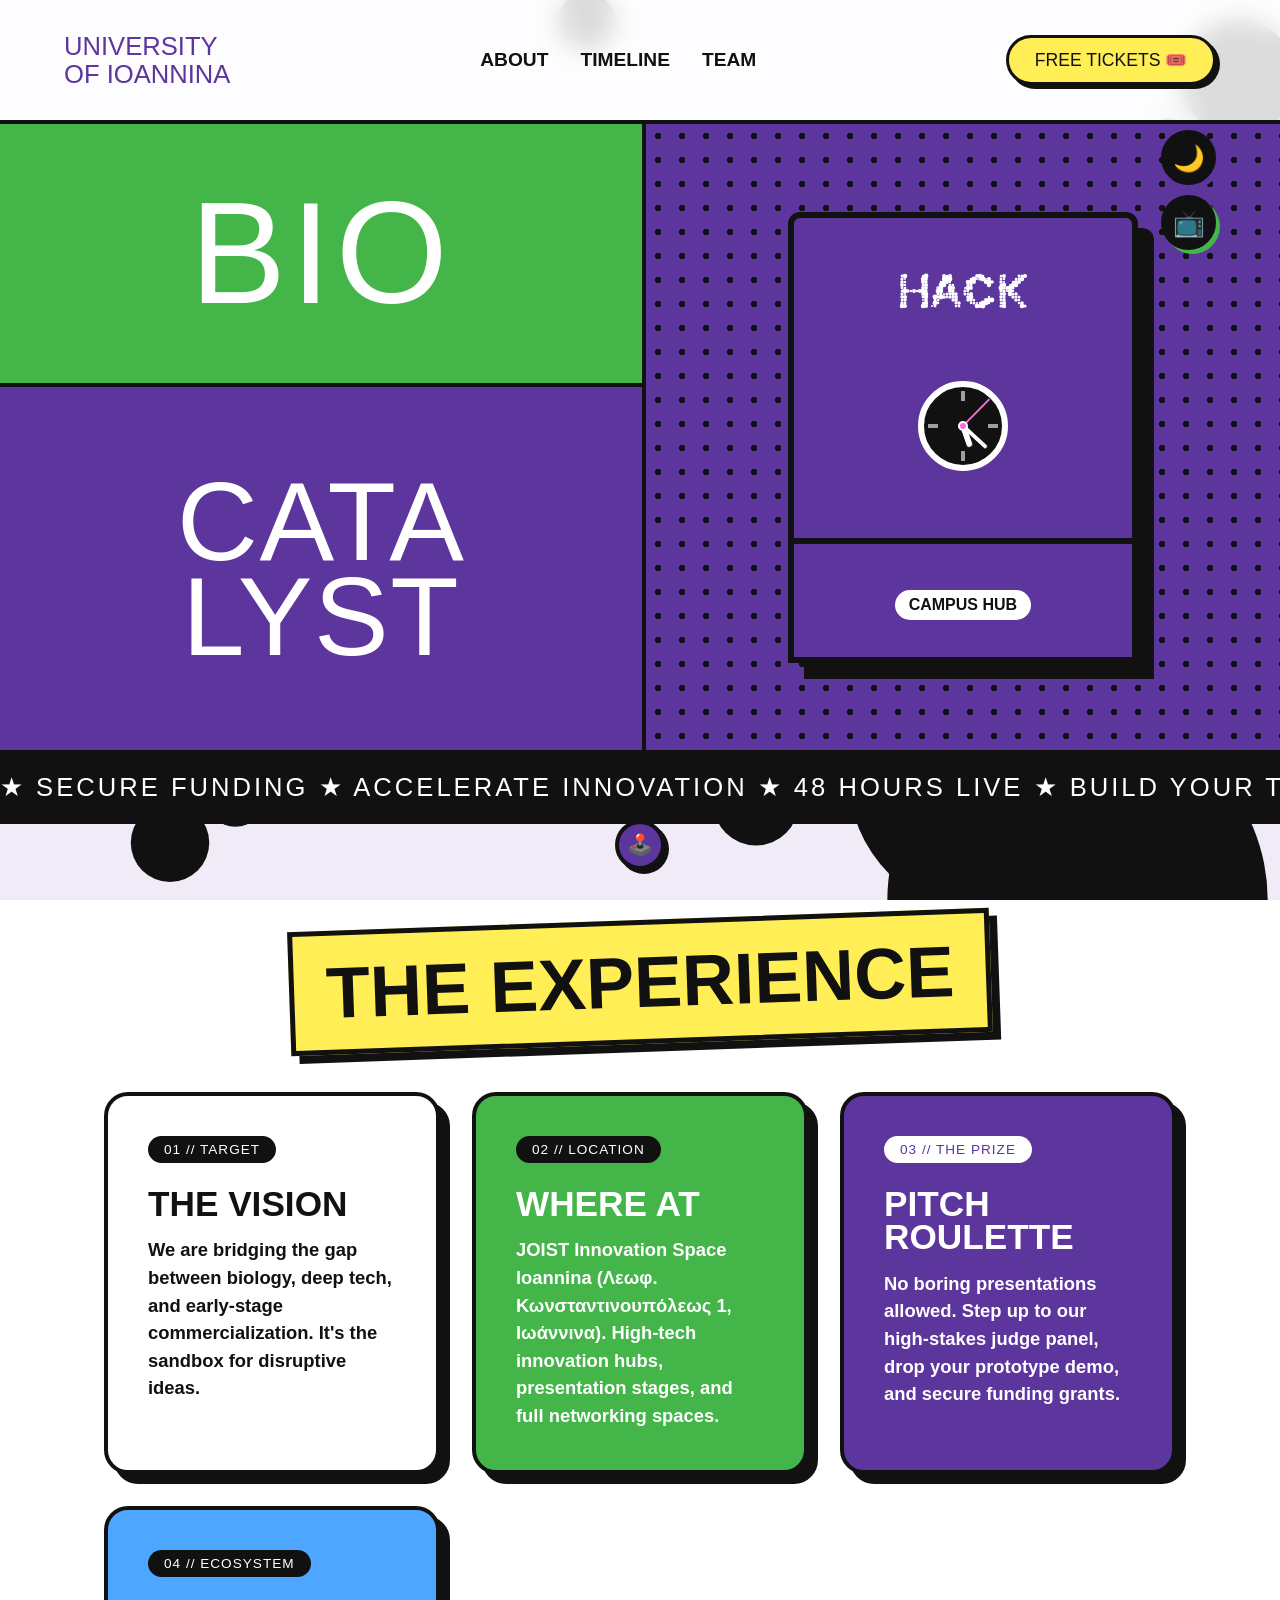
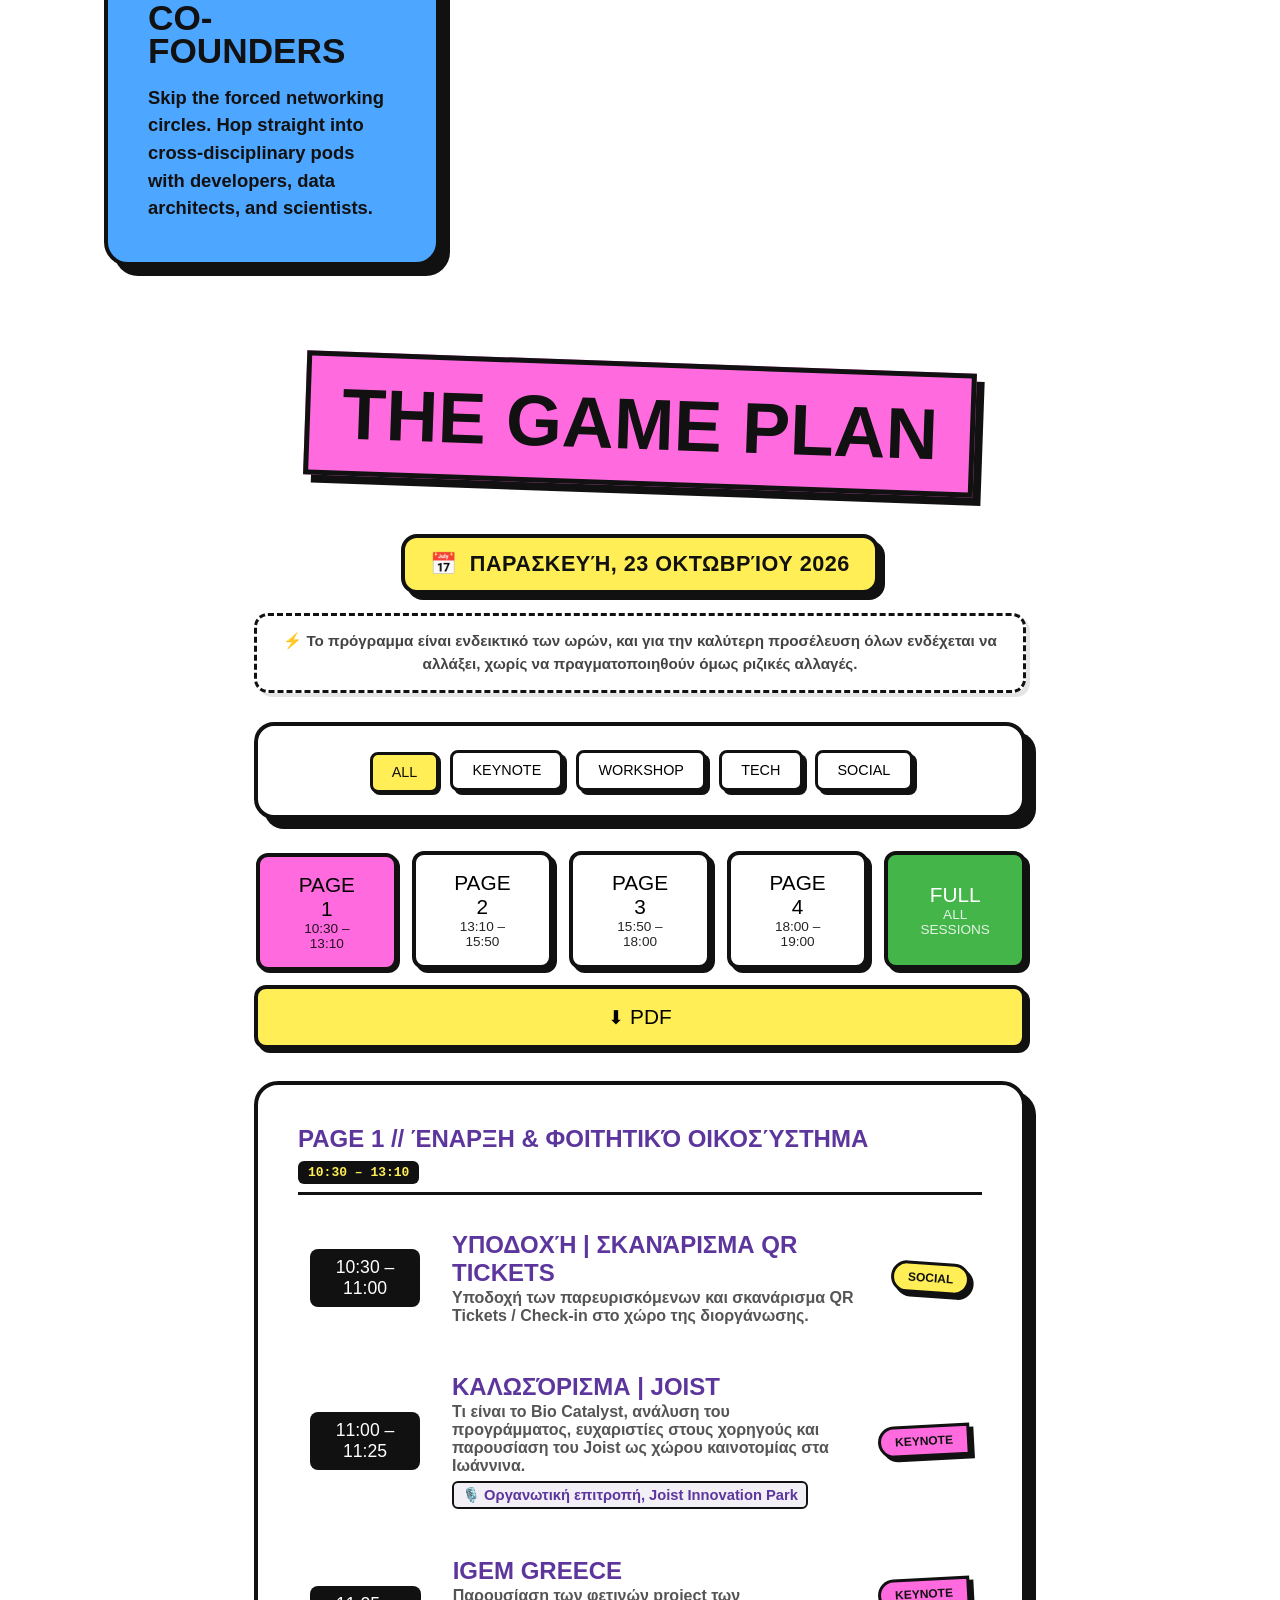
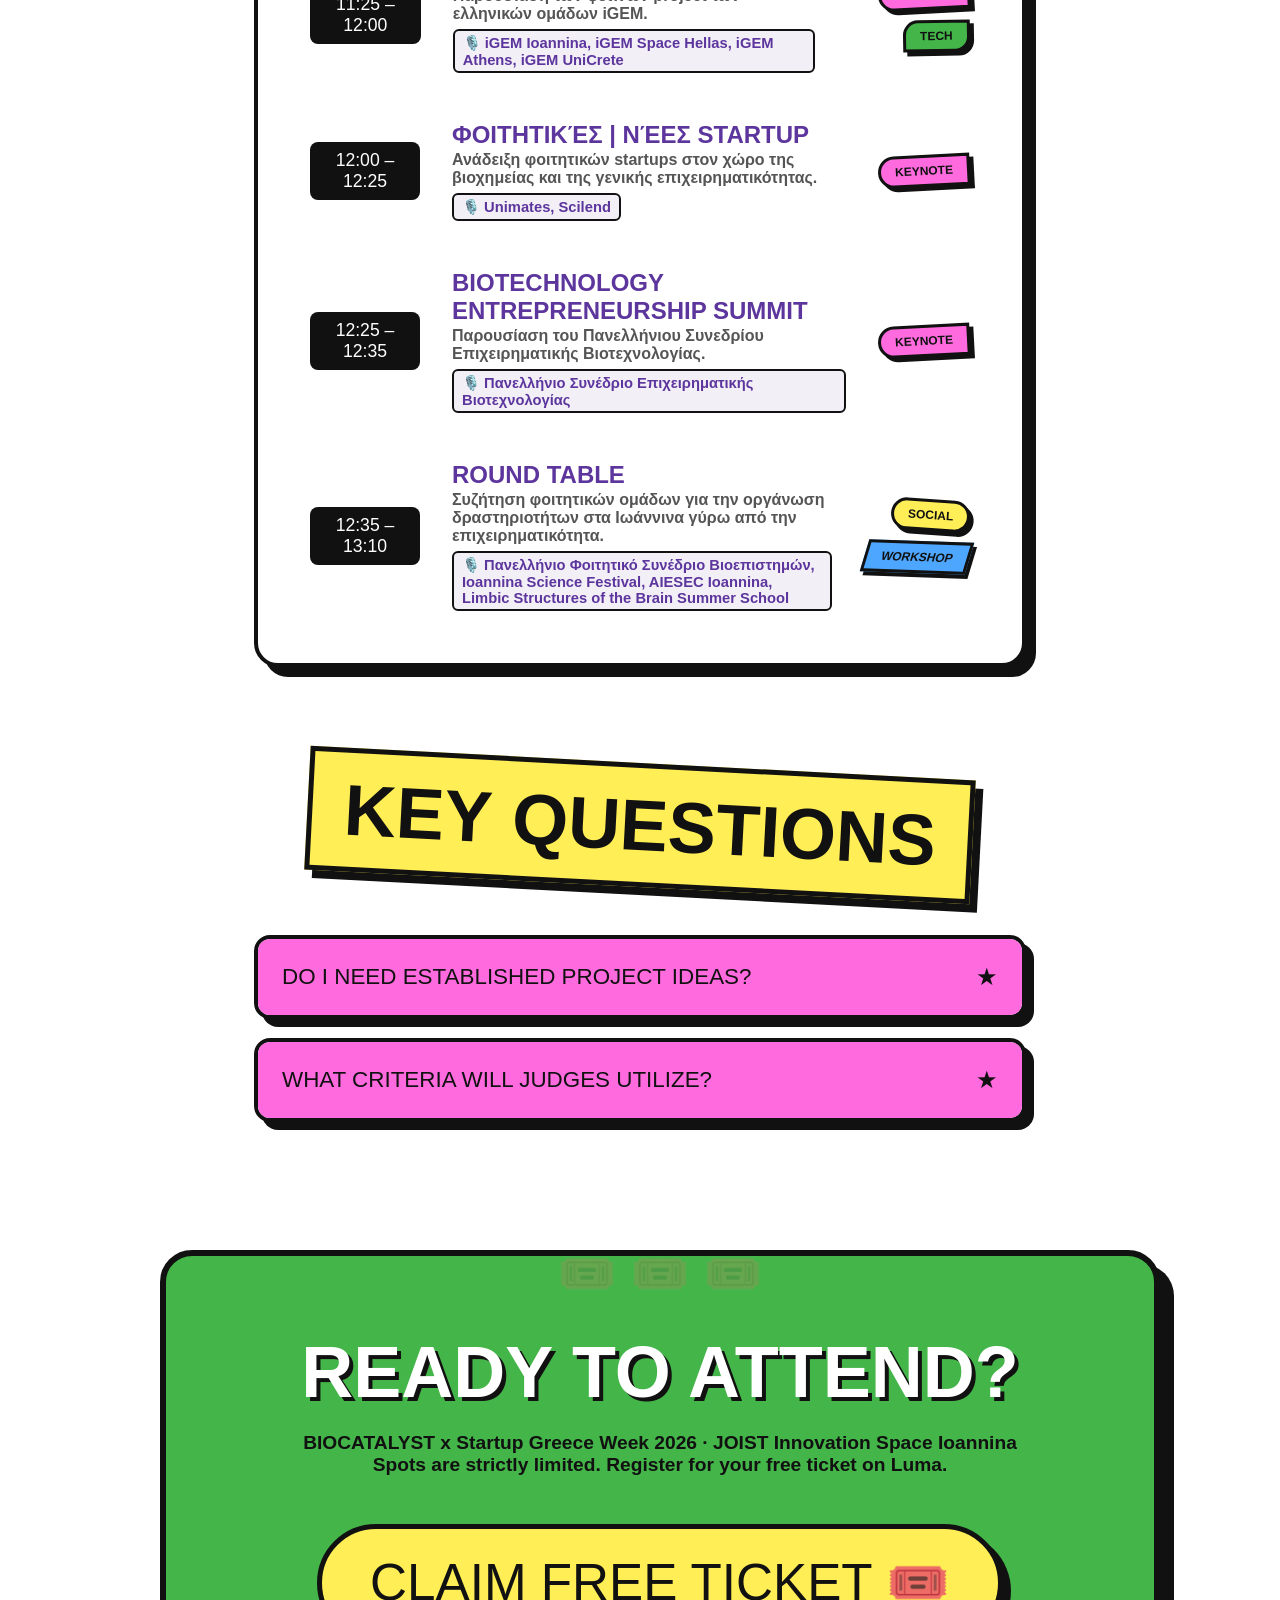
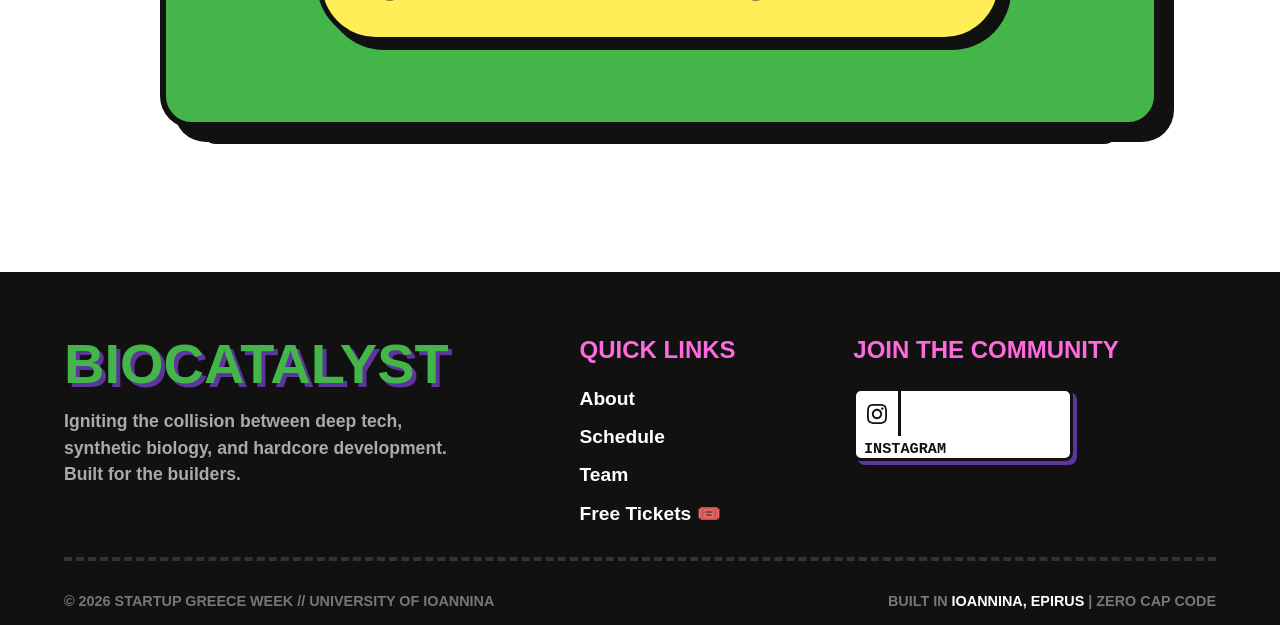
==== commit d72ebe27: "team program" ====
--- a/index.html
+++ b/index.html
@@ -93,11 +93,16 @@
             "url": "https://biocatalyst.uoi.gr"
         },
         "performer": [
+            { "@type": "Person", "name": "Lars Rasmussen" },
             { "@type": "Person", "name": "Prof. Dimitrios Fotiadis" },
-            { "@type": "Person", "name": "Roula Bachtalia" },
+            { "@type": "Person", "name": "Efthymis Georgakopoulos" },
             { "@type": "Person", "name": "Thodoris Zervas" },
-            { "@type": "Person", "name": "Prof. Dimitrios Leonidas" },
-            { "@type": "Person", "name": "George Gkoletsis" }
+            { "@type": "Person", "name": "Prof. Andreas Vitsos" },
+            { "@type": "Person", "name": "Eleni Koutelida" },
+            { "@type": "Person", "name": "Panagiotis Tzavaras" },
+            { "@type": "Person", "name": "Prof. Sotiria Triantari" },
+            { "@type": "Person", "name": "George Gkoletsis" },
+            { "@type": "Person", "name": "Ioanna Karachaliou" }
         ],
         "offers": {
             "@type": "Offer",
@@ -340,8 +345,8 @@
         <div class="tabs">
             <button class="tab-btn active hover-trigger" onclick="switchTab('page1', this)">Page 1 <span style="font-size: 0.85rem; display: block; opacity: 0.85;">10:30 – 13:10</span></button>
             <button class="tab-btn hover-trigger" onclick="switchTab('page2', this)">Page 2 <span style="font-size: 0.85rem; display: block; opacity: 0.85;">13:10 – 15:50</span></button>
-            <button class="tab-btn hover-trigger" onclick="switchTab('page3', this)">Page 3 <span style="font-size: 0.85rem; display: block; opacity: 0.85;">15:50 – 17:55</span></button>
-            <button class="tab-btn hover-trigger" onclick="switchTab('page4', this)">Page 4 <span style="font-size: 0.85rem; display: block; opacity: 0.85;">17:55 – 19:00</span></button>
+            <button class="tab-btn hover-trigger" onclick="switchTab('page3', this)">Page 3 <span style="font-size: 0.85rem; display: block; opacity: 0.85;">15:50 – 18:00</span></button>
+            <button class="tab-btn hover-trigger" onclick="switchTab('page4', this)">Page 4 <span style="font-size: 0.85rem; display: block; opacity: 0.85;">18:00 – 19:00</span></button>
             <button class="tab-btn hover-trigger" onclick="switchTab('all', this)" style="background: var(--green); color: var(--white);">Full <span style="font-size: 0.85rem; display: block; opacity: 0.85;">All Sessions</span></button>
             <button class="tab-btn hover-trigger" id="downloadPdfBtn" style="background: var(--yellow);"><span style="font-size: 1.2rem;">⬇</span> PDF</button>
         </div>
@@ -381,7 +386,7 @@
                 <div class="event-info">
                     <h4>iGEM Greece</h4>
                     <p>Παρουσίαση των φετινών project των ελληνικών ομάδων iGEM.</p>
-                    <span class="event-speaker">🎙️ iGEM Ioannina, iGEM UniCrete, iGEM Space Hellas, iGEM Athens</span>
+                    <span class="event-speaker">🎙️ iGEM Ioannina, iGEM Space Hellas, iGEM Athens, iGEM UniCrete</span>
                 </div>
                 <div class="event-tags">
                     <span class="sticker-tag tag-keynote hover-trigger">KEYNOTE</span>
@@ -418,7 +423,7 @@
                 <div class="event-info">
                     <h4>Round Table</h4>
                     <p>Συζήτηση φοιτητικών ομάδων για την οργάνωση δραστηριοτήτων στα Ιωάννινα γύρω από την επιχειρηματικότητα.</p>
-                    <span class="event-speaker">🎙️ Πανελλήνιο Φοιτητικό Συνέδριο Βιοεπιστημών, Ioannina Science Festival, AIESEC, Limbic Brain School</span>
+                    <span class="event-speaker">🎙️ Πανελλήνιο Φοιτητικό Συνέδριο Βιοεπιστημών, Ioannina Science Festival, AIESEC Ioannina, Limbic Structures of the Brain Summer School</span>
                 </div>
                 <div class="event-tags">
                     <span class="sticker-tag tag-social hover-trigger">SOCIAL</span>
@@ -446,25 +451,12 @@
                 </div>
             </div>
 
-            <div class="timeline-row hover-trigger" data-event="how-to-startup" data-tags="keynote,workshop">
-                <div class="time-badge">13:30 – 13:50</div>
-                <div class="event-info">
-                    <h4>How to “Start-Up”</h4>
-                    <p>Προσκεκλημένοι ομιλητές, ακαδημαϊκοί και επαγγελματίες, δίνουν τα θεμέλια του πώς κατασκευάζεις μια startup.</p>
-                    <span class="event-speaker">🎙️ Στελέχη συμβουλευτικών εταιρειών</span>
-                </div>
-                <div class="event-tags">
-                    <span class="sticker-tag tag-keynote hover-trigger">KEYNOTE</span>
-                    <span class="sticker-tag tag-workshop hover-trigger">WORKSHOP</span>
-                </div>
-            </div>
-
             <div class="timeline-row hover-trigger" data-event="how-to-bmc" data-tags="workshop,tech">
-                <div class="time-badge">13:50 – 14:10</div>
+                <div class="time-badge">13:30 – 13:45</div>
                 <div class="event-info">
                     <h4>How to make your BMC</h4>
-                    <p>Έναρξη καθοδήγησης και διαγωνισμού. Οι ομιλητές καθοδηγούν τους διαγωνιζόμενους στην κατασκευή ενός robust business plan, με βάση όσα έμαθαν.</p>
-                    <span class="event-speaker">🎙️ ΜΟΚΕ Παν. Ιωαννίνων (Γιώργος Γκολέτσης) & στελέχη συμβουλευτικών</span>
+                    <p>Έναρξη καθοδήγησης και διαγωνισμού. Οι ομιλητές καθοδηγούν τους διαγωνιζόμενους στην κατασκευή ενός robust business plan. Έναρξη διαγωνισμού.</p>
+                    <span class="event-speaker">🎙️ ΜΟΚΕ Παν. Ιωαννίνων (Γιώργος Γκολέτσης) & στελέχη εταιρειών</span>
                 </div>
                 <div class="event-tags">
                     <span class="sticker-tag tag-workshop hover-trigger">WORKSHOP</span>
@@ -472,12 +464,25 @@
                 </div>
             </div>
 
+            <div class="timeline-row hover-trigger" data-event="how-to-startup" data-tags="keynote,workshop">
+                <div class="time-badge">13:45 – 14:20</div>
+                <div class="event-info">
+                    <h4>How to "Start-Up"</h4>
+                    <p>Προσκεκλημένοι ομιλητές, ακαδημαϊκοί και επαγγελματίες, δίνουν τα θεμέλια του πώς κατασκευάζεις μια startup. (13:45 - 14:05 παρουσίαση Παναγιώτη & QnA. 14:05 - 14:20 παρουσίαση κ. Τριαντάρη & QnA).</p>
+                    <span class="event-speaker">🎙️ Παναγιώτης Τζαβάρας (OneThink), κ. Σωτηρία Τριαντάρη (UOWM)</span>
+                </div>
+                <div class="event-tags">
+                    <span class="sticker-tag tag-keynote hover-trigger">KEYNOTE</span>
+                    <span class="sticker-tag tag-workshop hover-trigger">WORKSHOP</span>
+                </div>
+            </div>
+
             <div class="timeline-row hover-trigger" data-event="lunch-bmc-networking" data-tags="social,workshop">
-                <div class="time-badge">14:10 – 14:50</div>
+                <div class="time-badge">14:20 – 14:50</div>
                 <div class="event-info">
                     <h4>Lunch Break | BMC Workshop | Networking</h4>
                     <p>Παράλληλη δράση του BMC Workshop: κατασκευή BMC και pitch decks για παρουσίαση στους παρευρισκόμενους.</p>
-                    <span class="event-speaker">🎙️ ΜΟΚΕ Πανεπιστημίου Ιωαννίνων & στελέχη συμβουλευτικών</span>
+                    <span class="event-speaker">🎙️ ΜΟΚΕ Πανεπιστημίου Ιωαννίνων & στελέχη συμβουλευτικών εταιρειών</span>
                 </div>
                 <div class="event-tags">
                     <span class="sticker-tag tag-social hover-trigger">SOCIAL</span>
@@ -489,8 +494,8 @@
                 <div class="time-badge">14:50 – 15:20</div>
                 <div class="event-info">
                     <h4>Funding Session</h4>
-                    <p>Καθηγητές και τραπεζικά στελέχη καθοδηγούν τους φοιτητές στο πώς να χρηματοδοτήσουν την ιδέα τους (κυρίως startup).</p>
-                    <span class="event-speaker">🎙️ Ρούλα Μπαχταλιά, Head of Venture Banking, Eurobank</span>
+                    <p>Στέλεχος του egg της Eurobank παρουσιάζει το πρόγραμμα και εξηγεί πώς χρηματοδοτείται μια startup στα πρώτα της βήματα: πηγές χρηματοδότησης σε κάθε στάδιο, τι κοιτάζουν οι επενδυτές και πώς παρουσιάζεις την ιδέα σου για να τους πείσεις. Ακολουθούν ερωτήσεις για το venture capital.</p>
+                    <span class="event-speaker">🎙️ Ευθύμης Γεωργακόπουλος, EGG Programme Manager, Eurobank</span>
                 </div>
                 <div class="event-tags">
                     <span class="sticker-tag tag-workshop hover-trigger">WORKSHOP</span>
@@ -498,11 +503,11 @@
                 </div>
             </div>
 
-            <div class="timeline-row hover-trigger" data-event="legal-patent" data-tags="workshop">
+            <div class="timeline-row hover-trigger" data-event="legal-startups" data-tags="workshop">
                 <div class="time-badge">15:20 – 15:50</div>
                 <div class="event-info">
-                    <h4>Νομικό Πλαίσιο | Κατοχύρωση Πατέντας</h4>
-                    <p>Consulting session για νομικά και επιχειρηματικά θέματα που αφορούν μια startup.</p>
+                    <h4>Legal for Startups 101</h4>
+                    <p>Consulting session για τα συχνότερα νομικά θέματα που αφορούν μια startup.</p>
                     <span class="event-speaker">🎙️ Θοδωρής Ζέρβας, Ιδρυτής, startuplawyer.gr</span>
                 </div>
                 <div class="event-tags">
@@ -514,28 +519,28 @@
         <!-- PAGE 3 PANE -->
         <div id="page3" class="timeline-pane">
             <div style="margin-bottom: 1.5rem; border-bottom: 3px solid var(--black); padding-bottom: 0.5rem; display: flex; justify-content: space-between; align-items: center; flex-wrap: wrap; gap: 0.5rem;">
-                <h3 style="font-size: 1.5rem; text-transform: uppercase; color: var(--pink);">Page 3 // Βιοοικονομία, Industry & Έρευνα</h3>
-                <span style="font-family: monospace; font-weight: bold; background: var(--black); color: var(--yellow); padding: 4px 10px; border-radius: 6px;">15:50 – 17:55</span>
-            </div>
-
-            <div class="timeline-row hover-trigger" data-event="escape-to-industry" data-tags="keynote,social">
+                <h3 style="font-size: 1.5rem; text-transform: uppercase; color: var(--pink);">Page 3 // Βιοοικονομία, Career & Digital Health</h3>
+                <span style="font-family: monospace; font-weight: bold; background: var(--black); color: var(--yellow); padding: 4px 10px; border-radius: 6px;">15:50 – 18:00</span>
+            </div>
+
+            <div class="timeline-row hover-trigger" data-event="bioeconomy-career" data-tags="keynote">
                 <div class="time-badge">15:50 – 16:15</div>
                 <div class="event-info">
-                    <h4>Escape to Industry</h4>
-                    <p>Η μετάβαση από τις σπουδές στην αγορά εργασίας αλλά και στα soft skills που χρειάζεται κάποιος. Τόσο στο επιχειρείν όσο και στη καριέρα του.</p>
-                    <span class="event-speaker">🎙️ Υπό διαμόρφωση</span>
-                </div>
-                <div class="event-tags">
-                    <span class="sticker-tag tag-keynote hover-trigger">KEYNOTE</span>
-                    <span class="sticker-tag tag-social hover-trigger">SOCIAL</span>
+                    <h4>Καριέρα στη Βιοοικονομία</h4>
+                    <p>Πως συνδέουμε τις θετικές επιστήμες (χημεία, φαρμακευτική) με την επιχειρηματικότητα και τη καινοτομία.</p>
+                    <span class="event-speaker">🎙️ Ανδρέας Βίτσος, Καθηγητής, Τμήμα Φαρμακευτικής, ΕΚΠΑ</span>
+                </div>
+                <div class="event-tags">
+                    <span class="sticker-tag tag-keynote hover-trigger">KEYNOTE</span>
                 </div>
             </div>
 
             <div class="timeline-row hover-trigger" data-event="coffee-bmc-check" data-tags="social,workshop">
-                <div class="time-badge">16:15 – 16:30</div>
+                <div class="time-badge">16:15 – 16:40</div>
                 <div class="event-info">
                     <h4>Coffee Break | Έλεγχος των BMC Projects</h4>
                     <p>Διάλειμμα καφέ και έλεγχος των BMC Projects από τους μέντορες.</p>
+                    <span class="event-speaker">🎙️ Οργανωτική επιτροπή & Μέντορες</span>
                 </div>
                 <div class="event-tags">
                     <span class="sticker-tag tag-social hover-trigger">SOCIAL</span>
@@ -543,45 +548,47 @@
                 </div>
             </div>
 
-            <div class="timeline-row hover-trigger" data-event="bioeconomy-career" data-tags="keynote">
-                <div class="time-badge">16:30 – 16:50</div>
-                <div class="event-info">
-                    <h4>Καριέρα στη Βιοοικονομία</h4>
-                    <p>Ομιλητές και επαγγελματίες εξηγούν πώς κάποιος χτίζει κάτι στον τομέα.</p>
-                    <span class="event-speaker">🎙️ Βίτσος</span>
-                </div>
-                <div class="event-tags">
-                    <span class="sticker-tag tag-keynote hover-trigger">KEYNOTE</span>
-                </div>
-            </div>
-
-            <div class="timeline-row hover-trigger" data-event="panathenea" data-tags="keynote">
-                <div class="time-badge">16:50 – 17:00</div>
-                <div class="event-info">
-                    <h4>Panathēnea</h4>
-                    <p>Εκπρόσωπος του γνωστού ελληνικού φεστιβάλ καινοτομίας μιλάει για την επιχειρηματικότητα στην Ελλάδα και την ανάπτυξη των ελληνικών startups σε ευρωπαϊκό επίπεδο.</p>
-                    <span class="event-speaker">🎙️ Panathēnea</span>
-                </div>
-                <div class="event-tags">
-                    <span class="sticker-tag tag-keynote hover-trigger">KEYNOTE</span>
-                </div>
-            </div>
-
-            <div class="timeline-row hover-trigger" data-event="bioepixeirein" data-tags="keynote,tech">
+            <div class="timeline-row hover-trigger" data-event="campus-to-career" data-tags="keynote,social">
+                <div class="time-badge">16:40 – 17:00</div>
+                <div class="event-info">
+                    <h4>From Campus to Career | Soft Skills & Personal Branding</h4>
+                    <p>Τα soft skills που χρειάζεται κάποιος για να περάσει από τη θεωρία του πανεπιστημίου στην πράξη της εργασίας και για να διαχειριστεί μια startup, καθώς και personal branding: πώς χτίζεις σωστά το προφίλ σου στο LinkedIn και πώς ξεχωρίζεις στη σημερινή αγορά εργασίας.</p>
+                    <span class="event-speaker">🎙️ Ελένη Κουτελίδα, Subject Matter Expert, Talent Acquisition</span>
+                </div>
+                <div class="event-tags">
+                    <span class="sticker-tag tag-keynote hover-trigger">KEYNOTE</span>
+                    <span class="sticker-tag tag-social hover-trigger">SOCIAL</span>
+                </div>
+            </div>
+
+            <div class="timeline-row hover-trigger" data-event="digital-health" data-tags="tech,keynote">
                 <div class="time-badge">17:00 – 17:20</div>
                 <div class="event-info">
-                    <h4>BIOEPIXEIREIN</h4>
-                    <p>Παρουσίαση του μεταπτυχιακού προγράμματος από καθηγητή βιοχημείας.</p>
-                    <span class="event-speaker">🎙️ Δημήτριος Λεωνίδας, Καθηγητής Βιοχημείας, Πανεπιστήμιο Θεσσαλίας</span>
-                </div>
-                <div class="event-tags">
-                    <span class="sticker-tag tag-keynote hover-trigger">KEYNOTE</span>
+                    <h4>Digital Health</h4>
+                    <p>Η πληροφορική στον χώρο της βιοϋγείας και παρουσίαση του μεταπτυχιακού προγράμματος «Ψηφιακή Ιατρική» του Πανεπιστημίου Ιωαννίνων.</p>
+                    <span class="event-speaker">🎙️ Δημήτριος Φωτιάδης, Καθηγητής, Διευθυντής ΔΠΜΣ «Ψηφιακή Ιατρική», Παν. Ιωαννίνων</span>
+                </div>
+                <div class="event-tags">
                     <span class="sticker-tag tag-tech hover-trigger">TECH</span>
+                    <span class="sticker-tag tag-keynote hover-trigger">KEYNOTE</span>
+                </div>
+            </div>
+
+            <div class="timeline-row hover-trigger" data-event="ioannina-ecosystem" data-tags="keynote,social">
+                <div class="time-badge">17:20 – 17:40</div>
+                <div class="event-info">
+                    <h4>Οικοσύστημα Ιωαννίνων: παρόν και μέλλον</h4>
+                    <p>Προέλευση και δημιουργία της κοινότητας Ψηφιακών Νομάδων. Παρόν και μέλλον του οικοσυστήματος των Ιωαννίνων.</p>
+                    <span class="event-speaker">🎙️ κ. Κούτλας, CTO της DropSolid AI, Κοινότητα Ψηφιακών Νομάδων Ιωαννίνων</span>
+                </div>
+                <div class="event-tags">
+                    <span class="sticker-tag tag-keynote hover-trigger">KEYNOTE</span>
+                    <span class="sticker-tag tag-social hover-trigger">SOCIAL</span>
                 </div>
             </div>
 
             <div class="timeline-row hover-trigger" data-event="research-anchor" data-tags="tech,keynote">
-                <div class="time-badge">17:20 – 17:55</div>
+                <div class="time-badge">17:40 – 18:00</div>
                 <div class="event-info">
                     <h4>Research Anchor</h4>
                     <p>Ολιγόλεπτες παρουσιάσεις πτυχιακών και ερευνών φοιτητών που αφορούν την αγορά την οποία στοχεύουν οι ίδιοι.</p>
@@ -597,41 +604,28 @@
         <!-- PAGE 4 PANE -->
         <div id="page4" class="timeline-pane">
             <div style="margin-bottom: 1.5rem; border-bottom: 3px solid var(--black); padding-bottom: 0.5rem; display: flex; justify-content: space-between; align-items: center; flex-wrap: wrap; gap: 0.5rem;">
-                <h3 style="font-size: 1.5rem; text-transform: uppercase; color: var(--blue);">Page 4 // Informatics, Οικοσύστημα & Βραβεύσεις</h3>
-                <span style="font-family: monospace; font-weight: bold; background: var(--black); color: var(--yellow); padding: 4px 10px; border-radius: 6px;">17:55 – 19:00</span>
-            </div>
-
-            <div class="timeline-row hover-trigger" data-event="informatics-biohealth" data-tags="tech,keynote">
-                <div class="time-badge">17:55 – 18:15</div>
-                <div class="event-info">
-                    <h4>Informatics | BioHealth</h4>
-                    <p>Η πληροφορική στον χώρο της βιοϋγείας και παρουσίαση του μεταπτυχιακού προγράμματος «Ψηφιακή Ιατρική» του Πανεπιστημίου Ιωαννίνων.</p>
-                    <span class="event-speaker">🎙️ Δημήτριος Φωτιάδης, Καθηγητής, Διευθυντής ΔΠΜΣ «Ψηφιακή Ιατρική», Παν. Ιωαννίνων</span>
-                </div>
-                <div class="event-tags">
+                <h3 style="font-size: 1.5rem; text-transform: uppercase; color: var(--blue);">Page 4 // Panathēnea, Lars Rasmussen & Βραβεύσεις</h3>
+                <span style="font-family: monospace; font-weight: bold; background: var(--black); color: var(--yellow); padding: 4px 10px; border-radius: 6px;">18:00 – 19:00</span>
+            </div>
+
+            <div class="timeline-row hover-trigger" data-event="panathenea" data-tags="keynote,tech">
+                <div class="time-badge">18:00 – 18:30</div>
+                <div class="event-info">
+                    <h4>Panathēnea</h4>
+                    <p>Εκπρόσωπος του γνωστού ελληνικού φεστιβάλ καινοτομίας μιλάει για την επιχειρηματικότητα στην Ελλάδα και την ανάπτυξη των ελληνικών startups σε ευρωπαϊκό επίπεδο.</p>
+                    <span class="event-speaker">🎙️ Ιωάννα Καραχάλιου (Panathenea) & Lars Rasmussen (Co-Founder of Google Maps)</span>
+                </div>
+                <div class="event-tags">
+                    <span class="sticker-tag tag-keynote hover-trigger">KEYNOTE</span>
                     <span class="sticker-tag tag-tech hover-trigger">TECH</span>
-                    <span class="sticker-tag tag-keynote hover-trigger">KEYNOTE</span>
-                </div>
-            </div>
-
-            <div class="timeline-row hover-trigger" data-event="ioannina-ecosystem" data-tags="keynote,social">
-                <div class="time-badge">18:15 – 18:35</div>
-                <div class="event-info">
-                    <h4>Οικοσύστημα Ιωαννίνων</h4>
-                    <p>Προέλευση και δημιουργία της κοινότητας Ψηφιακών Νομάδων. Παρόν και μέλλον του οικοσυστήματος των Ιωαννίνων.</p>
-                    <span class="event-speaker">🎙️ κ. Γκούτλας, Κοινότητα Ψηφιακών Νομάδων Ιωαννίνων</span>
-                </div>
-                <div class="event-tags">
-                    <span class="sticker-tag tag-keynote hover-trigger">KEYNOTE</span>
-                    <span class="sticker-tag tag-social hover-trigger">SOCIAL</span>
                 </div>
             </div>
 
             <div class="timeline-row hover-trigger" data-event="closing-awards" data-tags="social,workshop">
-                <div class="time-badge">18:35 – 19:00</div>
-                <div class="event-info">
-                    <h4>Κλείσιμο | Ευχαριστίες | Networking</h4>
-                    <p>Βράβευση της καλύτερης BMC ιδέας και του καλύτερου pitch deck, που επιλέγονται από κριτική επιτροπή αποτελούμενη από τους ομιλητές της ημέρας.</p>
+                <div class="time-badge">18:30 – 19:00</div>
+                <div class="event-info">
+                    <h4>Closing Remarks & Networking | Βράβευση BMC</h4>
+                    <p>Βράβευση της καλύτερης BMC ιδέας και του καλύτερου pitch deck, που επιλέγονται από κριτική επιτροπή αποτελούμενη από τους ομιλητές της ημέρας. Κλείσιμο και networking.</p>
                     <span class="event-speaker">🎙️ Οργανωτική επιτροπή</span>
                 </div>
                 <div class="event-tags">
--- a/css/style.css
+++ b/css/style.css
@@ -1364,19 +1364,20 @@
             line-height: 1.1;
         }
         .team-grid-clean {
-            display: grid;
-            grid-template-columns: repeat(auto-fit, minmax(210px, 1fr));
-            gap: 2rem;
-            max-width: 1200px;
+            display: flex;
+            flex-wrap: wrap;
+            justify-content: center;
+            gap: 1.5rem;
+            max-width: 1320px;
             margin: 0 auto;
         }
-        @media (max-width: 1024px) {
-            .team-grid-clean { grid-template-columns: repeat(auto-fit, minmax(190px, 1fr)); gap: 1.5rem; }
-        }
         @media (max-width: 560px) {
-            .team-grid-clean { grid-template-columns: 1fr; }
+            .team-grid-clean { gap: 1.2rem; }
         }
         .team-card-clean {
+            flex: 1 1 200px;
+            max-width: 235px;
+            min-width: 200px;
             border: 4px solid var(--black);
             border-radius: 40px;
             background-color: var(--white);
@@ -1385,8 +1386,11 @@
             flex-direction: column;
             align-items: center;
             text-align: center;
-            padding: 2.5rem 1.5rem;
+            padding: 2.2rem 1.2rem;
             transition: transform 0.2s ease, box-shadow 0.2s ease;
+        }
+        @media (max-width: 560px) {
+            .team-card-clean { max-width: 100%; width: 100%; min-width: 0; }
         }
         .team-card-clean:hover {
             transform: translate(-4px, -4px) rotate(-1deg);
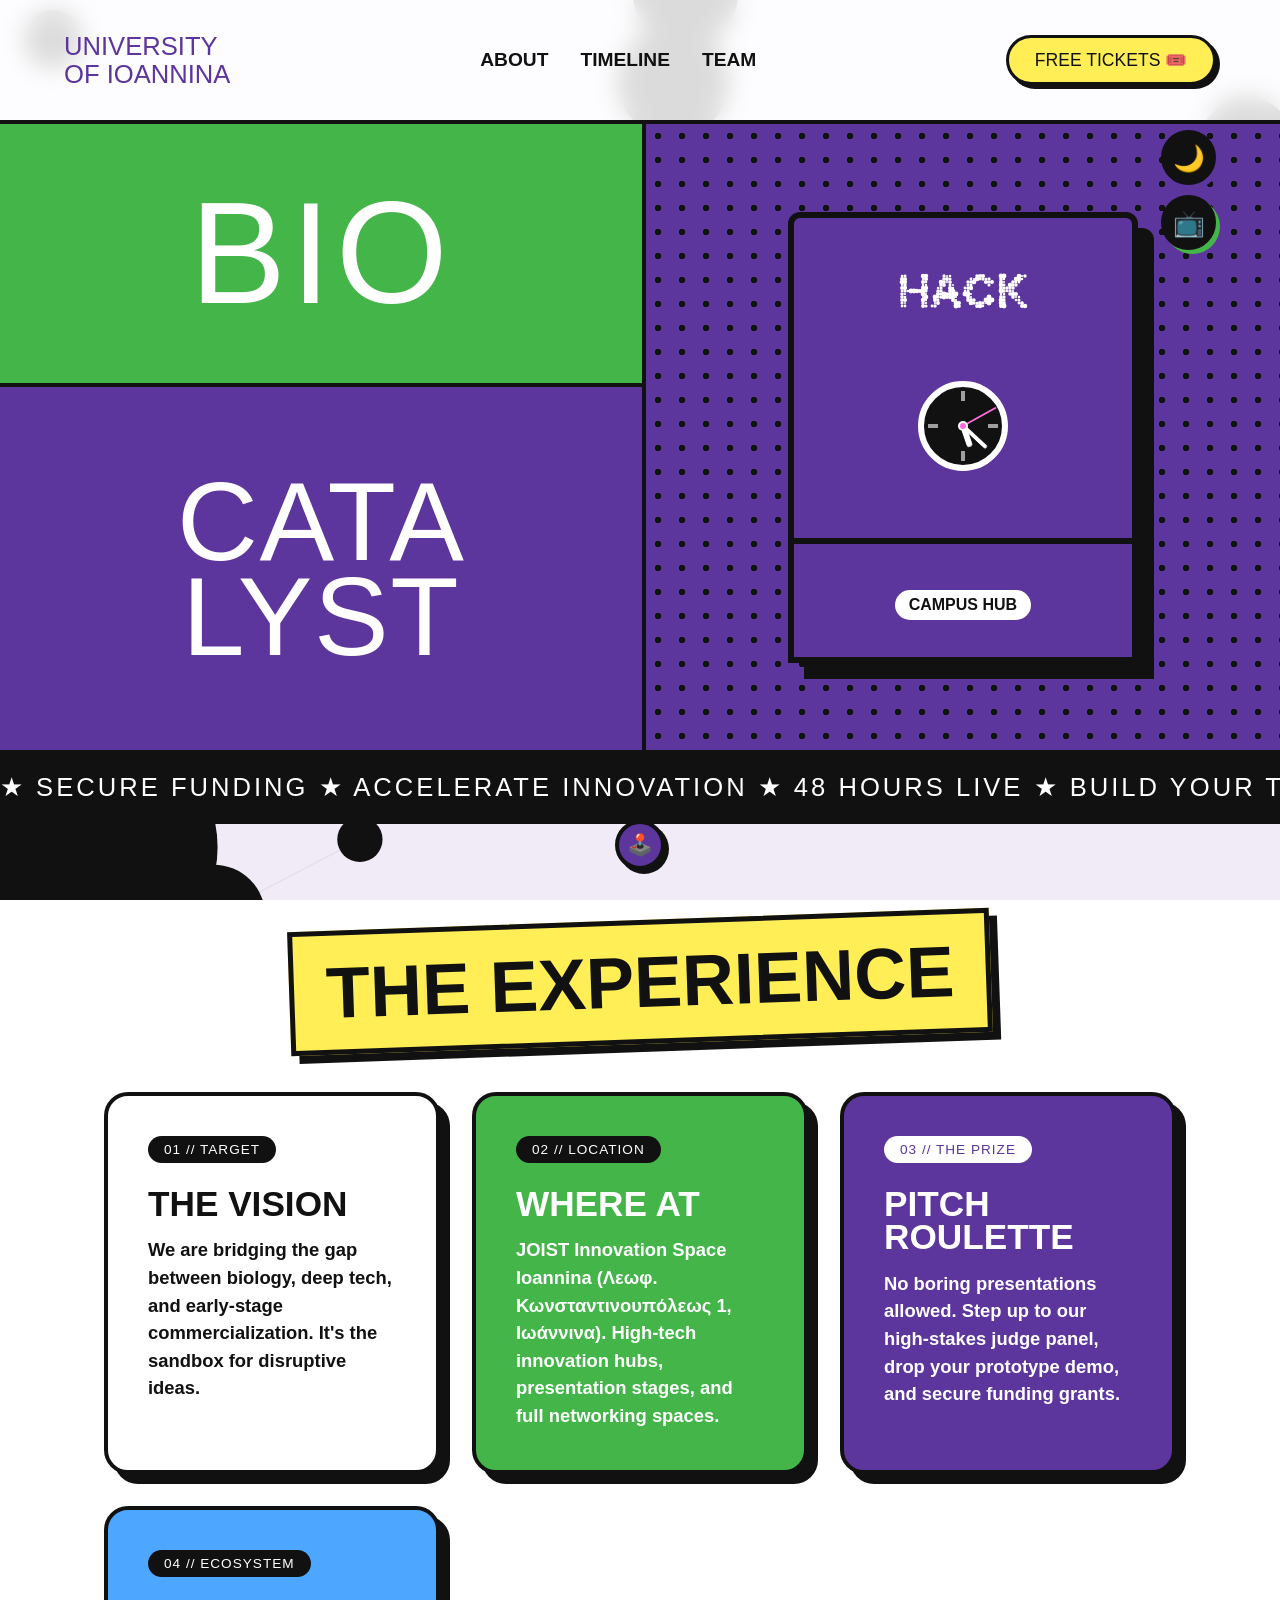
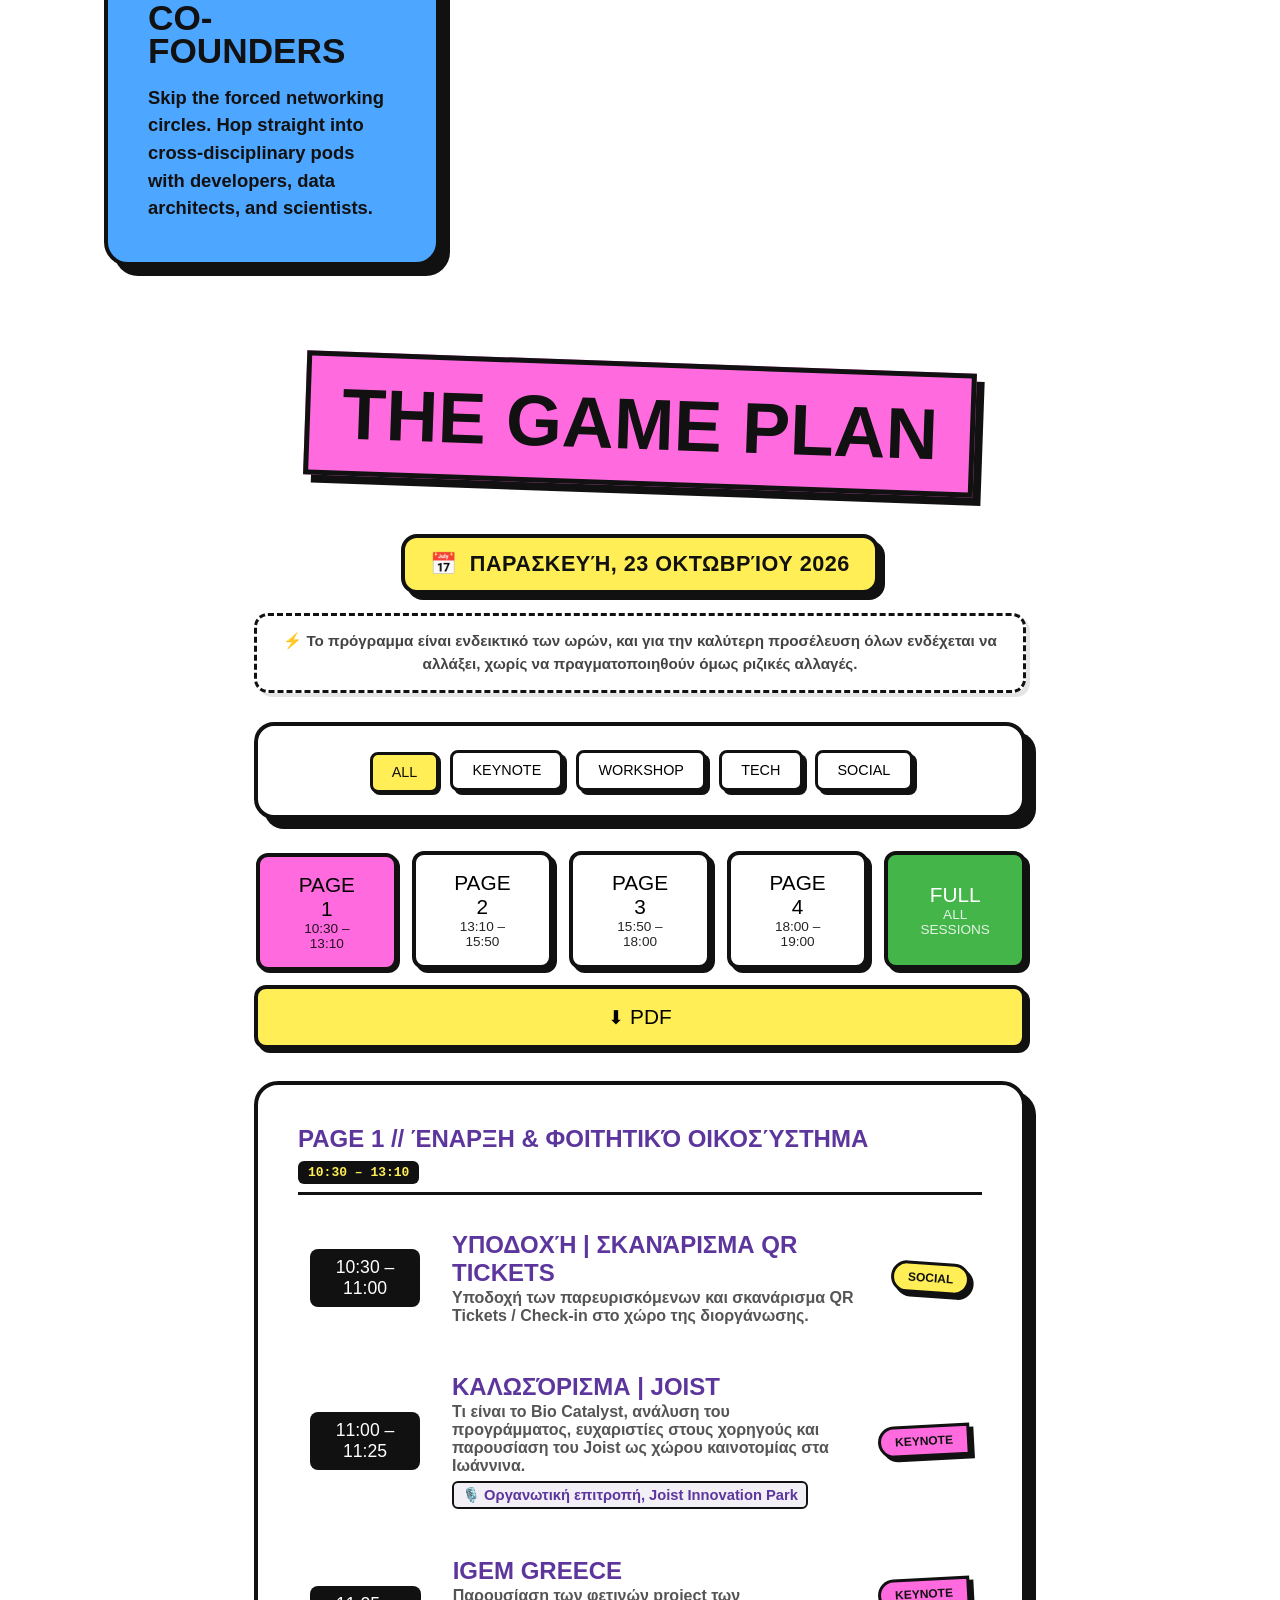
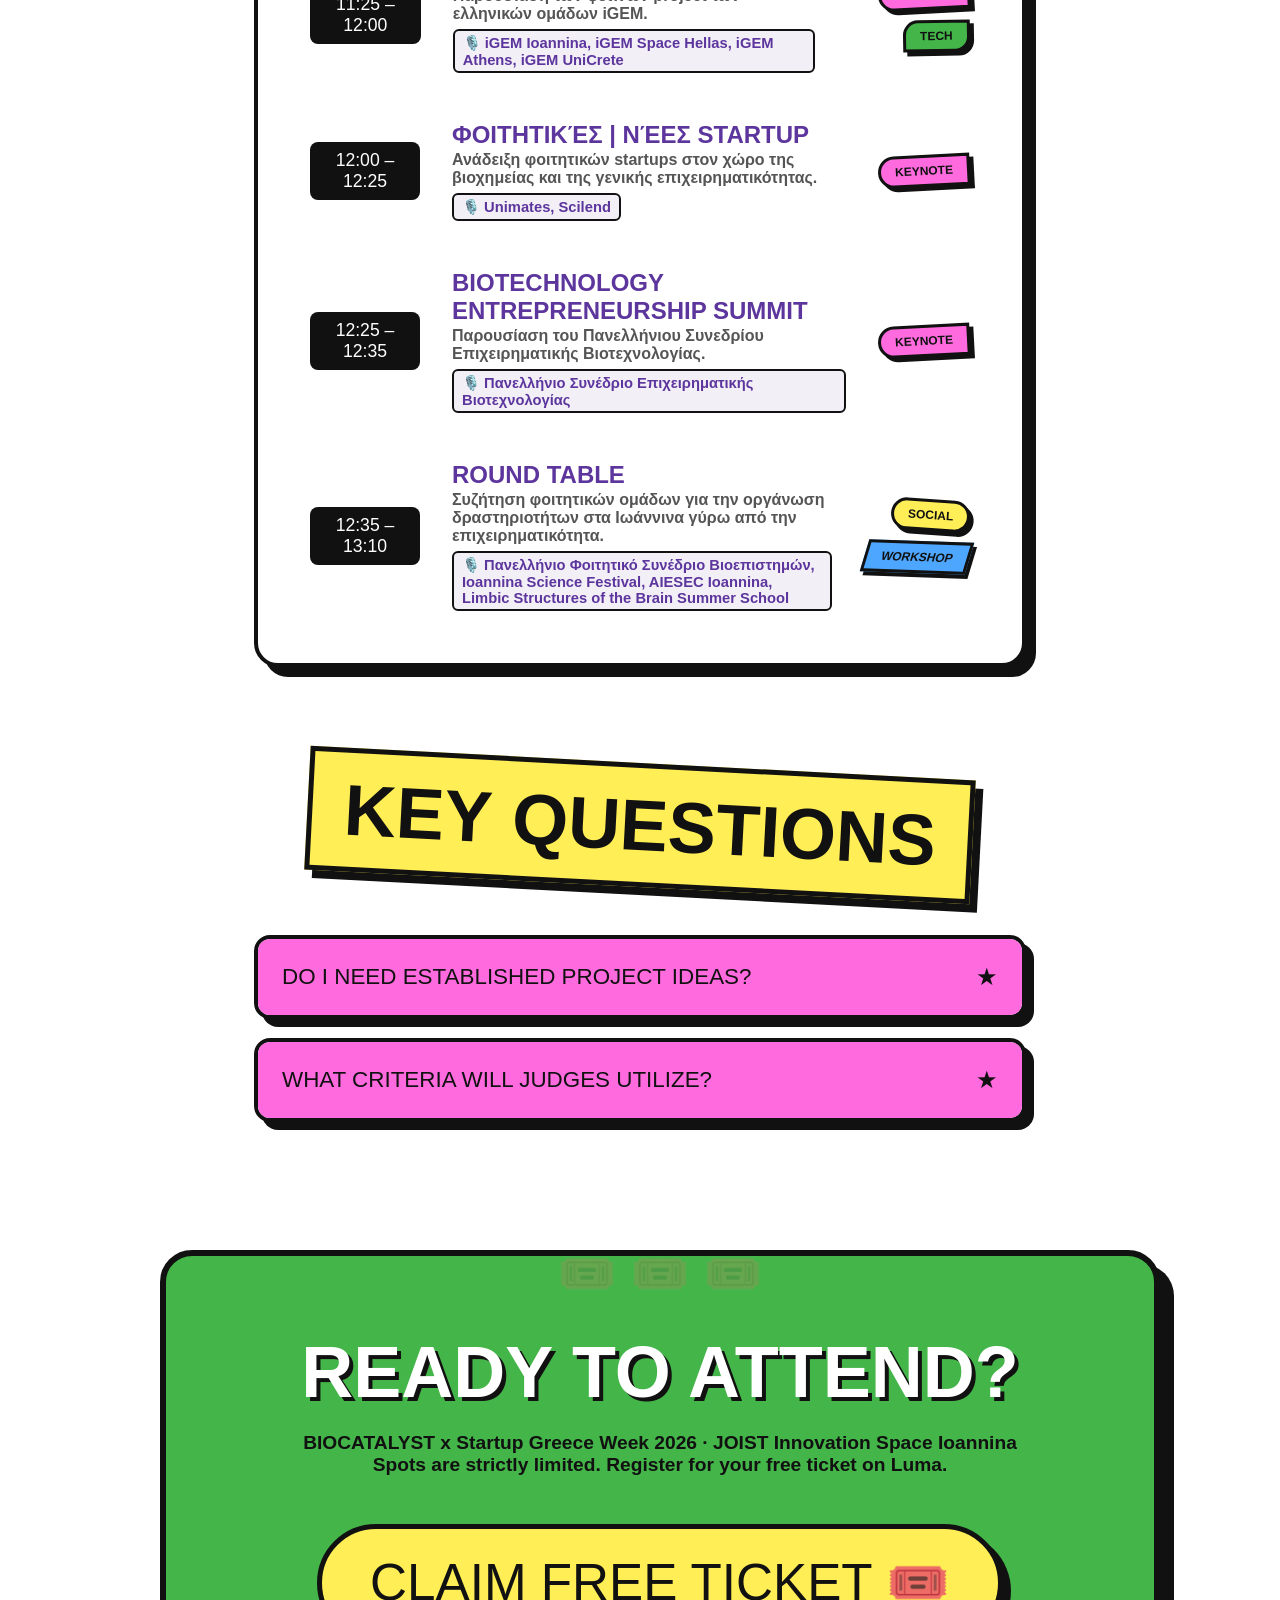
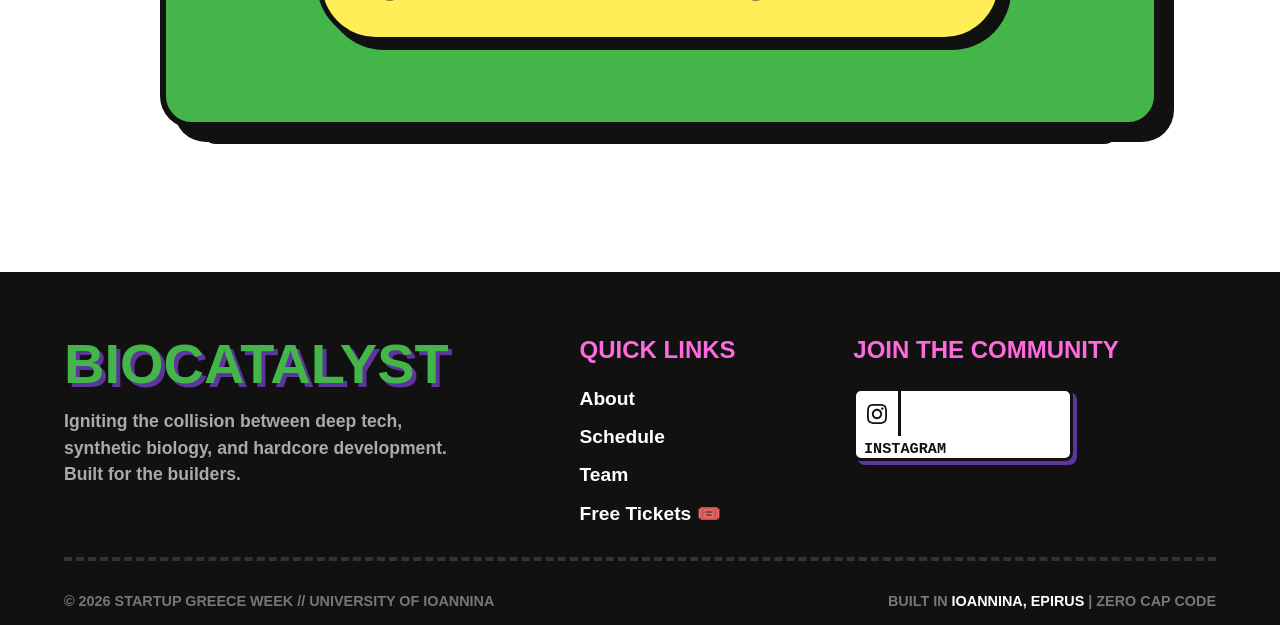
==== commit ad5bf8a8: "team" ====
--- a/index.html
+++ b/index.html
@@ -857,6 +857,6 @@
     </div>
 
 
-    <script src="js/main.js" defer></script>
+    <script src="js/main.js?v=11" defer></script>
 </body>
 </html>
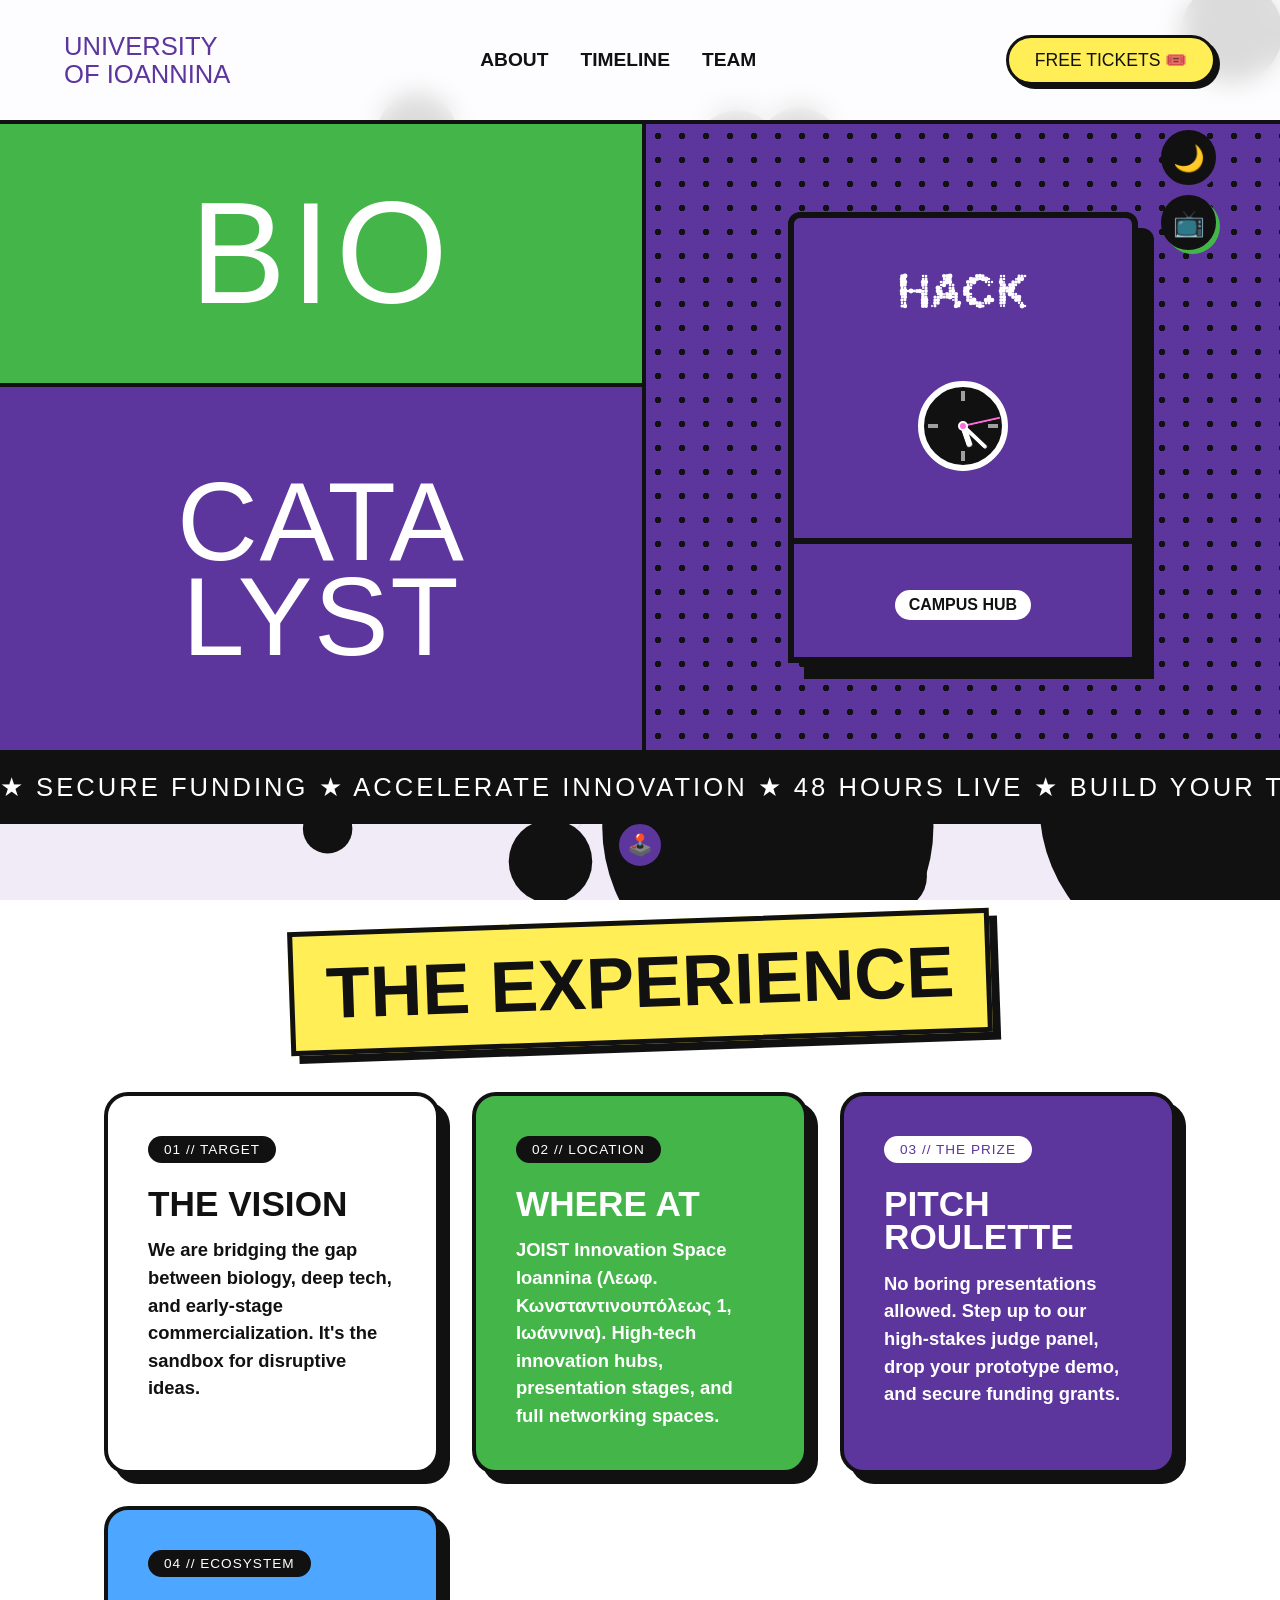
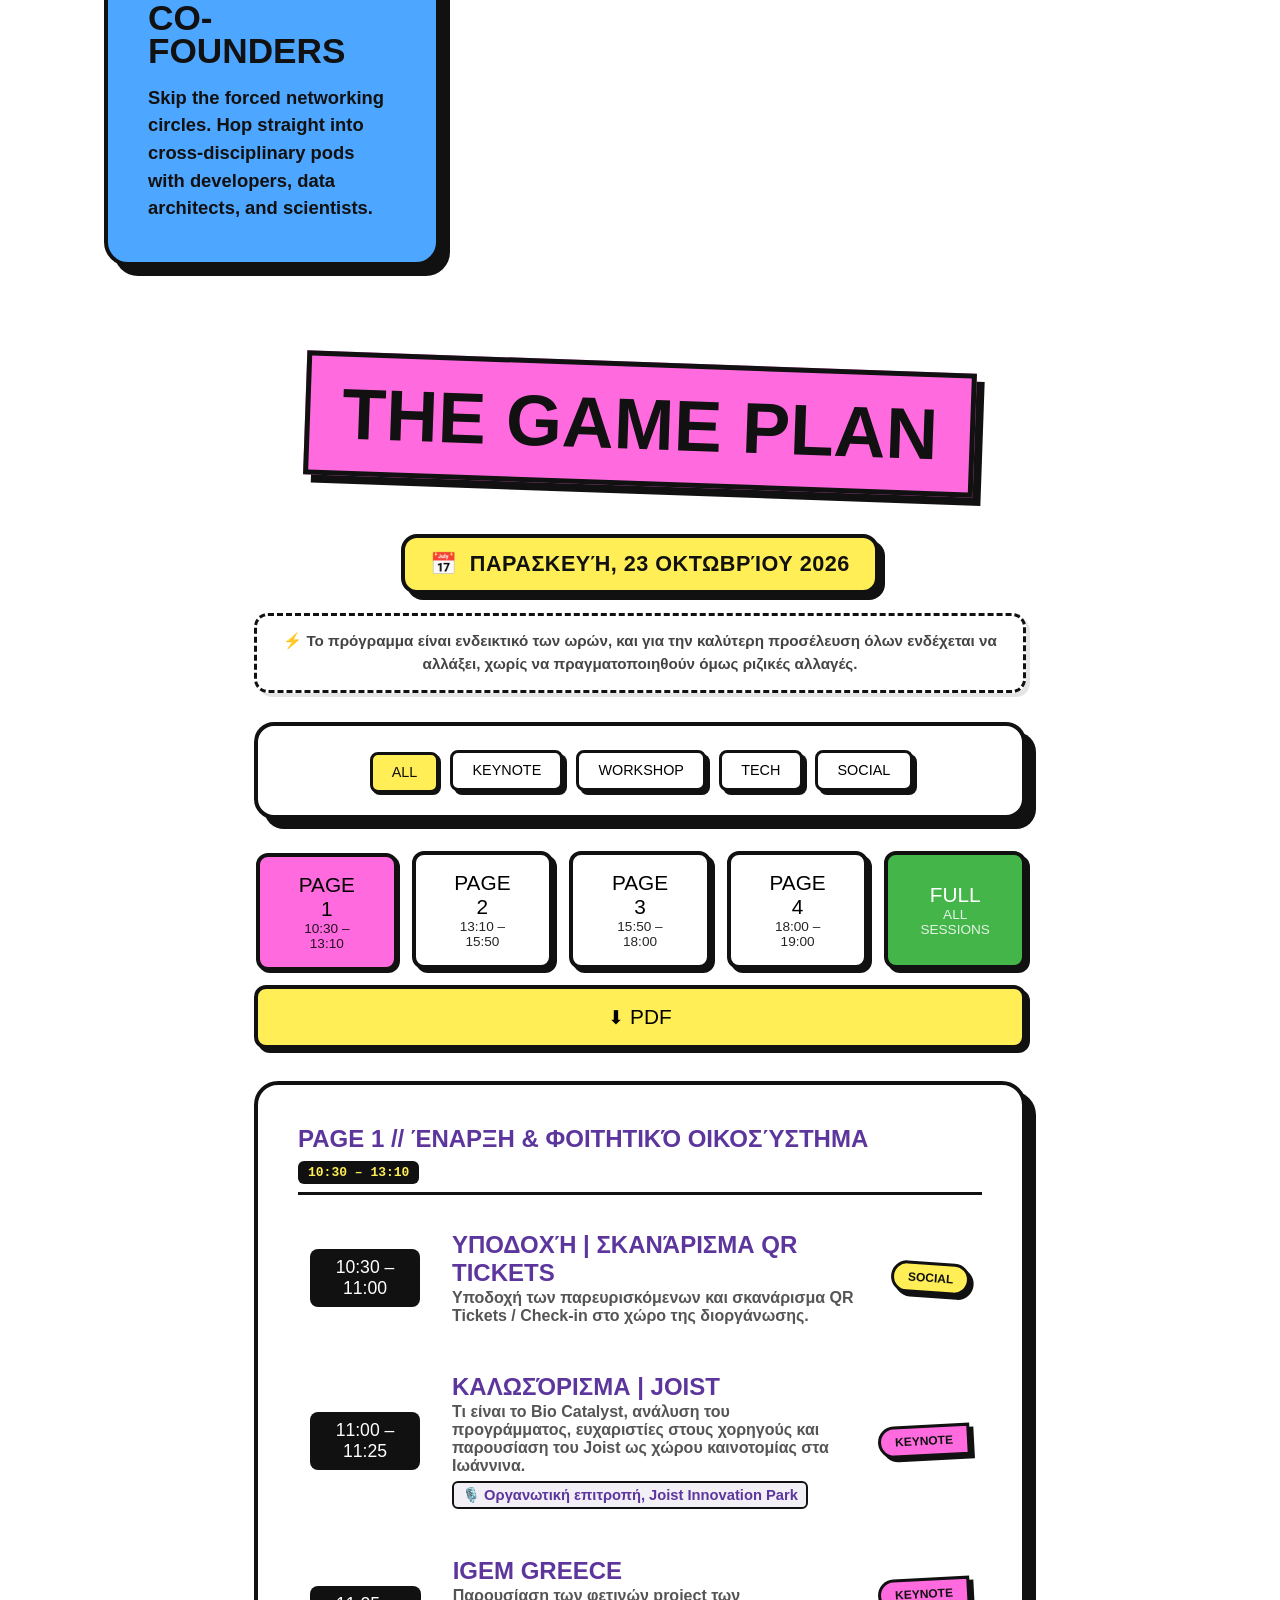
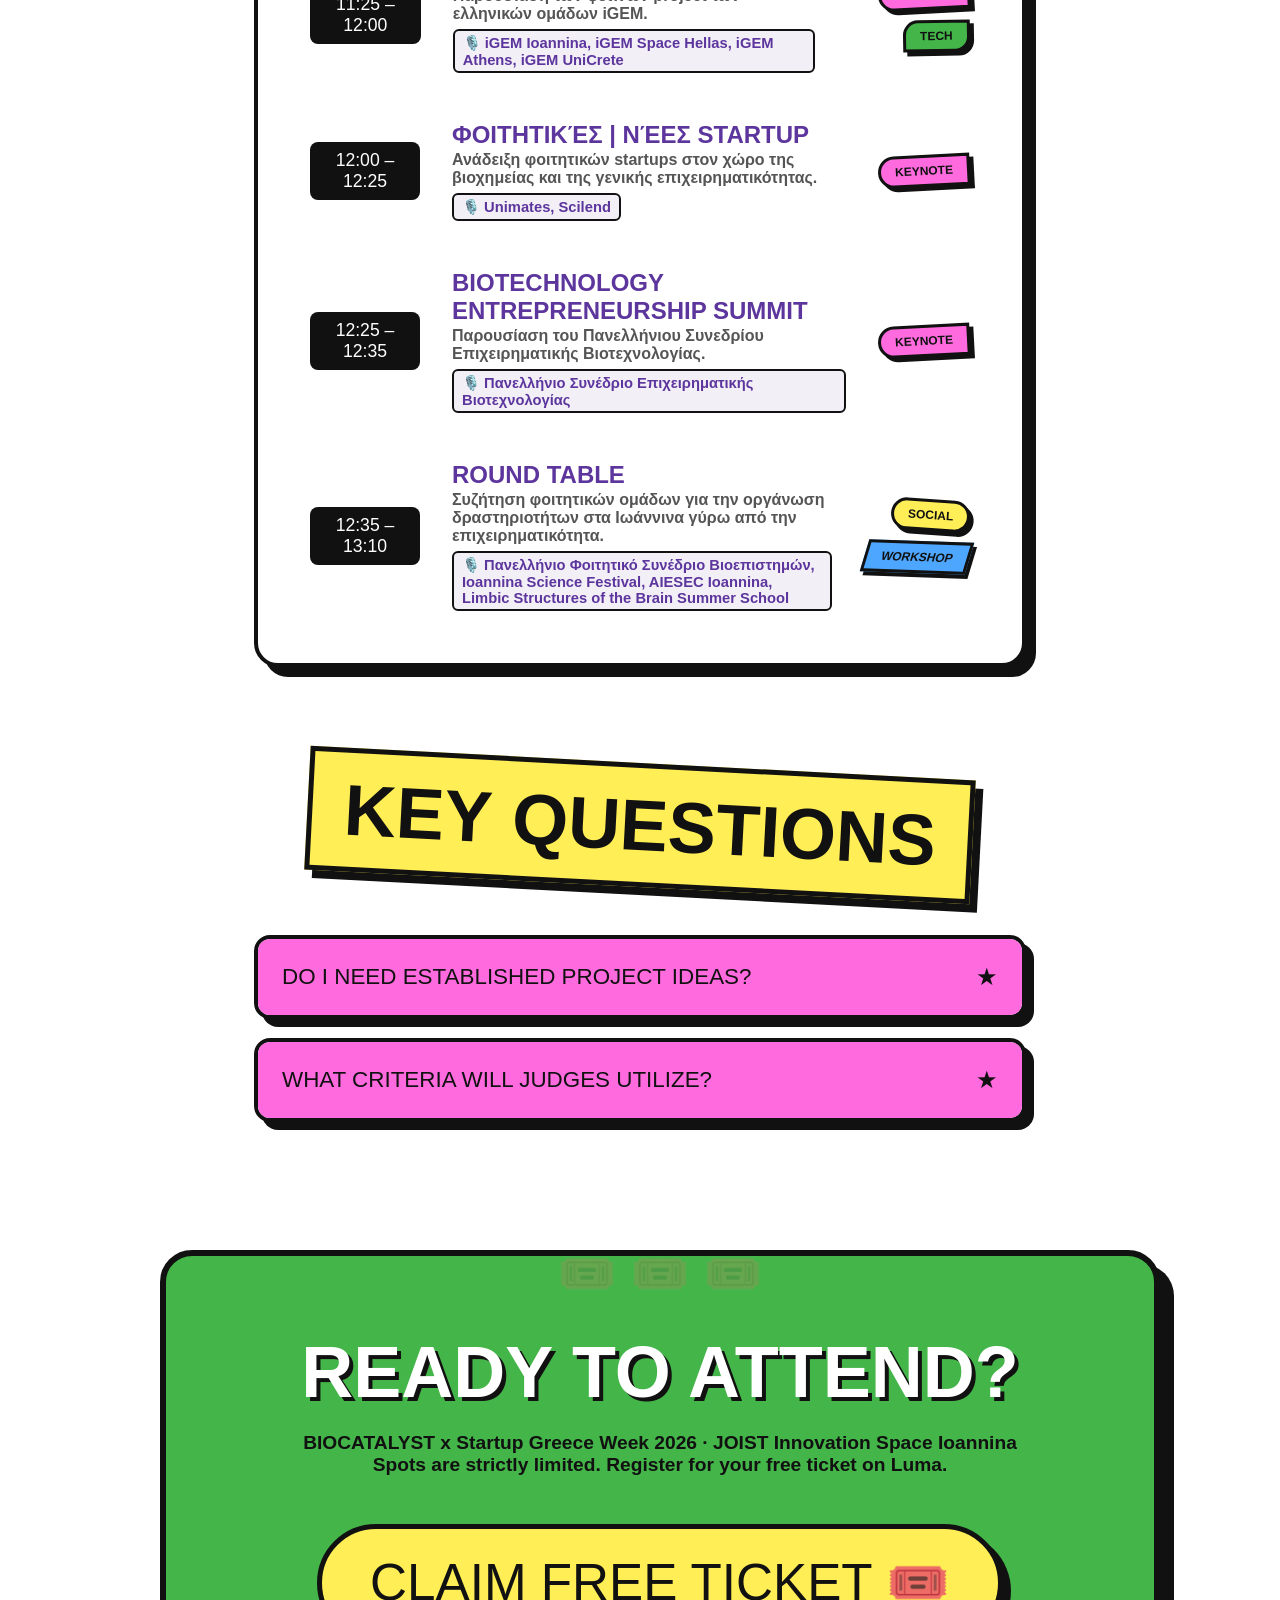
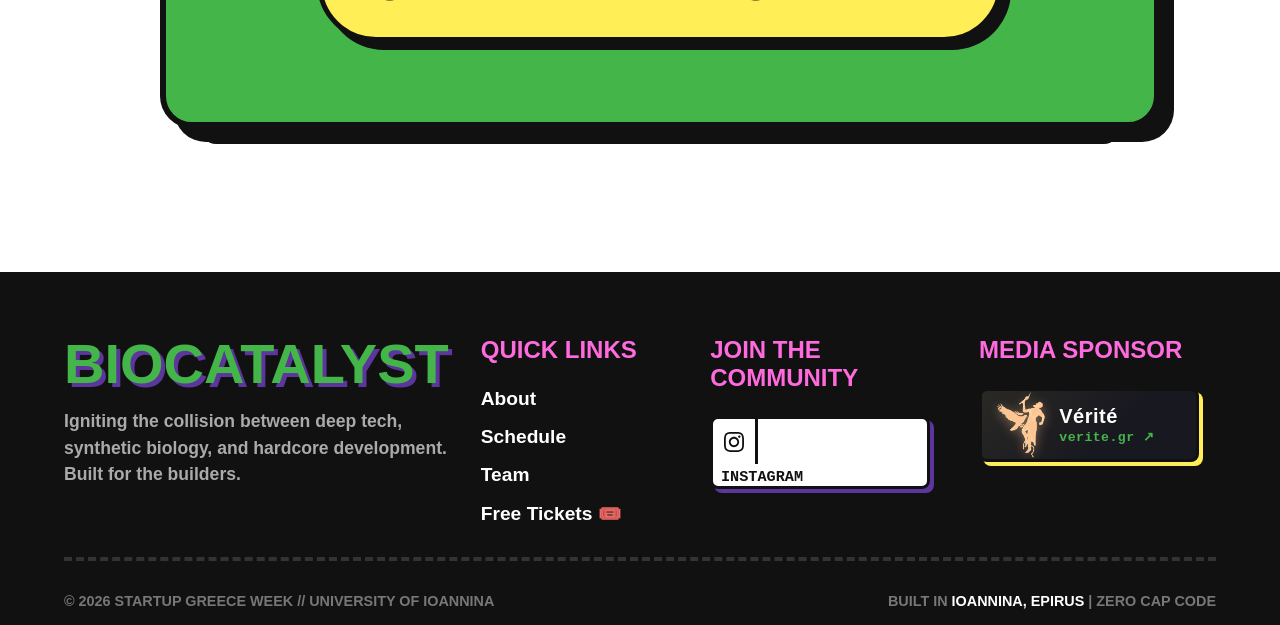
==== commit a6041b52: "verite" ====
--- a/index.html
+++ b/index.html
@@ -212,7 +212,7 @@
     </script>
 
     <script src="https://cdnjs.cloudflare.com/ajax/libs/jspdf/2.5.1/jspdf.umd.min.js" defer></script>
-    <link rel="stylesheet" href="css/style.css">
+    <link rel="stylesheet" href="css/style.css?v=14">
 </head>
 <body>
 
@@ -785,6 +785,21 @@
                 </div>
             </div>
 
+            <div class="footer-links-col">
+                <h4>Media Sponsor</h4>
+                <div class="media-sponsor-box" style="max-width: 220px;">
+                    <a href="https://verite.gr/" target="_blank" rel="noopener noreferrer" class="media-sponsor-card hover-trigger" aria-label="Vérité - Media Sponsor">
+                        <div class="media-sponsor-img-wrap">
+                            <img src="assets/images/promitheuslogo.webp" alt="Vérité" class="media-sponsor-logo" loading="lazy">
+                        </div>
+                        <div class="media-sponsor-details">
+                            <span class="media-sponsor-name">Vérité</span>
+                            <span class="media-sponsor-url">verite.gr ↗</span>
+                        </div>
+                    </a>
+                </div>
+            </div>
+
         </div>
         
         <div class="footer-bottom">
--- a/css/style.css
+++ b/css/style.css
@@ -281,6 +281,18 @@
         body.biohazard .social-icon { 
             background-color: #1e1e1e; 
             color: #e0e0e0; 
+        }
+        body.biohazard .media-sponsor-card {
+            background-color: #121d14;
+            box-shadow: 4px 4px 0px var(--toxic);
+            border-color: #333;
+        }
+        body.biohazard .media-sponsor-card:hover {
+            box-shadow: 6px 6px 0px var(--toxic);
+            border-color: var(--toxic);
+        }
+        body.biohazard .media-sponsor-url {
+            color: var(--toxic);
         }
 
         body.biohazard .timeline-row { border-bottom-color: #333; }
@@ -661,12 +673,18 @@
         .social-icon { transition: none !important; will-change: transform; transform-origin: center; display: flex; align-items: center; }
         .footer-grid {
             display: grid;
-            grid-template-columns: 2fr 1fr 1.5fr;
+            grid-template-columns: 1.8fr 1fr 1.2fr 1.2fr;
             gap: 2rem;
             max-width: 1200px;
             margin: 0 auto;
             border-bottom: 4px dashed #333;
             padding-bottom: 2rem;
+        }
+        @media (max-width: 992px) and (min-width: 769px) {
+            .footer-grid {
+                grid-template-columns: 1fr 1fr;
+                gap: 2rem;
+            }
         }
 
         .footer-brand h2 {
@@ -790,6 +808,101 @@
                 color: #5865F2 !important;
             }
             .discord-btn:hover .icon-wrap { background-color: #5865F2; color: #111; border-color: transparent; }
+        }
+
+        /* --- MEDIA SPONSOR IN FOOTER --- */
+        .media-sponsor-box {
+            display: flex;
+            flex-direction: column;
+            width: 100%;
+        }
+        .footer-links-col .media-sponsor-card,
+        .media-sponsor-card {
+            display: flex !important;
+            align-items: center;
+            width: 100%;
+            height: 74px;
+            background-color: #181820;
+            color: var(--white) !important;
+            border: 3px solid var(--black);
+            border-radius: 8px;
+            box-shadow: 4px 4px 0px var(--yellow);
+            transition: transform 0.2s ease, box-shadow 0.2s ease, border-color 0.2s ease;
+            text-decoration: none !important;
+            overflow: hidden;
+            padding: 0.35rem 0.85rem;
+            gap: 0.85rem;
+            position: relative;
+            box-sizing: border-box;
+        }
+        .media-sponsor-card::before {
+            content: '';
+            position: absolute;
+            inset: 0;
+            background: linear-gradient(135deg, rgba(255, 238, 85, 0.08) 0%, transparent 60%);
+            pointer-events: none;
+        }
+        @media (hover: hover) {
+            .footer-links-col .media-sponsor-card:hover,
+            .media-sponsor-card:hover {
+                transform: translate(-4px, -4px);
+                box-shadow: 6px 6px 0px var(--yellow);
+                border-color: var(--yellow);
+            }
+            .media-sponsor-card:hover .media-sponsor-logo {
+                transform: scale(1.18);
+                filter: drop-shadow(0 0 12px rgba(255, 197, 146, 0.95));
+            }
+            .media-sponsor-card:hover .media-sponsor-url {
+                color: var(--yellow);
+            }
+        }
+        .media-sponsor-img-wrap {
+            width: 50px;
+            height: 60px;
+            display: flex;
+            align-items: center;
+            justify-content: center;
+            flex-shrink: 0;
+            padding: 0;
+        }
+        .media-sponsor-logo {
+            max-width: 100%;
+            max-height: 100%;
+            width: auto;
+            height: 100%;
+            object-fit: contain;
+            filter: drop-shadow(0 2px 5px rgba(255, 197, 146, 0.45));
+            transition: transform 0.2s ease, filter 0.2s ease;
+            display: block;
+            transform: scale(1.08);
+            transform-origin: center;
+        }
+        .media-sponsor-details {
+            display: flex;
+            flex-direction: column;
+            gap: 2px;
+            min-width: 0;
+            text-align: left;
+            flex-grow: 1;
+        }
+        .media-sponsor-name {
+            font-family: 'Space Grotesk', 'Arial', sans-serif;
+            font-weight: 800;
+            font-size: 1.25rem;
+            letter-spacing: 0.5px;
+            color: var(--white);
+            line-height: 1.1;
+            white-space: nowrap;
+        }
+        .media-sponsor-url {
+            font-family: 'Courier New', monospace;
+            font-size: 0.82rem;
+            font-weight: bold;
+            color: var(--green);
+            letter-spacing: 0.5px;
+            transition: color 0.2s ease;
+            white-space: nowrap;
         }
 
         .footer-bottom {
@@ -854,6 +967,7 @@
             .footer-links-col ul { align-items: center; }
             .footer-bottom { flex-direction: column; text-align: center; gap: 1rem; padding-top: 1rem; }
             .social-icons { grid-template-columns: 1fr; max-width: 250px; margin: 0 auto; }
+            .media-sponsor-box { margin: 0 auto; max-width: 250px; }
             
             .tabs { flex-direction: column; align-items: stretch; gap: 0.5rem; }
             .tab-btn { width: 100%; margin: 0; }
@@ -1008,6 +1122,18 @@
         body.cyber-red .footer-links-col a { color: #e0e0e0; }
         body.cyber-red .footer-bottom span { color: #e0e0e0; }
         body.cyber-red .social-icon { background-color: #1e1e1e; color: #e0e0e0; }
+        body.cyber-red .media-sponsor-card {
+            background-color: #1e1214;
+            box-shadow: 4px 4px 0px #ff073a;
+            border-color: #333;
+        }
+        body.cyber-red .media-sponsor-card:hover {
+            box-shadow: 6px 6px 0px #ff073a;
+            border-color: #ff073a;
+        }
+        body.cyber-red .media-sponsor-url {
+            color: #ff073a;
+        }
         body.cyber-red .timeline-row, body.cyber-red .footer-grid { border-bottom-color: #333; }
         body.cyber-red .speaker-img::after { background-image: radial-gradient(#e0e0e0 1px, transparent 1px); }
         body.cyber-red .hero-right { background-image: radial-gradient(#333 3px, transparent 3px); }
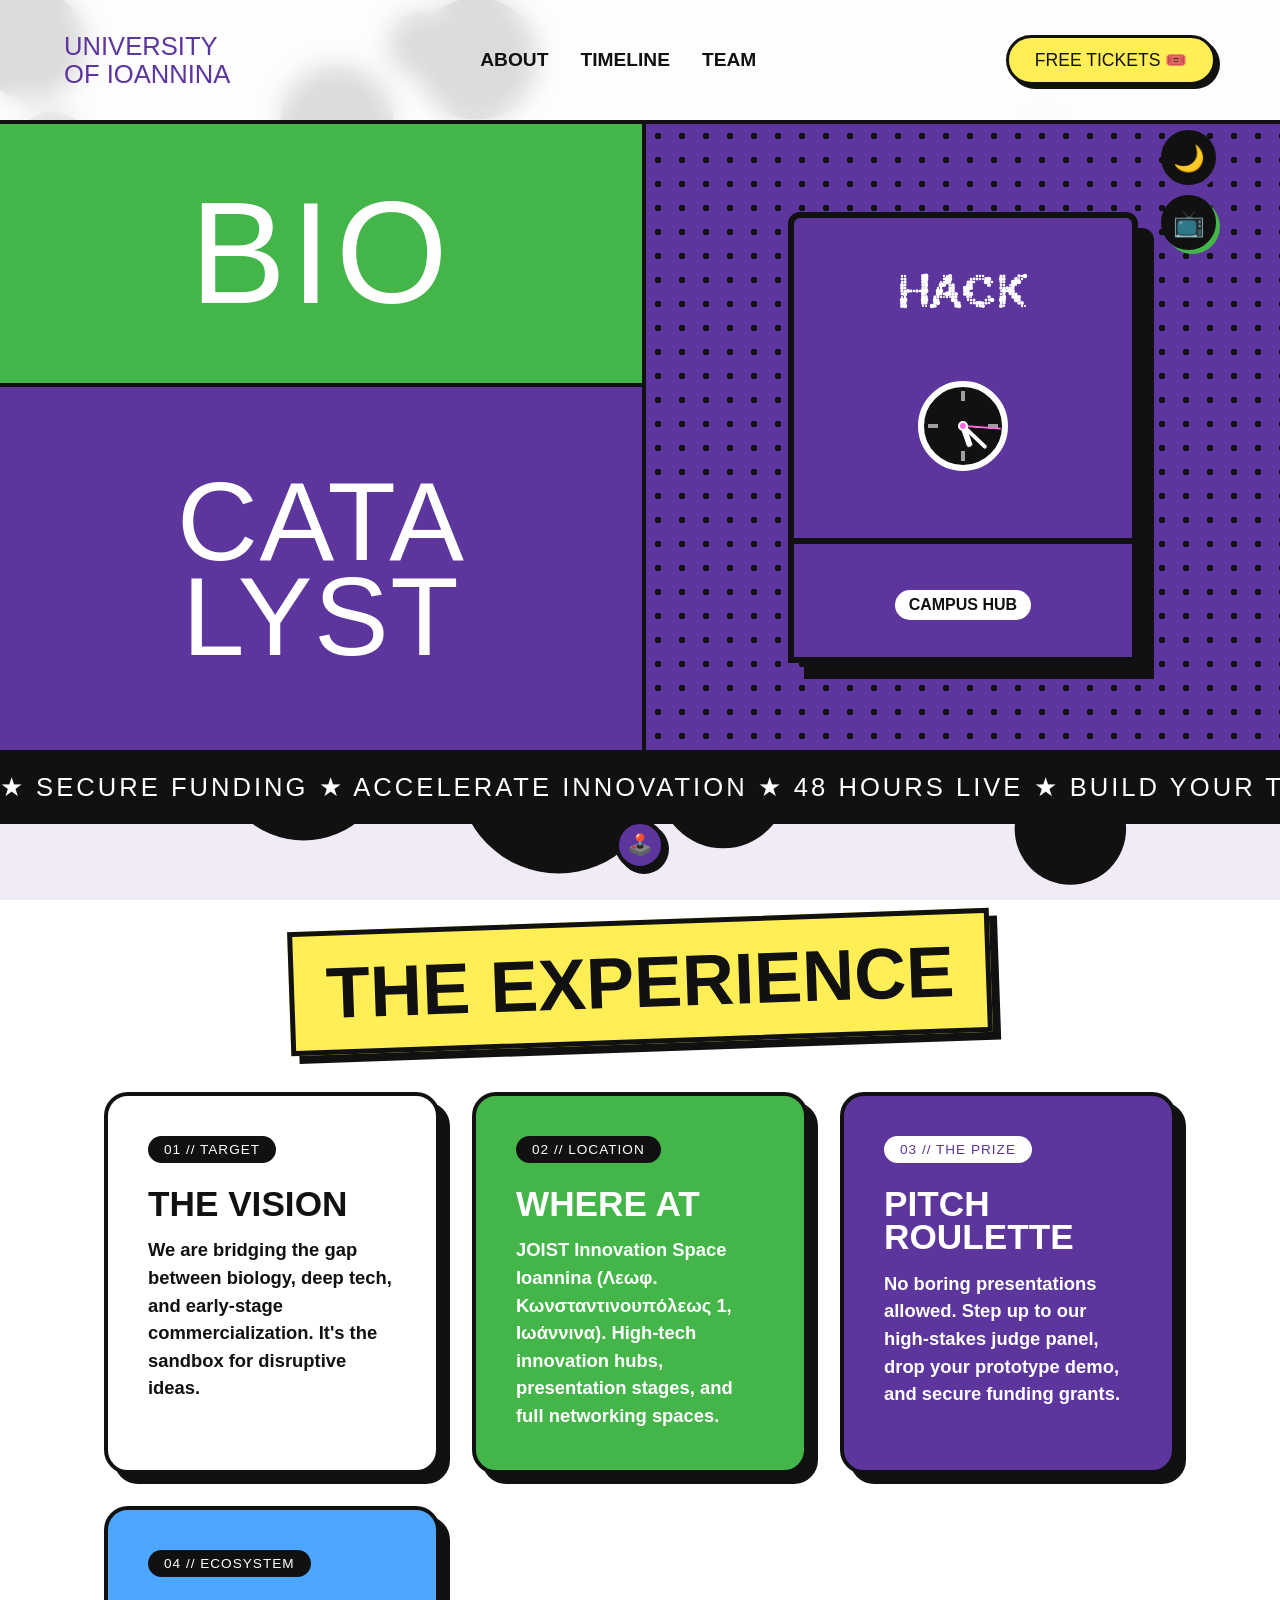
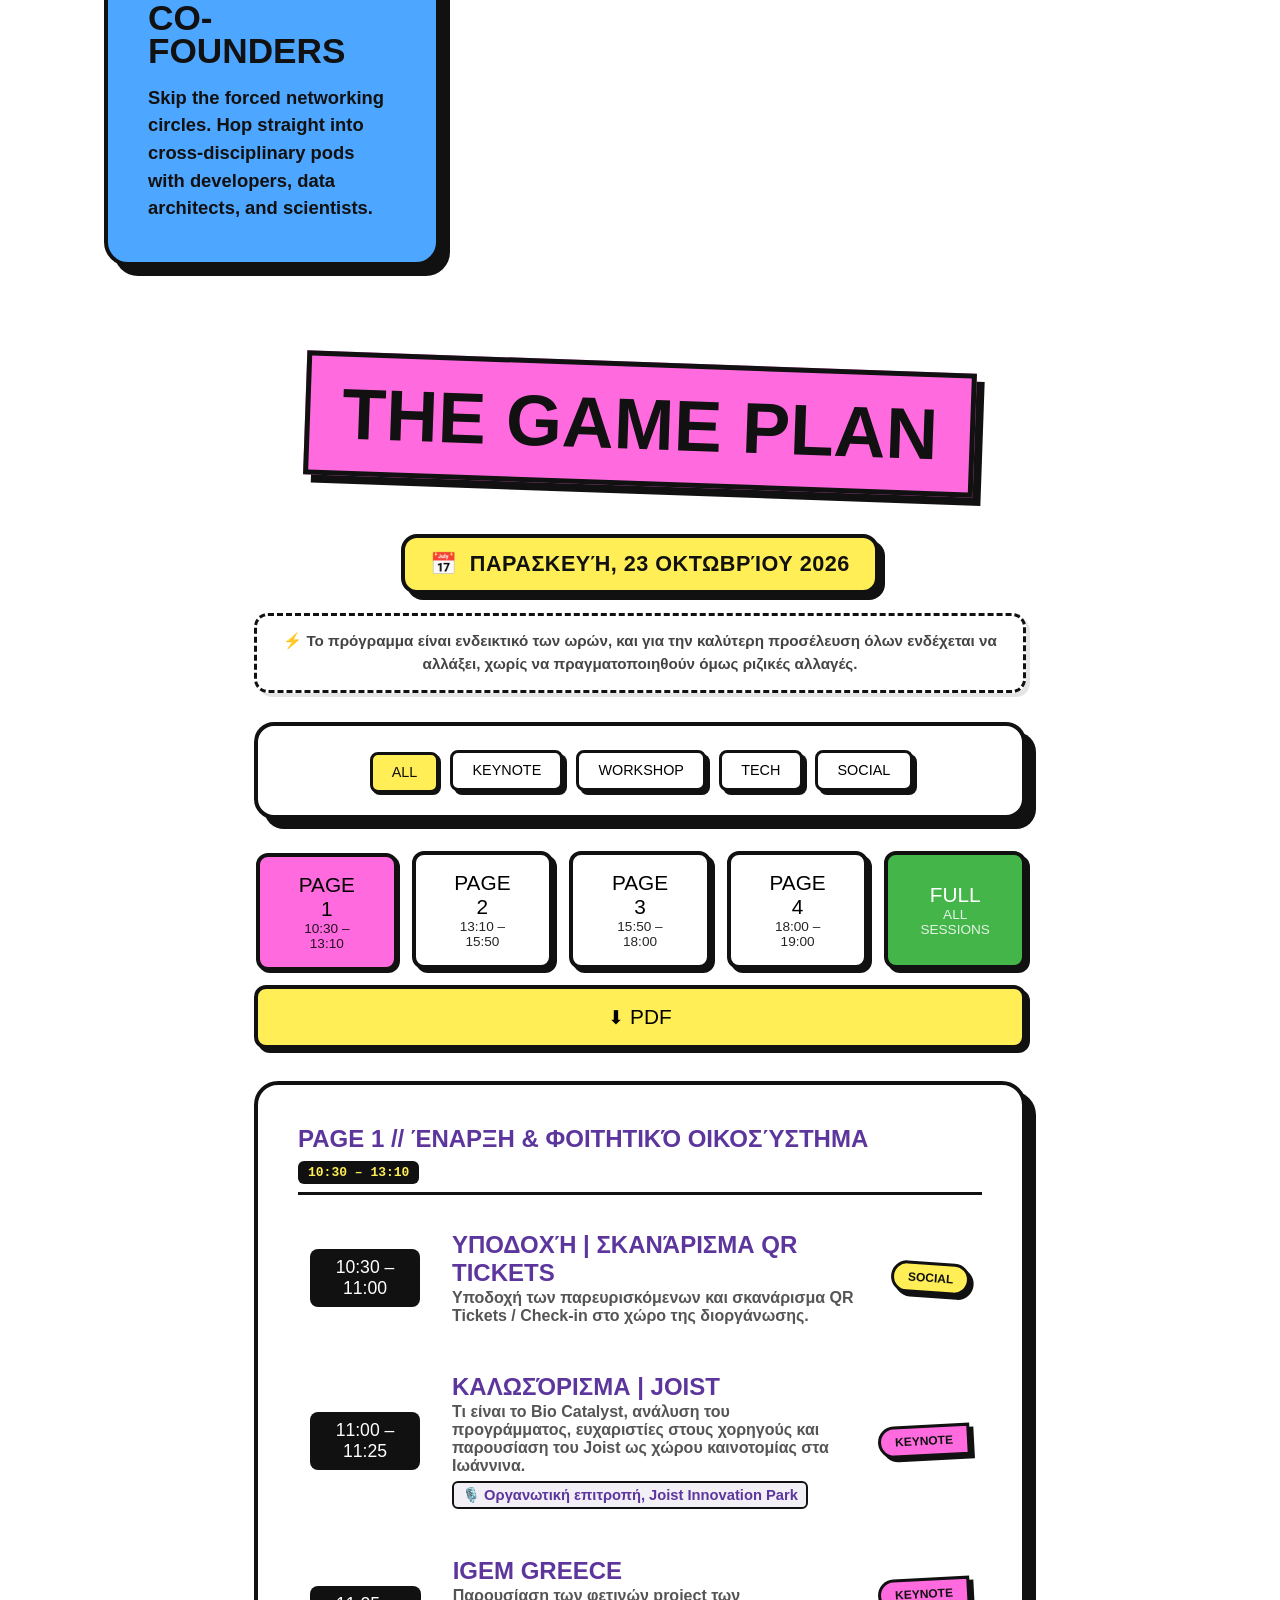
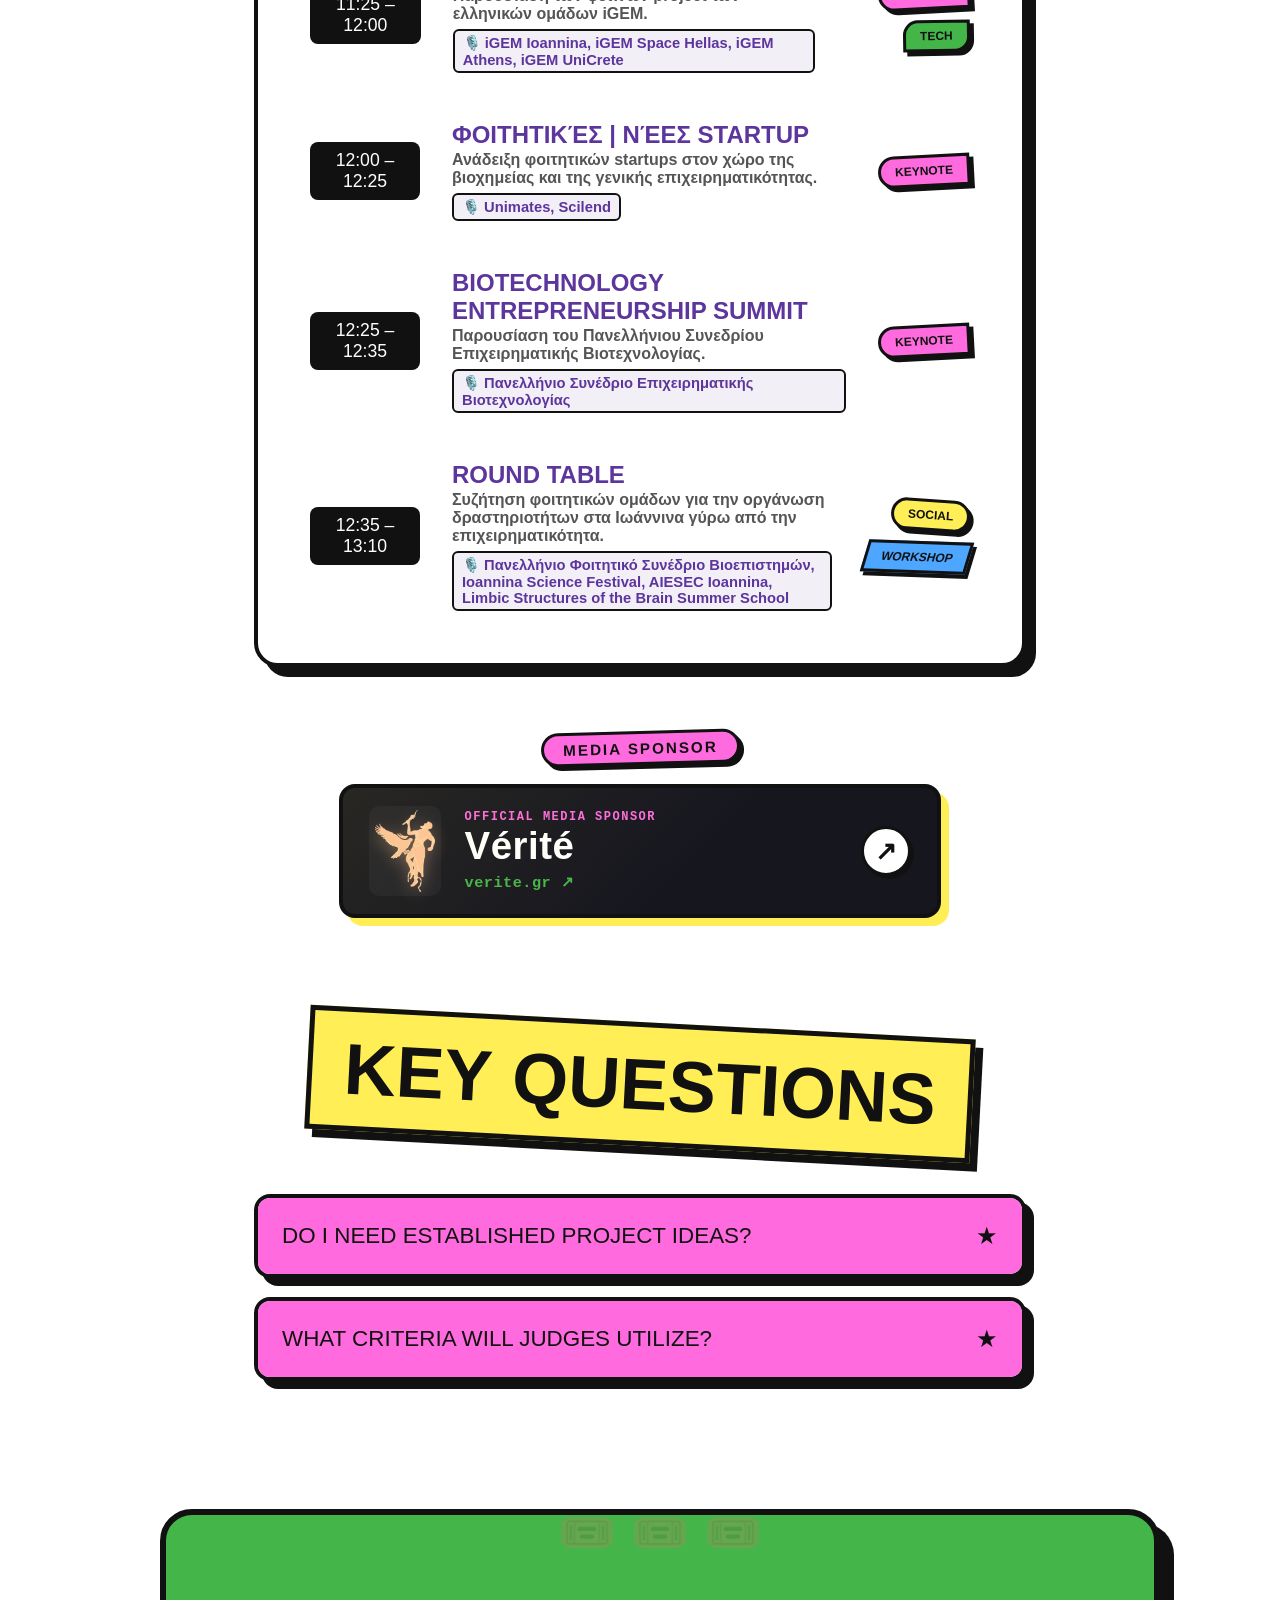
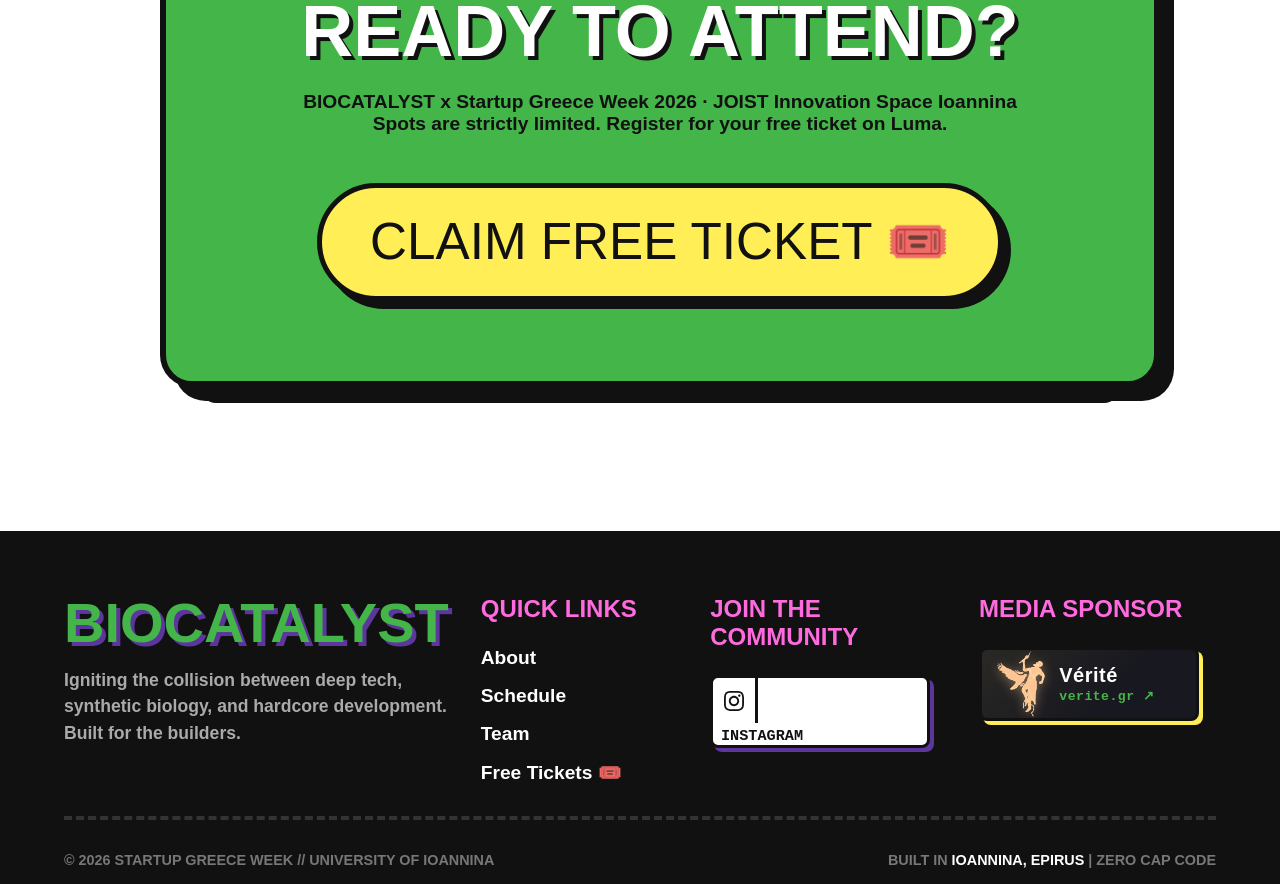
==== commit 695e08a8: "verite" ====
--- a/index.html
+++ b/index.html
@@ -212,7 +212,7 @@
     </script>
 
     <script src="https://cdnjs.cloudflare.com/ajax/libs/jspdf/2.5.1/jspdf.umd.min.js" defer></script>
-    <link rel="stylesheet" href="css/style.css?v=14">
+    <link rel="stylesheet" href="css/style.css?v=15">
 </head>
 <body>
 
@@ -636,7 +636,23 @@
         </div>
     </section>
 
-
+    <!-- MEDIA SPONSOR SHOWCASE (UNDER SCHEDULE) -->
+    <div class="media-sponsor-section">
+        <div class="media-sponsor-badge">MEDIA SPONSOR</div>
+        <a href="https://verite.gr/" target="_blank" rel="noopener noreferrer" class="media-sponsor-banner-btn hover-trigger" aria-label="Vérité - Official Media Sponsor">
+            <div class="media-sponsor-banner-logo-wrap">
+                <img src="assets/images/promitheuslogo.webp" alt="Vérité Prometheus Logo" class="media-sponsor-banner-logo" loading="lazy">
+            </div>
+            <div class="media-sponsor-banner-content">
+                <span class="media-sponsor-banner-label">OFFICIAL MEDIA SPONSOR</span>
+                <span class="media-sponsor-banner-name">Vérité</span>
+                <span class="media-sponsor-banner-url">verite.gr ↗</span>
+            </div>
+            <div class="media-sponsor-banner-arrow" aria-hidden="true">
+                <span>↗</span>
+            </div>
+        </a>
+    </div>
 
     <div class="section-header-wrapper">
         <h2 class="section-header hover-trigger" style="transform: rotate(3deg); background-color: var(--yellow);">Key Questions</h2>
--- a/css/style.css
+++ b/css/style.css
@@ -293,6 +293,29 @@
         }
         body.biohazard .media-sponsor-url {
             color: var(--toxic);
+        }
+        body.biohazard .media-sponsor-badge {
+            background-color: var(--toxic);
+            color: var(--black);
+        }
+        body.biohazard .media-sponsor-banner-btn {
+            background-color: #101a12;
+            box-shadow: 8px 8px 0px var(--toxic);
+            border-color: #333;
+        }
+        body.biohazard .media-sponsor-banner-btn:hover {
+            box-shadow: 12px 12px 0px var(--toxic);
+            border-color: var(--toxic);
+        }
+        body.biohazard .media-sponsor-banner-label {
+            color: var(--toxic);
+        }
+        body.biohazard .media-sponsor-banner-url {
+            color: var(--toxic);
+        }
+        body.biohazard .media-sponsor-banner-arrow {
+            background-color: var(--toxic);
+            color: #000;
         }
 
         body.biohazard .timeline-row { border-bottom-color: #333; }
@@ -903,6 +926,170 @@
             letter-spacing: 0.5px;
             transition: color 0.2s ease;
             white-space: nowrap;
+        }
+
+        /* =========================================
+           MEDIA SPONSOR SHOWCASE BANNER (UNDER SCHEDULE & TEAM)
+           ========================================= */
+        .media-sponsor-section {
+            display: flex;
+            flex-direction: column;
+            align-items: center;
+            justify-content: center;
+            padding: 2rem 1.5rem 0.5rem 1.5rem;
+            margin: 2rem auto 3.5rem auto;
+            max-width: 650px;
+            text-align: center;
+            position: relative;
+            z-index: 5;
+        }
+        .media-sponsor-badge {
+            display: inline-block;
+            font-family: 'Arial', sans-serif;
+            font-weight: 900;
+            font-size: 0.95rem;
+            letter-spacing: 2px;
+            text-transform: uppercase;
+            background-color: var(--pink);
+            color: var(--black);
+            padding: 0.35rem 1.2rem;
+            border: 3px solid var(--black);
+            border-radius: 50px;
+            box-shadow: 4px 4px 0px var(--black);
+            margin-bottom: 1.2rem;
+            transform: rotate(-1.5deg);
+        }
+        .media-sponsor-banner-btn {
+            display: flex;
+            align-items: center;
+            width: 100%;
+            background-color: #16161f;
+            border: 4px solid var(--black);
+            border-radius: 16px;
+            box-shadow: 8px 8px 0px var(--yellow);
+            padding: 1.1rem 1.6rem;
+            gap: 1.5rem;
+            text-decoration: none !important;
+            color: var(--white) !important;
+            transition: transform 0.2s ease, box-shadow 0.2s ease, border-color 0.2s ease;
+            position: relative;
+            overflow: hidden;
+            box-sizing: border-box;
+        }
+        .media-sponsor-banner-btn::before {
+            content: '';
+            position: absolute;
+            inset: 0;
+            background: linear-gradient(135deg, rgba(255, 238, 85, 0.08) 0%, transparent 60%);
+            pointer-events: none;
+        }
+        @media (hover: hover) {
+            .media-sponsor-banner-btn:hover {
+                transform: translate(-4px, -4px) rotate(0.5deg);
+                box-shadow: 12px 12px 0px var(--yellow);
+                border-color: var(--yellow);
+            }
+            .media-sponsor-banner-btn:hover .media-sponsor-banner-logo {
+                transform: scale(1.15);
+                filter: drop-shadow(0 0 16px rgba(255, 197, 146, 0.95));
+            }
+            .media-sponsor-banner-btn:hover .media-sponsor-banner-arrow {
+                background-color: var(--yellow);
+                color: var(--black);
+                transform: rotate(45deg);
+            }
+            .media-sponsor-banner-btn:hover .media-sponsor-banner-url {
+                color: var(--yellow);
+            }
+        }
+        .media-sponsor-banner-logo-wrap {
+            width: 72px;
+            height: 90px;
+            display: flex;
+            align-items: center;
+            justify-content: center;
+            flex-shrink: 0;
+            background: rgba(255, 255, 255, 0.04);
+            border-radius: 10px;
+            padding: 4px;
+        }
+        .media-sponsor-banner-logo {
+            max-width: 100%;
+            max-height: 100%;
+            width: auto;
+            height: 100%;
+            object-fit: contain;
+            filter: drop-shadow(0 4px 8px rgba(255, 197, 146, 0.4));
+            transition: transform 0.2s ease, filter 0.2s ease;
+            display: block;
+        }
+        .media-sponsor-banner-content {
+            display: flex;
+            flex-direction: column;
+            align-items: flex-start;
+            text-align: left;
+            flex-grow: 1;
+            gap: 3px;
+            min-width: 0;
+        }
+        .media-sponsor-banner-label {
+            font-family: 'Courier New', monospace;
+            font-size: 0.75rem;
+            font-weight: 900;
+            letter-spacing: 1.5px;
+            color: var(--pink);
+            text-transform: uppercase;
+        }
+        .media-sponsor-banner-name {
+            font-family: 'Space Grotesk', 'Arial', sans-serif;
+            font-weight: 900;
+            font-size: clamp(1.8rem, 4vw, 2.4rem);
+            color: var(--white);
+            line-height: 1;
+            letter-spacing: 0.5px;
+        }
+        .media-sponsor-banner-url {
+            font-family: 'Courier New', monospace;
+            font-size: 0.95rem;
+            font-weight: bold;
+            color: var(--green);
+            letter-spacing: 0.5px;
+            transition: color 0.2s ease;
+            margin-top: 4px;
+        }
+        .media-sponsor-banner-arrow {
+            width: 50px;
+            height: 50px;
+            border-radius: 50%;
+            border: 3px solid var(--black);
+            background-color: var(--white);
+            color: var(--black);
+            display: flex;
+            align-items: center;
+            justify-content: center;
+            font-size: 1.6rem;
+            font-weight: 900;
+            flex-shrink: 0;
+            box-shadow: 3px 3px 0px var(--black);
+            transition: transform 0.2s ease, background-color 0.2s ease, color 0.2s ease;
+        }
+        @media (max-width: 560px) {
+            .media-sponsor-banner-btn {
+                padding: 1rem;
+                gap: 1rem;
+            }
+            .media-sponsor-banner-logo-wrap {
+                width: 56px;
+                height: 72px;
+            }
+            .media-sponsor-banner-name {
+                font-size: 1.6rem;
+            }
+            .media-sponsor-banner-arrow {
+                width: 40px;
+                height: 40px;
+                font-size: 1.2rem;
+            }
         }
 
         .footer-bottom {
@@ -1134,6 +1321,29 @@
         body.cyber-red .media-sponsor-url {
             color: #ff073a;
         }
+        body.cyber-red .media-sponsor-badge {
+            background-color: #ff073a;
+            color: #000;
+        }
+        body.cyber-red .media-sponsor-banner-btn {
+            background-color: #1a0e10;
+            box-shadow: 8px 8px 0px #ff073a;
+            border-color: #333;
+        }
+        body.cyber-red .media-sponsor-banner-btn:hover {
+            box-shadow: 12px 12px 0px #ff073a;
+            border-color: #ff073a;
+        }
+        body.cyber-red .media-sponsor-banner-label {
+            color: #ff073a;
+        }
+        body.cyber-red .media-sponsor-banner-url {
+            color: #ff073a;
+        }
+        body.cyber-red .media-sponsor-banner-arrow {
+            background-color: #ff073a;
+            color: #000;
+        }
         body.cyber-red .timeline-row, body.cyber-red .footer-grid { border-bottom-color: #333; }
         body.cyber-red .speaker-img::after { background-image: radial-gradient(#e0e0e0 1px, transparent 1px); }
         body.cyber-red .hero-right { background-image: radial-gradient(#333 3px, transparent 3px); }
